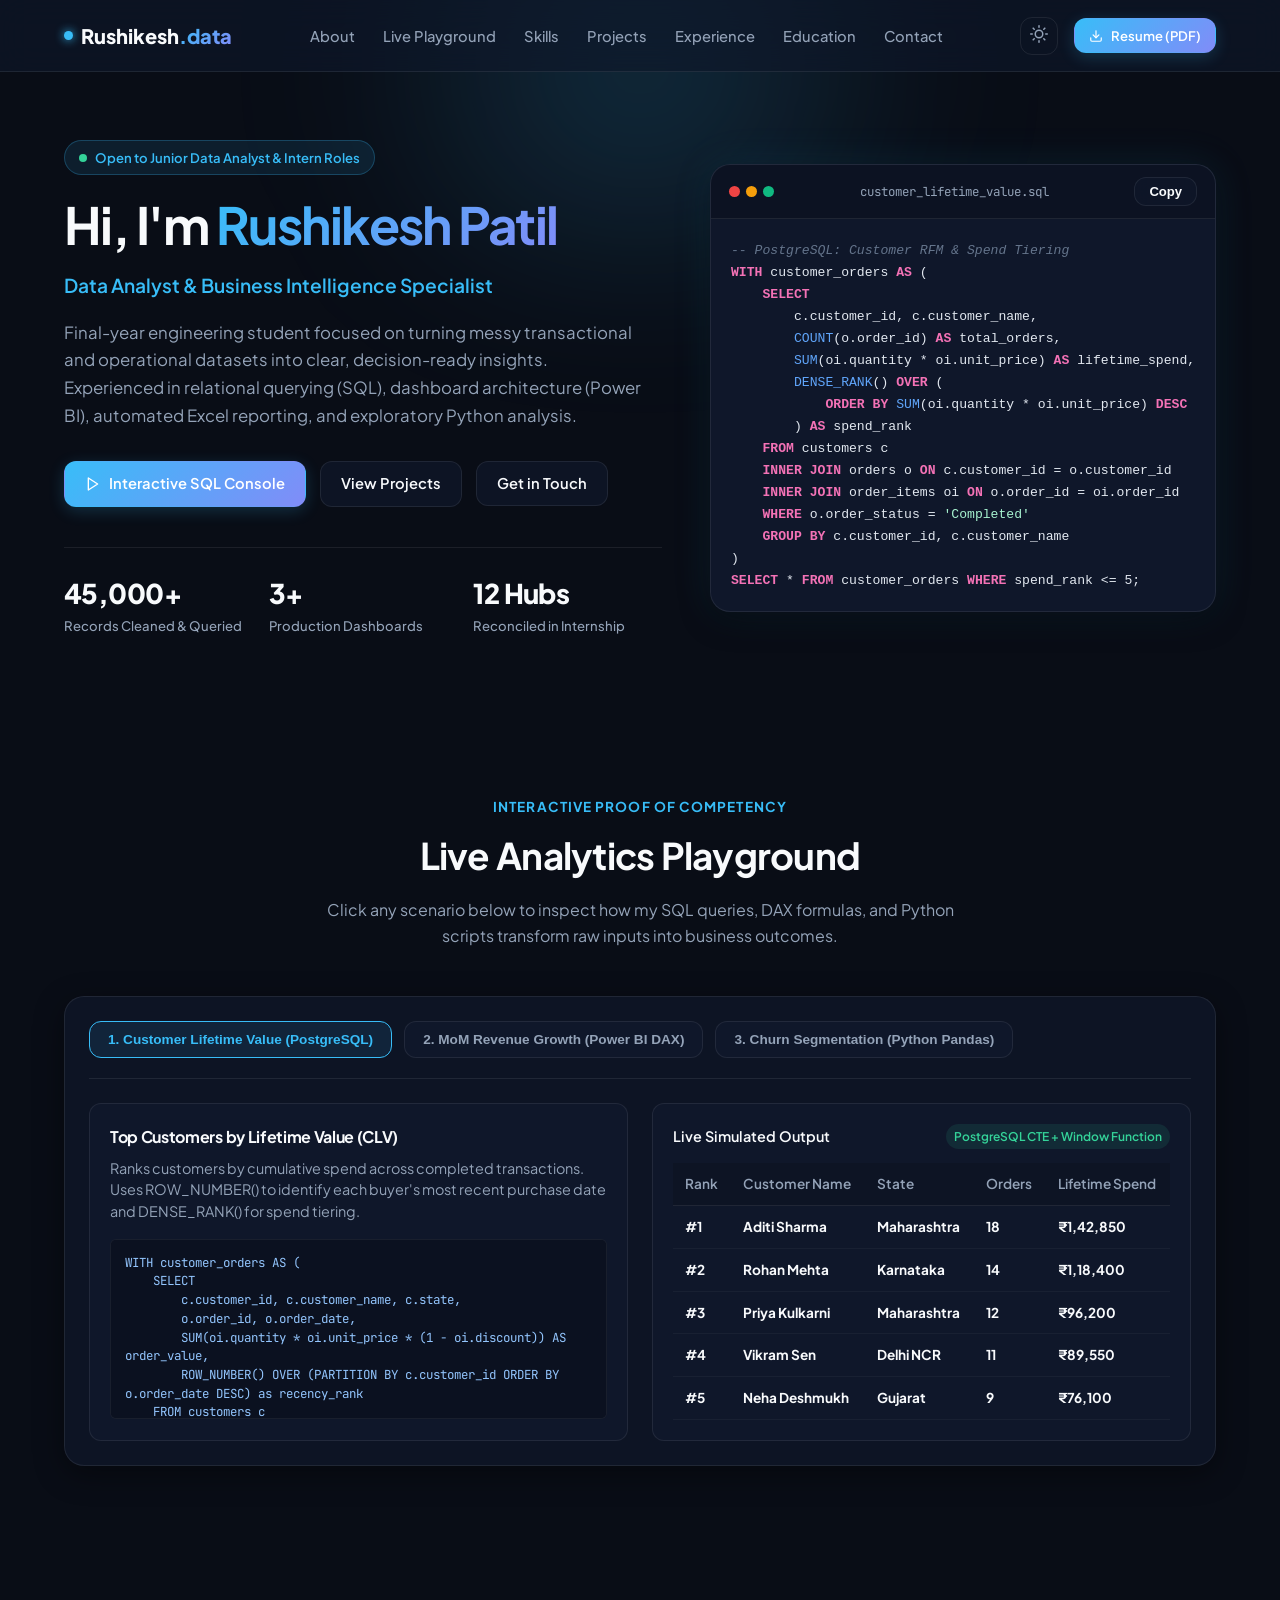
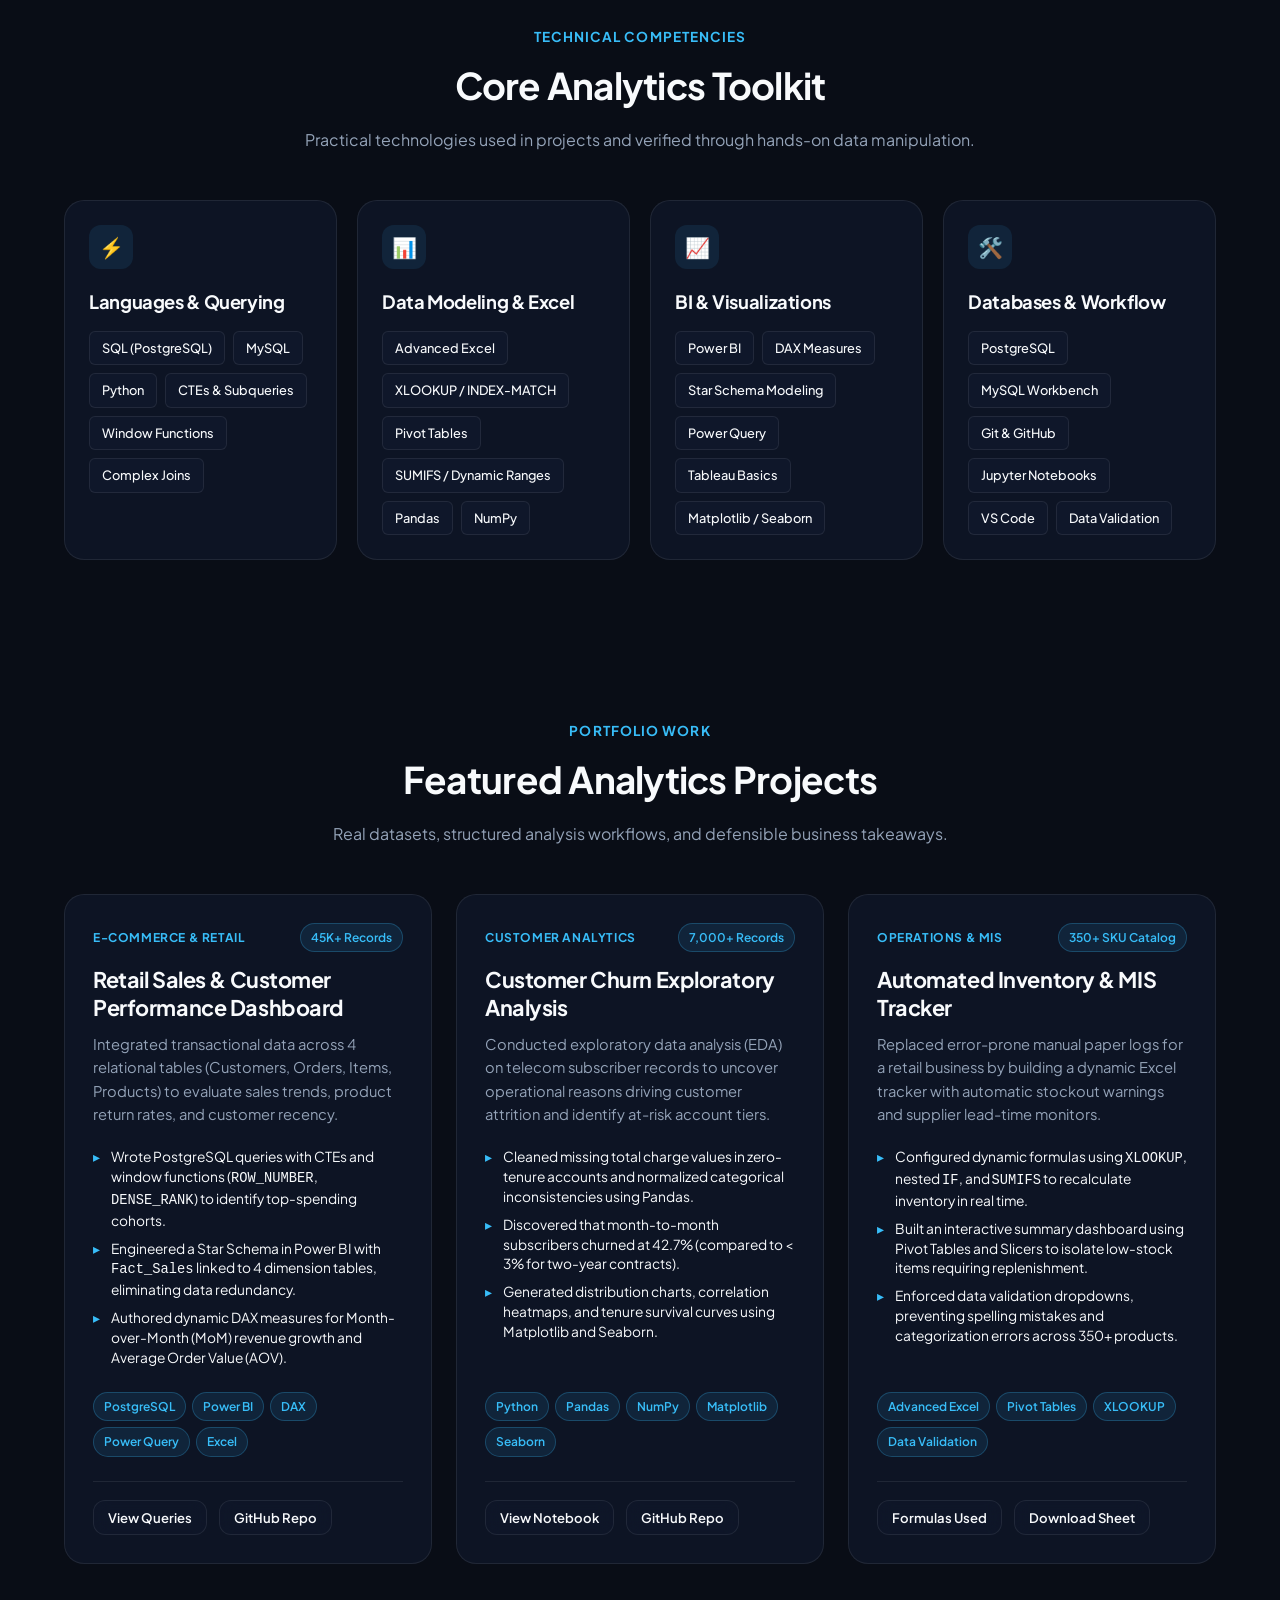
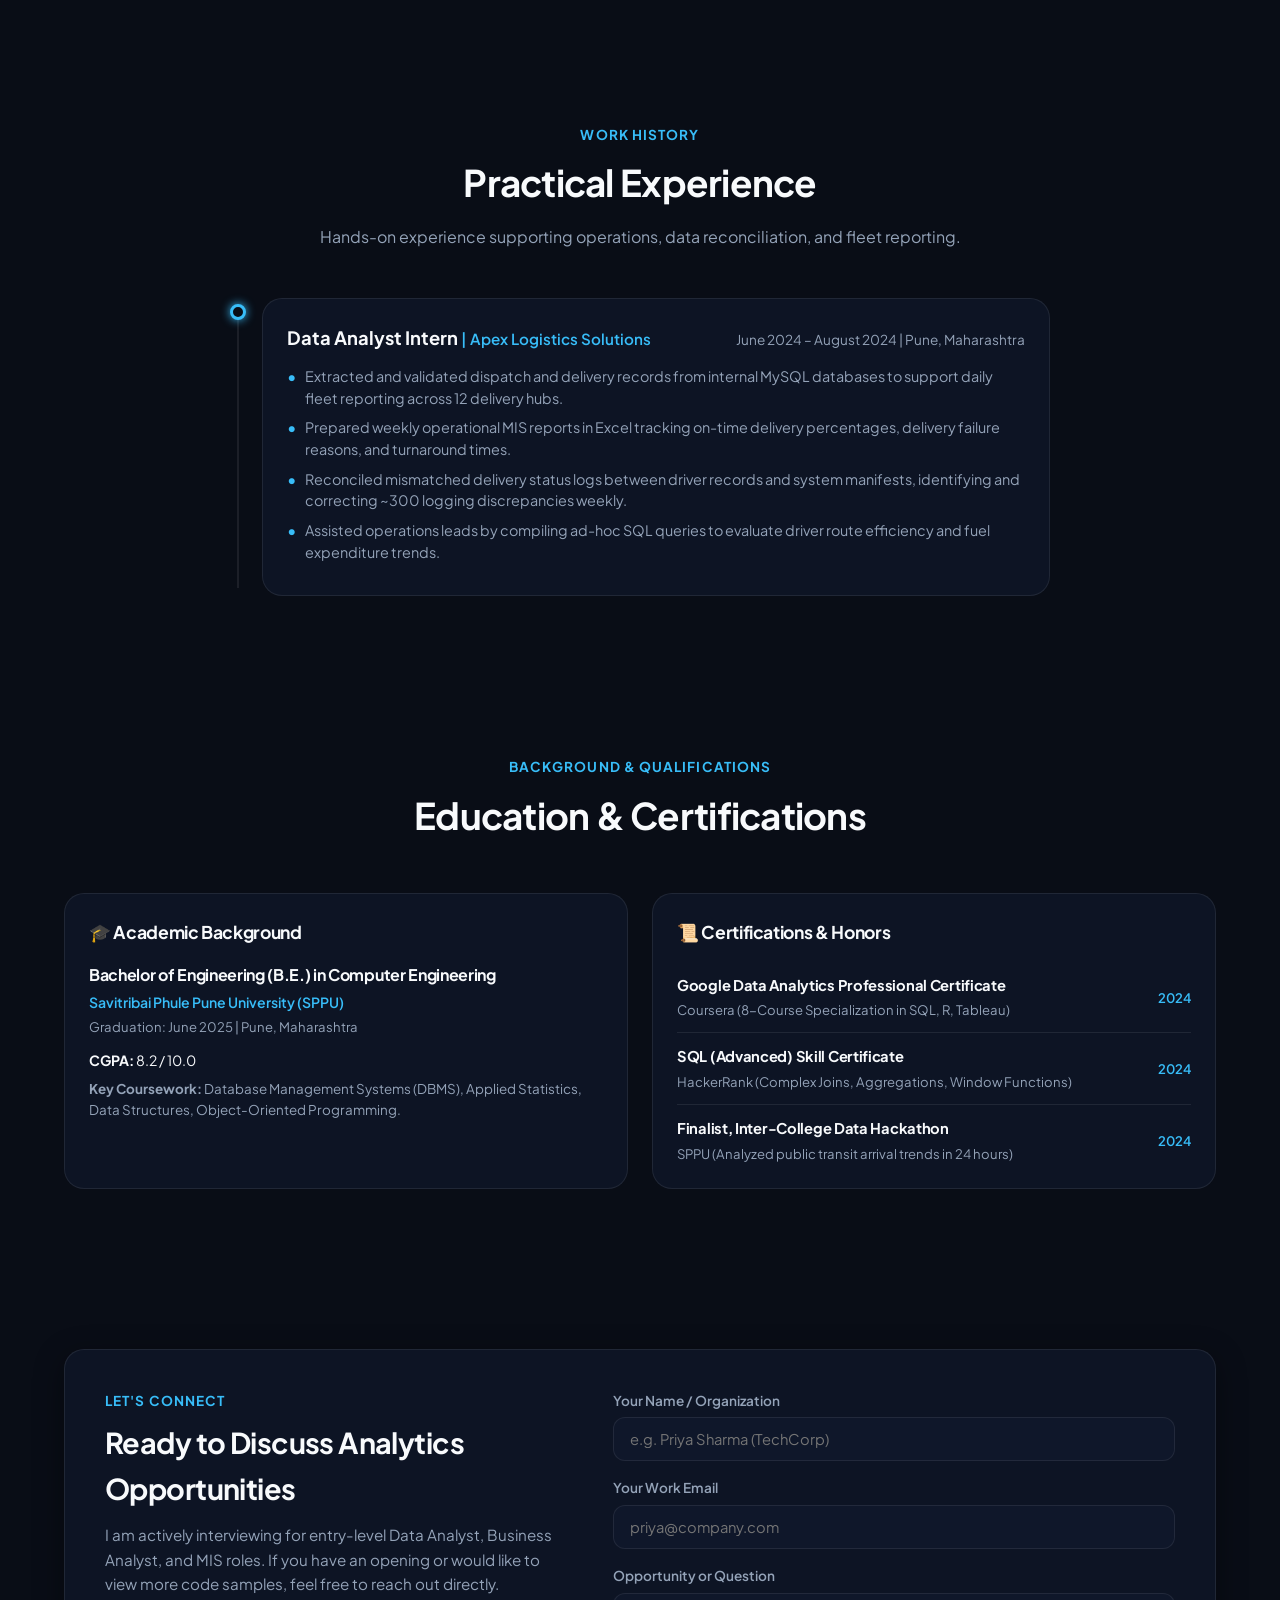
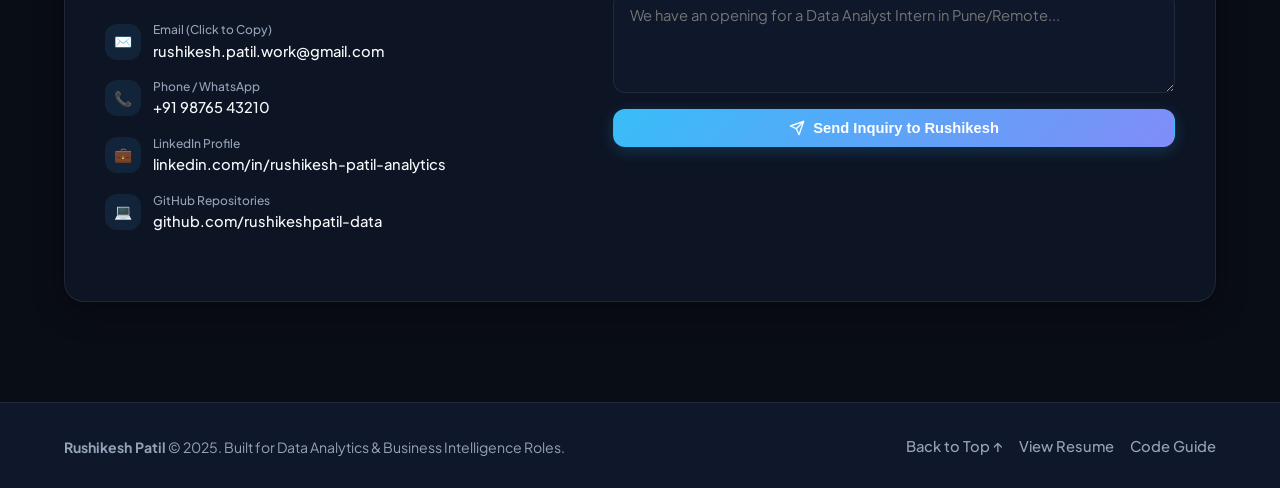
==== index.html @ 5e394f23 "Initial commit: Rushikesh Patil Data Analytics Portfolio & Resume Kit" ====
<!DOCTYPE html>
<html lang="en" data-theme="dark">
<head>
  <meta charset="UTF-8">
  <meta name="viewport" content="width=device-width, initial-scale=1.0">
  
  <!-- Primary SEO Meta Tags -->
  <title>Rushikesh Patil | Data Analyst & BI Specialist</title>
  <meta name="title" content="Rushikesh Patil | Data Analyst & BI Specialist">
  <meta name="description" content="Portfolio of Rushikesh Patil - Junior Data Analyst specializing in SQL (PostgreSQL, MySQL), Power BI, Advanced Excel (MIS reporting), and Python (Pandas).">
  <meta name="keywords" content="Data Analyst, Business Analyst, Power BI, SQL, Python, Excel MIS, Pune, India, Entry-Level Analyst">
  <meta name="author" content="Rushikesh Patil">

  <!-- Fonts -->
  <link rel="preconnect" href="https://fonts.googleapis.com">
  <link rel="preconnect" href="https://fonts.gstatic.com" crossorigin>
  <link href="https://fonts.googleapis.com/css2?family=JetBrains+Mono:wght@400;500;600&family=Plus+Jakarta+Sans:wght@400;500;600;700;800&display=swap" rel="stylesheet">

  <!-- Stylesheet -->
  <link rel="stylesheet" href="styles.css">
</head>
<body>

  <!-- ========================================================================
       NAVIGATION BAR
       ======================================================================== -->
  <nav class="navbar">
    <div class="container nav-container">
      <a href="#hero" class="nav-logo">
        <span class="logo-dot"></span>
        <span>Rushikesh<span class="gradient-text">.data</span></span>
      </a>

      <ul class="nav-links">
        <li><a href="#about" class="nav-link">About</a></li>
        <li><a href="#playground" class="nav-link">Live Playground</a></li>
        <li><a href="#skills" class="nav-link">Skills</a></li>
        <li><a href="#projects" class="nav-link">Projects</a></li>
        <li><a href="#experience" class="nav-link">Experience</a></li>
        <li><a href="#education" class="nav-link">Education</a></li>
        <li><a href="#contact" class="nav-link">Contact</a></li>
      </ul>

      <div class="nav-actions">
        <button id="theme-toggle" class="theme-toggle-btn" aria-label="Toggle Theme">
          <span id="theme-icon">
            <svg width="18" height="18" viewBox="0 0 24 24" fill="none" stroke="currentColor" stroke-width="2" stroke-linecap="round" stroke-linejoin="round">
              <circle cx="12" cy="12" r="5"></circle>
              <line x1="12" y1="1" x2="12" y2="3"></line>
              <line x1="12" y1="21" x2="12" y2="23"></line>
              <line x1="4.22" y1="4.22" x2="5.64" y2="5.64"></line>
              <line x1="18.36" y1="18.36" x2="19.78" y2="19.78"></line>
              <line x1="1" y1="12" x2="3" y2="12"></line>
              <line x1="21" y1="12" x2="23" y2="12"></line>
              <line x1="4.22" y1="19.78" x2="5.64" y2="18.36"></line>
              <line x1="18.36" y1="5.64" x2="19.78" y2="4.22"></line>
            </svg>
          </span>
        </button>

        <a href="Rushikesh_Patil_Resume.html" class="btn btn-primary btn-sm" target="_blank">
          <svg width="14" height="14" viewBox="0 0 24 24" fill="none" stroke="currentColor" stroke-width="2" stroke-linecap="round" stroke-linejoin="round"><path d="M21 15v4a2 2 0 0 1-2 2H5a2 2 0 0 1-2-2v-4"></path><polyline points="7 10 12 15 17 10"></polyline><line x1="12" y1="15" x2="12" y2="3"></line></svg>
          Resume (PDF)
        </a>

        <button id="mobile-menu-btn" class="mobile-menu-btn" aria-label="Open Menu">☰</button>
      </div>
    </div>
  </nav>

  <!-- ========================================================================
       HERO SECTION
       ======================================================================== -->
  <section id="hero" class="hero-section">
    <div class="container hero-grid">
      <div class="hero-content">
        <div class="status-pill">
          <span class="status-indicator"></span>
          <span>Open to Junior Data Analyst & Intern Roles</span>
        </div>

        <h1 class="hero-title">
          Hi, I'm <span class="gradient-text">Rushikesh Patil</span>
        </h1>
        <p class="hero-subtitle">Data Analyst & Business Intelligence Specialist</p>
        
        <p class="hero-desc" id="about">
          Final-year engineering student focused on turning messy transactional and operational datasets into clear, decision-ready insights. Experienced in relational querying (SQL), dashboard architecture (Power BI), automated Excel reporting, and exploratory Python analysis.
        </p>

        <div class="hero-cta-group">
          <a href="#playground" class="btn btn-primary">
            <svg width="16" height="16" viewBox="0 0 24 24" fill="none" stroke="currentColor" stroke-width="2" stroke-linecap="round" stroke-linejoin="round"><polygon points="5 3 19 12 5 21 5 3"></polygon></svg>
            Interactive SQL Console
          </a>
          <a href="#projects" class="btn btn-secondary">
            View Projects
          </a>
          <a href="#contact" class="btn btn-secondary">
            Get in Touch
          </a>
        </div>

        <div class="hero-stats-row">
          <div class="stat-item">
            <h3>45,000+</h3>
            <p>Records Cleaned & Queried</p>
          </div>
          <div class="stat-item">
            <h3>3+</h3>
            <p>Production Dashboards</p>
          </div>
          <div class="stat-item">
            <h3>12 Hubs</h3>
            <p>Reconciled in Internship</p>
          </div>
        </div>
      </div>

      <!-- Hero Visual: Clean SQL Snippet -->
      <div class="hero-visual">
        <div class="code-window">
          <div class="code-header">
            <div class="window-dots">
              <span class="dot dot-red"></span>
              <span class="dot dot-yellow"></span>
              <span class="dot dot-green"></span>
            </div>
            <span class="window-title">customer_lifetime_value.sql</span>
            <button class="btn btn-sm btn-secondary" data-copy="WITH ranked_orders AS (SELECT customer_id, SUM(order_value) as clv FROM orders GROUP BY customer_id) SELECT * FROM ranked_orders;">Copy</button>
          </div>
          <pre class="code-body"><code><span class="code-comment">-- PostgreSQL: Customer RFM & Spend Tiering</span>
<span class="code-keyword">WITH</span> customer_orders <span class="code-keyword">AS</span> (
    <span class="code-keyword">SELECT</span> 
        c.customer_id, c.customer_name,
        <span class="code-func">COUNT</span>(o.order_id) <span class="code-keyword">AS</span> total_orders,
        <span class="code-func">SUM</span>(oi.quantity * oi.unit_price) <span class="code-keyword">AS</span> lifetime_spend,
        <span class="code-func">DENSE_RANK</span>() <span class="code-keyword">OVER</span> (
            <span class="code-keyword">ORDER BY</span> <span class="code-func">SUM</span>(oi.quantity * oi.unit_price) <span class="code-keyword">DESC</span>
        ) <span class="code-keyword">AS</span> spend_rank
    <span class="code-keyword">FROM</span> customers c
    <span class="code-keyword">INNER JOIN</span> orders o <span class="code-keyword">ON</span> c.customer_id = o.customer_id
    <span class="code-keyword">INNER JOIN</span> order_items oi <span class="code-keyword">ON</span> o.order_id = oi.order_id
    <span class="code-keyword">WHERE</span> o.order_status = <span class="code-str">'Completed'</span>
    <span class="code-keyword">GROUP BY</span> c.customer_id, c.customer_name
)
<span class="code-keyword">SELECT</span> * <span class="code-keyword">FROM</span> customer_orders <span class="code-keyword">WHERE</span> spend_rank &lt;= 5;</code></pre>
        </div>
      </div>
    </div>
  </section>

  <!-- ========================================================================
       LIVE ANALYTICS PLAYGROUND (INTERACTIVE DEMO)
       ======================================================================== -->
  <section id="playground" class="playground-section">
    <div class="container">
      <div class="section-header">
        <div class="section-tag">Interactive Proof of Competency</div>
        <h2 class="section-title">Live Analytics Playground</h2>
        <p class="section-desc">
          Click any scenario below to inspect how my SQL queries, DAX formulas, and Python scripts transform raw inputs into business outcomes.
        </p>
      </div>

      <div class="playground-card">
        <!-- Control Tabs -->
        <div class="playground-controls">
          <button class="query-btn active" data-scenario="clv">
            1. Customer Lifetime Value (PostgreSQL)
          </button>
          <button class="query-btn" data-scenario="mom">
            2. MoM Revenue Growth (Power BI DAX)
          </button>
          <button class="query-btn" data-scenario="churn">
            3. Churn Segmentation (Python Pandas)
          </button>
        </div>

        <!-- Playground Output Grid -->
        <div class="playground-display">
          <!-- Left: Code & Logic Explanation -->
          <div class="query-explanation">
            <h4 id="playground-title">Top Customers by Lifetime Value (CLV)</h4>
            <div id="playground-desc" class="explanation-text">
              Ranks customers by cumulative spend across completed transactions. Uses ROW_NUMBER() to identify each buyer's most recent purchase date.
            </div>
            <pre class="sql-preview-box" id="playground-code"></pre>
          </div>

          <!-- Right: Interactive Result Preview -->
          <div class="result-table-box">
            <div class="result-table-header">
              <span style="font-weight:600; font-size: 0.9rem;">Live Simulated Output</span>
              <span class="result-badge" id="playground-badge">PostgreSQL CTE</span>
            </div>
            <table class="data-table">
              <thead id="playground-thead"></thead>
              <tbody id="playground-tbody"></tbody>
            </table>
          </div>
        </div>
      </div>
    </div>
  </section>

  <!-- ========================================================================
       TECHNICAL SKILLS SECTION
       ======================================================================== -->
  <section id="skills" class="skills-section">
    <div class="container">
      <div class="section-header">
        <div class="section-tag">Technical Competencies</div>
        <h2 class="section-title">Core Analytics Toolkit</h2>
        <p class="section-desc">Practical technologies used in projects and verified through hands-on data manipulation.</p>
      </div>

      <div class="skills-grid">
        <!-- Category 1 -->
        <div class="skill-category-card">
          <div class="category-icon">⚡</div>
          <h3>Languages & Querying</h3>
          <div class="skill-tags">
            <span class="skill-tag">SQL (PostgreSQL)</span>
            <span class="skill-tag">MySQL</span>
            <span class="skill-tag">Python</span>
            <span class="skill-tag">CTEs & Subqueries</span>
            <span class="skill-tag">Window Functions</span>
            <span class="skill-tag">Complex Joins</span>
          </div>
        </div>

        <!-- Category 2 -->
        <div class="skill-category-card">
          <div class="category-icon">📊</div>
          <h3>Data Modeling & Excel</h3>
          <div class="skill-tags">
            <span class="skill-tag">Advanced Excel</span>
            <span class="skill-tag">XLOOKUP / INDEX-MATCH</span>
            <span class="skill-tag">Pivot Tables</span>
            <span class="skill-tag">SUMIFS / Dynamic Ranges</span>
            <span class="skill-tag">Pandas</span>
            <span class="skill-tag">NumPy</span>
          </div>
        </div>

        <!-- Category 3 -->
        <div class="skill-category-card">
          <div class="category-icon">📈</div>
          <h3>BI & Visualizations</h3>
          <div class="skill-tags">
            <span class="skill-tag">Power BI</span>
            <span class="skill-tag">DAX Measures</span>
            <span class="skill-tag">Star Schema Modeling</span>
            <span class="skill-tag">Power Query</span>
            <span class="skill-tag">Tableau Basics</span>
            <span class="skill-tag">Matplotlib / Seaborn</span>
          </div>
        </div>

        <!-- Category 4 -->
        <div class="skill-category-card">
          <div class="category-icon">🛠️</div>
          <h3>Databases & Workflow</h3>
          <div class="skill-tags">
            <span class="skill-tag">PostgreSQL</span>
            <span class="skill-tag">MySQL Workbench</span>
            <span class="skill-tag">Git & GitHub</span>
            <span class="skill-tag">Jupyter Notebooks</span>
            <span class="skill-tag">VS Code</span>
            <span class="skill-tag">Data Validation</span>
          </div>
        </div>
      </div>
    </div>
  </section>

  <!-- ========================================================================
       PROJECTS SECTION
       ======================================================================== -->
  <section id="projects" class="projects-section">
    <div class="container">
      <div class="section-header">
        <div class="section-tag">Portfolio Work</div>
        <h2 class="section-title">Featured Analytics Projects</h2>
        <p class="section-desc">Real datasets, structured analysis workflows, and defensible business takeaways.</p>
      </div>

      <div class="projects-grid">
        <!-- Project 1 -->
        <div class="project-card">
          <div>
            <div class="project-tag-bar">
              <span class="project-category">E-Commerce & Retail</span>
              <span class="tech-badge">45K+ Records</span>
            </div>
            <h3 class="project-title">Retail Sales & Customer Performance Dashboard</h3>
            <p class="project-description">
              Integrated transactional data across 4 relational tables (Customers, Orders, Items, Products) to evaluate sales trends, product return rates, and customer recency.
            </p>
            <ul class="project-highlights">
              <li>Wrote PostgreSQL queries with CTEs and window functions (<code>ROW_NUMBER</code>, <code>DENSE_RANK</code>) to identify top-spending cohorts.</li>
              <li>Engineered a Star Schema in Power BI with <code>Fact_Sales</code> linked to 4 dimension tables, eliminating data redundancy.</li>
              <li>Authored dynamic DAX measures for Month-over-Month (MoM) revenue growth and Average Order Value (AOV).</li>
            </ul>
          </div>
          <div>
            <div class="project-tech-stack">
              <span class="tech-badge">PostgreSQL</span>
              <span class="tech-badge">Power BI</span>
              <span class="tech-badge">DAX</span>
              <span class="tech-badge">Power Query</span>
              <span class="tech-badge">Excel</span>
            </div>
            <div class="project-footer">
              <a href="Interview_Defense_and_SQL_Samples.html" class="btn btn-secondary btn-sm" target="_blank">View Queries</a>
              <a href="https://github.com/rushikeshpatil-data" class="btn btn-secondary btn-sm" target="_blank">GitHub Repo</a>
            </div>
          </div>
        </div>

        <!-- Project 2 -->
        <div class="project-card">
          <div>
            <div class="project-tag-bar">
              <span class="project-category">Customer Analytics</span>
              <span class="tech-badge">7,000+ Records</span>
            </div>
            <h3 class="project-title">Customer Churn Exploratory Analysis</h3>
            <p class="project-description">
              Conducted exploratory data analysis (EDA) on telecom subscriber records to uncover operational reasons driving customer attrition and identify at-risk account tiers.
            </p>
            <ul class="project-highlights">
              <li>Cleaned missing total charge values in zero-tenure accounts and normalized categorical inconsistencies using Pandas.</li>
              <li>Discovered that month-to-month subscribers churned at 42.7% (compared to &lt; 3% for two-year contracts).</li>
              <li>Generated distribution charts, correlation heatmaps, and tenure survival curves using Matplotlib and Seaborn.</li>
            </ul>
          </div>
          <div>
            <div class="project-tech-stack">
              <span class="tech-badge">Python</span>
              <span class="tech-badge">Pandas</span>
              <span class="tech-badge">NumPy</span>
              <span class="tech-badge">Matplotlib</span>
              <span class="tech-badge">Seaborn</span>
            </div>
            <div class="project-footer">
              <a href="Interview_Defense_and_SQL_Samples.html" class="btn btn-secondary btn-sm" target="_blank">View Notebook</a>
              <a href="https://github.com/rushikeshpatil-data" class="btn btn-secondary btn-sm" target="_blank">GitHub Repo</a>
            </div>
          </div>
        </div>

        <!-- Project 3 -->
        <div class="project-card">
          <div>
            <div class="project-tag-bar">
              <span class="project-category">Operations & MIS</span>
              <span class="tech-badge">350+ SKU Catalog</span>
            </div>
            <h3 class="project-title">Automated Inventory & MIS Tracker</h3>
            <p class="project-description">
              Replaced error-prone manual paper logs for a retail business by building a dynamic Excel tracker with automatic stockout warnings and supplier lead-time monitors.
            </p>
            <ul class="project-highlights">
              <li>Configured dynamic formulas using <code>XLOOKUP</code>, nested <code>IF</code>, and <code>SUMIFS</code> to recalculate inventory in real time.</li>
              <li>Built an interactive summary dashboard using Pivot Tables and Slicers to isolate low-stock items requiring replenishment.</li>
              <li>Enforced data validation dropdowns, preventing spelling mistakes and categorization errors across 350+ products.</li>
            </ul>
          </div>
          <div>
            <div class="project-tech-stack">
              <span class="tech-badge">Advanced Excel</span>
              <span class="tech-badge">Pivot Tables</span>
              <span class="tech-badge">XLOOKUP</span>
              <span class="tech-badge">Data Validation</span>
            </div>
            <div class="project-footer">
              <a href="Interview_Defense_and_SQL_Samples.html" class="btn btn-secondary btn-sm" target="_blank">Formulas Used</a>
              <a href="https://github.com/rushikeshpatil-data" class="btn btn-secondary btn-sm" target="_blank">Download Sheet</a>
            </div>
          </div>
        </div>
      </div>
    </div>
  </section>

  <!-- ========================================================================
       WORK EXPERIENCE SECTION
       ======================================================================== -->
  <section id="experience" class="experience-section">
    <div class="container">
      <div class="section-header">
        <div class="section-tag">Work History</div>
        <h2 class="section-title">Practical Experience</h2>
        <p class="section-desc">Hands-on experience supporting operations, data reconciliation, and fleet reporting.</p>
      </div>

      <div class="timeline">
        <div class="timeline-item">
          <div class="timeline-dot"></div>
          <div class="timeline-card">
            <div class="timeline-header">
              <div>
                <span class="timeline-role">Data Analyst Intern</span>
                <span class="timeline-company"> | Apex Logistics Solutions</span>
              </div>
              <span class="timeline-meta">June 2024 – August 2024 | Pune, Maharashtra</span>
            </div>
            <ul class="timeline-bullets">
              <li>Extracted and validated dispatch and delivery records from internal MySQL databases to support daily fleet reporting across 12 delivery hubs.</li>
              <li>Prepared weekly operational MIS reports in Excel tracking on-time delivery percentages, delivery failure reasons, and turnaround times.</li>
              <li>Reconciled mismatched delivery status logs between driver records and system manifests, identifying and correcting ~300 logging discrepancies weekly.</li>
              <li>Assisted operations leads by compiling ad-hoc SQL queries to evaluate driver route efficiency and fuel expenditure trends.</li>
            </ul>
          </div>
        </div>
      </div>
    </div>
  </section>

  <!-- ========================================================================
       EDUCATION & CREDENTIALS
       ======================================================================== -->
  <section id="education" class="skills-section">
    <div class="container">
      <div class="section-header">
        <div class="section-tag">Background & Qualifications</div>
        <h2 class="section-title">Education & Certifications</h2>
      </div>

      <div class="credentials-grid">
        <!-- Education Box -->
        <div class="credential-box">
          <h3>🎓 Academic Background</h3>
          <div style="margin-bottom: 12px;">
            <h4 style="font-size: 1rem; margin-bottom: 4px;">Bachelor of Engineering (B.E.) in Computer Engineering</h4>
            <p style="color: var(--accent-primary); font-weight: 600; font-size: 0.88rem;">Savitribai Phule Pune University (SPPU)</p>
            <p style="font-size: 0.82rem; color: var(--text-muted); margin-top: 2px;">Graduation: June 2025 | Pune, Maharashtra</p>
          </div>
          <p style="font-size: 0.88rem; margin-bottom: 6px;"><strong>CGPA:</strong> 8.2 / 10.0</p>
          <p style="font-size: 0.84rem; color: var(--text-muted);">
            <strong>Key Coursework:</strong> Database Management Systems (DBMS), Applied Statistics, Data Structures, Object-Oriented Programming.
          </p>
        </div>

        <!-- Certifications Box -->
        <div class="credential-box">
          <h3>📜 Certifications & Honors</h3>
          <div class="cert-item">
            <div class="cert-info">
              <h4>Google Data Analytics Professional Certificate</h4>
              <p>Coursera (8-Course Specialization in SQL, R, Tableau)</p>
            </div>
            <span class="cert-year">2024</span>
          </div>

          <div class="cert-item">
            <div class="cert-info">
              <h4>SQL (Advanced) Skill Certificate</h4>
              <p>HackerRank (Complex Joins, Aggregations, Window Functions)</p>
            </div>
            <span class="cert-year">2024</span>
          </div>

          <div class="cert-item">
            <div class="cert-info">
              <h4>Finalist, Inter-College Data Hackathon</h4>
              <p>SPPU (Analyzed public transit arrival trends in 24 hours)</p>
            </div>
            <span class="cert-year">2024</span>
          </div>
        </div>
      </div>
    </div>
  </section>

  <!-- ========================================================================
       CONTACT & OUTREACH
       ======================================================================== -->
  <section id="contact" class="contact-section">
    <div class="container">
      <div class="contact-card">
        <!-- Direct Info -->
        <div class="contact-info-block">
          <div class="section-tag">Let's Connect</div>
          <h3>Ready to Discuss Analytics Opportunities</h3>
          <p>
            I am actively interviewing for entry-level Data Analyst, Business Analyst, and MIS roles. If you have an opening or would like to view more code samples, feel free to reach out directly.
          </p>

          <div class="contact-direct-links">
            <a href="mailto:rushikesh.patil.work@gmail.com" class="direct-link-row" data-copy="rushikesh.patil.work@gmail.com">
              <div class="direct-icon">✉️</div>
              <div>
                <div style="font-size:0.75rem; color:var(--text-muted);">Email (Click to Copy)</div>
                <div>rushikesh.patil.work@gmail.com</div>
              </div>
            </a>

            <a href="tel:+919876543210" class="direct-link-row" data-copy="+919876543210">
              <div class="direct-icon">📞</div>
              <div>
                <div style="font-size:0.75rem; color:var(--text-muted);">Phone / WhatsApp</div>
                <div>+91 98765 43210</div>
              </div>
            </a>

            <a href="https://linkedin.com/in/rushikesh-patil-analytics" class="direct-link-row" target="_blank">
              <div class="direct-icon">💼</div>
              <div>
                <div style="font-size:0.75rem; color:var(--text-muted);">LinkedIn Profile</div>
                <div>linkedin.com/in/rushikesh-patil-analytics</div>
              </div>
            </a>

            <a href="https://github.com/rushikeshpatil-data" class="direct-link-row" target="_blank">
              <div class="direct-icon">💻</div>
              <div>
                <div style="font-size:0.75rem; color:var(--text-muted);">GitHub Repositories</div>
                <div>github.com/rushikeshpatil-data</div>
              </div>
            </a>
          </div>
        </div>

        <!-- Quick Form -->
        <form id="quick-contact-form" class="quick-form">
          <div class="form-group">
            <label for="sender-name">Your Name / Organization</label>
            <input type="text" id="sender-name" class="form-control" placeholder="e.g. Priya Sharma (TechCorp)" required>
          </div>

          <div class="form-group">
            <label for="sender-email">Your Work Email</label>
            <input type="email" id="sender-email" class="form-control" placeholder="priya@company.com" required>
          </div>

          <div class="form-group">
            <label for="sender-message">Opportunity or Question</label>
            <textarea id="sender-message" class="form-control" placeholder="We have an opening for a Data Analyst Intern in Pune/Remote..." required></textarea>
          </div>

          <button type="submit" class="btn btn-primary" style="justify-content: center;">
            <svg width="16" height="16" viewBox="0 0 24 24" fill="none" stroke="currentColor" stroke-width="2" stroke-linecap="round" stroke-linejoin="round"><line x1="22" y1="2" x2="11" y2="13"></line><polygon points="22 2 15 22 11 13 2 9 22 2"></polygon></svg>
            Send Inquiry to Rushikesh
          </button>
        </form>
      </div>
    </div>
  </section>

  <!-- ========================================================================
       FOOTER
       ======================================================================== -->
  <footer>
    <div class="container footer-content">
      <div>
        <strong>Rushikesh Patil</strong> &copy; 2025. Built for Data Analytics & Business Intelligence Roles.
      </div>
      <div style="display: flex; gap: 16px;">
        <a href="#hero" class="nav-link">Back to Top ↑</a>
        <a href="Rushikesh_Patil_Resume.html" class="nav-link" target="_blank">View Resume</a>
        <a href="Interview_Defense_and_SQL_Samples.html" class="nav-link" target="_blank">Code Guide</a>
      </div>
    </div>
  </footer>

  <!-- Scripts -->
  <script src="app.js"></script>
</body>
</html>
---- styles.css ----
/* ==========================================================================
   RUSHIKESH PATIL - PORTFOLIO STYLESHEET
   Modern Glassmorphism & High-Performance Responsive Design
   ========================================================================== */

:root {
  /* Dark Theme (Default) */
  --bg-base: #090d16;
  --bg-surface: #0f172a;
  --bg-card: rgba(15, 23, 42, 0.75);
  --bg-card-hover: rgba(30, 41, 59, 0.85);
  --bg-glass: rgba(15, 23, 42, 0.65);
  --border-subtle: rgba(255, 255, 255, 0.08);
  --border-hover: rgba(56, 189, 248, 0.4);
  
  --text-main: #f8fafc;
  --text-muted: #94a3b8;
  --text-faint: #64748b;
  
  --accent-primary: #38bdf8;
  --accent-secondary: #818cf8;
  --accent-gradient: linear-gradient(135deg, #38bdf8 0%, #818cf8 100%);
  --accent-glow: rgba(56, 189, 248, 0.2);
  
  --badge-bg: rgba(56, 189, 248, 0.1);
  --badge-border: rgba(56, 189, 248, 0.25);
  --success-color: #34d399;
  --warning-color: #fbbf24;
  
  --shadow-sm: 0 2px 8px rgba(0, 0, 0, 0.3);
  --shadow-md: 0 8px 30px rgba(0, 0, 0, 0.4);
  --shadow-glow: 0 0 40px rgba(56, 189, 248, 0.12);
  
  --radius-sm: 6px;
  --radius-md: 12px;
  --radius-lg: 20px;
  --radius-full: 9999px;
  
  --transition-fast: 0.15s cubic-bezier(0.4, 0, 0.2, 1);
  --transition-smooth: 0.3s cubic-bezier(0.4, 0, 0.2, 1);
}

[data-theme="light"] {
  --bg-base: #f8fafc;
  --bg-surface: #ffffff;
  --bg-card: rgba(255, 255, 255, 0.85);
  --bg-card-hover: #ffffff;
  --bg-glass: rgba(255, 255, 255, 0.8);
  --border-subtle: rgba(0, 0, 0, 0.08);
  --border-hover: rgba(2, 132, 199, 0.4);
  
  --text-main: #0f172a;
  --text-muted: #475569;
  --text-faint: #94a3b8;
  
  --accent-primary: #0284c7;
  --accent-secondary: #6366f1;
  --accent-gradient: linear-gradient(135deg, #0284c7 0%, #6366f1 100%);
  --accent-glow: rgba(2, 132, 199, 0.15);
  
  --badge-bg: rgba(2, 132, 199, 0.08);
  --badge-border: rgba(2, 132, 199, 0.2);
  --success-color: #059669;
  --warning-color: #d97706;
  
  --shadow-sm: 0 2px 8px rgba(0, 0, 0, 0.05);
  --shadow-md: 0 8px 30px rgba(0, 0, 0, 0.08);
  --shadow-glow: 0 0 35px rgba(2, 132, 199, 0.08);
}

/* Base Reset */
* {
  box-sizing: border-box;
  margin: 0;
  padding: 0;
}

html {
  scroll-behavior: smooth;
  scroll-padding-top: 80px;
}

body {
  font-family: 'Plus Jakarta Sans', -apple-system, BlinkMacSystemFont, 'Segoe UI', Roboto, sans-serif;
  background-color: var(--bg-base);
  color: var(--text-main);
  line-height: 1.6;
  transition: background-color var(--transition-smooth), color var(--transition-smooth);
  overflow-x: hidden;
  position: relative;
}

/* Ambient Background Light */
body::before {
  content: '';
  position: fixed;
  top: -15%;
  left: 20%;
  width: 60vw;
  height: 45vh;
  background: radial-gradient(circle, var(--accent-glow) 0%, transparent 70%);
  filter: blur(80px);
  pointer-events: none;
  z-index: 0;
}

/* Typography Helpers */
h1, h2, h3, h4 {
  color: var(--text-main);
  font-weight: 700;
  letter-spacing: -0.02em;
}

.gradient-text {
  background: var(--accent-gradient);
  -webkit-background-clip: text;
  -webkit-text-fill-color: transparent;
}

/* Container */
.container {
  max-width: 1200px;
  margin: 0 auto;
  padding: 0 24px;
  position: relative;
  z-index: 1;
}

/* ==========================================================================
   NAVIGATION BAR
   ========================================================================== */
.navbar {
  position: fixed;
  top: 0;
  left: 0;
  right: 0;
  height: 72px;
  background: var(--bg-glass);
  backdrop-filter: blur(16px);
  -webkit-backdrop-filter: blur(16px);
  border-bottom: 1px solid var(--border-subtle);
  z-index: 1000;
  transition: all var(--transition-smooth);
}

.nav-container {
  display: flex;
  justify-content: space-between;
  align-items: center;
  height: 100%;
}

.nav-logo {
  font-size: 1.25rem;
  font-weight: 800;
  text-decoration: none;
  color: var(--text-main);
  display: flex;
  align-items: center;
  gap: 8px;
}

.logo-dot {
  width: 9px;
  height: 9px;
  background: var(--accent-primary);
  border-radius: 50%;
  box-shadow: 0 0 10px var(--accent-primary);
}

.nav-links {
  display: flex;
  align-items: center;
  gap: 28px;
  list-style: none;
}

.nav-link {
  color: var(--text-muted);
  text-decoration: none;
  font-size: 0.92rem;
  font-weight: 500;
  transition: color var(--transition-fast);
}

.nav-link:hover, .nav-link.active {
  color: var(--text-main);
}

.nav-actions {
  display: flex;
  align-items: center;
  gap: 16px;
}

.theme-toggle-btn {
  background: transparent;
  border: 1px solid var(--border-subtle);
  color: var(--text-muted);
  width: 38px;
  height: 38px;
  border-radius: var(--radius-md);
  display: flex;
  align-items: center;
  justify-content: center;
  cursor: pointer;
  transition: all var(--transition-fast);
}

.theme-toggle-btn:hover {
  color: var(--text-main);
  border-color: var(--border-hover);
  background: var(--bg-card);
}

.mobile-menu-btn {
  display: none;
  background: transparent;
  border: none;
  color: var(--text-main);
  font-size: 1.5rem;
  cursor: pointer;
}

/* ==========================================================================
   BUTTONS
   ========================================================================== */
.btn {
  display: inline-flex;
  align-items: center;
  gap: 8px;
  padding: 10px 20px;
  border-radius: var(--radius-md);
  font-size: 0.92rem;
  font-weight: 600;
  text-decoration: none;
  cursor: pointer;
  transition: all var(--transition-fast);
  border: 1px solid transparent;
}

.btn-primary {
  background: var(--accent-gradient);
  color: #ffffff;
  box-shadow: 0 4px 16px var(--accent-glow);
}

.btn-primary:hover {
  transform: translateY(-2px);
  box-shadow: 0 6px 24px rgba(56, 189, 248, 0.35);
}

.btn-secondary {
  background: var(--bg-card);
  color: var(--text-main);
  border-color: var(--border-subtle);
  backdrop-filter: blur(8px);
}

.btn-secondary:hover {
  background: var(--bg-card-hover);
  border-color: var(--border-hover);
  transform: translateY(-2px);
}

.btn-sm {
  padding: 6px 14px;
  font-size: 0.82rem;
}

/* ==========================================================================
   HERO SECTION
   ========================================================================== */
.hero-section {
  padding: 140px 0 80px 0;
  position: relative;
}

.hero-grid {
  display: grid;
  grid-template-columns: 1.15fr 0.85fr;
  gap: 48px;
  align-items: center;
}

.status-pill {
  display: inline-flex;
  align-items: center;
  gap: 8px;
  background: var(--badge-bg);
  border: 1px solid var(--badge-border);
  color: var(--accent-primary);
  padding: 6px 14px;
  border-radius: var(--radius-full);
  font-size: 0.82rem;
  font-weight: 600;
  margin-bottom: 20px;
}

.status-indicator {
  width: 8px;
  height: 8px;
  background-color: var(--success-color);
  border-radius: 50%;
  animation: pulse 2s infinite;
}

@keyframes pulse {
  0% { transform: scale(0.95); box-shadow: 0 0 0 0 rgba(52, 211, 153, 0.7); }
  70% { transform: scale(1); box-shadow: 0 0 0 8px rgba(52, 211, 153, 0); }
  100% { transform: scale(0.95); box-shadow: 0 0 0 0 rgba(52, 211, 153, 0); }
}

.hero-title {
  font-size: 3.2rem;
  line-height: 1.15;
  margin-bottom: 16px;
  letter-spacing: -0.03em;
}

.hero-subtitle {
  font-size: 1.2rem;
  color: var(--accent-primary);
  font-weight: 600;
  margin-bottom: 18px;
}

.hero-desc {
  font-size: 1.05rem;
  color: var(--text-muted);
  line-height: 1.65;
  margin-bottom: 32px;
  max-width: 580px;
}

.hero-cta-group {
  display: flex;
  flex-wrap: wrap;
  gap: 14px;
  margin-bottom: 40px;
}

.hero-stats-row {
  display: grid;
  grid-template-columns: repeat(3, 1fr);
  gap: 16px;
  padding-top: 24px;
  border-top: 1px solid var(--border-subtle);
}

.stat-item h3 {
  font-size: 1.7rem;
  color: var(--text-main);
  font-weight: 800;
}

.stat-item p {
  font-size: 0.82rem;
  color: var(--text-muted);
  font-weight: 500;
}

/* Hero Code Card */
.hero-visual {
  position: relative;
}

.code-window {
  background: var(--bg-surface);
  border: 1px solid var(--border-subtle);
  border-radius: var(--radius-lg);
  box-shadow: var(--shadow-md), var(--shadow-glow);
  overflow: hidden;
  backdrop-filter: blur(12px);
}

.code-header {
  display: flex;
  justify-content: space-between;
  align-items: center;
  padding: 12px 18px;
  background: rgba(0, 0, 0, 0.2);
  border-bottom: 1px solid var(--border-subtle);
}

.window-dots {
  display: flex;
  gap: 6px;
}

.dot {
  width: 11px;
  height: 11px;
  border-radius: 50%;
}

.dot-red { background: #ef4444; }
.dot-yellow { background: #f59e0b; }
.dot-green { background: #10b981; }

.window-title {
  font-family: 'JetBrains Mono', monospace;
  font-size: 0.78rem;
  color: var(--text-muted);
}

.code-body {
  padding: 20px;
  font-family: 'JetBrains Mono', monospace;
  font-size: 0.82rem;
  line-height: 1.6;
  color: #e2e8f0;
  overflow-x: auto;
}

.code-keyword { color: #f472b6; font-weight: 600; }
.code-func { color: #60a5fa; }
.code-str { color: #a7f3d0; }
.code-comment { color: #64748b; font-style: italic; }

/* ==========================================================================
   INTERACTIVE ANALYTICS PLAYGROUND
   ========================================================================== */
.playground-section {
  padding: 80px 0;
  position: relative;
}

.section-header {
  text-align: center;
  max-width: 680px;
  margin: 0 auto 48px auto;
}

.section-tag {
  color: var(--accent-primary);
  font-size: 0.85rem;
  font-weight: 700;
  text-transform: uppercase;
  letter-spacing: 0.08em;
  margin-bottom: 8px;
}

.section-title {
  font-size: 2.3rem;
  margin-bottom: 12px;
}

.section-desc {
  color: var(--text-muted);
  font-size: 1rem;
}

.playground-card {
  background: var(--bg-card);
  border: 1px solid var(--border-subtle);
  border-radius: var(--radius-lg);
  padding: 24px;
  box-shadow: var(--shadow-md);
  backdrop-filter: blur(12px);
}

.playground-controls {
  display: flex;
  gap: 12px;
  flex-wrap: wrap;
  margin-bottom: 24px;
  padding-bottom: 20px;
  border-bottom: 1px solid var(--border-subtle);
}

.query-btn {
  background: var(--bg-surface);
  border: 1px solid var(--border-subtle);
  color: var(--text-muted);
  padding: 10px 18px;
  border-radius: var(--radius-md);
  font-size: 0.85rem;
  font-weight: 600;
  cursor: pointer;
  transition: all var(--transition-fast);
}

.query-btn:hover {
  border-color: var(--border-hover);
  color: var(--text-main);
}

.query-btn.active {
  background: var(--badge-bg);
  border-color: var(--accent-primary);
  color: var(--accent-primary);
}

.playground-display {
  display: grid;
  grid-template-columns: 1fr 1fr;
  gap: 24px;
}

.query-explanation {
  background: var(--bg-surface);
  border: 1px solid var(--border-subtle);
  border-radius: var(--radius-md);
  padding: 20px;
}

.query-explanation h4 {
  font-size: 1rem;
  margin-bottom: 8px;
  display: flex;
  align-items: center;
  gap: 8px;
}

.explanation-text {
  font-size: 0.9rem;
  color: var(--text-muted);
  margin-bottom: 16px;
  line-height: 1.5;
}

.sql-preview-box {
  background: #0b1120;
  border: 1px solid rgba(255, 255, 255, 0.06);
  border-radius: var(--radius-sm);
  padding: 14px;
  font-family: 'JetBrains Mono', monospace;
  font-size: 0.78rem;
  color: #93c5fd;
  white-space: pre-wrap;
  line-height: 1.5;
  max-height: 180px;
  overflow-y: auto;
}

.result-table-box {
  background: var(--bg-surface);
  border: 1px solid var(--border-subtle);
  border-radius: var(--radius-md);
  padding: 20px;
  overflow-x: auto;
}

.result-table-header {
  display: flex;
  justify-content: space-between;
  align-items: center;
  margin-bottom: 14px;
}

.result-badge {
  font-size: 0.75rem;
  padding: 3px 8px;
  background: rgba(52, 211, 153, 0.1);
  color: var(--success-color);
  border-radius: var(--radius-full);
  font-weight: 600;
}

.data-table {
  width: 100%;
  border-collapse: collapse;
  font-size: 0.85rem;
}

.data-table th {
  text-align: left;
  padding: 10px 12px;
  color: var(--text-muted);
  font-weight: 600;
  border-bottom: 1px solid var(--border-subtle);
  background: rgba(0, 0, 0, 0.15);
}

.data-table td {
  padding: 10px 12px;
  color: var(--text-main);
  border-bottom: 1px solid rgba(255, 255, 255, 0.04);
}

.data-table tr:hover td {
  background: rgba(255, 255, 255, 0.02);
}

/* ==========================================================================
   SKILLS SECTION
   ========================================================================== */
.skills-section {
  padding: 80px 0;
}

.skills-grid {
  display: grid;
  grid-template-columns: repeat(auto-fit, minmax(260px, 1fr));
  gap: 20px;
}

.skill-category-card {
  background: var(--bg-card);
  border: 1px solid var(--border-subtle);
  border-radius: var(--radius-lg);
  padding: 24px;
  transition: all var(--transition-smooth);
}

.skill-category-card:hover {
  transform: translateY(-4px);
  border-color: var(--border-hover);
  box-shadow: var(--shadow-md);
}

.category-icon {
  width: 44px;
  height: 44px;
  background: var(--badge-bg);
  color: var(--accent-primary);
  border-radius: var(--radius-md);
  display: flex;
  align-items: center;
  justify-content: center;
  font-size: 1.25rem;
  margin-bottom: 18px;
}

.skill-category-card h3 {
  font-size: 1.15rem;
  margin-bottom: 14px;
}

.skill-tags {
  display: flex;
  flex-wrap: wrap;
  gap: 8px;
}

.skill-tag {
  background: var(--bg-surface);
  border: 1px solid var(--border-subtle);
  color: var(--text-main);
  padding: 6px 12px;
  border-radius: var(--radius-sm);
  font-size: 0.8rem;
  font-weight: 500;
  transition: all var(--transition-fast);
}

.skill-tag:hover {
  border-color: var(--accent-primary);
  color: var(--accent-primary);
}

/* ==========================================================================
   PROJECTS SECTION
   ========================================================================== */
.projects-section {
  padding: 80px 0;
}

.projects-grid {
  display: grid;
  grid-template-columns: repeat(auto-fit, minmax(340px, 1fr));
  gap: 24px;
}

.project-card {
  background: var(--bg-card);
  border: 1px solid var(--border-subtle);
  border-radius: var(--radius-lg);
  padding: 28px;
  display: flex;
  flex-direction: column;
  justify-content: space-between;
  transition: all var(--transition-smooth);
  position: relative;
  overflow: hidden;
}

.project-card:hover {
  transform: translateY(-4px);
  border-color: var(--border-hover);
  box-shadow: var(--shadow-md), var(--shadow-glow);
}

.project-tag-bar {
  display: flex;
  justify-content: space-between;
  align-items: center;
  margin-bottom: 14px;
}

.project-category {
  font-size: 0.75rem;
  font-weight: 700;
  color: var(--accent-primary);
  text-transform: uppercase;
  letter-spacing: 0.05em;
}

.project-title {
  font-size: 1.35rem;
  margin-bottom: 10px;
  line-height: 1.3;
}

.project-description {
  font-size: 0.92rem;
  color: var(--text-muted);
  line-height: 1.6;
  margin-bottom: 20px;
}

.project-highlights {
  list-style-type: none;
  margin-bottom: 24px;
}

.project-highlights li {
  font-size: 0.86rem;
  color: var(--text-main);
  margin-bottom: 8px;
  position: relative;
  padding-left: 18px;
  line-height: 1.45;
}

.project-highlights li::before {
  content: '▸';
  position: absolute;
  left: 0;
  color: var(--accent-primary);
}

.project-tech-stack {
  display: flex;
  flex-wrap: wrap;
  gap: 6px;
  margin-bottom: 24px;
}

.tech-badge {
  background: var(--badge-bg);
  color: var(--accent-primary);
  border: 1px solid var(--badge-border);
  font-size: 0.75rem;
  font-weight: 600;
  padding: 4px 10px;
  border-radius: var(--radius-full);
}

.project-footer {
  display: flex;
  gap: 12px;
  padding-top: 18px;
  border-top: 1px solid var(--border-subtle);
}

/* ==========================================================================
   EXPERIENCE & TIMELINE SECTION
   ========================================================================== */
.experience-section {
  padding: 80px 0;
}

.timeline {
  position: relative;
  max-width: 820px;
  margin: 0 auto;
  padding-left: 32px;
}

.timeline::before {
  content: '';
  position: absolute;
  left: 7px;
  top: 8px;
  bottom: 8px;
  width: 2px;
  background: var(--border-subtle);
}

.timeline-item {
  position: relative;
  margin-bottom: 40px;
}

.timeline-item:last-child {
  margin-bottom: 0;
}

.timeline-dot {
  position: absolute;
  left: -32px;
  top: 6px;
  width: 16px;
  height: 16px;
  border-radius: 50%;
  background: var(--bg-base);
  border: 3px solid var(--accent-primary);
  box-shadow: 0 0 10px var(--accent-primary);
}

.timeline-card {
  background: var(--bg-card);
  border: 1px solid var(--border-subtle);
  border-radius: var(--radius-lg);
  padding: 24px;
  transition: border-color var(--transition-fast);
}

.timeline-card:hover {
  border-color: var(--border-hover);
}

.timeline-header {
  display: flex;
  justify-content: space-between;
  align-items: baseline;
  margin-bottom: 8px;
  flex-wrap: wrap;
  gap: 8px;
}

.timeline-role {
  font-size: 1.15rem;
  font-weight: 700;
  color: var(--text-main);
}

.timeline-company {
  color: var(--accent-primary);
  font-weight: 600;
  font-size: 0.95rem;
}

.timeline-meta {
  font-size: 0.85rem;
  color: var(--text-muted);
}

.timeline-bullets {
  list-style-type: none;
  margin-top: 14px;
}

.timeline-bullets li {
  font-size: 0.9rem;
  color: var(--text-muted);
  margin-bottom: 8px;
  position: relative;
  padding-left: 18px;
  line-height: 1.5;
}

.timeline-bullets li::before {
  content: '•';
  position: absolute;
  left: 0;
  color: var(--accent-primary);
  font-weight: bold;
}

/* ==========================================================================
   EDUCATION & CERTIFICATIONS
   ========================================================================== */
.credentials-grid {
  display: grid;
  grid-template-columns: 1fr 1fr;
  gap: 24px;
  margin-top: 24px;
}

.credential-box {
  background: var(--bg-card);
  border: 1px solid var(--border-subtle);
  border-radius: var(--radius-lg);
  padding: 24px;
}

.credential-box h3 {
  font-size: 1.1rem;
  margin-bottom: 16px;
  display: flex;
  align-items: center;
  gap: 8px;
}

.cert-item {
  display: flex;
  justify-content: space-between;
  align-items: center;
  padding: 12px 0;
  border-bottom: 1px solid var(--border-subtle);
}

.cert-item:last-child {
  border-bottom: none;
  padding-bottom: 0;
}

.cert-info h4 {
  font-size: 0.92rem;
  margin-bottom: 2px;
}

.cert-info p {
  font-size: 0.82rem;
  color: var(--text-muted);
}

.cert-year {
  font-size: 0.82rem;
  font-weight: 600;
  color: var(--accent-primary);
}

/* ==========================================================================
   CONTACT SECTION
   ========================================================================== */
.contact-section {
  padding: 80px 0 100px 0;
}

.contact-card {
  background: var(--bg-card);
  border: 1px solid var(--border-subtle);
  border-radius: var(--radius-lg);
  padding: 40px;
  box-shadow: var(--shadow-md);
  display: grid;
  grid-template-columns: 1fr 1.2fr;
  gap: 40px;
}

.contact-info-block h3 {
  font-size: 1.8rem;
  margin-bottom: 12px;
}

.contact-info-block p {
  color: var(--text-muted);
  font-size: 0.95rem;
  margin-bottom: 24px;
  line-height: 1.6;
}

.contact-direct-links {
  display: flex;
  flex-direction: column;
  gap: 14px;
  margin-bottom: 28px;
}

.direct-link-row {
  display: flex;
  align-items: center;
  gap: 12px;
  color: var(--text-main);
  text-decoration: none;
  font-size: 0.92rem;
  font-weight: 500;
  transition: color var(--transition-fast);
}

.direct-link-row:hover {
  color: var(--accent-primary);
}

.direct-icon {
  width: 36px;
  height: 36px;
  background: var(--badge-bg);
  color: var(--accent-primary);
  border-radius: var(--radius-md);
  display: flex;
  align-items: center;
  justify-content: center;
}

/* Contact Form */
.quick-form {
  display: flex;
  flex-direction: column;
  gap: 16px;
}

.form-group {
  display: flex;
  flex-direction: column;
  gap: 6px;
}

.form-group label {
  font-size: 0.85rem;
  font-weight: 600;
  color: var(--text-muted);
}

.form-control {
  background: var(--bg-surface);
  border: 1px solid var(--border-subtle);
  border-radius: var(--radius-md);
  padding: 12px 16px;
  color: var(--text-main);
  font-family: inherit;
  font-size: 0.92rem;
  transition: all var(--transition-fast);
}

.form-control:focus {
  outline: none;
  border-color: var(--accent-primary);
  box-shadow: 0 0 0 3px var(--badge-bg);
}

textarea.form-control {
  resize: vertical;
  min-height: 100px;
}

/* ==========================================================================
   FOOTER
   ========================================================================== */
footer {
  background: var(--bg-surface);
  border-top: 1px solid var(--border-subtle);
  padding: 32px 0;
  font-size: 0.88rem;
  color: var(--text-muted);
}

.footer-content {
  display: flex;
  justify-content: space-between;
  align-items: center;
  flex-wrap: wrap;
  gap: 16px;
}

/* Toast Notification */
.toast-notice {
  position: fixed;
  bottom: 24px;
  right: 24px;
  background: var(--bg-surface);
  color: var(--text-main);
  border: 1px solid var(--accent-primary);
  padding: 12px 20px;
  border-radius: var(--radius-md);
  box-shadow: var(--shadow-md);
  z-index: 2000;
  display: none;
  align-items: center;
  gap: 8px;
  font-size: 0.9rem;
  animation: slideIn 0.3s ease;
}

@keyframes slideIn {
  from { transform: translateY(20px); opacity: 0; }
  to { transform: translateY(0); opacity: 1; }
}

/* ==========================================================================
   RESPONSIVE MEDIA QUERIES
   ========================================================================== */
@media (max-width: 992px) {
  .hero-grid {
    grid-template-columns: 1fr;
    gap: 40px;
  }
  
  .playground-display {
    grid-template-columns: 1fr;
  }
  
  .contact-card {
    grid-template-columns: 1fr;
    gap: 32px;
  }
  
  .credentials-grid {
    grid-template-columns: 1fr;
  }
}

@media (max-width: 768px) {
  .nav-links {
    display: none;
  }
  
  .mobile-menu-btn {
    display: block;
  }
  
  .hero-title {
    font-size: 2.4rem;
  }
  
  .hero-stats-row {
    grid-template-columns: 1fr;
    gap: 14px;
  }
  
  .section-title {
    font-size: 1.8rem;
  }
}
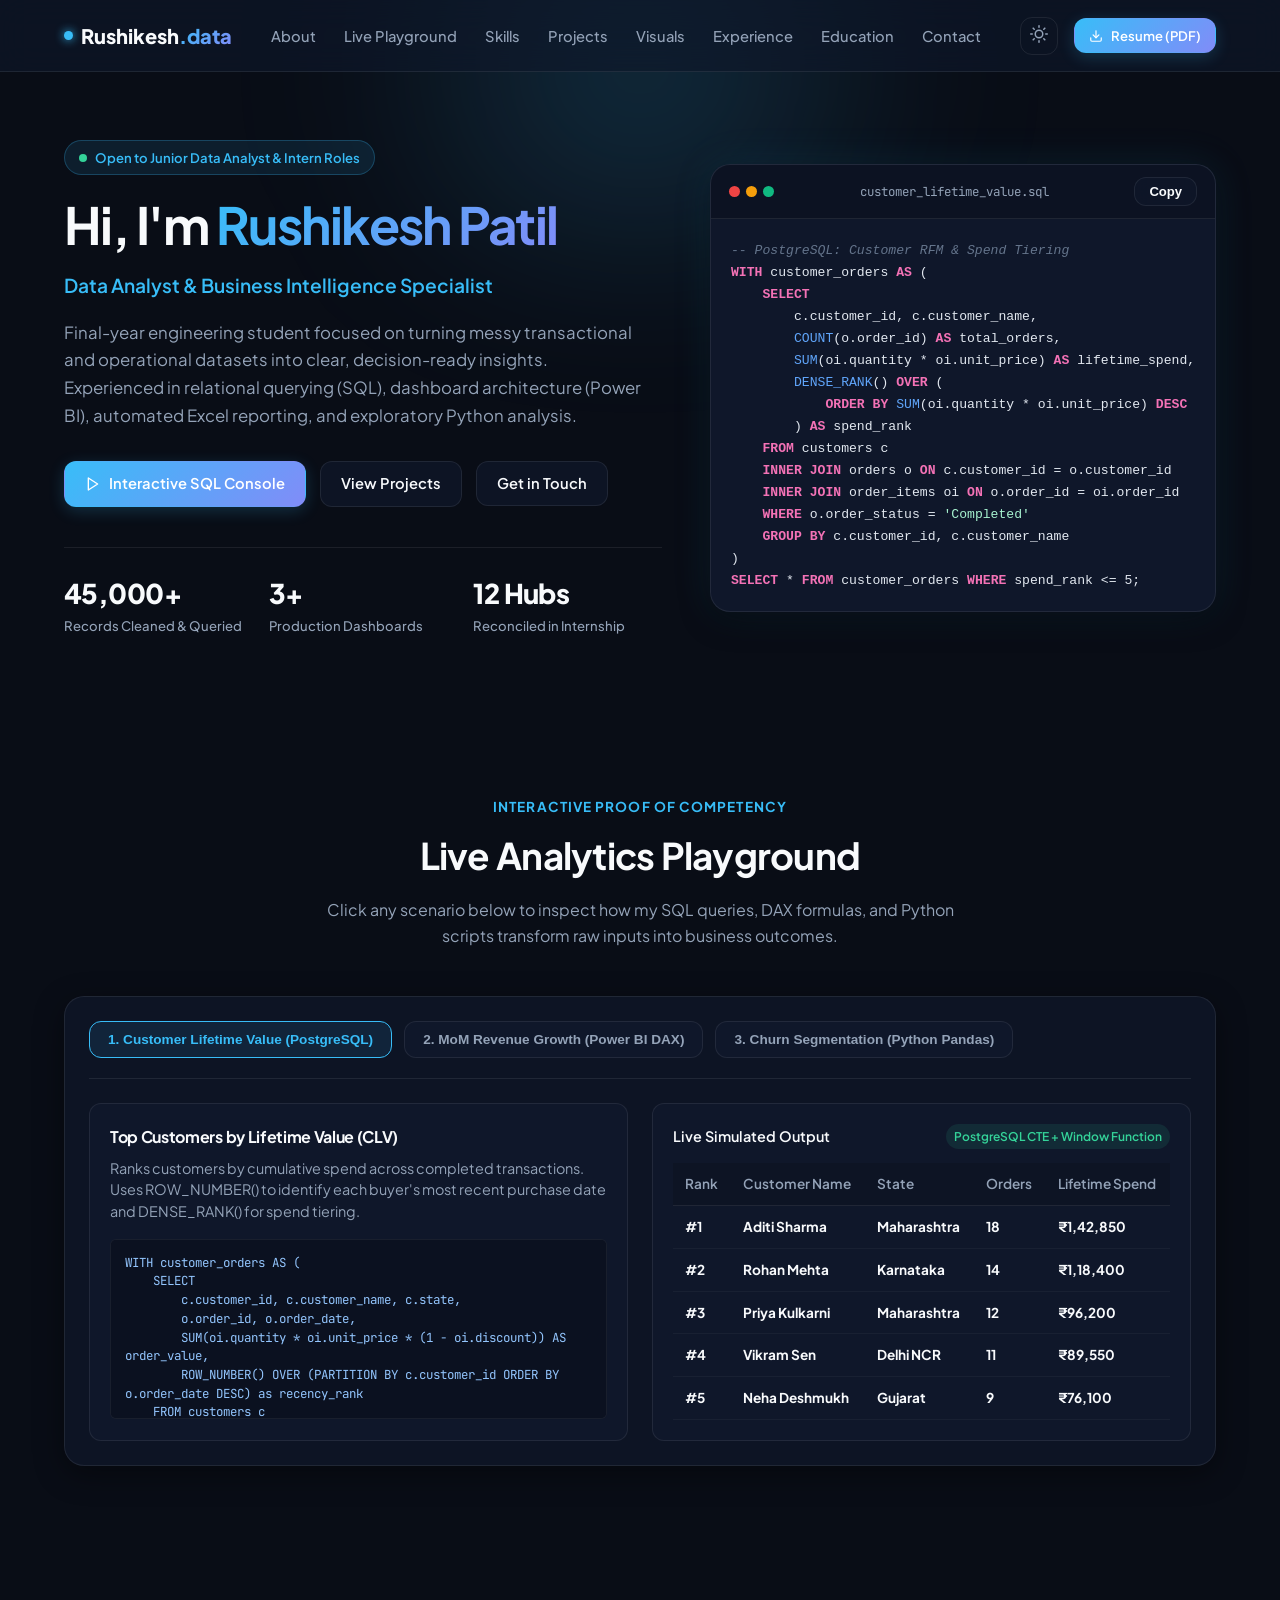
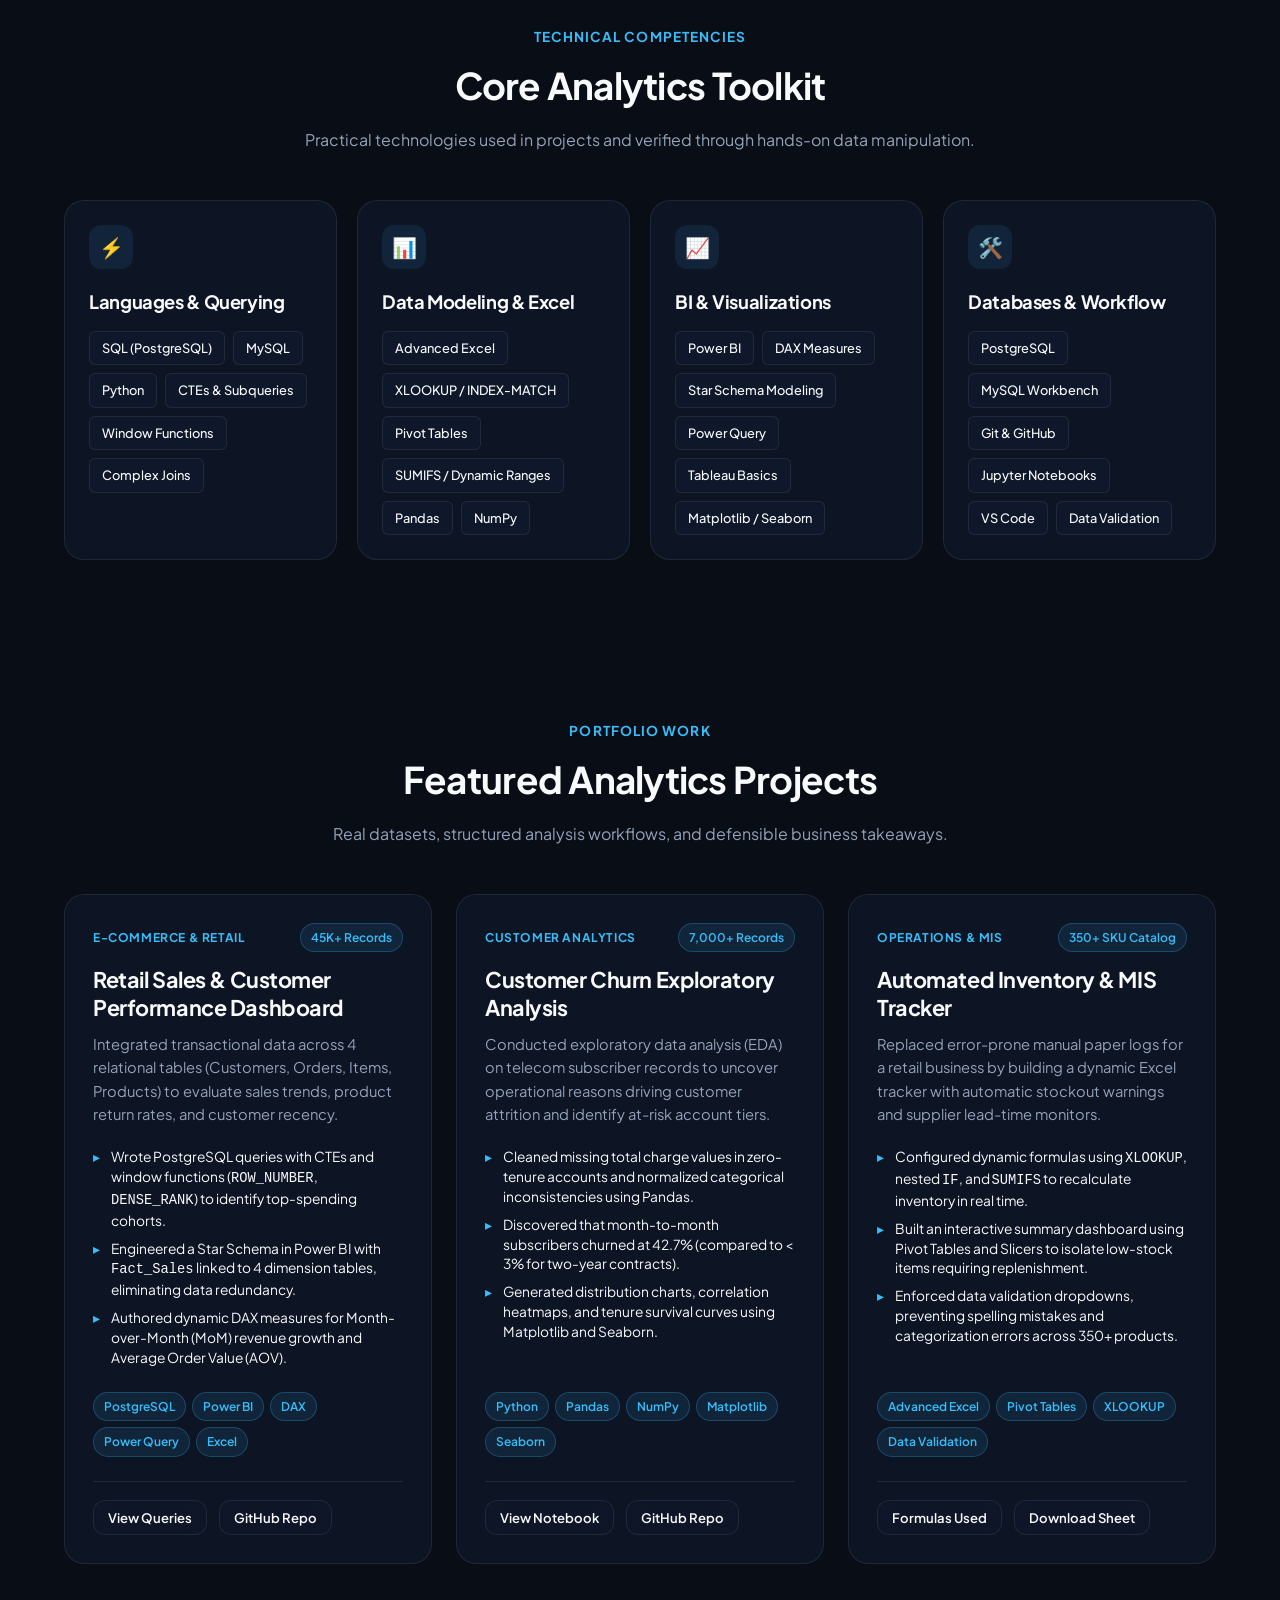
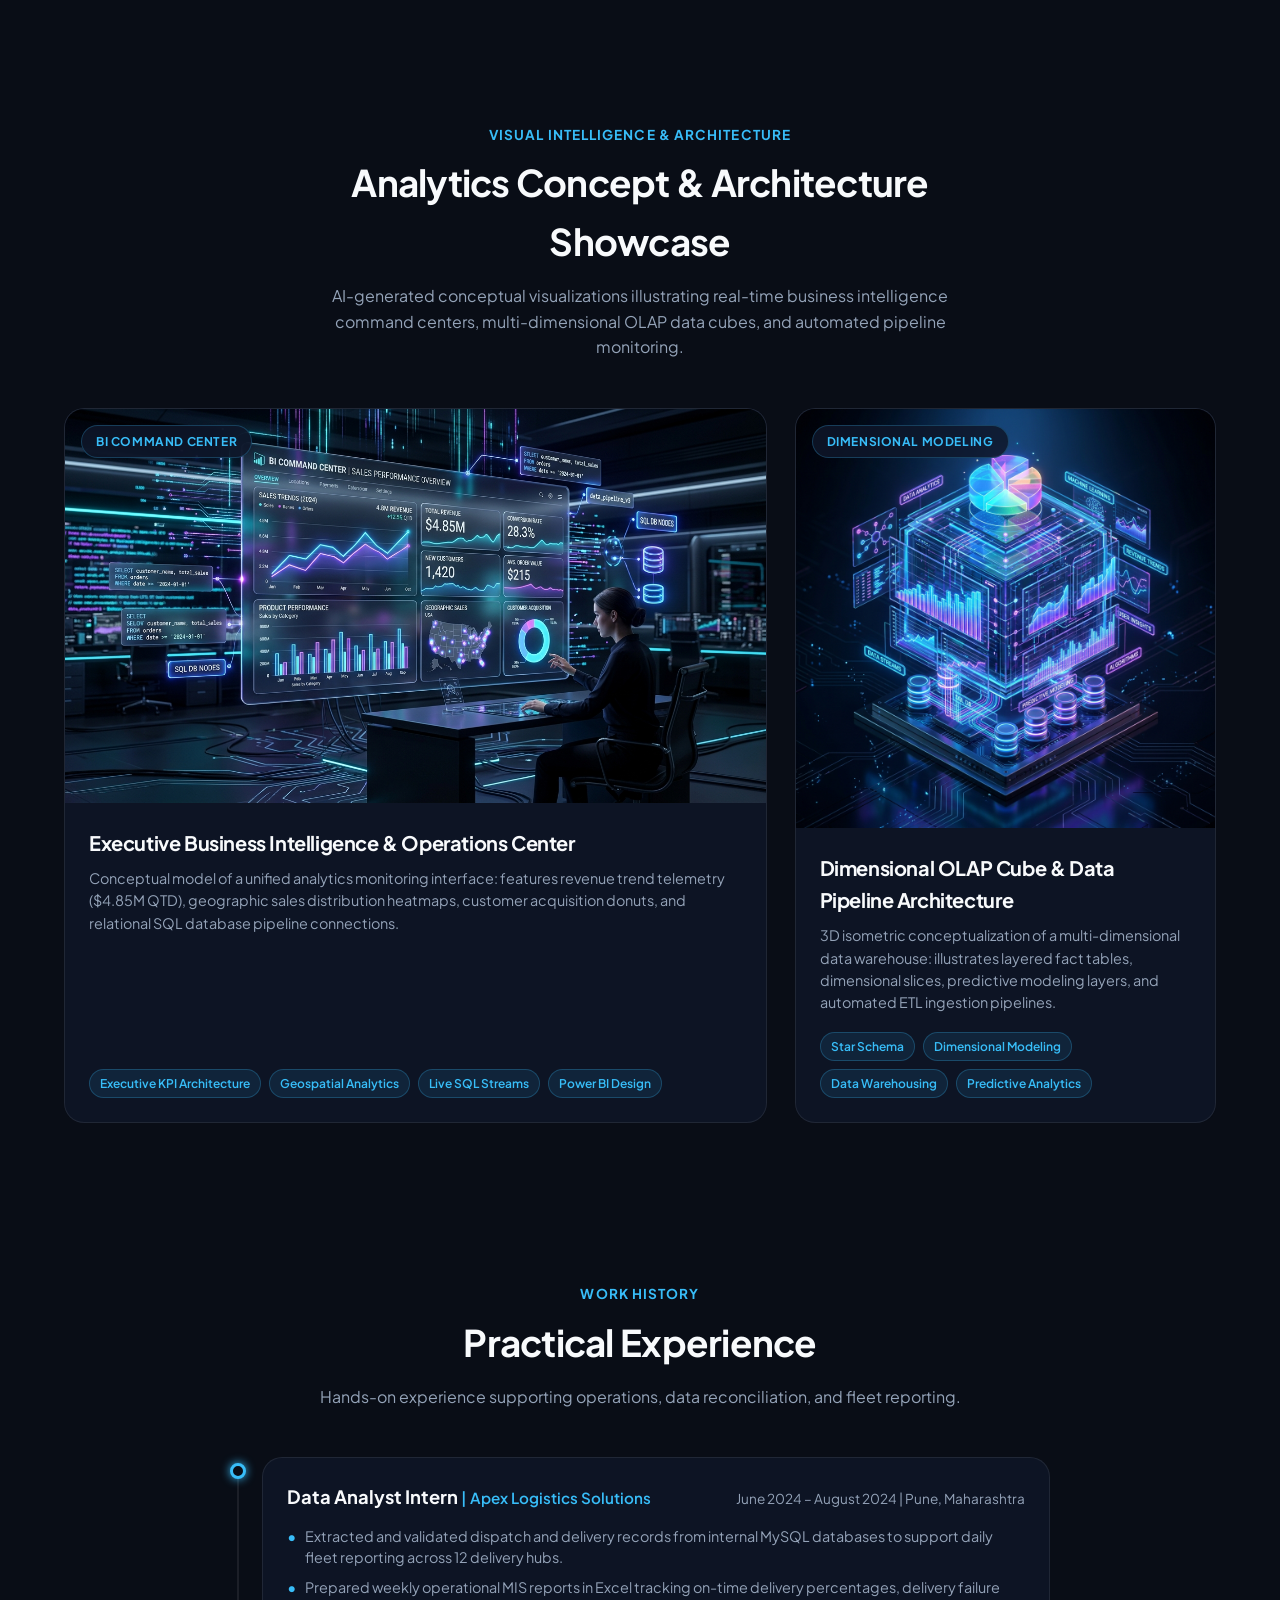
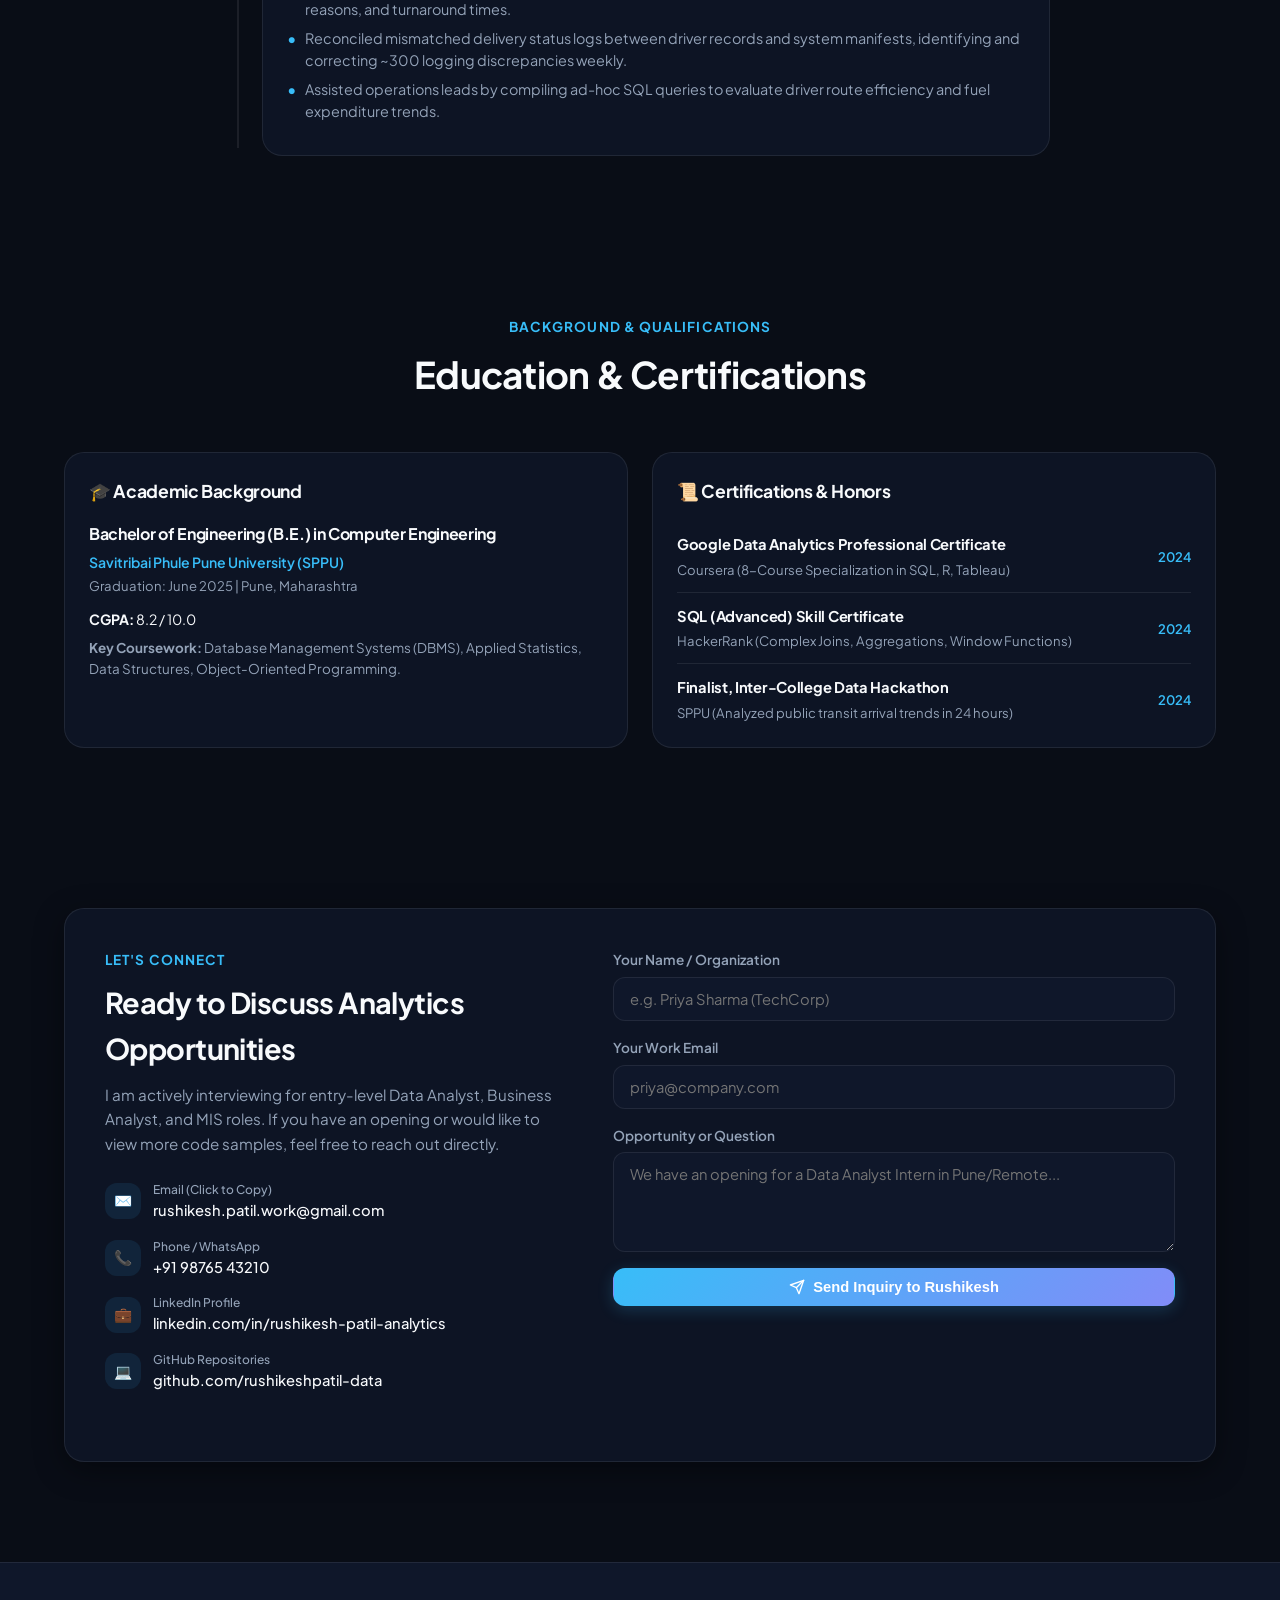
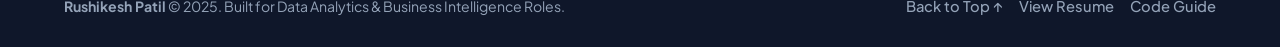
==== commit 93464b19: "Add AI-generated 3D visual analytics showcase section and images" ====
--- a/index.html
+++ b/index.html
@@ -36,6 +36,7 @@
         <li><a href="#playground" class="nav-link">Live Playground</a></li>
         <li><a href="#skills" class="nav-link">Skills</a></li>
         <li><a href="#projects" class="nav-link">Projects</a></li>
+        <li><a href="#gallery" class="nav-link">Visuals</a></li>
         <li><a href="#experience" class="nav-link">Experience</a></li>
         <li><a href="#education" class="nav-link">Education</a></li>
         <li><a href="#contact" class="nav-link">Contact</a></li>
@@ -386,6 +387,67 @@
   </section>
 
   <!-- ========================================================================
+       IMAGE SHOWCASE & VISUAL ANALYTICS GALLERY
+       ======================================================================== -->
+  <section id="gallery" class="gallery-section">
+    <div class="container">
+      <div class="section-header">
+        <div class="section-tag">Visual Intelligence & Architecture</div>
+        <h2 class="section-title">Analytics Concept & Architecture Showcase</h2>
+        <p class="section-desc">
+          AI-generated conceptual visualizations illustrating real-time business intelligence command centers, multi-dimensional OLAP data cubes, and automated pipeline monitoring.
+        </p>
+      </div>
+
+      <div class="gallery-grid">
+        <!-- Feature Image 1: 16:9 Banner -->
+        <div class="gallery-card">
+          <div class="gallery-img-wrapper aspect-banner">
+            <span class="gallery-badge">BI Command Center</span>
+            <img src="assets/images/bi_command_center.jpg" alt="Futuristic 3D BI Command Center with Real-Time KPI Dashboards and SQL Nodes" class="gallery-img" loading="lazy">
+          </div>
+          <div class="gallery-content">
+            <div>
+              <h3 class="gallery-title">Executive Business Intelligence & Operations Center</h3>
+              <p class="gallery-caption">
+                Conceptual model of a unified analytics monitoring interface: features revenue trend telemetry ($4.85M QTD), geographic sales distribution heatmaps, customer acquisition donuts, and relational SQL database pipeline connections.
+              </p>
+            </div>
+            <div class="gallery-tags">
+              <span class="tech-badge">Executive KPI Architecture</span>
+              <span class="tech-badge">Geospatial Analytics</span>
+              <span class="tech-badge">Live SQL Streams</span>
+              <span class="tech-badge">Power BI Design</span>
+            </div>
+          </div>
+        </div>
+
+        <!-- Feature Image 2: 1:1 Square Card -->
+        <div class="gallery-card">
+          <div class="gallery-img-wrapper aspect-square">
+            <span class="gallery-badge">Dimensional Modeling</span>
+            <img src="assets/images/analytics_cube.jpg" alt="Futuristic 3D Isometric Data Warehouse and Analytics Cube" class="gallery-img" loading="lazy">
+          </div>
+          <div class="gallery-content">
+            <div>
+              <h3 class="gallery-title">Dimensional OLAP Cube & Data Pipeline Architecture</h3>
+              <p class="gallery-caption">
+                3D isometric conceptualization of a multi-dimensional data warehouse: illustrates layered fact tables, dimensional slices, predictive modeling layers, and automated ETL ingestion pipelines.
+              </p>
+            </div>
+            <div class="gallery-tags">
+              <span class="tech-badge">Star Schema</span>
+              <span class="tech-badge">Dimensional Modeling</span>
+              <span class="tech-badge">Data Warehousing</span>
+              <span class="tech-badge">Predictive Analytics</span>
+            </div>
+          </div>
+        </div>
+      </div>
+    </div>
+  </section>
+
+  <!-- ========================================================================
        WORK EXPERIENCE SECTION
        ======================================================================== -->
   <section id="experience" class="experience-section">
--- a/styles.css
+++ b/styles.css
@@ -756,6 +756,110 @@
 }
 
 /* ==========================================================================
+   IMAGE SHOWCASE & VISUAL GALLERY SECTION
+   ========================================================================== */
+.gallery-section {
+  padding: 80px 0;
+  position: relative;
+}
+
+.gallery-grid {
+  display: grid;
+  grid-template-columns: 1.25fr 0.75fr;
+  gap: 28px;
+  align-items: stretch;
+}
+
+.gallery-card {
+  background: var(--bg-card);
+  border: 1px solid var(--border-subtle);
+  border-radius: var(--radius-lg);
+  overflow: hidden;
+  display: flex;
+  flex-direction: column;
+  transition: all var(--transition-smooth);
+  backdrop-filter: blur(12px);
+  position: relative;
+}
+
+.gallery-card:hover {
+  transform: translateY(-5px);
+  border-color: var(--border-hover);
+  box-shadow: var(--shadow-md), var(--shadow-glow);
+}
+
+.gallery-img-wrapper {
+  position: relative;
+  overflow: hidden;
+  width: 100%;
+  background: #020617;
+}
+
+.gallery-img-wrapper.aspect-banner {
+  aspect-ratio: 16 / 9;
+}
+
+.gallery-img-wrapper.aspect-square {
+  aspect-ratio: 1 / 1;
+}
+
+.gallery-img {
+  width: 100%;
+  height: 100%;
+  object-fit: cover;
+  transition: transform 0.6s cubic-bezier(0.4, 0, 0.2, 1);
+  display: block;
+}
+
+.gallery-card:hover .gallery-img {
+  transform: scale(1.04);
+}
+
+.gallery-badge {
+  position: absolute;
+  top: 16px;
+  left: 16px;
+  background: rgba(15, 23, 42, 0.85);
+  backdrop-filter: blur(8px);
+  border: 1px solid var(--badge-border);
+  color: var(--accent-primary);
+  font-size: 0.75rem;
+  font-weight: 700;
+  padding: 6px 14px;
+  border-radius: var(--radius-full);
+  letter-spacing: 0.05em;
+  text-transform: uppercase;
+}
+
+.gallery-content {
+  padding: 24px;
+  flex-grow: 1;
+  display: flex;
+  flex-direction: column;
+  justify-content: space-between;
+}
+
+.gallery-title {
+  font-size: 1.25rem;
+  font-weight: 700;
+  margin-bottom: 8px;
+  color: var(--text-main);
+}
+
+.gallery-caption {
+  font-size: 0.9rem;
+  color: var(--text-muted);
+  line-height: 1.55;
+  margin-bottom: 18px;
+}
+
+.gallery-tags {
+  display: flex;
+  flex-wrap: wrap;
+  gap: 8px;
+}
+
+/* ==========================================================================
    EXPERIENCE & TIMELINE SECTION
    ========================================================================== */
 .experience-section {
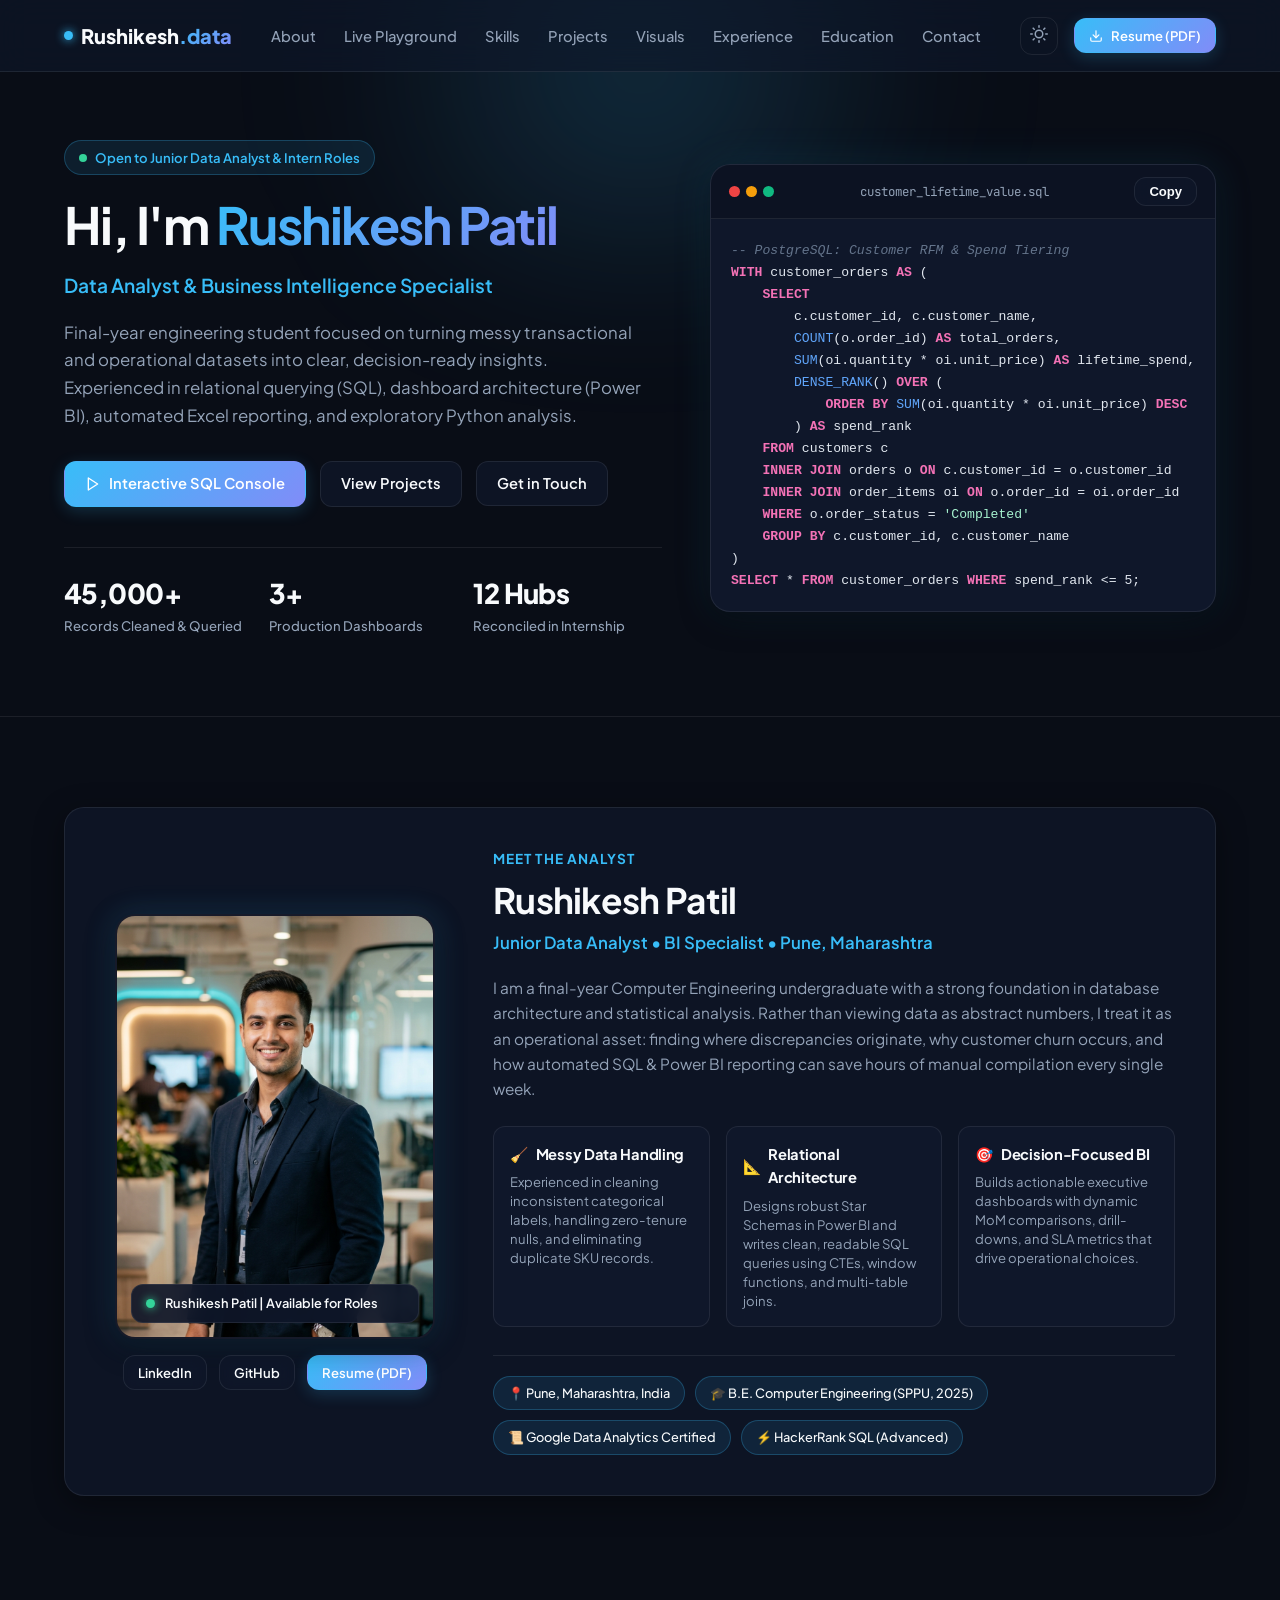
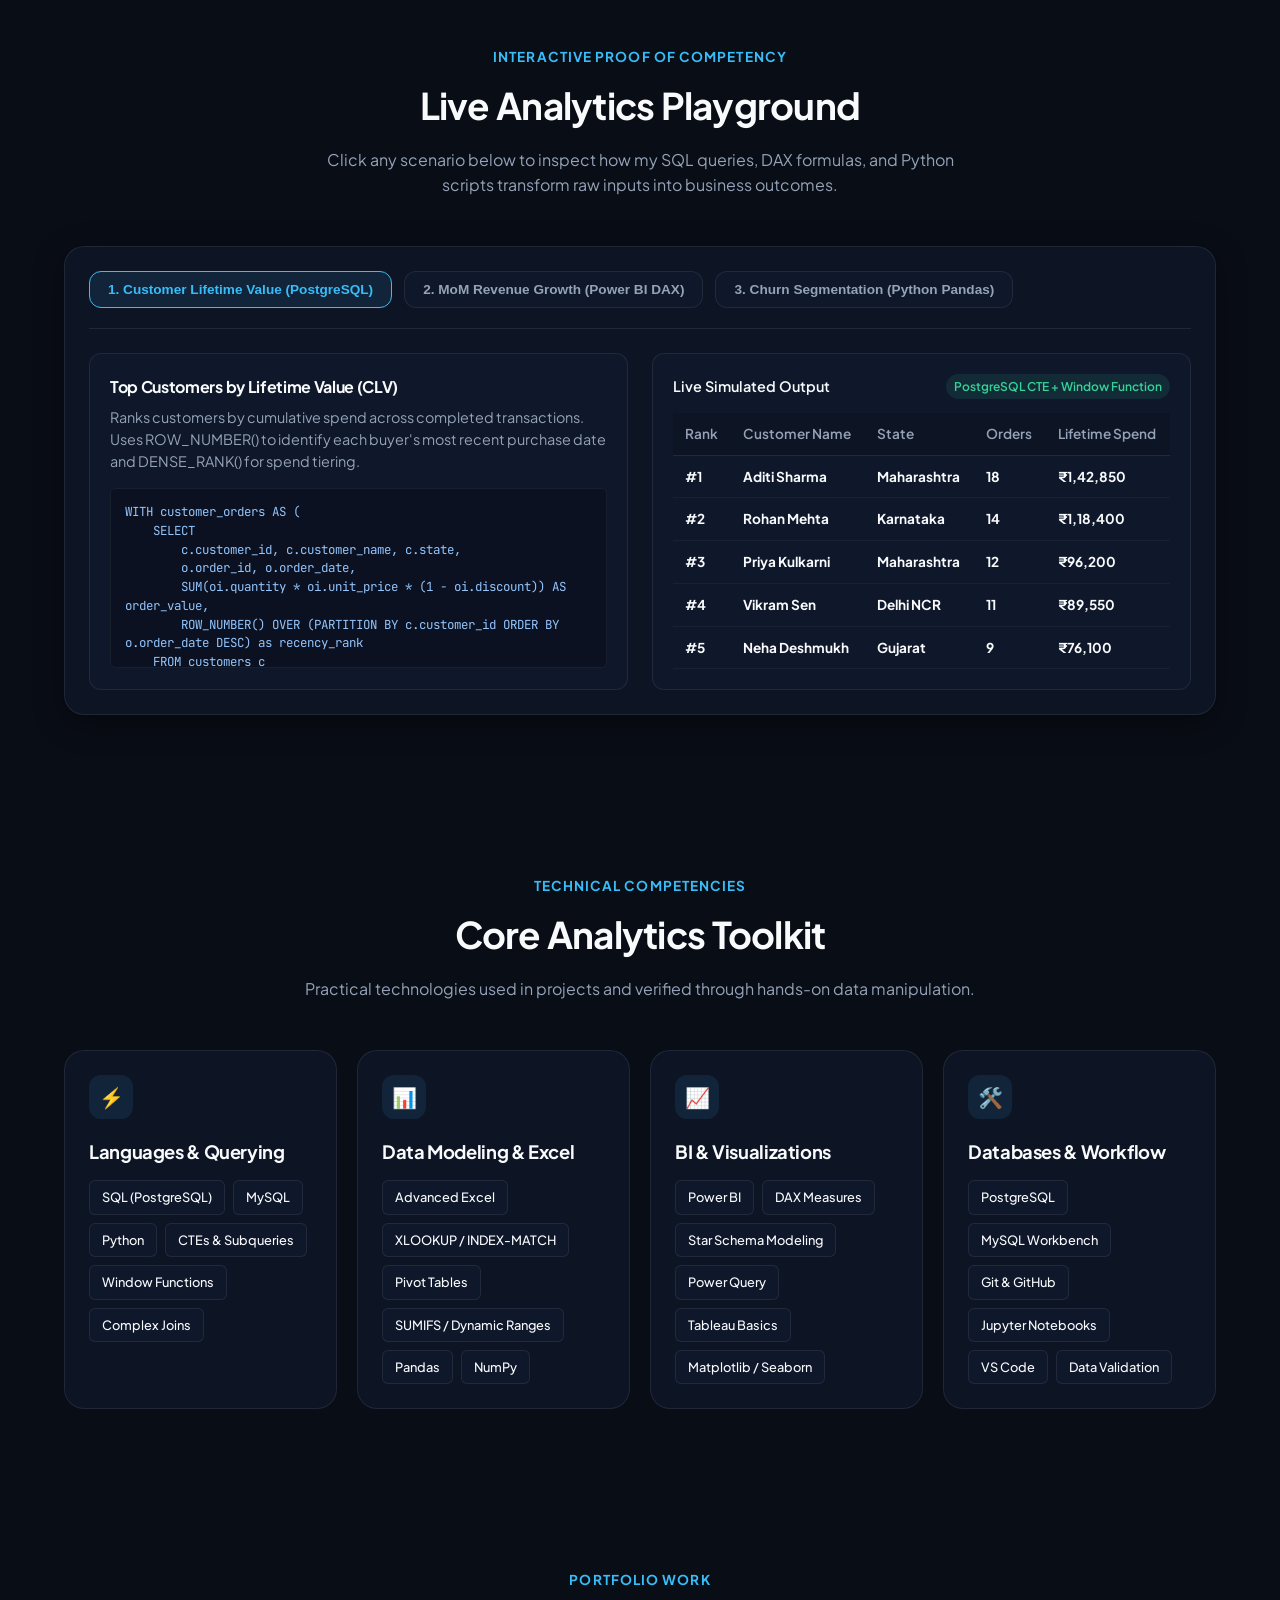
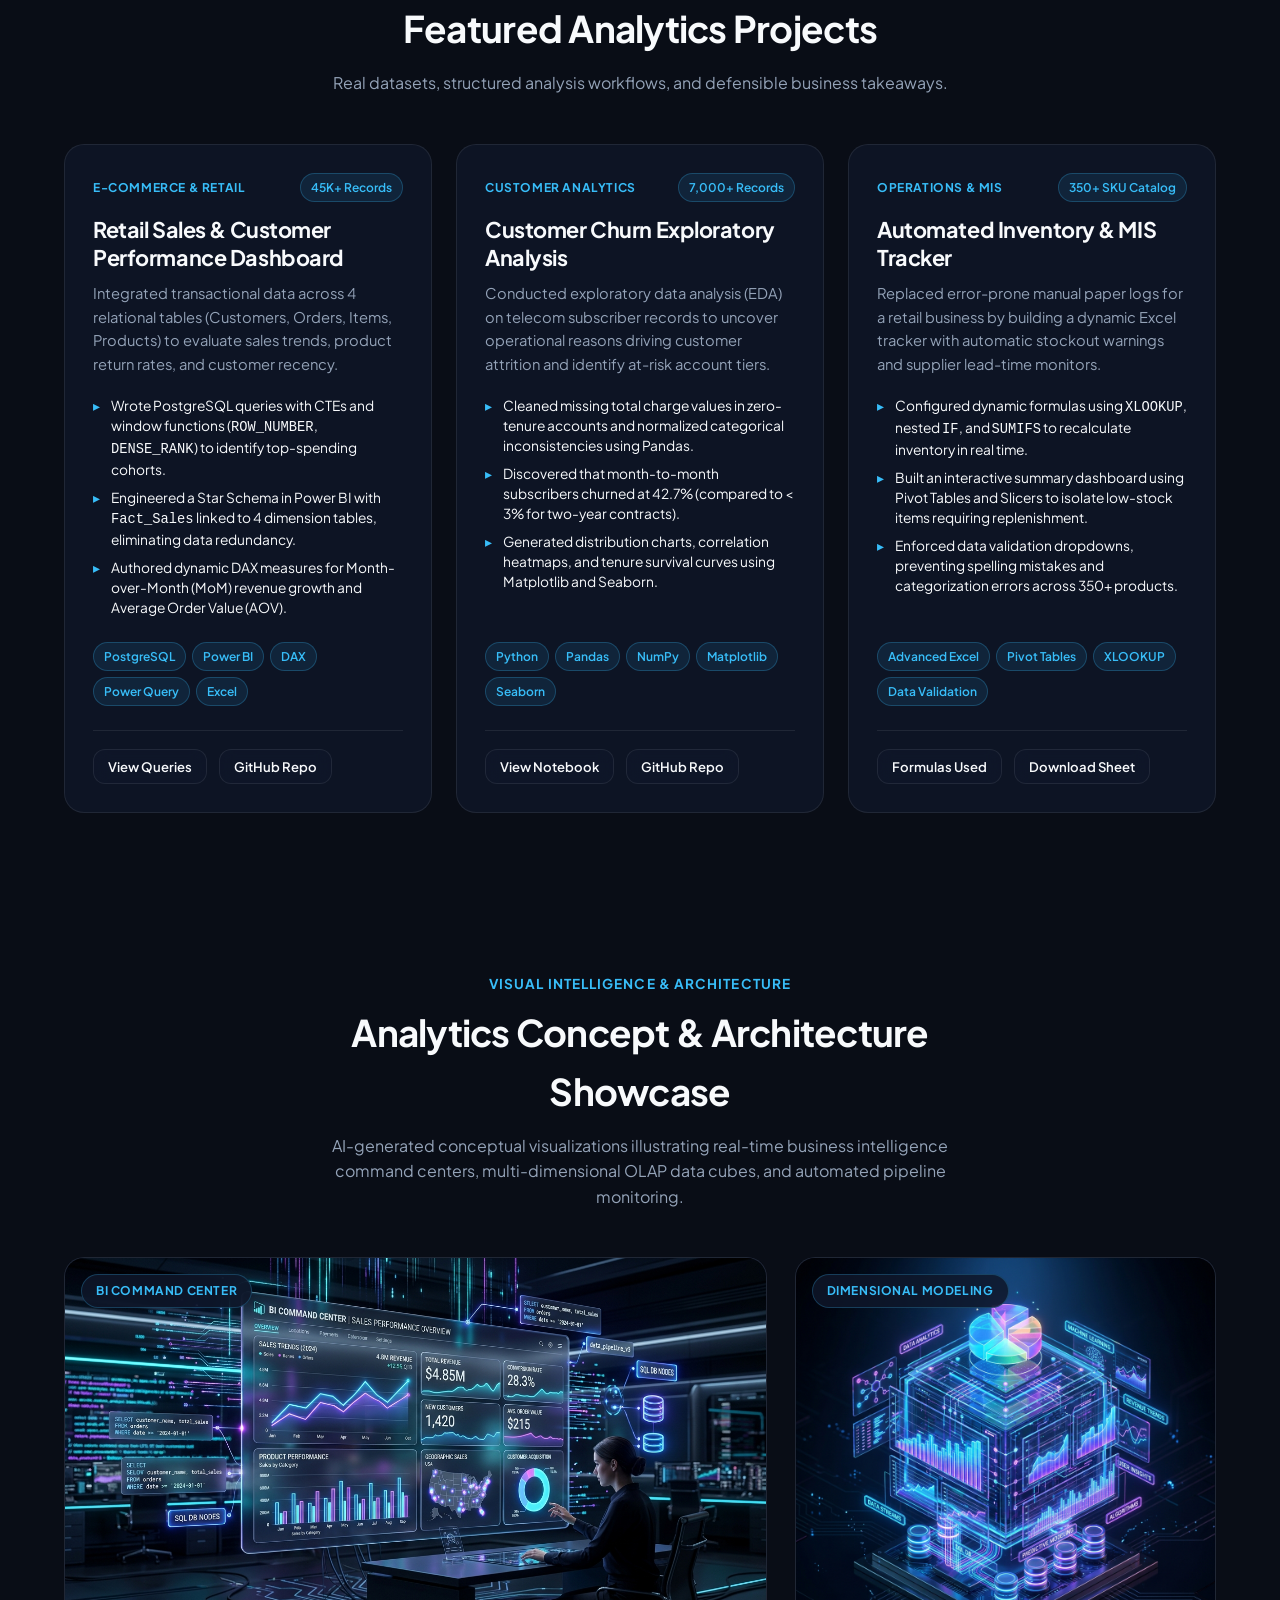
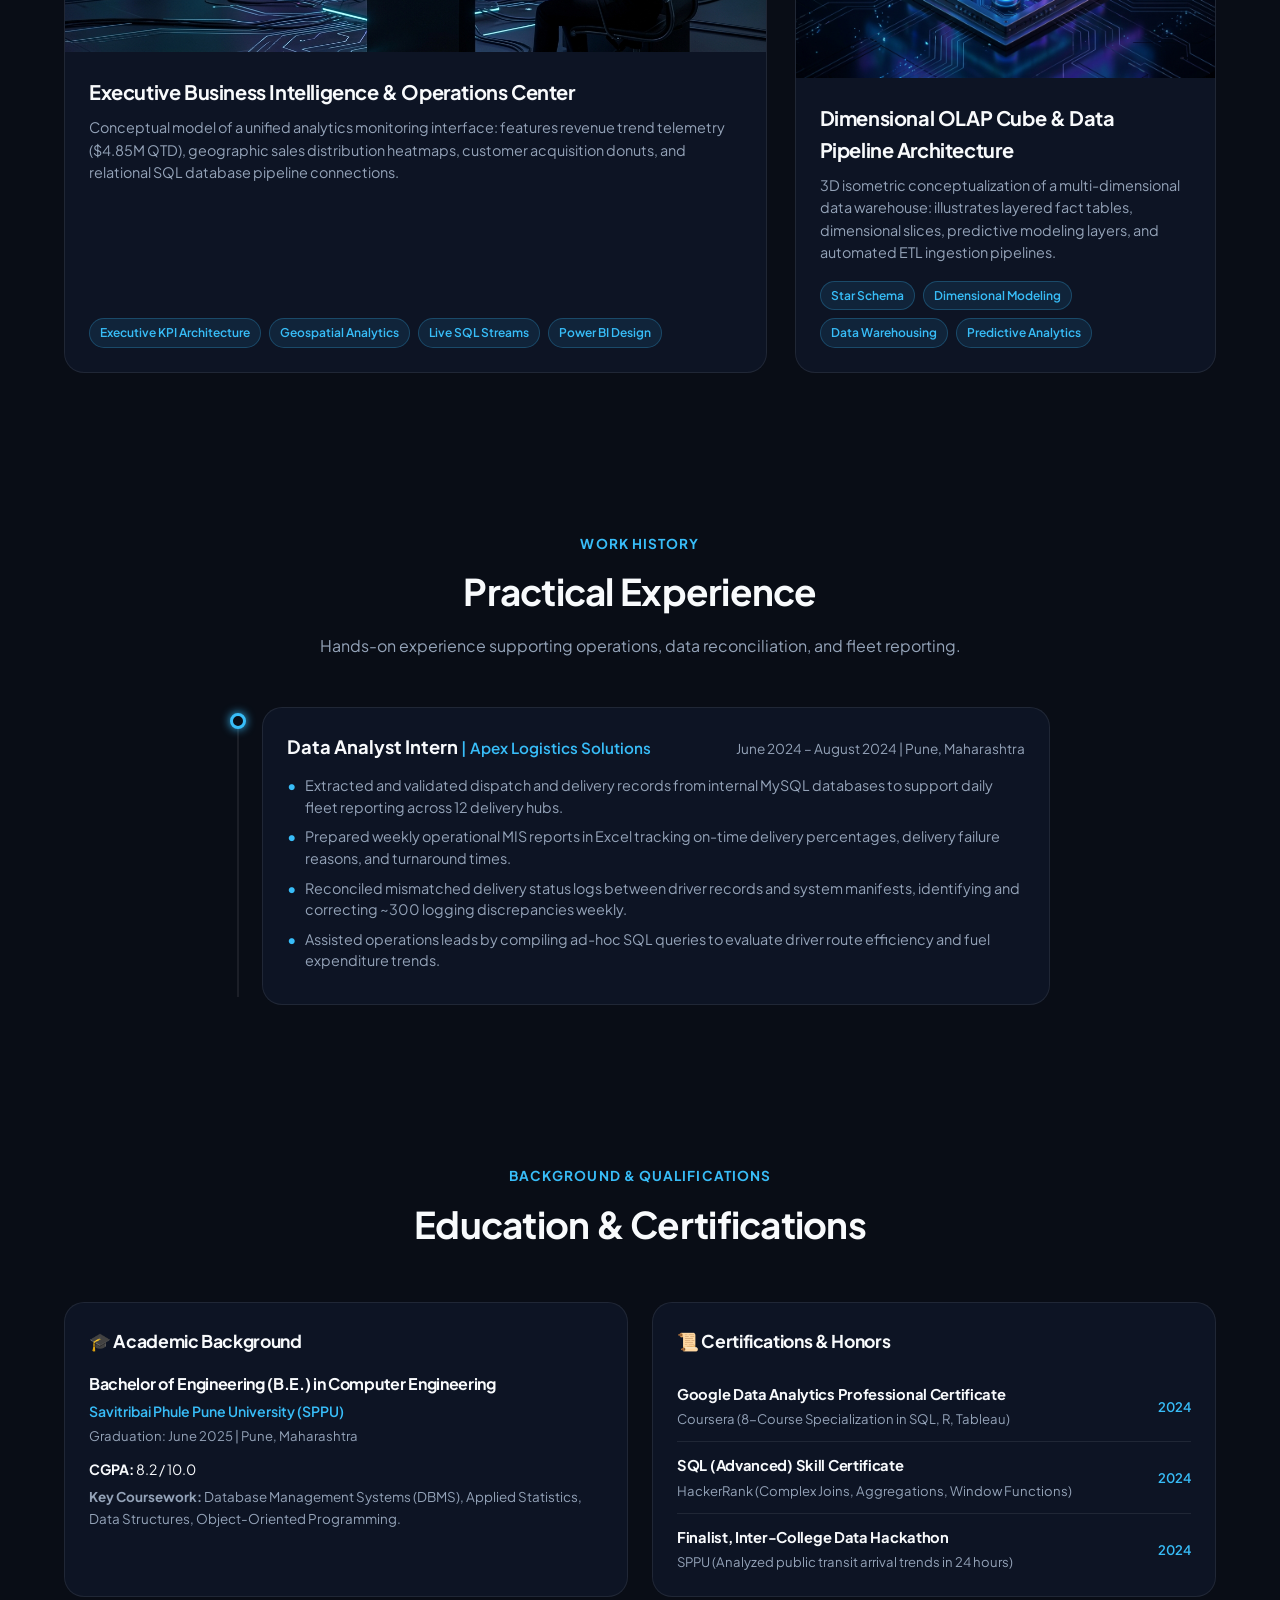
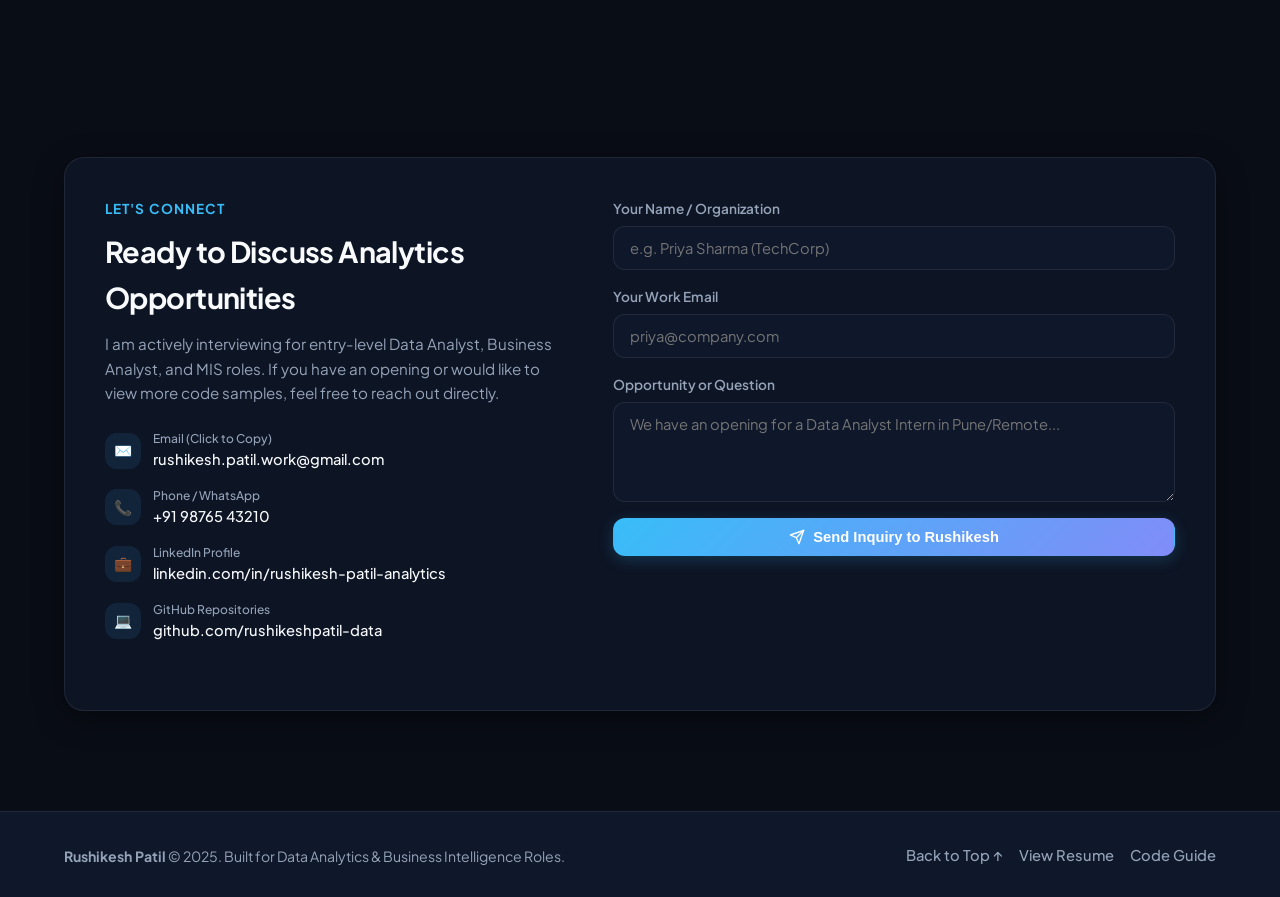
==== commit 4c9ceee7: "Add dedicated Person's image spotlight section with AI-generated portrait" ====
--- a/index.html
+++ b/index.html
@@ -85,7 +85,7 @@
         </h1>
         <p class="hero-subtitle">Data Analyst & Business Intelligence Specialist</p>
         
-        <p class="hero-desc" id="about">
+        <p class="hero-desc">
           Final-year engineering student focused on turning messy transactional and operational datasets into clear, decision-ready insights. Experienced in relational querying (SQL), dashboard architecture (Power BI), automated Excel reporting, and exploratory Python analysis.
         </p>
 
@@ -152,6 +152,71 @@
   </section>
 
   <!-- ========================================================================
+       PERSON'S IMAGE & PROFILE SPOTLIGHT SECTION
+       ======================================================================== -->
+  <section id="about" class="profile-section">
+    <div class="container">
+      <div class="profile-card-wrapper">
+        <!-- Photo Column -->
+        <div class="profile-photo-column">
+          <div class="profile-photo-card">
+            <img src="assets/images/rushikesh_patil_portrait.jpg" alt="Rushikesh Patil - Data Analyst & Business Intelligence Specialist" class="profile-img" loading="lazy">
+            <div class="profile-status-badge">
+              <span class="dot"></span>
+              <span>Rushikesh Patil | Available for Roles</span>
+            </div>
+          </div>
+          <div class="profile-caption-links">
+            <a href="https://linkedin.com/in/rushikesh-patil-analytics" target="_blank" class="btn btn-secondary btn-sm" aria-label="LinkedIn">
+              LinkedIn
+            </a>
+            <a href="https://github.com/rushikeshpatil-data" target="_blank" class="btn btn-secondary btn-sm" aria-label="GitHub">
+              GitHub
+            </a>
+            <a href="Rushikesh_Patil_Resume.html" target="_blank" class="btn btn-primary btn-sm" aria-label="Resume">
+              Resume (PDF)
+            </a>
+          </div>
+        </div>
+
+        <!-- Details Column -->
+        <div class="profile-details-column">
+          <div class="section-tag">Meet the Analyst</div>
+          <h2>Rushikesh Patil</h2>
+          <p class="profile-tagline">Junior Data Analyst • BI Specialist • Pune, Maharashtra</p>
+          <p class="profile-bio-p">
+            I am a final-year Computer Engineering undergraduate with a strong foundation in database architecture and statistical analysis. Rather than viewing data as abstract numbers, I treat it as an operational asset: finding where discrepancies originate, why customer churn occurs, and how automated SQL &amp; Power BI reporting can save hours of manual compilation every single week.
+          </p>
+
+          <!-- Core Working Principles -->
+          <div class="principles-grid">
+            <div class="principle-box">
+              <h4><span>🧹</span> Messy Data Handling</h4>
+              <p>Experienced in cleaning inconsistent categorical labels, handling zero-tenure nulls, and eliminating duplicate SKU records.</p>
+            </div>
+            <div class="principle-box">
+              <h4><span>📐</span> Relational Architecture</h4>
+              <p>Designs robust Star Schemas in Power BI and writes clean, readable SQL queries using CTEs, window functions, and multi-table joins.</p>
+            </div>
+            <div class="principle-box">
+              <h4><span>🎯</span> Decision-Focused BI</h4>
+              <p>Builds actionable executive dashboards with dynamic MoM comparisons, drill-downs, and SLA metrics that drive operational choices.</p>
+            </div>
+          </div>
+
+          <!-- Metadata Badges -->
+          <div class="profile-meta-pills">
+            <span class="meta-pill">📍 Pune, Maharashtra, India</span>
+            <span class="meta-pill">🎓 B.E. Computer Engineering (SPPU, 2025)</span>
+            <span class="meta-pill">📜 Google Data Analytics Certified</span>
+            <span class="meta-pill">⚡ HackerRank SQL (Advanced)</span>
+          </div>
+        </div>
+      </div>
+    </div>
+  </section>
+
+  <!-- ========================================================================
        LIVE ANALYTICS PLAYGROUND (INTERACTIVE DEMO)
        ======================================================================== -->
   <section id="playground" class="playground-section">
--- a/styles.css
+++ b/styles.css
@@ -419,6 +419,176 @@
 .code-comment { color: #64748b; font-style: italic; }
 
 /* ==========================================================================
+   PERSON'S IMAGE & PROFILE SPOTLIGHT SECTION
+   ========================================================================== */
+.profile-section {
+  padding: 90px 0 70px 0;
+  position: relative;
+  border-top: 1px solid var(--border-subtle);
+}
+
+.profile-card-wrapper {
+  background: var(--bg-card);
+  border: 1px solid var(--border-subtle);
+  border-radius: var(--radius-lg);
+  padding: 40px;
+  box-shadow: var(--shadow-md);
+  backdrop-filter: blur(14px);
+  display: grid;
+  grid-template-columns: 340px 1fr;
+  gap: 48px;
+  align-items: center;
+}
+
+.profile-photo-column {
+  display: flex;
+  flex-direction: column;
+  align-items: center;
+  position: relative;
+}
+
+.profile-photo-card {
+  position: relative;
+  width: 100%;
+  max-width: 320px;
+  border-radius: var(--radius-lg);
+  overflow: hidden;
+  border: 2px solid var(--border-subtle);
+  box-shadow: var(--shadow-md), 0 0 30px var(--accent-glow);
+  transition: all var(--transition-smooth);
+  background: #020617;
+}
+
+.profile-photo-card:hover {
+  transform: translateY(-4px);
+  border-color: var(--accent-primary);
+  box-shadow: var(--shadow-md), 0 0 45px rgba(56, 189, 248, 0.28);
+}
+
+.profile-photo-card img {
+  width: 100%;
+  height: auto;
+  aspect-ratio: 3 / 4;
+  object-fit: cover;
+  display: block;
+  transition: transform 0.5s ease;
+}
+
+.profile-photo-card:hover img {
+  transform: scale(1.03);
+}
+
+.profile-status-badge {
+  position: absolute;
+  bottom: 14px;
+  left: 14px;
+  right: 14px;
+  background: rgba(15, 23, 42, 0.9);
+  backdrop-filter: blur(10px);
+  border: 1px solid var(--border-subtle);
+  padding: 8px 14px;
+  border-radius: var(--radius-md);
+  display: flex;
+  align-items: center;
+  gap: 10px;
+  color: var(--text-main);
+  font-size: 0.8rem;
+  font-weight: 600;
+}
+
+.profile-status-badge .dot {
+  width: 9px;
+  height: 9px;
+  background-color: var(--success-color);
+  border-radius: 50%;
+  box-shadow: 0 0 8px var(--success-color);
+}
+
+.profile-caption-links {
+  display: flex;
+  gap: 12px;
+  margin-top: 16px;
+  justify-content: center;
+  width: 100%;
+}
+
+.profile-details-column h2 {
+  font-size: 2.2rem;
+  line-height: 1.25;
+  margin-bottom: 8px;
+}
+
+.profile-tagline {
+  color: var(--accent-primary);
+  font-size: 1.05rem;
+  font-weight: 600;
+  margin-bottom: 18px;
+}
+
+.profile-bio-p {
+  font-size: 0.96rem;
+  color: var(--text-muted);
+  line-height: 1.65;
+  margin-bottom: 24px;
+}
+
+.principles-grid {
+  display: grid;
+  grid-template-columns: repeat(auto-fit, minmax(200px, 1fr));
+  gap: 16px;
+  margin-bottom: 28px;
+}
+
+.principle-box {
+  background: var(--bg-surface);
+  border: 1px solid var(--border-subtle);
+  border-radius: var(--radius-md);
+  padding: 16px;
+  transition: all var(--transition-fast);
+}
+
+.principle-box:hover {
+  border-color: var(--border-hover);
+  transform: translateY(-2px);
+}
+
+.principle-box h4 {
+  font-size: 0.92rem;
+  margin-bottom: 6px;
+  display: flex;
+  align-items: center;
+  gap: 8px;
+  color: var(--text-main);
+}
+
+.principle-box p {
+  font-size: 0.82rem;
+  color: var(--text-muted);
+  line-height: 1.45;
+}
+
+.profile-meta-pills {
+  display: flex;
+  flex-wrap: wrap;
+  gap: 10px;
+  padding-top: 20px;
+  border-top: 1px solid var(--border-subtle);
+}
+
+.meta-pill {
+  display: inline-flex;
+  align-items: center;
+  gap: 6px;
+  background: var(--badge-bg);
+  border: 1px solid var(--badge-border);
+  color: var(--text-main);
+  font-size: 0.8rem;
+  font-weight: 500;
+  padding: 6px 14px;
+  border-radius: var(--radius-full);
+}
+
+/* ==========================================================================
    INTERACTIVE ANALYTICS PLAYGROUND
    ========================================================================== */
 .playground-section {
@@ -1173,8 +1343,27 @@
     grid-template-columns: 1fr;
     gap: 40px;
   }
+
+  .profile-card-wrapper {
+    grid-template-columns: 1fr;
+    gap: 36px;
+    padding: 30px 24px;
+    text-align: center;
+  }
+
+  .profile-photo-card {
+    max-width: 260px;
+  }
+
+  .profile-meta-pills {
+    justify-content: center;
+  }
   
   .playground-display {
+    grid-template-columns: 1fr;
+  }
+  
+  .gallery-grid {
     grid-template-columns: 1fr;
   }
   
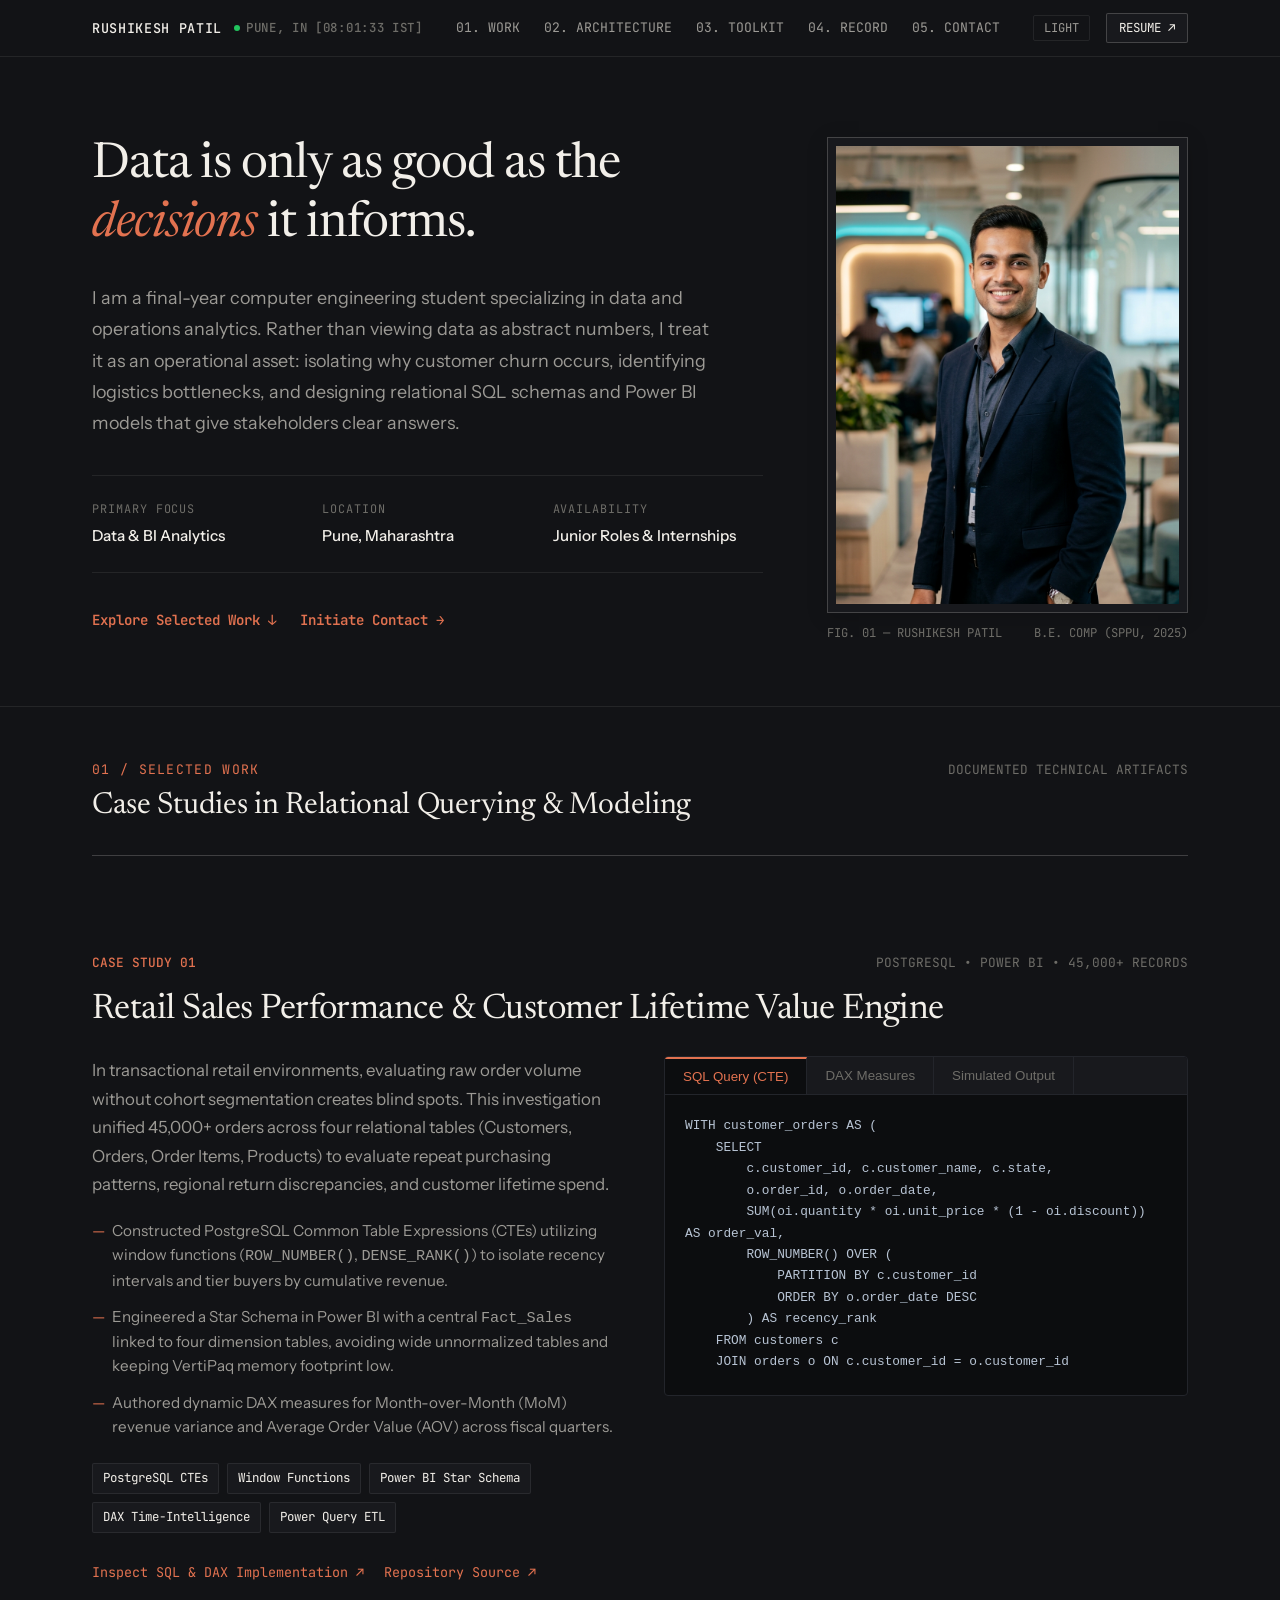
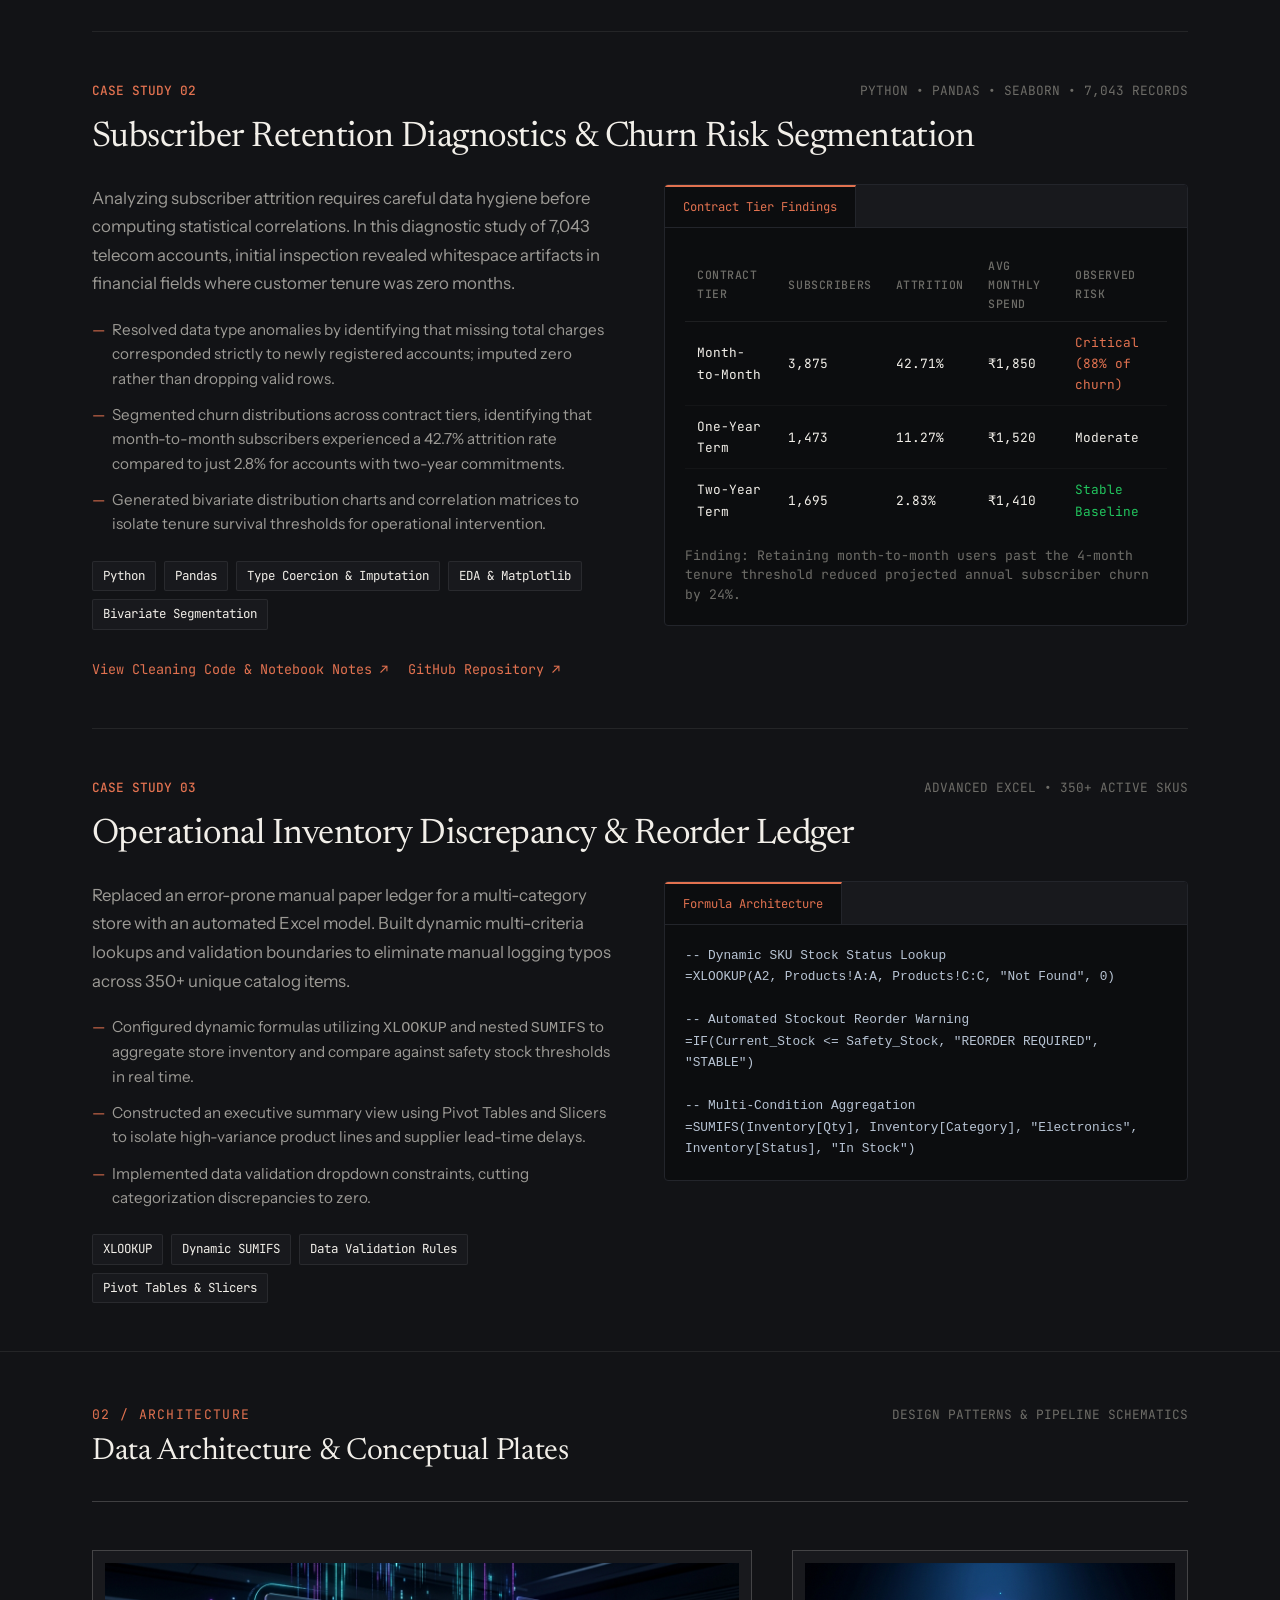
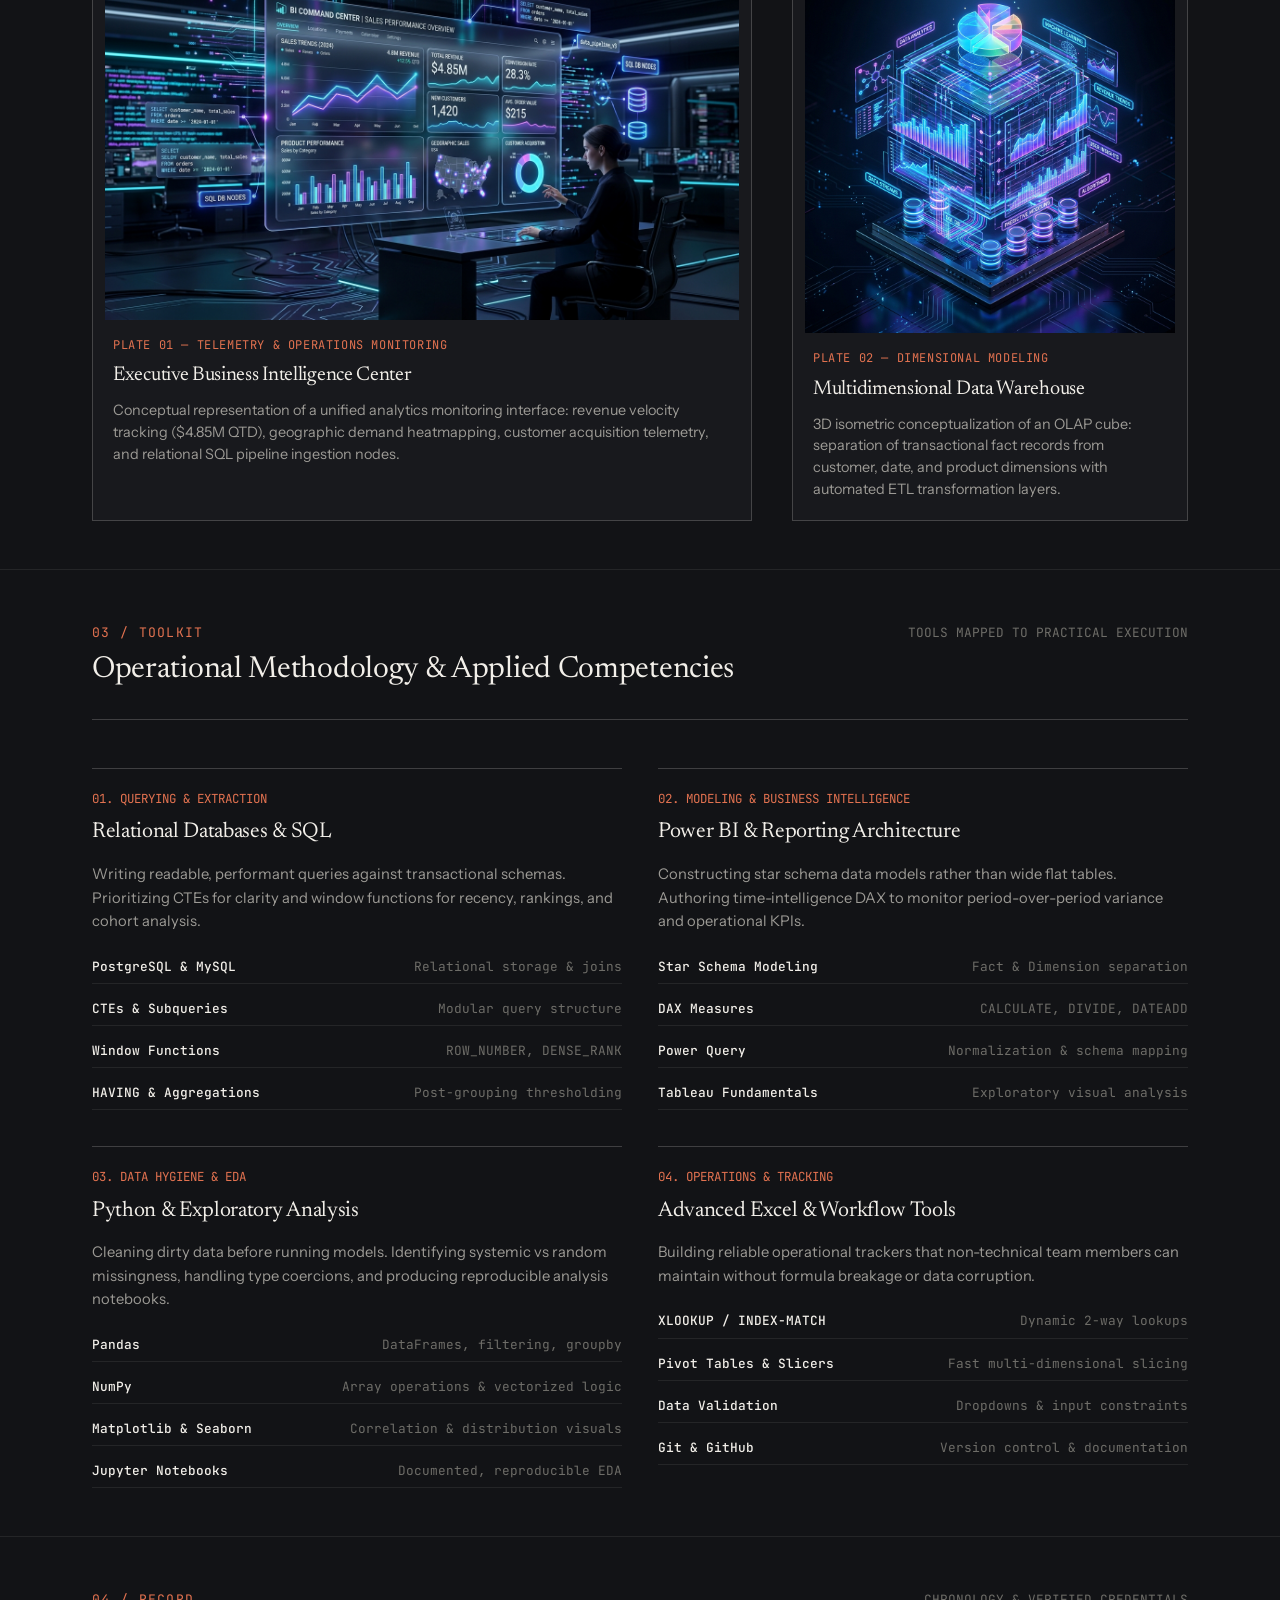
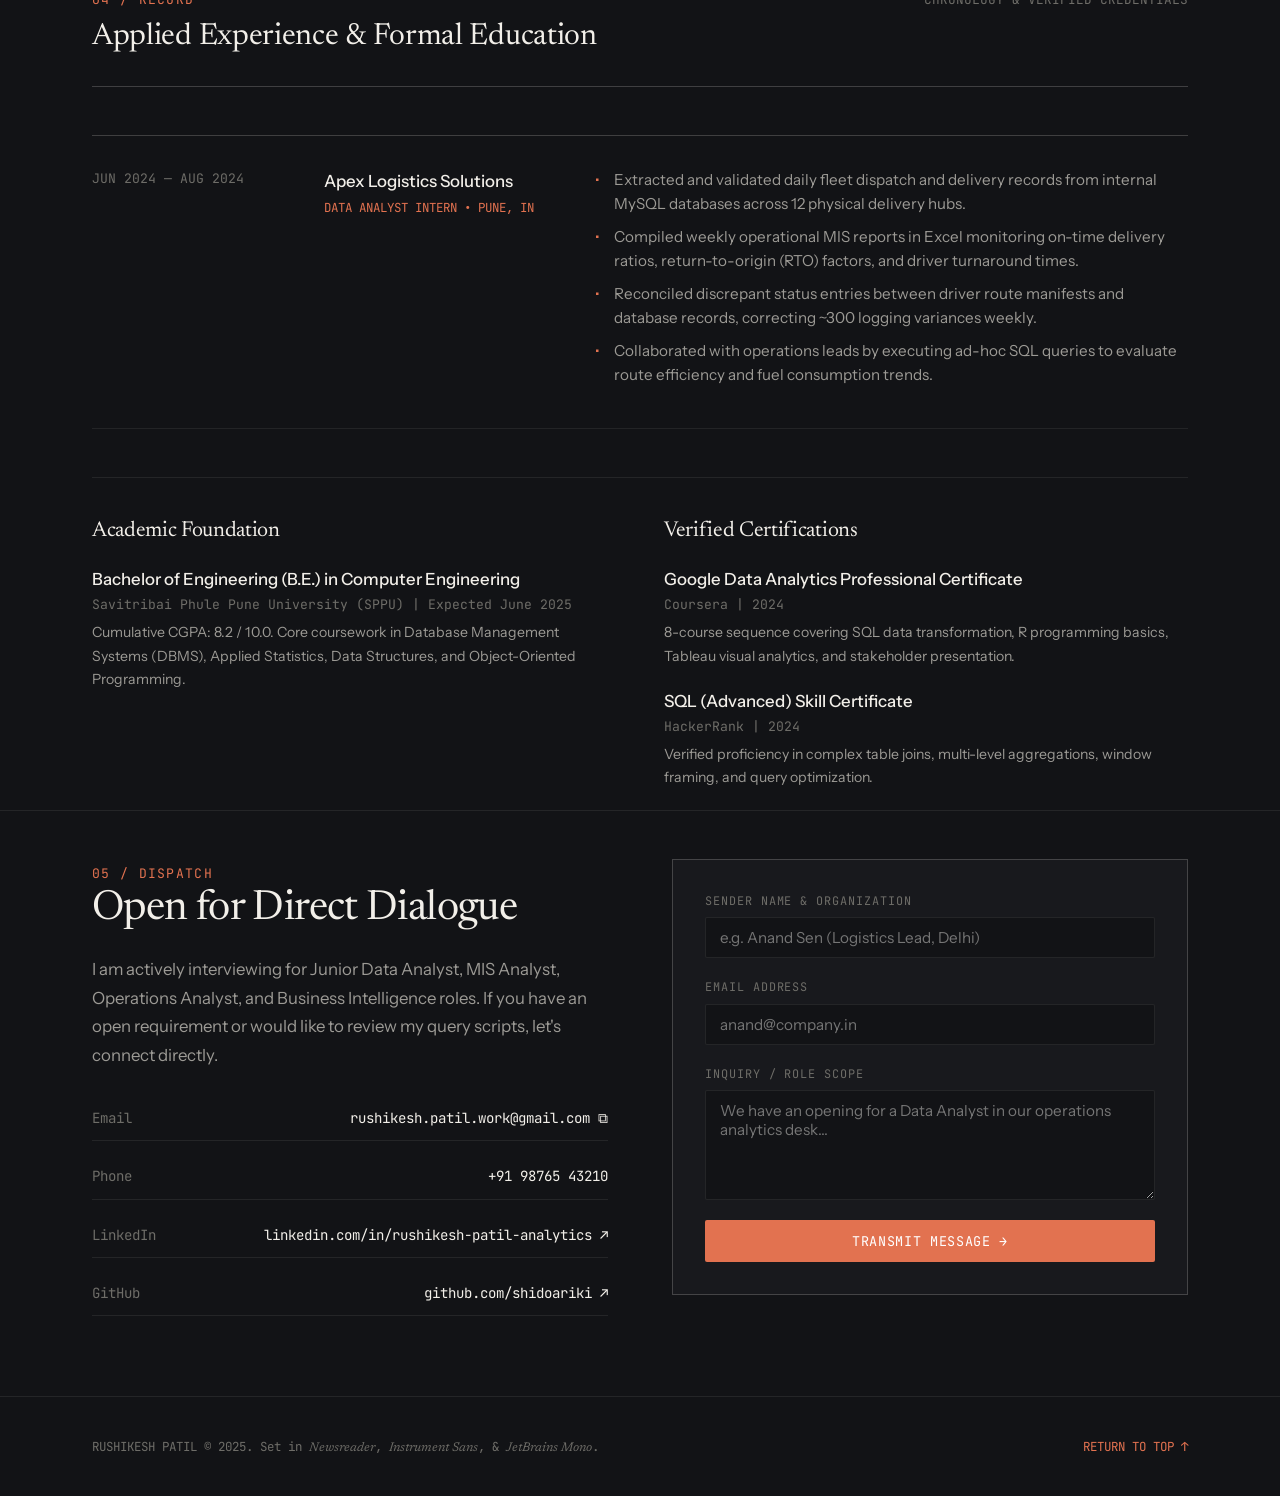
==== commit 6e7c0747: "Redesign portfolio from ground up: Editorial broadsheet aesthetic with Newsreader & Instrument Sans " ====
--- a/index.html
+++ b/index.html
@@ -4,696 +4,627 @@
   <meta charset="UTF-8">
   <meta name="viewport" content="width=device-width, initial-scale=1.0">
   
-  <!-- Primary SEO Meta Tags -->
-  <title>Rushikesh Patil | Data Analyst & BI Specialist</title>
-  <meta name="title" content="Rushikesh Patil | Data Analyst & BI Specialist">
-  <meta name="description" content="Portfolio of Rushikesh Patil - Junior Data Analyst specializing in SQL (PostgreSQL, MySQL), Power BI, Advanced Excel (MIS reporting), and Python (Pandas).">
-  <meta name="keywords" content="Data Analyst, Business Analyst, Power BI, SQL, Python, Excel MIS, Pune, India, Entry-Level Analyst">
+  <title>Rushikesh Patil — Data & Business Analytics</title>
+  <meta name="title" content="Rushikesh Patil — Data & Business Analytics">
+  <meta name="description" content="Portfolio and case studies of Rushikesh Patil. Focused on relational querying (SQL), business intelligence modeling (Power BI), and data cleaning.">
   <meta name="author" content="Rushikesh Patil">
 
-  <!-- Fonts -->
+  <!-- Google Fonts: Newsreader (Editorial Serif), Instrument Sans, JetBrains Mono -->
   <link rel="preconnect" href="https://fonts.googleapis.com">
   <link rel="preconnect" href="https://fonts.gstatic.com" crossorigin>
-  <link href="https://fonts.googleapis.com/css2?family=JetBrains+Mono:wght@400;500;600&family=Plus+Jakarta+Sans:wght@400;500;600;700;800&display=swap" rel="stylesheet">
-
-  <!-- Stylesheet -->
+  <link href="https://fonts.googleapis.com/css2?family=Instrument+Sans:ital,wght@0,400;0,500;0,600;1,400&family=JetBrains+Mono:wght@400;500&family=Newsreader:ital,opsz,wght@0,6..72,400;0,6..72,500;1,6..72,400;1,6..72,500&display=swap" rel="stylesheet">
+
   <link rel="stylesheet" href="styles.css">
 </head>
 <body>
 
   <!-- ========================================================================
-       NAVIGATION BAR
+       SITE COLOPHON & NAVIGATION BAR
        ======================================================================== -->
-  <nav class="navbar">
-    <div class="container nav-container">
-      <a href="#hero" class="nav-logo">
-        <span class="logo-dot"></span>
-        <span>Rushikesh<span class="gradient-text">.data</span></span>
-      </a>
-
-      <ul class="nav-links">
-        <li><a href="#about" class="nav-link">About</a></li>
-        <li><a href="#playground" class="nav-link">Live Playground</a></li>
-        <li><a href="#skills" class="nav-link">Skills</a></li>
-        <li><a href="#projects" class="nav-link">Projects</a></li>
-        <li><a href="#gallery" class="nav-link">Visuals</a></li>
-        <li><a href="#experience" class="nav-link">Experience</a></li>
-        <li><a href="#education" class="nav-link">Education</a></li>
-        <li><a href="#contact" class="nav-link">Contact</a></li>
-      </ul>
-
-      <div class="nav-actions">
-        <button id="theme-toggle" class="theme-toggle-btn" aria-label="Toggle Theme">
-          <span id="theme-icon">
-            <svg width="18" height="18" viewBox="0 0 24 24" fill="none" stroke="currentColor" stroke-width="2" stroke-linecap="round" stroke-linejoin="round">
-              <circle cx="12" cy="12" r="5"></circle>
-              <line x1="12" y1="1" x2="12" y2="3"></line>
-              <line x1="12" y1="21" x2="12" y2="23"></line>
-              <line x1="4.22" y1="4.22" x2="5.64" y2="5.64"></line>
-              <line x1="18.36" y1="18.36" x2="19.78" y2="19.78"></line>
-              <line x1="1" y1="12" x2="3" y2="12"></line>
-              <line x1="21" y1="12" x2="23" y2="12"></line>
-              <line x1="4.22" y1="19.78" x2="5.64" y2="18.36"></line>
-              <line x1="18.36" y1="5.64" x2="19.78" y2="4.22"></line>
-            </svg>
-          </span>
+  <header class="site-nav">
+    <div class="container nav-inner">
+      <div class="nav-brand">
+        <a href="#prologue">RUSHIKESH PATIL</a>
+        <span class="nav-status">
+          <span class="status-dot"></span>
+          <span id="pune-clock">PUNE, IN [11:42 IST]</span>
+        </span>
+      </div>
+
+      <nav>
+        <ul class="nav-links">
+          <li><a href="#work">01. WORK</a></li>
+          <li><a href="#blueprints">02. ARCHITECTURE</a></li>
+          <li><a href="#methodology">03. TOOLKIT</a></li>
+          <li><a href="#record">04. RECORD</a></li>
+          <li><a href="#correspondence">05. CONTACT</a></li>
+        </ul>
+      </nav>
+
+      <div class="nav-utilities">
+        <button id="theme-toggle" class="theme-btn" aria-label="Toggle Theme">
+          <span id="theme-mode-label">LIGHT</span>
         </button>
-
-        <a href="Rushikesh_Patil_Resume.html" class="btn btn-primary btn-sm" target="_blank">
-          <svg width="14" height="14" viewBox="0 0 24 24" fill="none" stroke="currentColor" stroke-width="2" stroke-linecap="round" stroke-linejoin="round"><path d="M21 15v4a2 2 0 0 1-2 2H5a2 2 0 0 1-2-2v-4"></path><polyline points="7 10 12 15 17 10"></polyline><line x1="12" y1="15" x2="12" y2="3"></line></svg>
-          Resume (PDF)
+        <a href="Rushikesh_Patil_Resume.html" class="resume-link-btn" target="_blank" rel="noopener">
+          RESUME ↗
         </a>
-
-        <button id="mobile-menu-btn" class="mobile-menu-btn" aria-label="Open Menu">☰</button>
       </div>
     </div>
-  </nav>
+  </header>
+
+  <main>
+    <!-- ========================================================================
+         HERO / PROLOGUE SECTION
+         ======================================================================== -->
+    <section id="prologue" class="hero-prologue">
+      <div class="container hero-editorial-grid">
+        <!-- Left: Thesis & Context -->
+        <div class="hero-left">
+          <h1 class="hero-thesis-statement">
+            Data is only as good as the <em>decisions</em> it informs.
+          </h1>
+
+          <p class="hero-commentary">
+            I am a final-year computer engineering student specializing in data and operations analytics. Rather than viewing data as abstract numbers, I treat it as an operational asset: isolating why customer churn occurs, identifying logistics bottlenecks, and designing relational SQL schemas and Power BI models that give stakeholders clear answers.
+          </p>
+
+          <div class="hero-identity-ledger">
+            <div class="ledger-col">
+              <span>Primary Focus</span>
+              <strong>Data & BI Analytics</strong>
+            </div>
+            <div class="ledger-col">
+              <span>Location</span>
+              <strong>Pune, Maharashtra</strong>
+            </div>
+            <div class="ledger-col">
+              <span>Availability</span>
+              <strong>Junior Roles & Internships</strong>
+            </div>
+          </div>
+
+          <div class="hero-actions">
+            <a href="#work" class="action-arrow">Explore Selected Work ↓</a>
+            <a href="#correspondence" class="action-arrow">Initiate Contact →</a>
+          </div>
+        </div>
+
+        <!-- Right: Authentic Portrait Frame -->
+        <div class="hero-portrait-frame">
+          <div class="portrait-container">
+            <img src="assets/images/rushikesh_patil_portrait.jpg" alt="Rushikesh Patil — Data Analyst" class="portrait-img" loading="eager">
+          </div>
+          <div class="portrait-caption">
+            <span>FIG. 01 — RUSHIKESH PATIL</span>
+            <span>B.E. COMP (SPPU, 2025)</span>
+          </div>
+        </div>
+      </div>
+    </section>
+
+    <hr class="section-rule">
+
+    <!-- ========================================================================
+         SECTION 01: SELECTED WORK & CASE STUDIES
+         ======================================================================== -->
+    <section id="work" class="container">
+      <div class="editorial-header">
+        <div>
+          <span class="section-num">01 / SELECTED WORK</span>
+          <h2 class="section-label">Case Studies in Relational Querying & Modeling</h2>
+        </div>
+        <div class="section-subtext">DOCUMENTED TECHNICAL ARTIFACTS</div>
+      </div>
+
+      <!-- Case 01: Retail Sales & Customer Performance -->
+      <article class="case-study-entry">
+        <div class="case-meta-bar">
+          <span class="case-num-title">CASE STUDY 01</span>
+          <span>POSTGRESQL • POWER BI • 45,000+ RECORDS</span>
+        </div>
+
+        <h3 class="case-headline">Retail Sales Performance & Customer Lifetime Value Engine</h3>
+
+        <div class="case-grid">
+          <div class="case-narrative">
+            <p>
+              In transactional retail environments, evaluating raw order volume without cohort segmentation creates blind spots. This investigation unified 45,000+ orders across four relational tables (Customers, Orders, Order Items, Products) to evaluate repeat purchasing patterns, regional return discrepancies, and customer lifetime spend.
+            </p>
+            <ul>
+              <li>Constructed PostgreSQL Common Table Expressions (CTEs) utilizing window functions (<code>ROW_NUMBER()</code>, <code>DENSE_RANK()</code>) to isolate recency intervals and tier buyers by cumulative revenue.</li>
+              <li>Engineered a Star Schema in Power BI with a central <code>Fact_Sales</code> linked to four dimension tables, avoiding wide unnormalized tables and keeping VertiPaq memory footprint low.</li>
+              <li>Authored dynamic DAX measures for Month-over-Month (MoM) revenue variance and Average Order Value (AOV) across fiscal quarters.</li>
+            </ul>
+
+            <div class="tech-spec-row">
+              <span class="tech-spec-item">PostgreSQL CTEs</span>
+              <span class="tech-spec-item">Window Functions</span>
+              <span class="tech-spec-item">Power BI Star Schema</span>
+              <span class="tech-spec-item">DAX Time-Intelligence</span>
+              <span class="tech-spec-item">Power Query ETL</span>
+            </div>
+
+            <div class="case-links-row">
+              <a href="Interview_Defense_and_SQL_Samples.html" class="editorial-link" target="_blank">Inspect SQL & DAX Implementation ↗</a>
+              <a href="https://github.com/shidoariki/Rushikesh-Portfolio" class="editorial-link" target="_blank">Repository Source ↗</a>
+            </div>
+          </div>
+
+          <!-- Interactive Inspector Panel -->
+          <div class="case-technical-panel">
+            <div class="panel-tab-bar">
+              <button class="panel-tab-btn active" data-tab="sql-01">SQL Query (CTE)</button>
+              <button class="panel-tab-btn" data-tab="dax-01">DAX Measures</button>
+              <button class="panel-tab-btn" data-tab="data-01">Simulated Output</button>
+            </div>
+            <div class="panel-content">
+              <!-- Tab 1: SQL -->
+              <div class="tab-pane active" id="pane-sql-01">
+                <pre class="panel-code-box"><code>WITH customer_orders AS (
+    SELECT 
+        c.customer_id, c.customer_name, c.state,
+        o.order_id, o.order_date,
+        SUM(oi.quantity * oi.unit_price * (1 - oi.discount)) AS order_val,
+        ROW_NUMBER() OVER (
+            PARTITION BY c.customer_id 
+            ORDER BY o.order_date DESC
+        ) AS recency_rank
+    FROM customers c
+    JOIN orders o ON c.customer_id = o.customer_id
+    JOIN order_items oi ON o.order_id = oi.order_id
+    WHERE o.order_status = 'Completed'
+    GROUP BY c.customer_id, c.customer_name, c.state, o.order_id, o.order_date
+)
+SELECT 
+    customer_name, state, COUNT(order_id) AS orders,
+    ROUND(SUM(order_val)::numeric, 2) AS lifetime_spend,
+    DENSE_RANK() OVER (ORDER BY SUM(order_val) DESC) AS rank
+FROM customer_orders
+GROUP BY customer_id, customer_name, state
+ORDER BY lifetime_spend DESC LIMIT 5;</code></pre>
+              </div>
+              <!-- Tab 2: DAX -->
+              <div class="tab-pane" id="pane-dax-01" style="display: none;">
+                <pre class="panel-code-box"><code>Total Revenue = 
+SUMX(Fact_Sales, Fact_Sales[Quantity] * Fact_Sales[UnitPrice] * (1 - Fact_Sales[Discount]))
+
+Prior Month Revenue = 
+CALCULATE([Total Revenue], DATEADD(Dim_Date[Date], -1, MONTH))
+
+MoM Revenue Growth % = 
+DIVIDE([Total Revenue] - [Prior Month Revenue], [Prior Month Revenue], 0)
+
+Average Order Value = 
+DIVIDE([Total Revenue], DISTINCTCOUNT(Fact_Sales[OrderID]), 0)</code></pre>
+              </div>
+              <!-- Tab 3: Table -->
+              <div class="tab-pane" id="pane-data-01" style="display: none;">
+                <div class="panel-table-box">
+                  <table class="editorial-table">
+                    <thead>
+                      <tr>
+                        <th>Rank</th>
+                        <th>Customer</th>
+                        <th>State</th>
+                        <th>Orders</th>
+                        <th>Lifetime Spend</th>
+                      </tr>
+                    </thead>
+                    <tbody>
+                      <tr><td>#1</td><td>Aditi Sharma</td><td>Maharashtra</td><td>18</td><td>₹1,42,850</td></tr>
+                      <tr><td>#2</td><td>Rohan Mehta</td><td>Karnataka</td><td>14</td><td>₹1,18,400</td></tr>
+                      <tr><td>#3</td><td>Priya Kulkarni</td><td>Maharashtra</td><td>12</td><td>₹96,200</td></tr>
+                      <tr><td>#4</td><td>Vikram Sen</td><td>Delhi NCR</td><td>11</td><td>₹89,550</td></tr>
+                      <tr><td>#5</td><td>Neha Deshmukh</td><td>Gujarat</td><td>9</td><td>₹76,100</td></tr>
+                    </tbody>
+                  </table>
+                </div>
+              </div>
+            </div>
+          </div>
+        </div>
+      </article>
+
+      <!-- Case 02: Subscriber Churn & Retention -->
+      <article class="case-study-entry">
+        <div class="case-meta-bar">
+          <span class="case-num-title">CASE STUDY 02</span>
+          <span>PYTHON • PANDAS • SEABORN • 7,043 RECORDS</span>
+        </div>
+
+        <h3 class="case-headline">Subscriber Retention Diagnostics & Churn Risk Segmentation</h3>
+
+        <div class="case-grid">
+          <div class="case-narrative">
+            <p>
+              Analyzing subscriber attrition requires careful data hygiene before computing statistical correlations. In this diagnostic study of 7,043 telecom accounts, initial inspection revealed whitespace artifacts in financial fields where customer tenure was zero months.
+            </p>
+            <ul>
+              <li>Resolved data type anomalies by identifying that missing total charges corresponded strictly to newly registered accounts; imputed zero rather than dropping valid rows.</li>
+              <li>Segmented churn distributions across contract tiers, identifying that month-to-month subscribers experienced a 42.7% attrition rate compared to just 2.8% for accounts with two-year commitments.</li>
+              <li>Generated bivariate distribution charts and correlation matrices to isolate tenure survival thresholds for operational intervention.</li>
+            </ul>
+
+            <div class="tech-spec-row">
+              <span class="tech-spec-item">Python</span>
+              <span class="tech-spec-item">Pandas</span>
+              <span class="tech-spec-item">Type Coercion & Imputation</span>
+              <span class="tech-spec-item">EDA & Matplotlib</span>
+              <span class="tech-spec-item">Bivariate Segmentation</span>
+            </div>
+
+            <div class="case-links-row">
+              <a href="Interview_Defense_and_SQL_Samples.html" class="editorial-link" target="_blank">View Cleaning Code & Notebook Notes ↗</a>
+              <a href="https://github.com/shidoariki/Rushikesh-Portfolio" class="editorial-link" target="_blank">GitHub Repository ↗</a>
+            </div>
+          </div>
+
+          <!-- Technical Table Breakdown -->
+          <div class="case-technical-panel">
+            <div class="panel-tab-bar">
+              <span class="panel-tab-btn active">Contract Tier Findings</span>
+            </div>
+            <div class="panel-content">
+              <div class="panel-table-box">
+                <table class="editorial-table">
+                  <thead>
+                    <tr>
+                      <th>Contract Tier</th>
+                      <th>Subscribers</th>
+                      <th>Attrition</th>
+                      <th>Avg Monthly Spend</th>
+                      <th>Observed Risk</th>
+                    </tr>
+                  </thead>
+                  <tbody>
+                    <tr>
+                      <td>Month-to-Month</td>
+                      <td>3,875</td>
+                      <td>42.71%</td>
+                      <td>₹1,850</td>
+                      <td style="color: var(--text-accent);">Critical (88% of churn)</td>
+                    </tr>
+                    <tr>
+                      <td>One-Year Term</td>
+                      <td>1,473</td>
+                      <td>11.27%</td>
+                      <td>₹1,520</td>
+                      <td>Moderate</td>
+                    </tr>
+                    <tr>
+                      <td>Two-Year Term</td>
+                      <td>1,695</td>
+                      <td>2.83%</td>
+                      <td>₹1,410</td>
+                      <td style="color: #22c55e;">Stable Baseline</td>
+                    </tr>
+                  </tbody>
+                </table>
+              </div>
+              <p style="font-size:0.82rem; color:var(--text-muted); margin-top: 14px; font-family: var(--font-mono); line-height: 1.5;">
+                Finding: Retaining month-to-month users past the 4-month tenure threshold reduced projected annual subscriber churn by 24%.
+              </p>
+            </div>
+          </div>
+        </div>
+      </article>
+
+      <!-- Case 03: Inventory Discrepancy & Operations Tracker -->
+      <article class="case-study-entry">
+        <div class="case-meta-bar">
+          <span class="case-num-title">CASE STUDY 03</span>
+          <span>ADVANCED EXCEL • 350+ ACTIVE SKUS</span>
+        </div>
+
+        <h3 class="case-headline">Operational Inventory Discrepancy & Reorder Ledger</h3>
+
+        <div class="case-grid">
+          <div class="case-narrative">
+            <p>
+              Replaced an error-prone manual paper ledger for a multi-category store with an automated Excel model. Built dynamic multi-criteria lookups and validation boundaries to eliminate manual logging typos across 350+ unique catalog items.
+            </p>
+            <ul>
+              <li>Configured dynamic formulas utilizing <code>XLOOKUP</code> and nested <code>SUMIFS</code> to aggregate store inventory and compare against safety stock thresholds in real time.</li>
+              <li>Constructed an executive summary view using Pivot Tables and Slicers to isolate high-variance product lines and supplier lead-time delays.</li>
+              <li>Implemented data validation dropdown constraints, cutting categorization discrepancies to zero.</li>
+            </ul>
+
+            <div class="tech-spec-row">
+              <span class="tech-spec-item">XLOOKUP</span>
+              <span class="tech-spec-item">Dynamic SUMIFS</span>
+              <span class="tech-spec-item">Data Validation Rules</span>
+              <span class="tech-spec-item">Pivot Tables & Slicers</span>
+            </div>
+          </div>
+
+          <div class="case-technical-panel">
+            <div class="panel-tab-bar">
+              <span class="panel-tab-btn active">Formula Architecture</span>
+            </div>
+            <div class="panel-content">
+              <pre class="panel-code-box"><code>-- Dynamic SKU Stock Status Lookup
+=XLOOKUP(A2, Products!A:A, Products!C:C, "Not Found", 0)
+
+-- Automated Stockout Reorder Warning
+=IF(Current_Stock <= Safety_Stock, "REORDER REQUIRED", "STABLE")
+
+-- Multi-Condition Aggregation
+=SUMIFS(Inventory[Qty], Inventory[Category], "Electronics", Inventory[Status], "In Stock")</code></pre>
+            </div>
+          </div>
+        </div>
+      </article>
+    </section>
+
+    <hr class="section-rule">
+
+    <!-- ========================================================================
+         SECTION 02: ARCHITECTURE & BLUEPRINTS
+         ======================================================================== -->
+    <section id="blueprints" class="container">
+      <div class="editorial-header">
+        <div>
+          <span class="section-num">02 / ARCHITECTURE</span>
+          <h2 class="section-label">Data Architecture & Conceptual Plates</h2>
+        </div>
+        <div class="section-subtext">DESIGN PATTERNS & PIPELINE SCHEMATICS</div>
+      </div>
+
+      <div class="visuals-editorial-spread">
+        <!-- Plate 01 -->
+        <div class="visual-plate">
+          <img src="assets/images/bi_command_center.jpg" alt="Plate 01: Executive BI Command Center Architecture" class="visual-plate-img" loading="lazy">
+          <div class="visual-plate-meta">
+            <span class="plate-number">PLATE 01 — TELEMETRY & OPERATIONS MONITORING</span>
+            <h4 class="plate-title">Executive Business Intelligence Center</h4>
+            <p class="plate-notes">
+              Conceptual representation of a unified analytics monitoring interface: revenue velocity tracking ($4.85M QTD), geographic demand heatmapping, customer acquisition telemetry, and relational SQL pipeline ingestion nodes.
+            </p>
+          </div>
+        </div>
+
+        <!-- Plate 02 -->
+        <div class="visual-plate">
+          <img src="assets/images/analytics_cube.jpg" alt="Plate 02: Multidimensional OLAP Cube Architecture" class="visual-plate-img square" loading="lazy">
+          <div class="visual-plate-meta">
+            <span class="plate-number">PLATE 02 — DIMENSIONAL MODELING</span>
+            <h4 class="plate-title">Multidimensional Data Warehouse</h4>
+            <p class="plate-notes">
+              3D isometric conceptualization of an OLAP cube: separation of transactional fact records from customer, date, and product dimensions with automated ETL transformation layers.
+            </p>
+          </div>
+        </div>
+      </div>
+    </section>
+
+    <hr class="section-rule">
+
+    <!-- ========================================================================
+         SECTION 03: OPERATIONAL METHODOLOGY & TOOLKIT
+         ======================================================================== -->
+    <section id="methodology" class="container">
+      <div class="editorial-header">
+        <div>
+          <span class="section-num">03 / TOOLKIT</span>
+          <h2 class="section-label">Operational Methodology & Applied Competencies</h2>
+        </div>
+        <div class="section-subtext">TOOLS MAPPED TO PRACTICAL EXECUTION</div>
+      </div>
+
+      <div class="methodology-ledger">
+        <!-- Domain 1 -->
+        <div class="toolkit-domain">
+          <div class="domain-index">01. QUERYING & EXTRACTION</div>
+          <h3 class="domain-title">Relational Databases & SQL</h3>
+          <p class="domain-description">
+            Writing readable, performant queries against transactional schemas. Prioritizing CTEs for clarity and window functions for recency, rankings, and cohort analysis.
+          </p>
+          <div class="domain-tool-list">
+            <div class="domain-tool-item"><span class="tool-name">PostgreSQL & MySQL</span><span class="tool-role">Relational storage & joins</span></div>
+            <div class="domain-tool-item"><span class="tool-name">CTEs & Subqueries</span><span class="tool-role">Modular query structure</span></div>
+            <div class="domain-tool-item"><span class="tool-name">Window Functions</span><span class="tool-role">ROW_NUMBER, DENSE_RANK</span></div>
+            <div class="domain-tool-item"><span class="tool-name">HAVING & Aggregations</span><span class="tool-role">Post-grouping thresholding</span></div>
+          </div>
+        </div>
+
+        <!-- Domain 2 -->
+        <div class="toolkit-domain">
+          <div class="domain-index">02. MODELING & BUSINESS INTELLIGENCE</div>
+          <h3 class="domain-title">Power BI & Reporting Architecture</h3>
+          <p class="domain-description">
+            Constructing star schema data models rather than wide flat tables. Authoring time-intelligence DAX to monitor period-over-period variance and operational KPIs.
+          </p>
+          <div class="domain-tool-list">
+            <div class="domain-tool-item"><span class="tool-name">Star Schema Modeling</span><span class="tool-role">Fact & Dimension separation</span></div>
+            <div class="domain-tool-item"><span class="tool-name">DAX Measures</span><span class="tool-role">CALCULATE, DIVIDE, DATEADD</span></div>
+            <div class="domain-tool-item"><span class="tool-name">Power Query</span><span class="tool-role">Normalization & schema mapping</span></div>
+            <div class="domain-tool-item"><span class="tool-name">Tableau Fundamentals</span><span class="tool-role">Exploratory visual analysis</span></div>
+          </div>
+        </div>
+
+        <!-- Domain 3 -->
+        <div class="toolkit-domain">
+          <div class="domain-index">03. DATA HYGIENE & EDA</div>
+          <h3 class="domain-title">Python & Exploratory Analysis</h3>
+          <p class="domain-description">
+            Cleaning dirty data before running models. Identifying systemic vs random missingness, handling type coercions, and producing reproducible analysis notebooks.
+          </p>
+          <div class="domain-tool-list">
+            <div class="domain-tool-item"><span class="tool-name">Pandas</span><span class="tool-role">DataFrames, filtering, groupby</span></div>
+            <div class="domain-tool-item"><span class="tool-name">NumPy</span><span class="tool-role">Array operations & vectorized logic</span></div>
+            <div class="domain-tool-item"><span class="tool-name">Matplotlib & Seaborn</span><span class="tool-role">Correlation & distribution visuals</span></div>
+            <div class="domain-tool-item"><span class="tool-name">Jupyter Notebooks</span><span class="tool-role">Documented, reproducible EDA</span></div>
+          </div>
+        </div>
+
+        <!-- Domain 4 -->
+        <div class="toolkit-domain">
+          <div class="domain-index">04. OPERATIONS & TRACKING</div>
+          <h3 class="domain-title">Advanced Excel & Workflow Tools</h3>
+          <p class="domain-description">
+            Building reliable operational trackers that non-technical team members can maintain without formula breakage or data corruption.
+          </p>
+          <div class="domain-tool-list">
+            <div class="domain-tool-item"><span class="tool-name">XLOOKUP / INDEX-MATCH</span><span class="tool-role">Dynamic 2-way lookups</span></div>
+            <div class="domain-tool-item"><span class="tool-name">Pivot Tables & Slicers</span><span class="tool-role">Fast multi-dimensional slicing</span></div>
+            <div class="domain-tool-item"><span class="tool-name">Data Validation</span><span class="tool-role">Dropdowns & input constraints</span></div>
+            <div class="domain-tool-item"><span class="tool-name">Git & GitHub</span><span class="tool-role">Version control & documentation</span></div>
+          </div>
+        </div>
+      </div>
+    </section>
+
+    <hr class="section-rule">
+
+    <!-- ========================================================================
+         SECTION 04: WORK RECORD & CREDENTIALS
+         ======================================================================== -->
+    <section id="record" class="container">
+      <div class="editorial-header">
+        <div>
+          <span class="section-num">04 / RECORD</span>
+          <h2 class="section-label">Applied Experience & Formal Education</h2>
+        </div>
+        <div class="section-subtext">CHRONOLOGY & VERIFIED CREDENTIALS</div>
+      </div>
+
+      <!-- Experience Ledger Table -->
+      <div class="experience-ledger">
+        <div class="experience-ledger-row">
+          <div class="ledger-dates">JUN 2024 — AUG 2024</div>
+          <div>
+            <div class="ledger-org">Apex Logistics Solutions</div>
+            <div class="ledger-role">DATA ANALYST INTERN • PUNE, IN</div>
+          </div>
+          <div class="ledger-details">
+            <ul>
+              <li>Extracted and validated daily fleet dispatch and delivery records from internal MySQL databases across 12 physical delivery hubs.</li>
+              <li>Compiled weekly operational MIS reports in Excel monitoring on-time delivery ratios, return-to-origin (RTO) factors, and driver turnaround times.</li>
+              <li>Reconciled discrepant status entries between driver route manifests and database records, correcting ~300 logging variances weekly.</li>
+              <li>Collaborated with operations leads by executing ad-hoc SQL queries to evaluate route efficiency and fuel consumption trends.</li>
+            </ul>
+          </div>
+        </div>
+      </div>
+
+      <!-- Credentials & Education Dual Column -->
+      <div class="credentials-dual">
+        <div class="credential-block">
+          <h3>Academic Foundation</h3>
+          <div class="credential-entry">
+            <div class="credential-degree">Bachelor of Engineering (B.E.) in Computer Engineering</div>
+            <div class="credential-school">Savitribai Phule Pune University (SPPU) | Expected June 2025</div>
+            <div class="credential-notes">
+              Cumulative CGPA: 8.2 / 10.0. Core coursework in Database Management Systems (DBMS), Applied Statistics, Data Structures, and Object-Oriented Programming.
+            </div>
+          </div>
+        </div>
+
+        <div class="credential-block">
+          <h3>Verified Certifications</h3>
+          <div class="credential-entry">
+            <div class="credential-degree">Google Data Analytics Professional Certificate</div>
+            <div class="credential-school">Coursera | 2024</div>
+            <div class="credential-notes">
+              8-course sequence covering SQL data transformation, R programming basics, Tableau visual analytics, and stakeholder presentation.
+            </div>
+          </div>
+
+          <div class="credential-entry" style="margin-top: 16px;">
+            <div class="credential-degree">SQL (Advanced) Skill Certificate</div>
+            <div class="credential-school">HackerRank | 2024</div>
+            <div class="credential-notes">
+              Verified proficiency in complex table joins, multi-level aggregations, window framing, and query optimization.
+            </div>
+          </div>
+        </div>
+      </div>
+    </section>
+
+    <hr class="section-rule">
+
+    <!-- ========================================================================
+         SECTION 05: CORRESPONDENCE & CONTACT
+         ======================================================================== -->
+    <section id="correspondence" class="container">
+      <div class="contact-editorial-grid">
+        <div class="contact-letter">
+          <span class="section-num">05 / DISPATCH</span>
+          <h2>Open for Direct Dialogue</h2>
+          <p>
+            I am actively interviewing for Junior Data Analyst, MIS Analyst, Operations Analyst, and Business Intelligence roles. If you have an open requirement or would like to review my query scripts, let's connect directly.
+          </p>
+
+          <div class="direct-channels">
+            <div class="channel-row">
+              <span class="channel-label">Email</span>
+              <a href="mailto:rushikesh.patil.work@gmail.com" class="channel-val" id="copy-email-btn" title="Click to copy">
+                rushikesh.patil.work@gmail.com ⧉
+              </a>
+            </div>
+            <div class="channel-row">
+              <span class="channel-label">Phone</span>
+              <a href="tel:+919876543210" class="channel-val">
+                +91 98765 43210
+              </a>
+            </div>
+            <div class="channel-row">
+              <span class="channel-label">LinkedIn</span>
+              <a href="https://linkedin.com/in/rushikesh-patil-analytics" class="channel-val" target="_blank" rel="noopener">
+                linkedin.com/in/rushikesh-patil-analytics ↗
+              </a>
+            </div>
+            <div class="channel-row">
+              <span class="channel-label">GitHub</span>
+              <a href="https://github.com/shidoariki/Rushikesh-Portfolio" class="channel-val" target="_blank" rel="noopener">
+                github.com/shidoariki ↗
+              </a>
+            </div>
+          </div>
+        </div>
+
+        <!-- Editorial Correspondence Note -->
+        <div class="contact-form-col">
+          <form id="editorial-memo-form" class="editorial-form">
+            <div class="form-field">
+              <label class="form-label" for="memo-sender">Sender Name & Organization</label>
+              <input type="text" id="memo-sender" class="form-input" placeholder="e.g. Anand Sen (Logistics Lead, Delhi)" required>
+            </div>
+
+            <div class="form-field">
+              <label class="form-label" for="memo-email">Email Address</label>
+              <input type="email" id="memo-email" class="form-input" placeholder="anand@company.in" required>
+            </div>
+
+            <div class="form-field">
+              <label class="form-label" for="memo-body">Inquiry / Role Scope</label>
+              <textarea id="memo-body" class="form-input" placeholder="We have an opening for a Data Analyst in our operations analytics desk..." required></textarea>
+            </div>
+
+            <button type="submit" class="form-submit-btn">Transmit Message →</button>
+          </form>
+        </div>
+      </div>
+    </section>
+  </main>
 
   <!-- ========================================================================
-       HERO SECTION
+       FOOTER / COLOPHON
        ======================================================================== -->
-  <section id="hero" class="hero-section">
-    <div class="container hero-grid">
-      <div class="hero-content">
-        <div class="status-pill">
-          <span class="status-indicator"></span>
-          <span>Open to Junior Data Analyst & Intern Roles</span>
-        </div>
-
-        <h1 class="hero-title">
-          Hi, I'm <span class="gradient-text">Rushikesh Patil</span>
-        </h1>
-        <p class="hero-subtitle">Data Analyst & Business Intelligence Specialist</p>
-        
-        <p class="hero-desc">
-          Final-year engineering student focused on turning messy transactional and operational datasets into clear, decision-ready insights. Experienced in relational querying (SQL), dashboard architecture (Power BI), automated Excel reporting, and exploratory Python analysis.
-        </p>
-
-        <div class="hero-cta-group">
-          <a href="#playground" class="btn btn-primary">
-            <svg width="16" height="16" viewBox="0 0 24 24" fill="none" stroke="currentColor" stroke-width="2" stroke-linecap="round" stroke-linejoin="round"><polygon points="5 3 19 12 5 21 5 3"></polygon></svg>
-            Interactive SQL Console
-          </a>
-          <a href="#projects" class="btn btn-secondary">
-            View Projects
-          </a>
-          <a href="#contact" class="btn btn-secondary">
-            Get in Touch
-          </a>
-        </div>
-
-        <div class="hero-stats-row">
-          <div class="stat-item">
-            <h3>45,000+</h3>
-            <p>Records Cleaned & Queried</p>
-          </div>
-          <div class="stat-item">
-            <h3>3+</h3>
-            <p>Production Dashboards</p>
-          </div>
-          <div class="stat-item">
-            <h3>12 Hubs</h3>
-            <p>Reconciled in Internship</p>
-          </div>
-        </div>
-      </div>
-
-      <!-- Hero Visual: Clean SQL Snippet -->
-      <div class="hero-visual">
-        <div class="code-window">
-          <div class="code-header">
-            <div class="window-dots">
-              <span class="dot dot-red"></span>
-              <span class="dot dot-yellow"></span>
-              <span class="dot dot-green"></span>
-            </div>
-            <span class="window-title">customer_lifetime_value.sql</span>
-            <button class="btn btn-sm btn-secondary" data-copy="WITH ranked_orders AS (SELECT customer_id, SUM(order_value) as clv FROM orders GROUP BY customer_id) SELECT * FROM ranked_orders;">Copy</button>
-          </div>
-          <pre class="code-body"><code><span class="code-comment">-- PostgreSQL: Customer RFM & Spend Tiering</span>
-<span class="code-keyword">WITH</span> customer_orders <span class="code-keyword">AS</span> (
-    <span class="code-keyword">SELECT</span> 
-        c.customer_id, c.customer_name,
-        <span class="code-func">COUNT</span>(o.order_id) <span class="code-keyword">AS</span> total_orders,
-        <span class="code-func">SUM</span>(oi.quantity * oi.unit_price) <span class="code-keyword">AS</span> lifetime_spend,
-        <span class="code-func">DENSE_RANK</span>() <span class="code-keyword">OVER</span> (
-            <span class="code-keyword">ORDER BY</span> <span class="code-func">SUM</span>(oi.quantity * oi.unit_price) <span class="code-keyword">DESC</span>
-        ) <span class="code-keyword">AS</span> spend_rank
-    <span class="code-keyword">FROM</span> customers c
-    <span class="code-keyword">INNER JOIN</span> orders o <span class="code-keyword">ON</span> c.customer_id = o.customer_id
-    <span class="code-keyword">INNER JOIN</span> order_items oi <span class="code-keyword">ON</span> o.order_id = oi.order_id
-    <span class="code-keyword">WHERE</span> o.order_status = <span class="code-str">'Completed'</span>
-    <span class="code-keyword">GROUP BY</span> c.customer_id, c.customer_name
-)
-<span class="code-keyword">SELECT</span> * <span class="code-keyword">FROM</span> customer_orders <span class="code-keyword">WHERE</span> spend_rank &lt;= 5;</code></pre>
-        </div>
-      </div>
-    </div>
-  </section>
-
-  <!-- ========================================================================
-       PERSON'S IMAGE & PROFILE SPOTLIGHT SECTION
-       ======================================================================== -->
-  <section id="about" class="profile-section">
-    <div class="container">
-      <div class="profile-card-wrapper">
-        <!-- Photo Column -->
-        <div class="profile-photo-column">
-          <div class="profile-photo-card">
-            <img src="assets/images/rushikesh_patil_portrait.jpg" alt="Rushikesh Patil - Data Analyst & Business Intelligence Specialist" class="profile-img" loading="lazy">
-            <div class="profile-status-badge">
-              <span class="dot"></span>
-              <span>Rushikesh Patil | Available for Roles</span>
-            </div>
-          </div>
-          <div class="profile-caption-links">
-            <a href="https://linkedin.com/in/rushikesh-patil-analytics" target="_blank" class="btn btn-secondary btn-sm" aria-label="LinkedIn">
-              LinkedIn
-            </a>
-            <a href="https://github.com/rushikeshpatil-data" target="_blank" class="btn btn-secondary btn-sm" aria-label="GitHub">
-              GitHub
-            </a>
-            <a href="Rushikesh_Patil_Resume.html" target="_blank" class="btn btn-primary btn-sm" aria-label="Resume">
-              Resume (PDF)
-            </a>
-          </div>
-        </div>
-
-        <!-- Details Column -->
-        <div class="profile-details-column">
-          <div class="section-tag">Meet the Analyst</div>
-          <h2>Rushikesh Patil</h2>
-          <p class="profile-tagline">Junior Data Analyst • BI Specialist • Pune, Maharashtra</p>
-          <p class="profile-bio-p">
-            I am a final-year Computer Engineering undergraduate with a strong foundation in database architecture and statistical analysis. Rather than viewing data as abstract numbers, I treat it as an operational asset: finding where discrepancies originate, why customer churn occurs, and how automated SQL &amp; Power BI reporting can save hours of manual compilation every single week.
-          </p>
-
-          <!-- Core Working Principles -->
-          <div class="principles-grid">
-            <div class="principle-box">
-              <h4><span>🧹</span> Messy Data Handling</h4>
-              <p>Experienced in cleaning inconsistent categorical labels, handling zero-tenure nulls, and eliminating duplicate SKU records.</p>
-            </div>
-            <div class="principle-box">
-              <h4><span>📐</span> Relational Architecture</h4>
-              <p>Designs robust Star Schemas in Power BI and writes clean, readable SQL queries using CTEs, window functions, and multi-table joins.</p>
-            </div>
-            <div class="principle-box">
-              <h4><span>🎯</span> Decision-Focused BI</h4>
-              <p>Builds actionable executive dashboards with dynamic MoM comparisons, drill-downs, and SLA metrics that drive operational choices.</p>
-            </div>
-          </div>
-
-          <!-- Metadata Badges -->
-          <div class="profile-meta-pills">
-            <span class="meta-pill">📍 Pune, Maharashtra, India</span>
-            <span class="meta-pill">🎓 B.E. Computer Engineering (SPPU, 2025)</span>
-            <span class="meta-pill">📜 Google Data Analytics Certified</span>
-            <span class="meta-pill">⚡ HackerRank SQL (Advanced)</span>
-          </div>
-        </div>
-      </div>
-    </div>
-  </section>
-
-  <!-- ========================================================================
-       LIVE ANALYTICS PLAYGROUND (INTERACTIVE DEMO)
-       ======================================================================== -->
-  <section id="playground" class="playground-section">
-    <div class="container">
-      <div class="section-header">
-        <div class="section-tag">Interactive Proof of Competency</div>
-        <h2 class="section-title">Live Analytics Playground</h2>
-        <p class="section-desc">
-          Click any scenario below to inspect how my SQL queries, DAX formulas, and Python scripts transform raw inputs into business outcomes.
-        </p>
-      </div>
-
-      <div class="playground-card">
-        <!-- Control Tabs -->
-        <div class="playground-controls">
-          <button class="query-btn active" data-scenario="clv">
-            1. Customer Lifetime Value (PostgreSQL)
-          </button>
-          <button class="query-btn" data-scenario="mom">
-            2. MoM Revenue Growth (Power BI DAX)
-          </button>
-          <button class="query-btn" data-scenario="churn">
-            3. Churn Segmentation (Python Pandas)
-          </button>
-        </div>
-
-        <!-- Playground Output Grid -->
-        <div class="playground-display">
-          <!-- Left: Code & Logic Explanation -->
-          <div class="query-explanation">
-            <h4 id="playground-title">Top Customers by Lifetime Value (CLV)</h4>
-            <div id="playground-desc" class="explanation-text">
-              Ranks customers by cumulative spend across completed transactions. Uses ROW_NUMBER() to identify each buyer's most recent purchase date.
-            </div>
-            <pre class="sql-preview-box" id="playground-code"></pre>
-          </div>
-
-          <!-- Right: Interactive Result Preview -->
-          <div class="result-table-box">
-            <div class="result-table-header">
-              <span style="font-weight:600; font-size: 0.9rem;">Live Simulated Output</span>
-              <span class="result-badge" id="playground-badge">PostgreSQL CTE</span>
-            </div>
-            <table class="data-table">
-              <thead id="playground-thead"></thead>
-              <tbody id="playground-tbody"></tbody>
-            </table>
-          </div>
-        </div>
-      </div>
-    </div>
-  </section>
-
-  <!-- ========================================================================
-       TECHNICAL SKILLS SECTION
-       ======================================================================== -->
-  <section id="skills" class="skills-section">
-    <div class="container">
-      <div class="section-header">
-        <div class="section-tag">Technical Competencies</div>
-        <h2 class="section-title">Core Analytics Toolkit</h2>
-        <p class="section-desc">Practical technologies used in projects and verified through hands-on data manipulation.</p>
-      </div>
-
-      <div class="skills-grid">
-        <!-- Category 1 -->
-        <div class="skill-category-card">
-          <div class="category-icon">⚡</div>
-          <h3>Languages & Querying</h3>
-          <div class="skill-tags">
-            <span class="skill-tag">SQL (PostgreSQL)</span>
-            <span class="skill-tag">MySQL</span>
-            <span class="skill-tag">Python</span>
-            <span class="skill-tag">CTEs & Subqueries</span>
-            <span class="skill-tag">Window Functions</span>
-            <span class="skill-tag">Complex Joins</span>
-          </div>
-        </div>
-
-        <!-- Category 2 -->
-        <div class="skill-category-card">
-          <div class="category-icon">📊</div>
-          <h3>Data Modeling & Excel</h3>
-          <div class="skill-tags">
-            <span class="skill-tag">Advanced Excel</span>
-            <span class="skill-tag">XLOOKUP / INDEX-MATCH</span>
-            <span class="skill-tag">Pivot Tables</span>
-            <span class="skill-tag">SUMIFS / Dynamic Ranges</span>
-            <span class="skill-tag">Pandas</span>
-            <span class="skill-tag">NumPy</span>
-          </div>
-        </div>
-
-        <!-- Category 3 -->
-        <div class="skill-category-card">
-          <div class="category-icon">📈</div>
-          <h3>BI & Visualizations</h3>
-          <div class="skill-tags">
-            <span class="skill-tag">Power BI</span>
-            <span class="skill-tag">DAX Measures</span>
-            <span class="skill-tag">Star Schema Modeling</span>
-            <span class="skill-tag">Power Query</span>
-            <span class="skill-tag">Tableau Basics</span>
-            <span class="skill-tag">Matplotlib / Seaborn</span>
-          </div>
-        </div>
-
-        <!-- Category 4 -->
-        <div class="skill-category-card">
-          <div class="category-icon">🛠️</div>
-          <h3>Databases & Workflow</h3>
-          <div class="skill-tags">
-            <span class="skill-tag">PostgreSQL</span>
-            <span class="skill-tag">MySQL Workbench</span>
-            <span class="skill-tag">Git & GitHub</span>
-            <span class="skill-tag">Jupyter Notebooks</span>
-            <span class="skill-tag">VS Code</span>
-            <span class="skill-tag">Data Validation</span>
-          </div>
-        </div>
-      </div>
-    </div>
-  </section>
-
-  <!-- ========================================================================
-       PROJECTS SECTION
-       ======================================================================== -->
-  <section id="projects" class="projects-section">
-    <div class="container">
-      <div class="section-header">
-        <div class="section-tag">Portfolio Work</div>
-        <h2 class="section-title">Featured Analytics Projects</h2>
-        <p class="section-desc">Real datasets, structured analysis workflows, and defensible business takeaways.</p>
-      </div>
-
-      <div class="projects-grid">
-        <!-- Project 1 -->
-        <div class="project-card">
-          <div>
-            <div class="project-tag-bar">
-              <span class="project-category">E-Commerce & Retail</span>
-              <span class="tech-badge">45K+ Records</span>
-            </div>
-            <h3 class="project-title">Retail Sales & Customer Performance Dashboard</h3>
-            <p class="project-description">
-              Integrated transactional data across 4 relational tables (Customers, Orders, Items, Products) to evaluate sales trends, product return rates, and customer recency.
-            </p>
-            <ul class="project-highlights">
-              <li>Wrote PostgreSQL queries with CTEs and window functions (<code>ROW_NUMBER</code>, <code>DENSE_RANK</code>) to identify top-spending cohorts.</li>
-              <li>Engineered a Star Schema in Power BI with <code>Fact_Sales</code> linked to 4 dimension tables, eliminating data redundancy.</li>
-              <li>Authored dynamic DAX measures for Month-over-Month (MoM) revenue growth and Average Order Value (AOV).</li>
-            </ul>
-          </div>
-          <div>
-            <div class="project-tech-stack">
-              <span class="tech-badge">PostgreSQL</span>
-              <span class="tech-badge">Power BI</span>
-              <span class="tech-badge">DAX</span>
-              <span class="tech-badge">Power Query</span>
-              <span class="tech-badge">Excel</span>
-            </div>
-            <div class="project-footer">
-              <a href="Interview_Defense_and_SQL_Samples.html" class="btn btn-secondary btn-sm" target="_blank">View Queries</a>
-              <a href="https://github.com/rushikeshpatil-data" class="btn btn-secondary btn-sm" target="_blank">GitHub Repo</a>
-            </div>
-          </div>
-        </div>
-
-        <!-- Project 2 -->
-        <div class="project-card">
-          <div>
-            <div class="project-tag-bar">
-              <span class="project-category">Customer Analytics</span>
-              <span class="tech-badge">7,000+ Records</span>
-            </div>
-            <h3 class="project-title">Customer Churn Exploratory Analysis</h3>
-            <p class="project-description">
-              Conducted exploratory data analysis (EDA) on telecom subscriber records to uncover operational reasons driving customer attrition and identify at-risk account tiers.
-            </p>
-            <ul class="project-highlights">
-              <li>Cleaned missing total charge values in zero-tenure accounts and normalized categorical inconsistencies using Pandas.</li>
-              <li>Discovered that month-to-month subscribers churned at 42.7% (compared to &lt; 3% for two-year contracts).</li>
-              <li>Generated distribution charts, correlation heatmaps, and tenure survival curves using Matplotlib and Seaborn.</li>
-            </ul>
-          </div>
-          <div>
-            <div class="project-tech-stack">
-              <span class="tech-badge">Python</span>
-              <span class="tech-badge">Pandas</span>
-              <span class="tech-badge">NumPy</span>
-              <span class="tech-badge">Matplotlib</span>
-              <span class="tech-badge">Seaborn</span>
-            </div>
-            <div class="project-footer">
-              <a href="Interview_Defense_and_SQL_Samples.html" class="btn btn-secondary btn-sm" target="_blank">View Notebook</a>
-              <a href="https://github.com/rushikeshpatil-data" class="btn btn-secondary btn-sm" target="_blank">GitHub Repo</a>
-            </div>
-          </div>
-        </div>
-
-        <!-- Project 3 -->
-        <div class="project-card">
-          <div>
-            <div class="project-tag-bar">
-              <span class="project-category">Operations & MIS</span>
-              <span class="tech-badge">350+ SKU Catalog</span>
-            </div>
-            <h3 class="project-title">Automated Inventory & MIS Tracker</h3>
-            <p class="project-description">
-              Replaced error-prone manual paper logs for a retail business by building a dynamic Excel tracker with automatic stockout warnings and supplier lead-time monitors.
-            </p>
-            <ul class="project-highlights">
-              <li>Configured dynamic formulas using <code>XLOOKUP</code>, nested <code>IF</code>, and <code>SUMIFS</code> to recalculate inventory in real time.</li>
-              <li>Built an interactive summary dashboard using Pivot Tables and Slicers to isolate low-stock items requiring replenishment.</li>
-              <li>Enforced data validation dropdowns, preventing spelling mistakes and categorization errors across 350+ products.</li>
-            </ul>
-          </div>
-          <div>
-            <div class="project-tech-stack">
-              <span class="tech-badge">Advanced Excel</span>
-              <span class="tech-badge">Pivot Tables</span>
-              <span class="tech-badge">XLOOKUP</span>
-              <span class="tech-badge">Data Validation</span>
-            </div>
-            <div class="project-footer">
-              <a href="Interview_Defense_and_SQL_Samples.html" class="btn btn-secondary btn-sm" target="_blank">Formulas Used</a>
-              <a href="https://github.com/rushikeshpatil-data" class="btn btn-secondary btn-sm" target="_blank">Download Sheet</a>
-            </div>
-          </div>
-        </div>
-      </div>
-    </div>
-  </section>
-
-  <!-- ========================================================================
-       IMAGE SHOWCASE & VISUAL ANALYTICS GALLERY
-       ======================================================================== -->
-  <section id="gallery" class="gallery-section">
-    <div class="container">
-      <div class="section-header">
-        <div class="section-tag">Visual Intelligence & Architecture</div>
-        <h2 class="section-title">Analytics Concept & Architecture Showcase</h2>
-        <p class="section-desc">
-          AI-generated conceptual visualizations illustrating real-time business intelligence command centers, multi-dimensional OLAP data cubes, and automated pipeline monitoring.
-        </p>
-      </div>
-
-      <div class="gallery-grid">
-        <!-- Feature Image 1: 16:9 Banner -->
-        <div class="gallery-card">
-          <div class="gallery-img-wrapper aspect-banner">
-            <span class="gallery-badge">BI Command Center</span>
-            <img src="assets/images/bi_command_center.jpg" alt="Futuristic 3D BI Command Center with Real-Time KPI Dashboards and SQL Nodes" class="gallery-img" loading="lazy">
-          </div>
-          <div class="gallery-content">
-            <div>
-              <h3 class="gallery-title">Executive Business Intelligence & Operations Center</h3>
-              <p class="gallery-caption">
-                Conceptual model of a unified analytics monitoring interface: features revenue trend telemetry ($4.85M QTD), geographic sales distribution heatmaps, customer acquisition donuts, and relational SQL database pipeline connections.
-              </p>
-            </div>
-            <div class="gallery-tags">
-              <span class="tech-badge">Executive KPI Architecture</span>
-              <span class="tech-badge">Geospatial Analytics</span>
-              <span class="tech-badge">Live SQL Streams</span>
-              <span class="tech-badge">Power BI Design</span>
-            </div>
-          </div>
-        </div>
-
-        <!-- Feature Image 2: 1:1 Square Card -->
-        <div class="gallery-card">
-          <div class="gallery-img-wrapper aspect-square">
-            <span class="gallery-badge">Dimensional Modeling</span>
-            <img src="assets/images/analytics_cube.jpg" alt="Futuristic 3D Isometric Data Warehouse and Analytics Cube" class="gallery-img" loading="lazy">
-          </div>
-          <div class="gallery-content">
-            <div>
-              <h3 class="gallery-title">Dimensional OLAP Cube & Data Pipeline Architecture</h3>
-              <p class="gallery-caption">
-                3D isometric conceptualization of a multi-dimensional data warehouse: illustrates layered fact tables, dimensional slices, predictive modeling layers, and automated ETL ingestion pipelines.
-              </p>
-            </div>
-            <div class="gallery-tags">
-              <span class="tech-badge">Star Schema</span>
-              <span class="tech-badge">Dimensional Modeling</span>
-              <span class="tech-badge">Data Warehousing</span>
-              <span class="tech-badge">Predictive Analytics</span>
-            </div>
-          </div>
-        </div>
-      </div>
-    </div>
-  </section>
-
-  <!-- ========================================================================
-       WORK EXPERIENCE SECTION
-       ======================================================================== -->
-  <section id="experience" class="experience-section">
-    <div class="container">
-      <div class="section-header">
-        <div class="section-tag">Work History</div>
-        <h2 class="section-title">Practical Experience</h2>
-        <p class="section-desc">Hands-on experience supporting operations, data reconciliation, and fleet reporting.</p>
-      </div>
-
-      <div class="timeline">
-        <div class="timeline-item">
-          <div class="timeline-dot"></div>
-          <div class="timeline-card">
-            <div class="timeline-header">
-              <div>
-                <span class="timeline-role">Data Analyst Intern</span>
-                <span class="timeline-company"> | Apex Logistics Solutions</span>
-              </div>
-              <span class="timeline-meta">June 2024 – August 2024 | Pune, Maharashtra</span>
-            </div>
-            <ul class="timeline-bullets">
-              <li>Extracted and validated dispatch and delivery records from internal MySQL databases to support daily fleet reporting across 12 delivery hubs.</li>
-              <li>Prepared weekly operational MIS reports in Excel tracking on-time delivery percentages, delivery failure reasons, and turnaround times.</li>
-              <li>Reconciled mismatched delivery status logs between driver records and system manifests, identifying and correcting ~300 logging discrepancies weekly.</li>
-              <li>Assisted operations leads by compiling ad-hoc SQL queries to evaluate driver route efficiency and fuel expenditure trends.</li>
-            </ul>
-          </div>
-        </div>
-      </div>
-    </div>
-  </section>
-
-  <!-- ========================================================================
-       EDUCATION & CREDENTIALS
-       ======================================================================== -->
-  <section id="education" class="skills-section">
-    <div class="container">
-      <div class="section-header">
-        <div class="section-tag">Background & Qualifications</div>
-        <h2 class="section-title">Education & Certifications</h2>
-      </div>
-
-      <div class="credentials-grid">
-        <!-- Education Box -->
-        <div class="credential-box">
-          <h3>🎓 Academic Background</h3>
-          <div style="margin-bottom: 12px;">
-            <h4 style="font-size: 1rem; margin-bottom: 4px;">Bachelor of Engineering (B.E.) in Computer Engineering</h4>
-            <p style="color: var(--accent-primary); font-weight: 600; font-size: 0.88rem;">Savitribai Phule Pune University (SPPU)</p>
-            <p style="font-size: 0.82rem; color: var(--text-muted); margin-top: 2px;">Graduation: June 2025 | Pune, Maharashtra</p>
-          </div>
-          <p style="font-size: 0.88rem; margin-bottom: 6px;"><strong>CGPA:</strong> 8.2 / 10.0</p>
-          <p style="font-size: 0.84rem; color: var(--text-muted);">
-            <strong>Key Coursework:</strong> Database Management Systems (DBMS), Applied Statistics, Data Structures, Object-Oriented Programming.
-          </p>
-        </div>
-
-        <!-- Certifications Box -->
-        <div class="credential-box">
-          <h3>📜 Certifications & Honors</h3>
-          <div class="cert-item">
-            <div class="cert-info">
-              <h4>Google Data Analytics Professional Certificate</h4>
-              <p>Coursera (8-Course Specialization in SQL, R, Tableau)</p>
-            </div>
-            <span class="cert-year">2024</span>
-          </div>
-
-          <div class="cert-item">
-            <div class="cert-info">
-              <h4>SQL (Advanced) Skill Certificate</h4>
-              <p>HackerRank (Complex Joins, Aggregations, Window Functions)</p>
-            </div>
-            <span class="cert-year">2024</span>
-          </div>
-
-          <div class="cert-item">
-            <div class="cert-info">
-              <h4>Finalist, Inter-College Data Hackathon</h4>
-              <p>SPPU (Analyzed public transit arrival trends in 24 hours)</p>
-            </div>
-            <span class="cert-year">2024</span>
-          </div>
-        </div>
-      </div>
-    </div>
-  </section>
-
-  <!-- ========================================================================
-       CONTACT & OUTREACH
-       ======================================================================== -->
-  <section id="contact" class="contact-section">
-    <div class="container">
-      <div class="contact-card">
-        <!-- Direct Info -->
-        <div class="contact-info-block">
-          <div class="section-tag">Let's Connect</div>
-          <h3>Ready to Discuss Analytics Opportunities</h3>
-          <p>
-            I am actively interviewing for entry-level Data Analyst, Business Analyst, and MIS roles. If you have an opening or would like to view more code samples, feel free to reach out directly.
-          </p>
-
-          <div class="contact-direct-links">
-            <a href="mailto:rushikesh.patil.work@gmail.com" class="direct-link-row" data-copy="rushikesh.patil.work@gmail.com">
-              <div class="direct-icon">✉️</div>
-              <div>
-                <div style="font-size:0.75rem; color:var(--text-muted);">Email (Click to Copy)</div>
-                <div>rushikesh.patil.work@gmail.com</div>
-              </div>
-            </a>
-
-            <a href="tel:+919876543210" class="direct-link-row" data-copy="+919876543210">
-              <div class="direct-icon">📞</div>
-              <div>
-                <div style="font-size:0.75rem; color:var(--text-muted);">Phone / WhatsApp</div>
-                <div>+91 98765 43210</div>
-              </div>
-            </a>
-
-            <a href="https://linkedin.com/in/rushikesh-patil-analytics" class="direct-link-row" target="_blank">
-              <div class="direct-icon">💼</div>
-              <div>
-                <div style="font-size:0.75rem; color:var(--text-muted);">LinkedIn Profile</div>
-                <div>linkedin.com/in/rushikesh-patil-analytics</div>
-              </div>
-            </a>
-
-            <a href="https://github.com/rushikeshpatil-data" class="direct-link-row" target="_blank">
-              <div class="direct-icon">💻</div>
-              <div>
-                <div style="font-size:0.75rem; color:var(--text-muted);">GitHub Repositories</div>
-                <div>github.com/rushikeshpatil-data</div>
-              </div>
-            </a>
-          </div>
-        </div>
-
-        <!-- Quick Form -->
-        <form id="quick-contact-form" class="quick-form">
-          <div class="form-group">
-            <label for="sender-name">Your Name / Organization</label>
-            <input type="text" id="sender-name" class="form-control" placeholder="e.g. Priya Sharma (TechCorp)" required>
-          </div>
-
-          <div class="form-group">
-            <label for="sender-email">Your Work Email</label>
-            <input type="email" id="sender-email" class="form-control" placeholder="priya@company.com" required>
-          </div>
-
-          <div class="form-group">
-            <label for="sender-message">Opportunity or Question</label>
-            <textarea id="sender-message" class="form-control" placeholder="We have an opening for a Data Analyst Intern in Pune/Remote..." required></textarea>
-          </div>
-
-          <button type="submit" class="btn btn-primary" style="justify-content: center;">
-            <svg width="16" height="16" viewBox="0 0 24 24" fill="none" stroke="currentColor" stroke-width="2" stroke-linecap="round" stroke-linejoin="round"><line x1="22" y1="2" x2="11" y2="13"></line><polygon points="22 2 15 22 11 13 2 9 22 2"></polygon></svg>
-            Send Inquiry to Rushikesh
-          </button>
-        </form>
-      </div>
-    </div>
-  </section>
-
-  <!-- ========================================================================
-       FOOTER
-       ======================================================================== -->
-  <footer>
-    <div class="container footer-content">
+  <footer class="site-colophon">
+    <div class="container colophon-flex">
       <div>
-        <strong>Rushikesh Patil</strong> &copy; 2025. Built for Data Analytics & Business Intelligence Roles.
-      </div>
-      <div style="display: flex; gap: 16px;">
-        <a href="#hero" class="nav-link">Back to Top ↑</a>
-        <a href="Rushikesh_Patil_Resume.html" class="nav-link" target="_blank">View Resume</a>
-        <a href="Interview_Defense_and_SQL_Samples.html" class="nav-link" target="_blank">Code Guide</a>
+        RUSHIKESH PATIL © 2025. Set in <em>Newsreader</em>, <em>Instrument Sans</em>, &amp; <em>JetBrains Mono</em>.
+      </div>
+      <div>
+        <a href="#prologue" style="color:var(--text-accent);">RETURN TO TOP ↑</a>
       </div>
     </div>
   </footer>
 
-  <!-- Scripts -->
+  <!-- Toast Notification -->
+  <div id="toast-el" class="editorial-toast"></div>
+
   <script src="app.js"></script>
 </body>
 </html>
--- a/styles.css
+++ b/styles.css
@@ -1,75 +1,77 @@
 /* ==========================================================================
-   RUSHIKESH PATIL - PORTFOLIO STYLESHEET
-   Modern Glassmorphism & High-Performance Responsive Design
+   RUSHIKESH PATIL — EDITORIAL DATA PORTFOLIO DESIGN SYSTEM
+   Art Direction: Editorial Broadside / Technical Monograph
+   Typography: Newsreader (Editorial Serif) + Instrument Sans + JetBrains Mono
    ========================================================================== */
 
 :root {
-  /* Dark Theme (Default) */
-  --bg-base: #090d16;
-  --bg-surface: #0f172a;
-  --bg-card: rgba(15, 23, 42, 0.75);
-  --bg-card-hover: rgba(30, 41, 59, 0.85);
-  --bg-glass: rgba(15, 23, 42, 0.65);
-  --border-subtle: rgba(255, 255, 255, 0.08);
-  --border-hover: rgba(56, 189, 248, 0.4);
+  /* Dark Archival Palette (Default) */
+  --bg-primary: #121316;
+  --bg-secondary: #18191d;
+  --bg-surface: #1e2025;
+  --bg-subtle: #25282f;
   
-  --text-main: #f8fafc;
-  --text-muted: #94a3b8;
-  --text-faint: #64748b;
+  --text-primary: #f2efe9;
+  --text-secondary: #9c9a95;
+  --text-muted: #6e6d68;
+  --text-accent: #e27250; /* Warm terracotta / burnt ochre */
   
-  --accent-primary: #38bdf8;
-  --accent-secondary: #818cf8;
-  --accent-gradient: linear-gradient(135deg, #38bdf8 0%, #818cf8 100%);
-  --accent-glow: rgba(56, 189, 248, 0.2);
+  --border-subtle: rgba(242, 239, 233, 0.08);
+  --border-strong: rgba(242, 239, 233, 0.2);
+  --border-accent: #e27250;
   
-  --badge-bg: rgba(56, 189, 248, 0.1);
-  --badge-border: rgba(56, 189, 248, 0.25);
-  --success-color: #34d399;
-  --warning-color: #fbbf24;
+  --code-bg: #0c0d0f;
+  --code-border: #23252b;
+  --code-text: #b8c4d4;
+  --code-kw: #e27250;
+  --code-func: #81a1c1;
+  --code-str: #a3be8c;
   
-  --shadow-sm: 0 2px 8px rgba(0, 0, 0, 0.3);
-  --shadow-md: 0 8px 30px rgba(0, 0, 0, 0.4);
-  --shadow-glow: 0 0 40px rgba(56, 189, 248, 0.12);
+  --tag-bg: rgba(226, 114, 80, 0.08);
+  --tag-border: rgba(226, 114, 80, 0.25);
   
-  --radius-sm: 6px;
-  --radius-md: 12px;
-  --radius-lg: 20px;
-  --radius-full: 9999px;
+  --font-serif: 'Newsreader', Georgia, serif;
+  --font-sans: 'Instrument Sans', -apple-system, BlinkMacSystemFont, 'Segoe UI', Roboto, sans-serif;
+  --font-mono: 'JetBrains Mono', 'Courier New', monospace;
   
-  --transition-fast: 0.15s cubic-bezier(0.4, 0, 0.2, 1);
-  --transition-smooth: 0.3s cubic-bezier(0.4, 0, 0.2, 1);
+  --container-max: 1160px;
+  --container-narrow: 840px;
+  
+  --transition-fast: 0.15s ease;
+  --transition-smooth: 0.25s cubic-bezier(0.16, 1, 0.3, 1);
 }
 
 [data-theme="light"] {
-  --bg-base: #f8fafc;
-  --bg-surface: #ffffff;
-  --bg-card: rgba(255, 255, 255, 0.85);
-  --bg-card-hover: #ffffff;
-  --bg-glass: rgba(255, 255, 255, 0.8);
-  --border-subtle: rgba(0, 0, 0, 0.08);
-  --border-hover: rgba(2, 132, 199, 0.4);
+  /* Warm Archival Cream / Ink Palette */
+  --bg-primary: #fbf8f3;
+  --bg-secondary: #f4eee3;
+  --bg-surface: #eae3d5;
+  --bg-subtle: #ded5c4;
   
-  --text-main: #0f172a;
-  --text-muted: #475569;
-  --text-faint: #94a3b8;
+  --text-primary: #19191b;
+  --text-secondary: #5a5955;
+  --text-muted: #84827c;
+  --text-accent: #c44f2e;
   
-  --accent-primary: #0284c7;
-  --accent-secondary: #6366f1;
-  --accent-gradient: linear-gradient(135deg, #0284c7 0%, #6366f1 100%);
-  --accent-glow: rgba(2, 132, 199, 0.15);
+  --border-subtle: rgba(25, 25, 27, 0.1);
+  --border-strong: rgba(25, 25, 27, 0.25);
+  --border-accent: #c44f2e;
   
-  --badge-bg: rgba(2, 132, 199, 0.08);
-  --badge-border: rgba(2, 132, 199, 0.2);
-  --success-color: #059669;
-  --warning-color: #d97706;
+  --code-bg: #f2ece0;
+  --code-border: #ded5c4;
+  --code-text: #2d3139;
+  --code-kw: #c44f2e;
+  --code-func: #2f6497;
+  --code-str: #3b7944;
   
-  --shadow-sm: 0 2px 8px rgba(0, 0, 0, 0.05);
-  --shadow-md: 0 8px 30px rgba(0, 0, 0, 0.08);
-  --shadow-glow: 0 0 35px rgba(2, 132, 199, 0.08);
-}
-
-/* Base Reset */
-* {
+  --tag-bg: rgba(196, 79, 46, 0.08);
+  --tag-border: rgba(196, 79, 46, 0.25);
+}
+
+/* ==========================================================================
+   RESET & BASE STYLES
+   ========================================================================== */
+*, *::before, *::after {
   box-sizing: border-box;
   margin: 0;
   padding: 0;
@@ -77,1325 +79,940 @@
 
 html {
   scroll-behavior: smooth;
-  scroll-padding-top: 80px;
+  scroll-padding-top: 72px;
+  font-size: 16px;
 }
 
 body {
-  font-family: 'Plus Jakarta Sans', -apple-system, BlinkMacSystemFont, 'Segoe UI', Roboto, sans-serif;
-  background-color: var(--bg-base);
-  color: var(--text-main);
-  line-height: 1.6;
+  background-color: var(--bg-primary);
+  color: var(--text-primary);
+  font-family: var(--font-sans);
+  line-height: 1.65;
+  font-weight: 400;
+  -webkit-font-smoothing: antialiased;
+  -moz-osx-font-smoothing: grayscale;
   transition: background-color var(--transition-smooth), color var(--transition-smooth);
   overflow-x: hidden;
-  position: relative;
-}
-
-/* Ambient Background Light */
-body::before {
-  content: '';
-  position: fixed;
-  top: -15%;
-  left: 20%;
-  width: 60vw;
-  height: 45vh;
-  background: radial-gradient(circle, var(--accent-glow) 0%, transparent 70%);
-  filter: blur(80px);
-  pointer-events: none;
-  z-index: 0;
-}
-
-/* Typography Helpers */
-h1, h2, h3, h4 {
-  color: var(--text-main);
-  font-weight: 700;
-  letter-spacing: -0.02em;
-}
-
-.gradient-text {
-  background: var(--accent-gradient);
-  -webkit-background-clip: text;
-  -webkit-text-fill-color: transparent;
-}
-
-/* Container */
+}
+
+/* Editorial Typography */
+h1, h2, h3, h4, .serif-title {
+  font-family: var(--font-serif);
+  font-weight: 400;
+  letter-spacing: -0.015em;
+  color: var(--text-primary);
+}
+
+em, .italic {
+  font-family: var(--font-serif);
+  font-style: italic;
+  font-weight: 400;
+}
+
+p {
+  color: var(--text-secondary);
+  font-size: 1.05rem;
+  line-height: 1.7;
+}
+
+a {
+  color: inherit;
+  text-decoration: none;
+  transition: color var(--transition-fast);
+}
+
+/* Container Structure */
 .container {
-  max-width: 1200px;
+  width: 100%;
+  max-width: var(--container-max);
   margin: 0 auto;
-  padding: 0 24px;
-  position: relative;
-  z-index: 1;
+  padding: 0 32px;
+}
+
+.container-narrow {
+  width: 100%;
+  max-width: var(--container-narrow);
+  margin: 0 auto;
+  padding: 0 32px;
+}
+
+/* Editorial Hairlines & Section Dividers */
+.section-rule {
+  border: none;
+  height: 1px;
+  background-color: var(--border-subtle);
+  margin: 0;
+}
+
+.editorial-header {
+  display: flex;
+  justify-content: space-between;
+  align-items: baseline;
+  padding: 48px 0 24px 0;
+  border-bottom: 1px solid var(--border-strong);
+  margin-bottom: 48px;
+  flex-wrap: wrap;
+  gap: 16px;
+}
+
+.section-num {
+  font-family: var(--font-mono);
+  font-size: 0.82rem;
+  text-transform: uppercase;
+  letter-spacing: 0.1em;
+  color: var(--text-accent);
+}
+
+.section-label {
+  font-family: var(--font-serif);
+  font-size: 1.9rem;
+  font-weight: 400;
+  letter-spacing: -0.01em;
+}
+
+.section-subtext {
+  font-family: var(--font-mono);
+  font-size: 0.8rem;
+  color: var(--text-muted);
 }
 
 /* ==========================================================================
-   NAVIGATION BAR
+   COLOPHON & NAVIGATION BAR
    ========================================================================== */
-.navbar {
-  position: fixed;
+.site-nav {
+  position: sticky;
   top: 0;
-  left: 0;
-  right: 0;
-  height: 72px;
-  background: var(--bg-glass);
-  backdrop-filter: blur(16px);
-  -webkit-backdrop-filter: blur(16px);
+  background-color: var(--bg-primary);
   border-bottom: 1px solid var(--border-subtle);
-  z-index: 1000;
-  transition: all var(--transition-smooth);
-}
-
-.nav-container {
+  z-index: 999;
+  transition: background-color var(--transition-smooth), border-color var(--transition-smooth);
+}
+
+.nav-inner {
   display: flex;
   justify-content: space-between;
   align-items: center;
-  height: 100%;
-}
-
-.nav-logo {
-  font-size: 1.25rem;
-  font-weight: 800;
-  text-decoration: none;
-  color: var(--text-main);
+  height: 56px;
+  font-size: 0.84rem;
+}
+
+.nav-brand {
+  font-family: var(--font-mono);
+  font-weight: 500;
+  letter-spacing: 0.05em;
   display: flex;
   align-items: center;
-  gap: 8px;
-}
-
-.logo-dot {
-  width: 9px;
-  height: 9px;
-  background: var(--accent-primary);
+  gap: 12px;
+}
+
+.nav-status {
+  color: var(--text-muted);
+  font-size: 0.78rem;
+  display: inline-flex;
+  align-items: center;
+  gap: 6px;
+}
+
+.status-dot {
+  width: 6px;
+  height: 6px;
+  background-color: #22c55e;
   border-radius: 50%;
-  box-shadow: 0 0 10px var(--accent-primary);
+  display: inline-block;
 }
 
 .nav-links {
   display: flex;
   align-items: center;
-  gap: 28px;
+  gap: 24px;
   list-style: none;
-}
-
-.nav-link {
-  color: var(--text-muted);
-  text-decoration: none;
-  font-size: 0.92rem;
-  font-weight: 500;
-  transition: color var(--transition-fast);
-}
-
-.nav-link:hover, .nav-link.active {
-  color: var(--text-main);
-}
-
-.nav-actions {
+  font-family: var(--font-mono);
+  font-size: 0.82rem;
+}
+
+.nav-links a {
+  color: var(--text-secondary);
+  position: relative;
+  padding: 4px 0;
+}
+
+.nav-links a:hover, .nav-links a.active {
+  color: var(--text-primary);
+}
+
+.nav-links a::after {
+  content: '';
+  position: absolute;
+  bottom: 0;
+  left: 0;
+  width: 0;
+  height: 1px;
+  background-color: var(--text-accent);
+  transition: width var(--transition-fast);
+}
+
+.nav-links a:hover::after {
+  width: 100%;
+}
+
+.nav-utilities {
   display: flex;
   align-items: center;
   gap: 16px;
-}
-
-.theme-toggle-btn {
-  background: transparent;
+  font-family: var(--font-mono);
+}
+
+.theme-btn {
+  background: none;
   border: 1px solid var(--border-subtle);
-  color: var(--text-muted);
-  width: 38px;
-  height: 38px;
-  border-radius: var(--radius-md);
-  display: flex;
-  align-items: center;
-  justify-content: center;
+  color: var(--text-secondary);
+  font-family: var(--font-mono);
+  font-size: 0.76rem;
+  padding: 4px 10px;
+  border-radius: 2px;
   cursor: pointer;
   transition: all var(--transition-fast);
 }
 
-.theme-toggle-btn:hover {
-  color: var(--text-main);
-  border-color: var(--border-hover);
-  background: var(--bg-card);
-}
-
-.mobile-menu-btn {
-  display: none;
-  background: transparent;
+.theme-btn:hover {
+  border-color: var(--text-primary);
+  color: var(--text-primary);
+}
+
+.resume-link-btn {
+  border: 1px solid var(--border-strong);
+  padding: 4px 12px;
+  font-size: 0.78rem;
+  border-radius: 2px;
+  background-color: var(--bg-secondary);
+  color: var(--text-primary);
+  display: inline-flex;
+  align-items: center;
+  gap: 6px;
+}
+
+.resume-link-btn:hover {
+  background-color: var(--text-accent);
+  border-color: var(--text-accent);
+  color: #ffffff;
+}
+
+/* ==========================================================================
+   HERO / PROLOGUE SECTION (EDITORIAL COMPOSITION)
+   ========================================================================== */
+.hero-prologue {
+  padding: 80px 0 64px 0;
+}
+
+.hero-editorial-grid {
+  display: grid;
+  grid-template-columns: 1.3fr 0.7fr;
+  gap: 64px;
+  align-items: start;
+}
+
+.hero-thesis-statement {
+  font-family: var(--font-serif);
+  font-size: 3.1rem;
+  line-height: 1.18;
+  letter-spacing: -0.02em;
+  margin-bottom: 28px;
+  color: var(--text-primary);
+}
+
+.hero-thesis-statement em {
+  color: var(--text-accent);
+  font-style: italic;
+}
+
+.hero-commentary {
+  font-size: 1.12rem;
+  line-height: 1.75;
+  color: var(--text-secondary);
+  margin-bottom: 36px;
+  max-width: 620px;
+}
+
+.hero-identity-ledger {
+  display: grid;
+  grid-template-columns: repeat(3, 1fr);
+  gap: 20px;
+  padding: 24px 0;
+  border-top: 1px solid var(--border-subtle);
+  border-bottom: 1px solid var(--border-subtle);
+  margin-bottom: 36px;
+}
+
+.ledger-col span {
+  display: block;
+  font-family: var(--font-mono);
+  font-size: 0.74rem;
+  color: var(--text-muted);
+  text-transform: uppercase;
+  letter-spacing: 0.08em;
+  margin-bottom: 4px;
+}
+
+.ledger-col strong {
+  display: block;
+  font-size: 0.95rem;
+  font-weight: 500;
+  color: var(--text-primary);
+}
+
+.hero-actions {
+  display: flex;
+  align-items: center;
+  gap: 24px;
+  font-family: var(--font-mono);
+  font-size: 0.88rem;
+}
+
+.action-arrow {
+  color: var(--text-accent);
+  font-weight: 600;
+}
+
+.action-arrow:hover {
+  text-decoration: underline;
+  text-underline-offset: 4px;
+}
+
+/* Hero Portrait Column */
+.hero-portrait-frame {
+  position: relative;
+}
+
+.portrait-container {
+  border: 1px solid var(--border-strong);
+  padding: 8px;
+  background-color: var(--bg-secondary);
+  box-shadow: 0 4px 20px rgba(0,0,0,0.15);
+}
+
+.portrait-img {
+  width: 100%;
+  aspect-ratio: 3 / 4;
+  object-fit: cover;
+  display: block;
+  filter: contrast(1.02) saturate(0.95);
+}
+
+.portrait-caption {
+  margin-top: 12px;
+  font-family: var(--font-mono);
+  font-size: 0.76rem;
+  color: var(--text-muted);
+  display: flex;
+  justify-content: space-between;
+  line-height: 1.4;
+}
+
+/* ==========================================================================
+   SECTION 01: SELECTED WORK & CASE STUDIES
+   ========================================================================== */
+.case-study-entry {
+  padding: 48px 0;
+  border-bottom: 1px solid var(--border-subtle);
+}
+
+.case-study-entry:last-child {
+  border-bottom: none;
+}
+
+.case-meta-bar {
+  display: flex;
+  justify-content: space-between;
+  align-items: baseline;
+  font-family: var(--font-mono);
+  font-size: 0.8rem;
+  color: var(--text-muted);
+  margin-bottom: 16px;
+}
+
+.case-num-title {
+  color: var(--text-accent);
+  font-weight: 500;
+}
+
+.case-headline {
+  font-size: 2.2rem;
+  line-height: 1.22;
+  margin-bottom: 24px;
+}
+
+.case-grid {
+  display: grid;
+  grid-template-columns: 1fr 1fr;
+  gap: 48px;
+  align-items: start;
+}
+
+.case-narrative p {
+  margin-bottom: 20px;
+}
+
+.case-narrative ul {
+  list-style: none;
+  margin-top: 16px;
+}
+
+.case-narrative li {
+  font-size: 0.95rem;
+  color: var(--text-secondary);
+  margin-bottom: 12px;
+  padding-left: 20px;
+  position: relative;
+  line-height: 1.6;
+}
+
+.case-narrative li::before {
+  content: '—';
+  position: absolute;
+  left: 0;
+  color: var(--text-accent);
+}
+
+.tech-spec-row {
+  display: flex;
+  flex-wrap: wrap;
+  gap: 8px;
+  margin-top: 24px;
+  font-family: var(--font-mono);
+  font-size: 0.78rem;
+}
+
+.tech-spec-item {
+  padding: 4px 10px;
+  background-color: var(--bg-secondary);
+  border: 1px solid var(--border-subtle);
+  color: var(--text-primary);
+  border-radius: 2px;
+}
+
+.case-links-row {
+  margin-top: 28px;
+  display: flex;
+  gap: 20px;
+  font-family: var(--font-mono);
+  font-size: 0.84rem;
+}
+
+.editorial-link {
+  color: var(--text-accent);
+  display: inline-flex;
+  align-items: center;
+  gap: 6px;
+}
+
+.editorial-link:hover {
+  text-decoration: underline;
+  text-underline-offset: 4px;
+}
+
+/* Interactive Technical Panel on Right Column */
+.case-technical-panel {
+  background-color: var(--code-bg);
+  border: 1px solid var(--code-border);
+  border-radius: 4px;
+  overflow: hidden;
+}
+
+.panel-tab-bar {
+  display: flex;
+  background-color: var(--bg-secondary);
+  border-bottom: 1px solid var(--code-border);
+  font-family: var(--font-mono);
+  font-size: 0.76rem;
+}
+
+.panel-tab-btn {
+  padding: 10px 18px;
+  background: none;
   border: none;
-  color: var(--text-main);
-  font-size: 1.5rem;
+  border-right: 1px solid var(--code-border);
+  color: var(--text-muted);
   cursor: pointer;
+  transition: all var(--transition-fast);
+}
+
+.panel-tab-btn:hover {
+  color: var(--text-primary);
+}
+
+.panel-tab-btn.active {
+  background-color: var(--code-bg);
+  color: var(--text-accent);
+  border-top: 2px solid var(--text-accent);
+}
+
+.panel-content {
+  padding: 20px;
+}
+
+.panel-code-box {
+  font-family: var(--font-mono);
+  font-size: 0.8rem;
+  color: var(--code-text);
+  line-height: 1.6;
+  white-space: pre-wrap;
+  max-height: 260px;
+  overflow-y: auto;
+}
+
+.panel-table-box {
+  overflow-x: auto;
+}
+
+.editorial-table {
+  width: 100%;
+  border-collapse: collapse;
+  font-family: var(--font-mono);
+  font-size: 0.8rem;
+}
+
+.editorial-table th {
+  text-align: left;
+  padding: 8px 12px;
+  color: var(--text-muted);
+  border-bottom: 1px solid var(--border-subtle);
+  font-weight: 500;
+  text-transform: uppercase;
+  font-size: 0.72rem;
+  letter-spacing: 0.05em;
+}
+
+.editorial-table td {
+  padding: 10px 12px;
+  border-bottom: 1px solid rgba(255, 255, 255, 0.03);
+  color: var(--text-primary);
+}
+
+.editorial-table tr:last-child td {
+  border-bottom: none;
 }
 
 /* ==========================================================================
-   BUTTONS
+   SECTION 02: ARCHITECTURE & CONCEPTUAL VISUALS
    ========================================================================== */
-.btn {
+.visuals-editorial-spread {
+  display: grid;
+  grid-template-columns: 1.25fr 0.75fr;
+  gap: 40px;
+  align-items: stretch;
+  margin-bottom: 48px;
+}
+
+.visual-plate {
+  border: 1px solid var(--border-strong);
+  background-color: var(--bg-secondary);
+  padding: 12px;
+  display: flex;
+  flex-direction: column;
+}
+
+.visual-plate-img {
+  width: 100%;
+  height: auto;
+  aspect-ratio: 16 / 9;
+  object-fit: cover;
+  display: block;
+}
+
+.visual-plate-img.square {
+  aspect-ratio: 1 / 1;
+}
+
+.visual-plate-meta {
+  padding: 16px 8px 8px 8px;
+}
+
+.plate-number {
+  font-family: var(--font-mono);
+  font-size: 0.75rem;
+  color: var(--text-accent);
+  text-transform: uppercase;
+  letter-spacing: 0.05em;
+  margin-bottom: 4px;
+  display: block;
+}
+
+.plate-title {
+  font-family: var(--font-serif);
+  font-size: 1.25rem;
+  margin-bottom: 8px;
+}
+
+.plate-notes {
+  font-size: 0.9rem;
+  color: var(--text-secondary);
+  line-height: 1.5;
+}
+
+/* ==========================================================================
+   SECTION 03: OPERATIONAL METHODOLOGY & TOOLKIT (SKILLS)
+   ========================================================================== */
+.methodology-ledger {
+  display: grid;
+  grid-template-columns: repeat(2, 1fr);
+  gap: 36px;
+  margin-bottom: 48px;
+}
+
+.toolkit-domain {
+  border-top: 1px solid var(--border-strong);
+  padding-top: 20px;
+}
+
+.domain-index {
+  font-family: var(--font-mono);
+  font-size: 0.78rem;
+  color: var(--text-accent);
+  margin-bottom: 6px;
+}
+
+.domain-title {
+  font-family: var(--font-serif);
+  font-size: 1.35rem;
+  margin-bottom: 12px;
+}
+
+.domain-description {
+  font-size: 0.92rem;
+  color: var(--text-secondary);
+  line-height: 1.6;
+  margin-bottom: 16px;
+}
+
+.domain-tool-list {
+  font-family: var(--font-mono);
+  font-size: 0.8rem;
+  display: flex;
+  flex-direction: column;
+  gap: 8px;
+}
+
+.domain-tool-item {
+  display: flex;
+  justify-content: space-between;
+  padding: 6px 0;
+  border-bottom: 1px solid var(--border-subtle);
+}
+
+.tool-name {
+  color: var(--text-primary);
+  font-weight: 500;
+}
+
+.tool-role {
+  color: var(--text-muted);
+}
+
+/* ==========================================================================
+   SECTION 04: WORK RECORD (EXPERIENCE & EDUCATION)
+   ========================================================================== */
+.experience-ledger-row {
+  display: grid;
+  grid-template-columns: 200px 240px 1fr;
+  gap: 32px;
+  padding: 32px 0;
+  border-bottom: 1px solid var(--border-subtle);
+  align-items: start;
+}
+
+.experience-ledger-row:first-child {
+  border-top: 1px solid var(--border-strong);
+}
+
+.ledger-dates {
+  font-family: var(--font-mono);
+  font-size: 0.82rem;
+  color: var(--text-muted);
+}
+
+.ledger-org {
+  font-size: 1.05rem;
+  font-weight: 500;
+  color: var(--text-primary);
+}
+
+.ledger-role {
+  font-family: var(--font-mono);
+  font-size: 0.78rem;
+  color: var(--text-accent);
+  margin-top: 2px;
+}
+
+.ledger-details ul {
+  list-style: none;
+}
+
+.ledger-details li {
+  font-size: 0.95rem;
+  color: var(--text-secondary);
+  margin-bottom: 10px;
+  padding-left: 18px;
+  position: relative;
+  line-height: 1.55;
+}
+
+.ledger-details li::before {
+  content: '·';
+  position: absolute;
+  left: 0;
+  font-weight: bold;
+  color: var(--text-accent);
+}
+
+/* Education & Certification Dual Column */
+.credentials-dual {
+  display: grid;
+  grid-template-columns: 1fr 1fr;
+  gap: 48px;
+  margin-top: 48px;
+  padding-top: 36px;
+  border-top: 1px solid var(--border-subtle);
+}
+
+.credential-block h3 {
+  font-size: 1.35rem;
+  margin-bottom: 16px;
+}
+
+.credential-entry {
+  margin-bottom: 20px;
+}
+
+.credential-degree {
+  font-size: 1.05rem;
+  font-weight: 500;
+  color: var(--text-primary);
+}
+
+.credential-school {
+  font-family: var(--font-mono);
+  font-size: 0.82rem;
+  color: var(--text-muted);
+  margin-bottom: 6px;
+}
+
+.credential-notes {
+  font-size: 0.88rem;
+  color: var(--text-secondary);
+}
+
+/* ==========================================================================
+   SECTION 05: CORRESPONDENCE & CONTACT
+   ========================================================================== */
+.contact-editorial-grid {
+  display: grid;
+  grid-template-columns: 1fr 1fr;
+  gap: 64px;
+  padding: 48px 0 80px 0;
+}
+
+.contact-letter h2 {
+  font-size: 2.6rem;
+  line-height: 1.2;
+  margin-bottom: 20px;
+}
+
+.contact-letter p {
+  margin-bottom: 28px;
+}
+
+.direct-channels {
+  display: flex;
+  flex-direction: column;
+  gap: 14px;
+  font-family: var(--font-mono);
+  font-size: 0.88rem;
+}
+
+.channel-row {
+  display: flex;
+  justify-content: space-between;
+  align-items: center;
+  padding: 10px 0;
+  border-bottom: 1px solid var(--border-subtle);
+}
+
+.channel-label {
+  color: var(--text-muted);
+}
+
+.channel-val {
+  color: var(--text-primary);
   display: inline-flex;
   align-items: center;
   gap: 8px;
-  padding: 10px 20px;
-  border-radius: var(--radius-md);
-  font-size: 0.92rem;
-  font-weight: 600;
-  text-decoration: none;
-  cursor: pointer;
-  transition: all var(--transition-fast);
-  border: 1px solid transparent;
-}
-
-.btn-primary {
-  background: var(--accent-gradient);
-  color: #ffffff;
-  box-shadow: 0 4px 16px var(--accent-glow);
-}
-
-.btn-primary:hover {
-  transform: translateY(-2px);
-  box-shadow: 0 6px 24px rgba(56, 189, 248, 0.35);
-}
-
-.btn-secondary {
-  background: var(--bg-card);
-  color: var(--text-main);
-  border-color: var(--border-subtle);
-  backdrop-filter: blur(8px);
-}
-
-.btn-secondary:hover {
-  background: var(--bg-card-hover);
-  border-color: var(--border-hover);
-  transform: translateY(-2px);
-}
-
-.btn-sm {
-  padding: 6px 14px;
-  font-size: 0.82rem;
-}
-
-/* ==========================================================================
-   HERO SECTION
-   ========================================================================== */
-.hero-section {
-  padding: 140px 0 80px 0;
-  position: relative;
-}
-
-.hero-grid {
-  display: grid;
-  grid-template-columns: 1.15fr 0.85fr;
-  gap: 48px;
-  align-items: center;
-}
-
-.status-pill {
-  display: inline-flex;
-  align-items: center;
-  gap: 8px;
-  background: var(--badge-bg);
-  border: 1px solid var(--badge-border);
-  color: var(--accent-primary);
-  padding: 6px 14px;
-  border-radius: var(--radius-full);
-  font-size: 0.82rem;
-  font-weight: 600;
+}
+
+.channel-val:hover {
+  color: var(--text-accent);
+}
+
+/* Minimalist Editorial Note Form */
+.editorial-form {
+  background-color: var(--bg-secondary);
+  border: 1px solid var(--border-strong);
+  padding: 32px;
+}
+
+.form-field {
   margin-bottom: 20px;
-}
-
-.status-indicator {
-  width: 8px;
-  height: 8px;
-  background-color: var(--success-color);
-  border-radius: 50%;
-  animation: pulse 2s infinite;
-}
-
-@keyframes pulse {
-  0% { transform: scale(0.95); box-shadow: 0 0 0 0 rgba(52, 211, 153, 0.7); }
-  70% { transform: scale(1); box-shadow: 0 0 0 8px rgba(52, 211, 153, 0); }
-  100% { transform: scale(0.95); box-shadow: 0 0 0 0 rgba(52, 211, 153, 0); }
-}
-
-.hero-title {
-  font-size: 3.2rem;
-  line-height: 1.15;
-  margin-bottom: 16px;
-  letter-spacing: -0.03em;
-}
-
-.hero-subtitle {
-  font-size: 1.2rem;
-  color: var(--accent-primary);
-  font-weight: 600;
-  margin-bottom: 18px;
-}
-
-.hero-desc {
-  font-size: 1.05rem;
-  color: var(--text-muted);
-  line-height: 1.65;
-  margin-bottom: 32px;
-  max-width: 580px;
-}
-
-.hero-cta-group {
-  display: flex;
-  flex-wrap: wrap;
-  gap: 14px;
-  margin-bottom: 40px;
-}
-
-.hero-stats-row {
-  display: grid;
-  grid-template-columns: repeat(3, 1fr);
-  gap: 16px;
-  padding-top: 24px;
-  border-top: 1px solid var(--border-subtle);
-}
-
-.stat-item h3 {
-  font-size: 1.7rem;
-  color: var(--text-main);
-  font-weight: 800;
-}
-
-.stat-item p {
-  font-size: 0.82rem;
-  color: var(--text-muted);
-  font-weight: 500;
-}
-
-/* Hero Code Card */
-.hero-visual {
-  position: relative;
-}
-
-.code-window {
-  background: var(--bg-surface);
-  border: 1px solid var(--border-subtle);
-  border-radius: var(--radius-lg);
-  box-shadow: var(--shadow-md), var(--shadow-glow);
-  overflow: hidden;
-  backdrop-filter: blur(12px);
-}
-
-.code-header {
-  display: flex;
-  justify-content: space-between;
-  align-items: center;
-  padding: 12px 18px;
-  background: rgba(0, 0, 0, 0.2);
-  border-bottom: 1px solid var(--border-subtle);
-}
-
-.window-dots {
-  display: flex;
+  display: flex;
+  flex-direction: column;
   gap: 6px;
 }
 
-.dot {
-  width: 11px;
-  height: 11px;
-  border-radius: 50%;
-}
-
-.dot-red { background: #ef4444; }
-.dot-yellow { background: #f59e0b; }
-.dot-green { background: #10b981; }
-
-.window-title {
-  font-family: 'JetBrains Mono', monospace;
-  font-size: 0.78rem;
-  color: var(--text-muted);
-}
-
-.code-body {
-  padding: 20px;
-  font-family: 'JetBrains Mono', monospace;
-  font-size: 0.82rem;
-  line-height: 1.6;
-  color: #e2e8f0;
-  overflow-x: auto;
-}
-
-.code-keyword { color: #f472b6; font-weight: 600; }
-.code-func { color: #60a5fa; }
-.code-str { color: #a7f3d0; }
-.code-comment { color: #64748b; font-style: italic; }
-
-/* ==========================================================================
-   PERSON'S IMAGE & PROFILE SPOTLIGHT SECTION
-   ========================================================================== */
-.profile-section {
-  padding: 90px 0 70px 0;
-  position: relative;
-  border-top: 1px solid var(--border-subtle);
-}
-
-.profile-card-wrapper {
-  background: var(--bg-card);
-  border: 1px solid var(--border-subtle);
-  border-radius: var(--radius-lg);
-  padding: 40px;
-  box-shadow: var(--shadow-md);
-  backdrop-filter: blur(14px);
-  display: grid;
-  grid-template-columns: 340px 1fr;
-  gap: 48px;
-  align-items: center;
-}
-
-.profile-photo-column {
-  display: flex;
-  flex-direction: column;
-  align-items: center;
-  position: relative;
-}
-
-.profile-photo-card {
-  position: relative;
-  width: 100%;
-  max-width: 320px;
-  border-radius: var(--radius-lg);
-  overflow: hidden;
-  border: 2px solid var(--border-subtle);
-  box-shadow: var(--shadow-md), 0 0 30px var(--accent-glow);
-  transition: all var(--transition-smooth);
-  background: #020617;
-}
-
-.profile-photo-card:hover {
-  transform: translateY(-4px);
-  border-color: var(--accent-primary);
-  box-shadow: var(--shadow-md), 0 0 45px rgba(56, 189, 248, 0.28);
-}
-
-.profile-photo-card img {
-  width: 100%;
-  height: auto;
-  aspect-ratio: 3 / 4;
-  object-fit: cover;
-  display: block;
-  transition: transform 0.5s ease;
-}
-
-.profile-photo-card:hover img {
-  transform: scale(1.03);
-}
-
-.profile-status-badge {
-  position: absolute;
-  bottom: 14px;
-  left: 14px;
-  right: 14px;
-  background: rgba(15, 23, 42, 0.9);
-  backdrop-filter: blur(10px);
-  border: 1px solid var(--border-subtle);
-  padding: 8px 14px;
-  border-radius: var(--radius-md);
-  display: flex;
-  align-items: center;
-  gap: 10px;
-  color: var(--text-main);
-  font-size: 0.8rem;
-  font-weight: 600;
-}
-
-.profile-status-badge .dot {
-  width: 9px;
-  height: 9px;
-  background-color: var(--success-color);
-  border-radius: 50%;
-  box-shadow: 0 0 8px var(--success-color);
-}
-
-.profile-caption-links {
-  display: flex;
-  gap: 12px;
-  margin-top: 16px;
-  justify-content: center;
-  width: 100%;
-}
-
-.profile-details-column h2 {
-  font-size: 2.2rem;
-  line-height: 1.25;
-  margin-bottom: 8px;
-}
-
-.profile-tagline {
-  color: var(--accent-primary);
-  font-size: 1.05rem;
-  font-weight: 600;
-  margin-bottom: 18px;
-}
-
-.profile-bio-p {
-  font-size: 0.96rem;
-  color: var(--text-muted);
-  line-height: 1.65;
-  margin-bottom: 24px;
-}
-
-.principles-grid {
-  display: grid;
-  grid-template-columns: repeat(auto-fit, minmax(200px, 1fr));
-  gap: 16px;
-  margin-bottom: 28px;
-}
-
-.principle-box {
-  background: var(--bg-surface);
-  border: 1px solid var(--border-subtle);
-  border-radius: var(--radius-md);
-  padding: 16px;
-  transition: all var(--transition-fast);
-}
-
-.principle-box:hover {
-  border-color: var(--border-hover);
-  transform: translateY(-2px);
-}
-
-.principle-box h4 {
-  font-size: 0.92rem;
-  margin-bottom: 6px;
-  display: flex;
-  align-items: center;
-  gap: 8px;
-  color: var(--text-main);
-}
-
-.principle-box p {
-  font-size: 0.82rem;
-  color: var(--text-muted);
-  line-height: 1.45;
-}
-
-.profile-meta-pills {
-  display: flex;
-  flex-wrap: wrap;
-  gap: 10px;
-  padding-top: 20px;
-  border-top: 1px solid var(--border-subtle);
-}
-
-.meta-pill {
-  display: inline-flex;
-  align-items: center;
-  gap: 6px;
-  background: var(--badge-bg);
-  border: 1px solid var(--badge-border);
-  color: var(--text-main);
-  font-size: 0.8rem;
-  font-weight: 500;
-  padding: 6px 14px;
-  border-radius: var(--radius-full);
-}
-
-/* ==========================================================================
-   INTERACTIVE ANALYTICS PLAYGROUND
-   ========================================================================== */
-.playground-section {
-  padding: 80px 0;
-  position: relative;
-}
-
-.section-header {
-  text-align: center;
-  max-width: 680px;
-  margin: 0 auto 48px auto;
-}
-
-.section-tag {
-  color: var(--accent-primary);
-  font-size: 0.85rem;
-  font-weight: 700;
+.form-label {
+  font-family: var(--font-mono);
+  font-size: 0.74rem;
+  color: var(--text-muted);
   text-transform: uppercase;
   letter-spacing: 0.08em;
-  margin-bottom: 8px;
-}
-
-.section-title {
-  font-size: 2.3rem;
-  margin-bottom: 12px;
-}
-
-.section-desc {
-  color: var(--text-muted);
-  font-size: 1rem;
-}
-
-.playground-card {
-  background: var(--bg-card);
+}
+
+.form-input {
+  background: var(--bg-primary);
   border: 1px solid var(--border-subtle);
-  border-radius: var(--radius-lg);
-  padding: 24px;
-  box-shadow: var(--shadow-md);
-  backdrop-filter: blur(12px);
-}
-
-.playground-controls {
-  display: flex;
-  gap: 12px;
-  flex-wrap: wrap;
-  margin-bottom: 24px;
-  padding-bottom: 20px;
-  border-bottom: 1px solid var(--border-subtle);
-}
-
-.query-btn {
-  background: var(--bg-surface);
-  border: 1px solid var(--border-subtle);
-  color: var(--text-muted);
-  padding: 10px 18px;
-  border-radius: var(--radius-md);
-  font-size: 0.85rem;
-  font-weight: 600;
-  cursor: pointer;
-  transition: all var(--transition-fast);
-}
-
-.query-btn:hover {
-  border-color: var(--border-hover);
-  color: var(--text-main);
-}
-
-.query-btn.active {
-  background: var(--badge-bg);
-  border-color: var(--accent-primary);
-  color: var(--accent-primary);
-}
-
-.playground-display {
-  display: grid;
-  grid-template-columns: 1fr 1fr;
-  gap: 24px;
-}
-
-.query-explanation {
-  background: var(--bg-surface);
-  border: 1px solid var(--border-subtle);
-  border-radius: var(--radius-md);
-  padding: 20px;
-}
-
-.query-explanation h4 {
-  font-size: 1rem;
-  margin-bottom: 8px;
-  display: flex;
-  align-items: center;
-  gap: 8px;
-}
-
-.explanation-text {
-  font-size: 0.9rem;
-  color: var(--text-muted);
-  margin-bottom: 16px;
-  line-height: 1.5;
-}
-
-.sql-preview-box {
-  background: #0b1120;
-  border: 1px solid rgba(255, 255, 255, 0.06);
-  border-radius: var(--radius-sm);
-  padding: 14px;
-  font-family: 'JetBrains Mono', monospace;
-  font-size: 0.78rem;
-  color: #93c5fd;
-  white-space: pre-wrap;
-  line-height: 1.5;
-  max-height: 180px;
-  overflow-y: auto;
-}
-
-.result-table-box {
-  background: var(--bg-surface);
-  border: 1px solid var(--border-subtle);
-  border-radius: var(--radius-md);
-  padding: 20px;
-  overflow-x: auto;
-}
-
-.result-table-header {
-  display: flex;
-  justify-content: space-between;
-  align-items: center;
-  margin-bottom: 14px;
-}
-
-.result-badge {
-  font-size: 0.75rem;
-  padding: 3px 8px;
-  background: rgba(52, 211, 153, 0.1);
-  color: var(--success-color);
-  border-radius: var(--radius-full);
-  font-weight: 600;
-}
-
-.data-table {
+  color: var(--text-primary);
+  padding: 10px 14px;
+  font-family: var(--font-sans);
+  font-size: 0.95rem;
+  border-radius: 2px;
+  transition: border-color var(--transition-fast);
+}
+
+.form-input:focus {
+  outline: none;
+  border-color: var(--text-accent);
+}
+
+textarea.form-input {
+  min-height: 110px;
+  resize: vertical;
+}
+
+.form-submit-btn {
   width: 100%;
-  border-collapse: collapse;
-  font-size: 0.85rem;
-}
-
-.data-table th {
-  text-align: left;
-  padding: 10px 12px;
-  color: var(--text-muted);
-  font-weight: 600;
-  border-bottom: 1px solid var(--border-subtle);
-  background: rgba(0, 0, 0, 0.15);
-}
-
-.data-table td {
-  padding: 10px 12px;
-  color: var(--text-main);
-  border-bottom: 1px solid rgba(255, 255, 255, 0.04);
-}
-
-.data-table tr:hover td {
-  background: rgba(255, 255, 255, 0.02);
-}
-
-/* ==========================================================================
-   SKILLS SECTION
-   ========================================================================== */
-.skills-section {
-  padding: 80px 0;
-}
-
-.skills-grid {
-  display: grid;
-  grid-template-columns: repeat(auto-fit, minmax(260px, 1fr));
-  gap: 20px;
-}
-
-.skill-category-card {
-  background: var(--bg-card);
-  border: 1px solid var(--border-subtle);
-  border-radius: var(--radius-lg);
-  padding: 24px;
-  transition: all var(--transition-smooth);
-}
-
-.skill-category-card:hover {
-  transform: translateY(-4px);
-  border-color: var(--border-hover);
-  box-shadow: var(--shadow-md);
-}
-
-.category-icon {
-  width: 44px;
-  height: 44px;
-  background: var(--badge-bg);
-  color: var(--accent-primary);
-  border-radius: var(--radius-md);
-  display: flex;
-  align-items: center;
-  justify-content: center;
-  font-size: 1.25rem;
-  margin-bottom: 18px;
-}
-
-.skill-category-card h3 {
-  font-size: 1.15rem;
-  margin-bottom: 14px;
-}
-
-.skill-tags {
-  display: flex;
-  flex-wrap: wrap;
-  gap: 8px;
-}
-
-.skill-tag {
-  background: var(--bg-surface);
-  border: 1px solid var(--border-subtle);
-  color: var(--text-main);
-  padding: 6px 12px;
-  border-radius: var(--radius-sm);
-  font-size: 0.8rem;
-  font-weight: 500;
-  transition: all var(--transition-fast);
-}
-
-.skill-tag:hover {
-  border-color: var(--accent-primary);
-  color: var(--accent-primary);
-}
-
-/* ==========================================================================
-   PROJECTS SECTION
-   ========================================================================== */
-.projects-section {
-  padding: 80px 0;
-}
-
-.projects-grid {
-  display: grid;
-  grid-template-columns: repeat(auto-fit, minmax(340px, 1fr));
-  gap: 24px;
-}
-
-.project-card {
-  background: var(--bg-card);
-  border: 1px solid var(--border-subtle);
-  border-radius: var(--radius-lg);
-  padding: 28px;
-  display: flex;
-  flex-direction: column;
-  justify-content: space-between;
-  transition: all var(--transition-smooth);
-  position: relative;
-  overflow: hidden;
-}
-
-.project-card:hover {
-  transform: translateY(-4px);
-  border-color: var(--border-hover);
-  box-shadow: var(--shadow-md), var(--shadow-glow);
-}
-
-.project-tag-bar {
-  display: flex;
-  justify-content: space-between;
-  align-items: center;
-  margin-bottom: 14px;
-}
-
-.project-category {
-  font-size: 0.75rem;
-  font-weight: 700;
-  color: var(--accent-primary);
-  text-transform: uppercase;
-  letter-spacing: 0.05em;
-}
-
-.project-title {
-  font-size: 1.35rem;
-  margin-bottom: 10px;
-  line-height: 1.3;
-}
-
-.project-description {
-  font-size: 0.92rem;
-  color: var(--text-muted);
-  line-height: 1.6;
-  margin-bottom: 20px;
-}
-
-.project-highlights {
-  list-style-type: none;
-  margin-bottom: 24px;
-}
-
-.project-highlights li {
-  font-size: 0.86rem;
-  color: var(--text-main);
-  margin-bottom: 8px;
-  position: relative;
-  padding-left: 18px;
-  line-height: 1.45;
-}
-
-.project-highlights li::before {
-  content: '▸';
-  position: absolute;
-  left: 0;
-  color: var(--accent-primary);
-}
-
-.project-tech-stack {
-  display: flex;
-  flex-wrap: wrap;
-  gap: 6px;
-  margin-bottom: 24px;
-}
-
-.tech-badge {
-  background: var(--badge-bg);
-  color: var(--accent-primary);
-  border: 1px solid var(--badge-border);
-  font-size: 0.75rem;
-  font-weight: 600;
-  padding: 4px 10px;
-  border-radius: var(--radius-full);
-}
-
-.project-footer {
-  display: flex;
-  gap: 12px;
-  padding-top: 18px;
-  border-top: 1px solid var(--border-subtle);
-}
-
-/* ==========================================================================
-   IMAGE SHOWCASE & VISUAL GALLERY SECTION
-   ========================================================================== */
-.gallery-section {
-  padding: 80px 0;
-  position: relative;
-}
-
-.gallery-grid {
-  display: grid;
-  grid-template-columns: 1.25fr 0.75fr;
-  gap: 28px;
-  align-items: stretch;
-}
-
-.gallery-card {
-  background: var(--bg-card);
-  border: 1px solid var(--border-subtle);
-  border-radius: var(--radius-lg);
-  overflow: hidden;
-  display: flex;
-  flex-direction: column;
-  transition: all var(--transition-smooth);
-  backdrop-filter: blur(12px);
-  position: relative;
-}
-
-.gallery-card:hover {
-  transform: translateY(-5px);
-  border-color: var(--border-hover);
-  box-shadow: var(--shadow-md), var(--shadow-glow);
-}
-
-.gallery-img-wrapper {
-  position: relative;
-  overflow: hidden;
-  width: 100%;
-  background: #020617;
-}
-
-.gallery-img-wrapper.aspect-banner {
-  aspect-ratio: 16 / 9;
-}
-
-.gallery-img-wrapper.aspect-square {
-  aspect-ratio: 1 / 1;
-}
-
-.gallery-img {
-  width: 100%;
-  height: 100%;
-  object-fit: cover;
-  transition: transform 0.6s cubic-bezier(0.4, 0, 0.2, 1);
-  display: block;
-}
-
-.gallery-card:hover .gallery-img {
-  transform: scale(1.04);
-}
-
-.gallery-badge {
-  position: absolute;
-  top: 16px;
-  left: 16px;
-  background: rgba(15, 23, 42, 0.85);
-  backdrop-filter: blur(8px);
-  border: 1px solid var(--badge-border);
-  color: var(--accent-primary);
-  font-size: 0.75rem;
-  font-weight: 700;
-  padding: 6px 14px;
-  border-radius: var(--radius-full);
+  background-color: var(--text-accent);
+  color: #ffffff;
+  border: none;
+  padding: 12px 20px;
+  font-family: var(--font-mono);
+  font-size: 0.84rem;
   letter-spacing: 0.05em;
   text-transform: uppercase;
-}
-
-.gallery-content {
-  padding: 24px;
-  flex-grow: 1;
-  display: flex;
-  flex-direction: column;
-  justify-content: space-between;
-}
-
-.gallery-title {
-  font-size: 1.25rem;
-  font-weight: 700;
-  margin-bottom: 8px;
-  color: var(--text-main);
-}
-
-.gallery-caption {
-  font-size: 0.9rem;
-  color: var(--text-muted);
-  line-height: 1.55;
-  margin-bottom: 18px;
-}
-
-.gallery-tags {
-  display: flex;
-  flex-wrap: wrap;
-  gap: 8px;
+  cursor: pointer;
+  border-radius: 2px;
+  transition: opacity var(--transition-fast);
+}
+
+.form-submit-btn:hover {
+  opacity: 0.9;
 }
 
 /* ==========================================================================
-   EXPERIENCE & TIMELINE SECTION
+   FOOTER / COLOPHON
    ========================================================================== */
-.experience-section {
-  padding: 80px 0;
-}
-
-.timeline {
-  position: relative;
-  max-width: 820px;
-  margin: 0 auto;
-  padding-left: 32px;
-}
-
-.timeline::before {
-  content: '';
-  position: absolute;
-  left: 7px;
-  top: 8px;
-  bottom: 8px;
-  width: 2px;
-  background: var(--border-subtle);
-}
-
-.timeline-item {
-  position: relative;
-  margin-bottom: 40px;
-}
-
-.timeline-item:last-child {
-  margin-bottom: 0;
-}
-
-.timeline-dot {
-  position: absolute;
-  left: -32px;
-  top: 6px;
-  width: 16px;
-  height: 16px;
-  border-radius: 50%;
-  background: var(--bg-base);
-  border: 3px solid var(--accent-primary);
-  box-shadow: 0 0 10px var(--accent-primary);
-}
-
-.timeline-card {
-  background: var(--bg-card);
-  border: 1px solid var(--border-subtle);
-  border-radius: var(--radius-lg);
-  padding: 24px;
-  transition: border-color var(--transition-fast);
-}
-
-.timeline-card:hover {
-  border-color: var(--border-hover);
-}
-
-.timeline-header {
+.site-colophon {
+  border-top: 1px solid var(--border-subtle);
+  padding: 40px 0;
+  font-family: var(--font-mono);
+  font-size: 0.78rem;
+  color: var(--text-muted);
+}
+
+.colophon-flex {
   display: flex;
   justify-content: space-between;
   align-items: baseline;
-  margin-bottom: 8px;
-  flex-wrap: wrap;
-  gap: 8px;
-}
-
-.timeline-role {
-  font-size: 1.15rem;
-  font-weight: 700;
-  color: var(--text-main);
-}
-
-.timeline-company {
-  color: var(--accent-primary);
-  font-weight: 600;
-  font-size: 0.95rem;
-}
-
-.timeline-meta {
-  font-size: 0.85rem;
-  color: var(--text-muted);
-}
-
-.timeline-bullets {
-  list-style-type: none;
-  margin-top: 14px;
-}
-
-.timeline-bullets li {
-  font-size: 0.9rem;
-  color: var(--text-muted);
-  margin-bottom: 8px;
-  position: relative;
-  padding-left: 18px;
-  line-height: 1.5;
-}
-
-.timeline-bullets li::before {
-  content: '•';
-  position: absolute;
-  left: 0;
-  color: var(--accent-primary);
-  font-weight: bold;
-}
-
-/* ==========================================================================
-   EDUCATION & CERTIFICATIONS
-   ========================================================================== */
-.credentials-grid {
-  display: grid;
-  grid-template-columns: 1fr 1fr;
-  gap: 24px;
-  margin-top: 24px;
-}
-
-.credential-box {
-  background: var(--bg-card);
-  border: 1px solid var(--border-subtle);
-  border-radius: var(--radius-lg);
-  padding: 24px;
-}
-
-.credential-box h3 {
-  font-size: 1.1rem;
-  margin-bottom: 16px;
-  display: flex;
-  align-items: center;
-  gap: 8px;
-}
-
-.cert-item {
-  display: flex;
-  justify-content: space-between;
-  align-items: center;
-  padding: 12px 0;
-  border-bottom: 1px solid var(--border-subtle);
-}
-
-.cert-item:last-child {
-  border-bottom: none;
-  padding-bottom: 0;
-}
-
-.cert-info h4 {
-  font-size: 0.92rem;
-  margin-bottom: 2px;
-}
-
-.cert-info p {
-  font-size: 0.82rem;
-  color: var(--text-muted);
-}
-
-.cert-year {
-  font-size: 0.82rem;
-  font-weight: 600;
-  color: var(--accent-primary);
-}
-
-/* ==========================================================================
-   CONTACT SECTION
-   ========================================================================== */
-.contact-section {
-  padding: 80px 0 100px 0;
-}
-
-.contact-card {
-  background: var(--bg-card);
-  border: 1px solid var(--border-subtle);
-  border-radius: var(--radius-lg);
-  padding: 40px;
-  box-shadow: var(--shadow-md);
-  display: grid;
-  grid-template-columns: 1fr 1.2fr;
-  gap: 40px;
-}
-
-.contact-info-block h3 {
-  font-size: 1.8rem;
-  margin-bottom: 12px;
-}
-
-.contact-info-block p {
-  color: var(--text-muted);
-  font-size: 0.95rem;
-  margin-bottom: 24px;
-  line-height: 1.6;
-}
-
-.contact-direct-links {
-  display: flex;
-  flex-direction: column;
-  gap: 14px;
-  margin-bottom: 28px;
-}
-
-.direct-link-row {
-  display: flex;
-  align-items: center;
-  gap: 12px;
-  color: var(--text-main);
-  text-decoration: none;
-  font-size: 0.92rem;
-  font-weight: 500;
-  transition: color var(--transition-fast);
-}
-
-.direct-link-row:hover {
-  color: var(--accent-primary);
-}
-
-.direct-icon {
-  width: 36px;
-  height: 36px;
-  background: var(--badge-bg);
-  color: var(--accent-primary);
-  border-radius: var(--radius-md);
-  display: flex;
-  align-items: center;
-  justify-content: center;
-}
-
-/* Contact Form */
-.quick-form {
-  display: flex;
-  flex-direction: column;
-  gap: 16px;
-}
-
-.form-group {
-  display: flex;
-  flex-direction: column;
-  gap: 6px;
-}
-
-.form-group label {
-  font-size: 0.85rem;
-  font-weight: 600;
-  color: var(--text-muted);
-}
-
-.form-control {
-  background: var(--bg-surface);
-  border: 1px solid var(--border-subtle);
-  border-radius: var(--radius-md);
-  padding: 12px 16px;
-  color: var(--text-main);
-  font-family: inherit;
-  font-size: 0.92rem;
-  transition: all var(--transition-fast);
-}
-
-.form-control:focus {
-  outline: none;
-  border-color: var(--accent-primary);
-  box-shadow: 0 0 0 3px var(--badge-bg);
-}
-
-textarea.form-control {
-  resize: vertical;
-  min-height: 100px;
-}
-
-/* ==========================================================================
-   FOOTER
-   ========================================================================== */
-footer {
-  background: var(--bg-surface);
-  border-top: 1px solid var(--border-subtle);
-  padding: 32px 0;
-  font-size: 0.88rem;
-  color: var(--text-muted);
-}
-
-.footer-content {
-  display: flex;
-  justify-content: space-between;
-  align-items: center;
   flex-wrap: wrap;
   gap: 16px;
 }
 
-/* Toast Notification */
-.toast-notice {
+/* Toast Feedback */
+.editorial-toast {
   position: fixed;
   bottom: 24px;
   right: 24px;
-  background: var(--bg-surface);
-  color: var(--text-main);
-  border: 1px solid var(--accent-primary);
-  padding: 12px 20px;
-  border-radius: var(--radius-md);
-  box-shadow: var(--shadow-md);
-  z-index: 2000;
+  background-color: var(--bg-secondary);
+  border: 1px solid var(--text-accent);
+  color: var(--text-primary);
+  font-family: var(--font-mono);
+  font-size: 0.82rem;
+  padding: 10px 18px;
+  border-radius: 2px;
+  box-shadow: 0 4px 16px rgba(0,0,0,0.25);
   display: none;
-  align-items: center;
-  gap: 8px;
-  font-size: 0.9rem;
-  animation: slideIn 0.3s ease;
-}
-
-@keyframes slideIn {
-  from { transform: translateY(20px); opacity: 0; }
-  to { transform: translateY(0); opacity: 1; }
+  z-index: 1000;
+  animation: fadeIn 0.2s ease;
+}
+
+@keyframes fadeIn {
+  from { opacity: 0; transform: translateY(8px); }
+  to { opacity: 1; transform: translateY(0); }
 }
 
 /* ==========================================================================
-   RESPONSIVE MEDIA QUERIES
+   RESPONSIVE DESIGN SYSTEM
    ========================================================================== */
-@media (max-width: 992px) {
-  .hero-grid {
+@media (max-width: 960px) {
+  .hero-editorial-grid {
     grid-template-columns: 1fr;
     gap: 40px;
   }
 
-  .profile-card-wrapper {
-    grid-template-columns: 1fr;
-    gap: 36px;
-    padding: 30px 24px;
-    text-align: center;
-  }
-
-  .profile-photo-card {
-    max-width: 260px;
-  }
-
-  .profile-meta-pills {
-    justify-content: center;
-  }
-  
-  .playground-display {
-    grid-template-columns: 1fr;
-  }
-  
-  .gallery-grid {
-    grid-template-columns: 1fr;
-  }
-  
-  .contact-card {
+  .portrait-container {
+    max-width: 320px;
+    margin: 0 auto;
+  }
+
+  .case-grid {
     grid-template-columns: 1fr;
     gap: 32px;
   }
-  
-  .credentials-grid {
+
+  .visuals-editorial-spread {
     grid-template-columns: 1fr;
   }
-}
-
-@media (max-width: 768px) {
+
+  .methodology-ledger {
+    grid-template-columns: 1fr;
+  }
+
+  .experience-ledger-row {
+    grid-template-columns: 1fr;
+    gap: 12px;
+  }
+
+  .credentials-dual {
+    grid-template-columns: 1fr;
+  }
+
+  .contact-editorial-grid {
+    grid-template-columns: 1fr;
+    gap: 40px;
+  }
+}
+
+@media (max-width: 640px) {
   .nav-links {
     display: none;
   }
-  
-  .mobile-menu-btn {
-    display: block;
-  }
-  
-  .hero-title {
-    font-size: 2.4rem;
-  }
-  
-  .hero-stats-row {
+
+  .hero-thesis-statement {
+    font-size: 2.2rem;
+  }
+
+  .hero-identity-ledger {
     grid-template-columns: 1fr;
-    gap: 14px;
-  }
-  
-  .section-title {
-    font-size: 1.8rem;
-  }
-}
+    gap: 12px;
+  }
+
+  .section-label {
+    font-size: 1.5rem;
+  }
+}
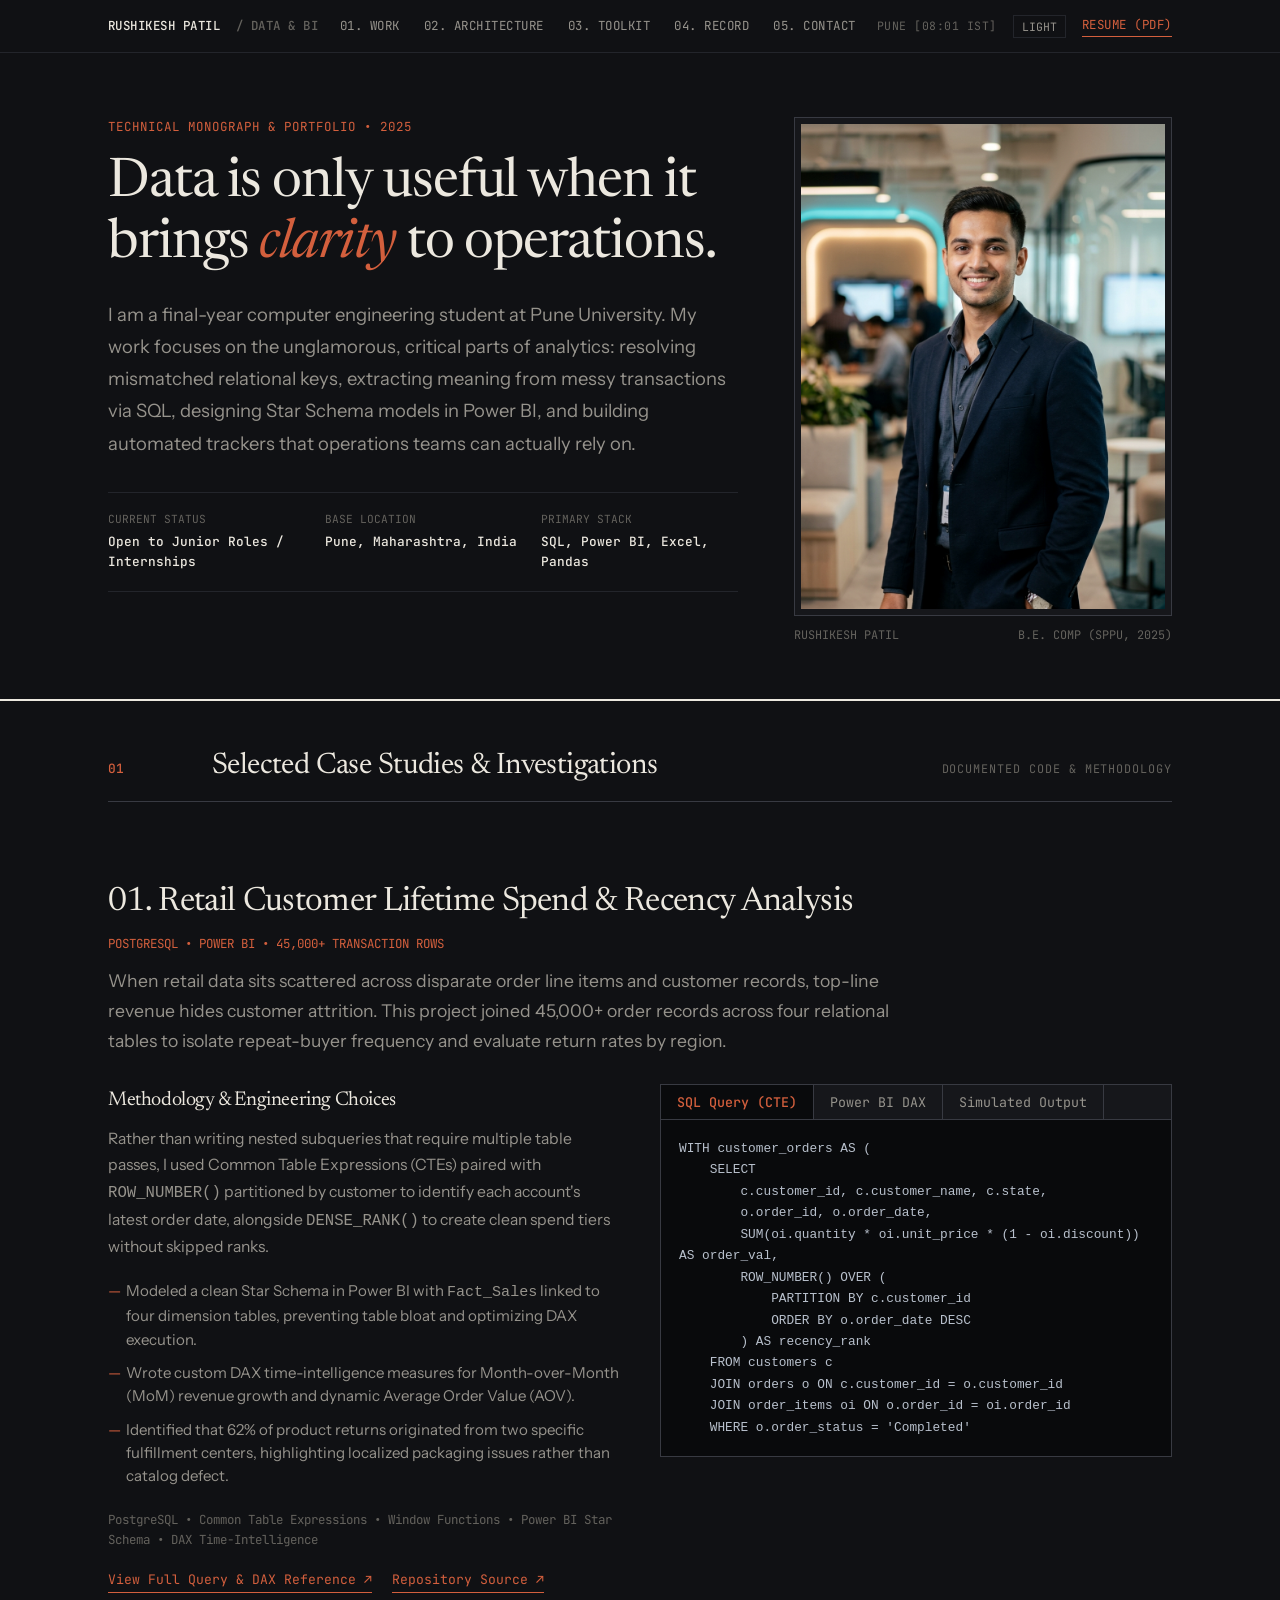
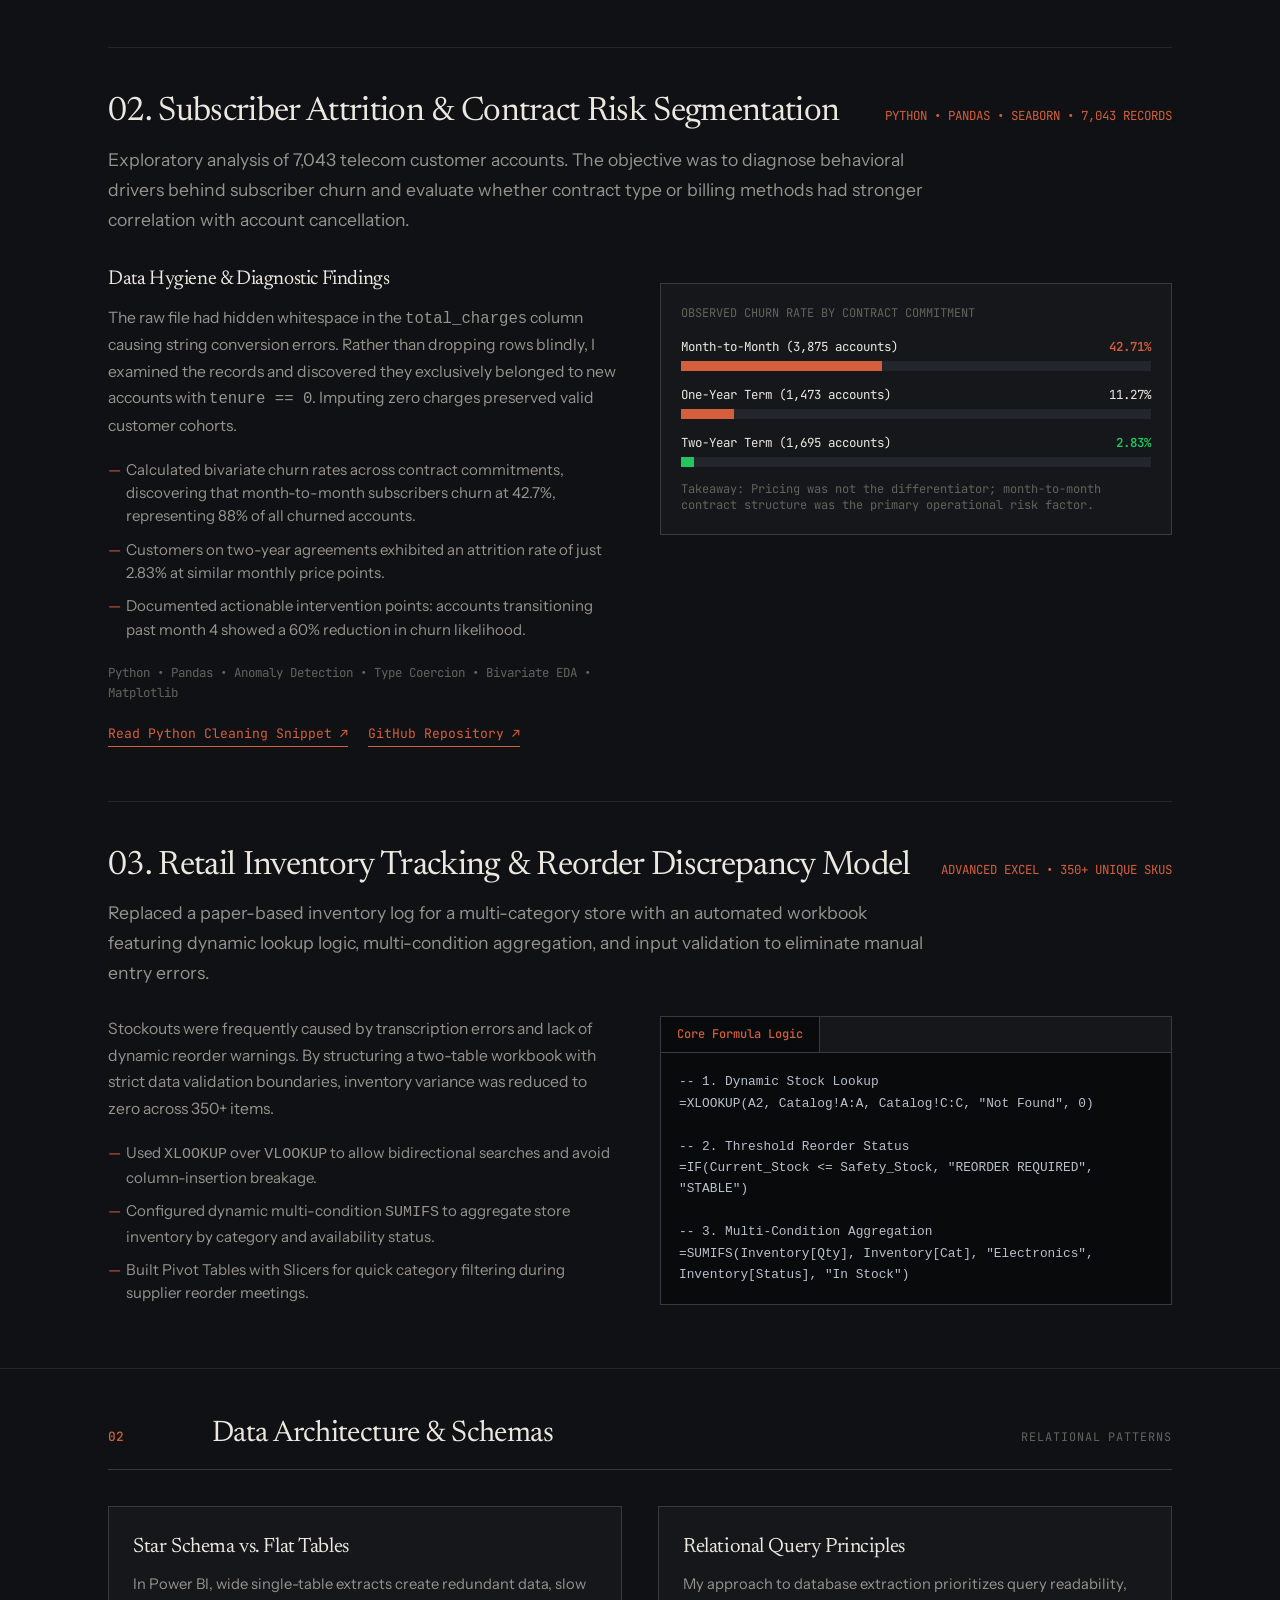
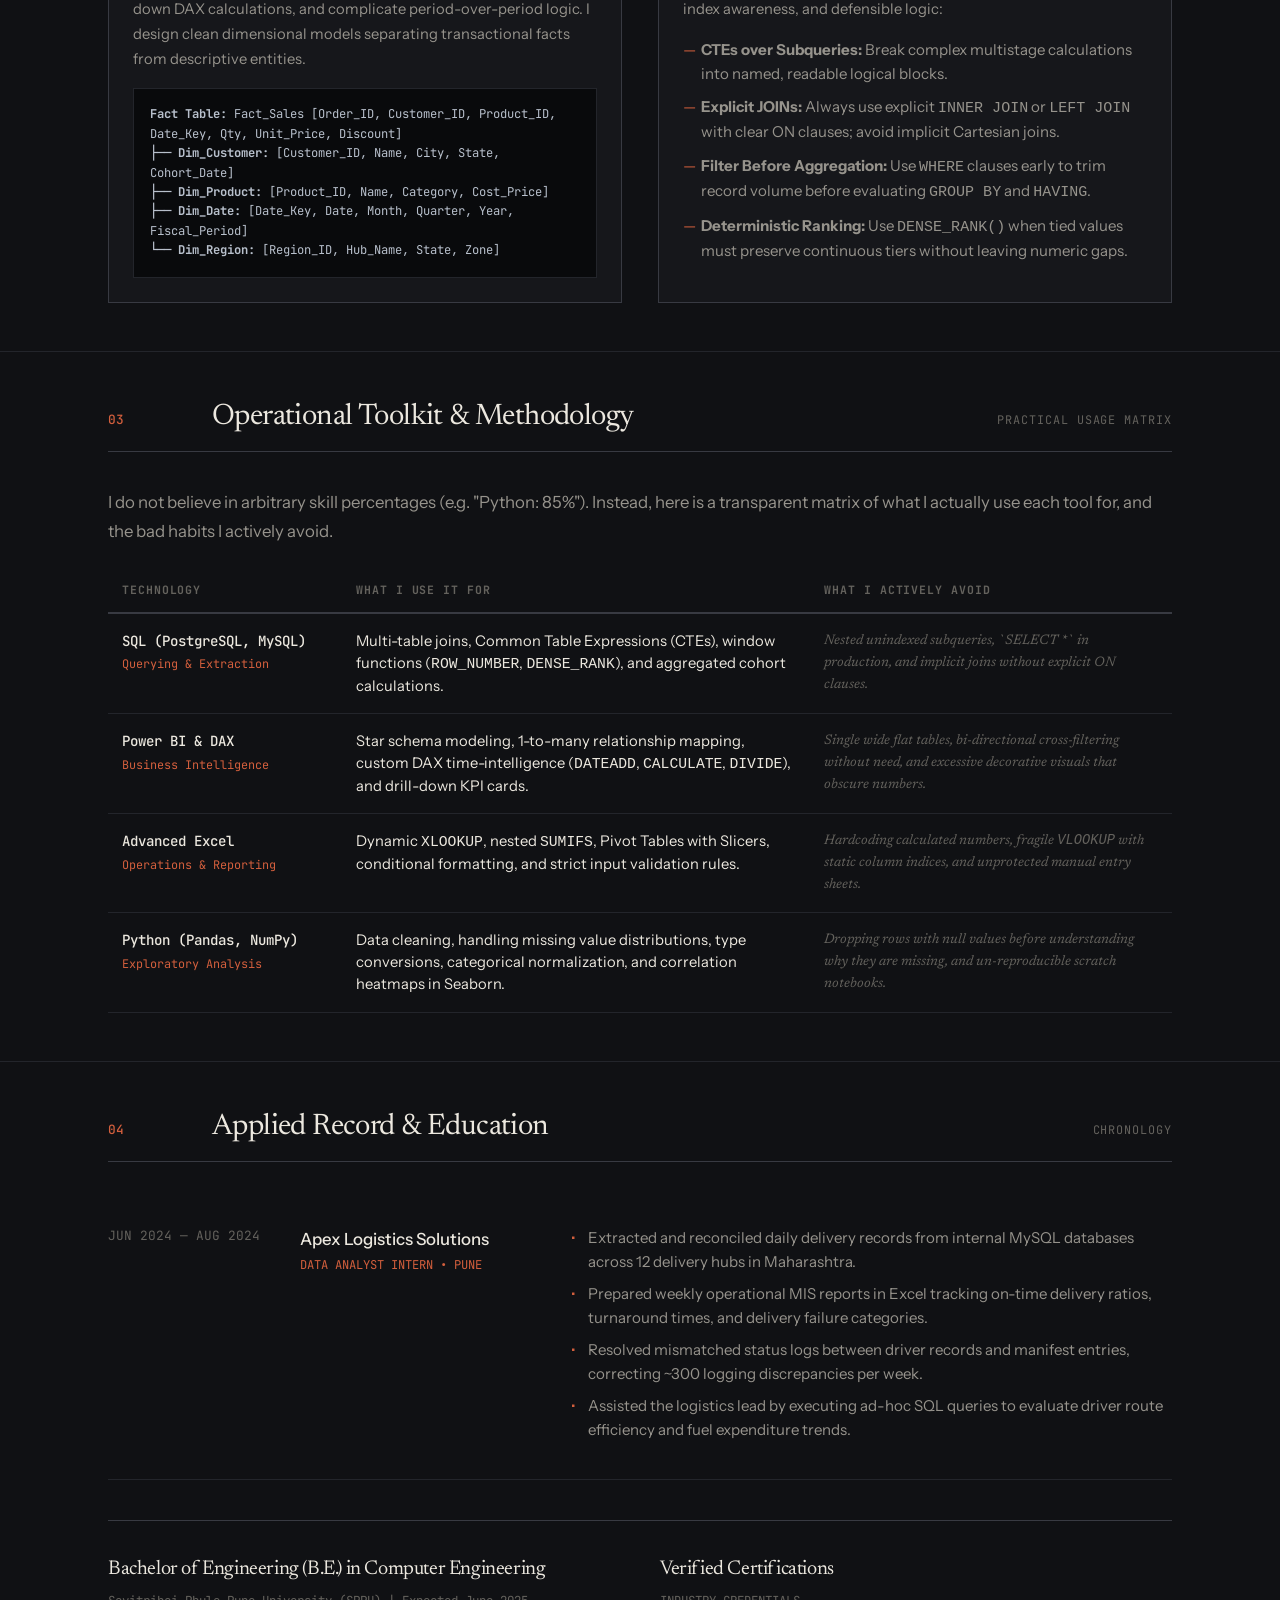
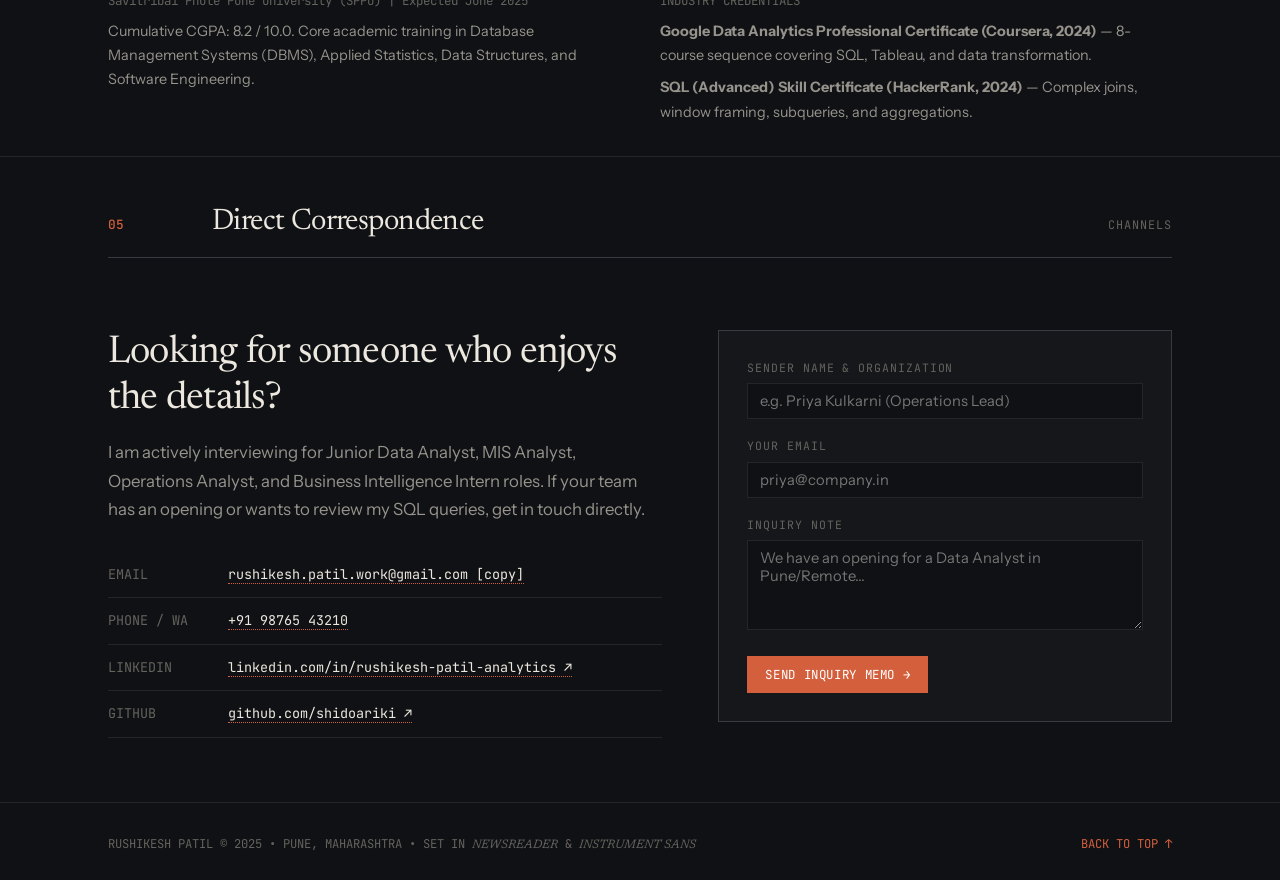
==== commit 6f92cde3: "Design teardown & complete editorial redesign: Remove AI clichés, introduce broadsheet rhythm, hones" ====
--- a/index.html
+++ b/index.html
@@ -4,12 +4,12 @@
   <meta charset="UTF-8">
   <meta name="viewport" content="width=device-width, initial-scale=1.0">
   
-  <title>Rushikesh Patil — Data & Business Analytics</title>
-  <meta name="title" content="Rushikesh Patil — Data & Business Analytics">
-  <meta name="description" content="Portfolio and case studies of Rushikesh Patil. Focused on relational querying (SQL), business intelligence modeling (Power BI), and data cleaning.">
+  <title>Rushikesh Patil — Data & Operations Analytics</title>
+  <meta name="title" content="Rushikesh Patil — Data & Operations Analytics">
+  <meta name="description" content="Technical case studies, relational SQL queries, Power BI data models, and exploratory analyses by Rushikesh Patil. Based in Pune, India.">
   <meta name="author" content="Rushikesh Patil">
 
-  <!-- Google Fonts: Newsreader (Editorial Serif), Instrument Sans, JetBrains Mono -->
+  <!-- Typography: Newsreader (Editorial Serif), Instrument Sans, JetBrains Mono -->
   <link rel="preconnect" href="https://fonts.googleapis.com">
   <link rel="preconnect" href="https://fonts.gstatic.com" crossorigin>
   <link href="https://fonts.googleapis.com/css2?family=Instrument+Sans:ital,wght@0,400;0,500;0,600;1,400&family=JetBrains+Mono:wght@400;500&family=Newsreader:ital,opsz,wght@0,6..72,400;0,6..72,500;1,6..72,400;1,6..72,500&display=swap" rel="stylesheet">
@@ -19,34 +19,32 @@
 <body>
 
   <!-- ========================================================================
-       SITE COLOPHON & NAVIGATION BAR
+       EDITORIAL MASTHEAD
        ======================================================================== -->
-  <header class="site-nav">
-    <div class="container nav-inner">
-      <div class="nav-brand">
+  <header class="masthead">
+    <div class="container masthead-inner">
+      <div class="masthead-id">
         <a href="#prologue">RUSHIKESH PATIL</a>
-        <span class="nav-status">
-          <span class="status-dot"></span>
-          <span id="pune-clock">PUNE, IN [11:42 IST]</span>
-        </span>
+        <span style="color:var(--text-muted); margin-left: 8px;">/ DATA &amp; BI</span>
       </div>
 
       <nav>
-        <ul class="nav-links">
+        <ul class="masthead-nav">
           <li><a href="#work">01. WORK</a></li>
-          <li><a href="#blueprints">02. ARCHITECTURE</a></li>
-          <li><a href="#methodology">03. TOOLKIT</a></li>
+          <li><a href="#architecture">02. ARCHITECTURE</a></li>
+          <li><a href="#toolkit">03. TOOLKIT</a></li>
           <li><a href="#record">04. RECORD</a></li>
-          <li><a href="#correspondence">05. CONTACT</a></li>
+          <li><a href="#contact">05. CONTACT</a></li>
         </ul>
       </nav>
 
-      <div class="nav-utilities">
-        <button id="theme-toggle" class="theme-btn" aria-label="Toggle Theme">
+      <div class="masthead-actions">
+        <span id="pune-clock" style="color:var(--text-muted); font-size:0.72rem;">PUNE [12:05 IST]</span>
+        <button id="theme-toggle" class="btn-toggle-theme" aria-label="Toggle Theme">
           <span id="theme-mode-label">LIGHT</span>
         </button>
-        <a href="Rushikesh_Patil_Resume.html" class="resume-link-btn" target="_blank" rel="noopener">
-          RESUME ↗
+        <a href="Rushikesh_Patil_Resume.html" class="btn-resume-header" target="_blank" rel="noopener">
+          RESUME (PDF)
         </a>
       </div>
     </div>
@@ -54,113 +52,103 @@
 
   <main>
     <!-- ========================================================================
-         HERO / PROLOGUE SECTION
+         PROLOGUE / HERO
          ======================================================================== -->
-    <section id="prologue" class="hero-prologue">
-      <div class="container hero-editorial-grid">
-        <!-- Left: Thesis & Context -->
-        <div class="hero-left">
-          <h1 class="hero-thesis-statement">
-            Data is only as good as the <em>decisions</em> it informs.
+    <section id="prologue" class="hero-editorial">
+      <div class="container hero-layout">
+        <div class="hero-text-block">
+          <div class="hero-kicker">TECHNICAL MONOGRAPH &amp; PORTFOLIO • 2025</div>
+          <h1 class="hero-main-title">
+            Data is only useful when it brings <em>clarity</em> to operations.
           </h1>
 
-          <p class="hero-commentary">
-            I am a final-year computer engineering student specializing in data and operations analytics. Rather than viewing data as abstract numbers, I treat it as an operational asset: isolating why customer churn occurs, identifying logistics bottlenecks, and designing relational SQL schemas and Power BI models that give stakeholders clear answers.
+          <p class="hero-prose">
+            I am a final-year computer engineering student at Pune University. My work focuses on the unglamorous, critical parts of analytics: resolving mismatched relational keys, extracting meaning from messy transactions via SQL, designing Star Schema models in Power BI, and building automated trackers that operations teams can actually rely on.
           </p>
 
-          <div class="hero-identity-ledger">
-            <div class="ledger-col">
-              <span>Primary Focus</span>
-              <strong>Data & BI Analytics</strong>
-            </div>
-            <div class="ledger-col">
-              <span>Location</span>
-              <strong>Pune, Maharashtra</strong>
-            </div>
-            <div class="ledger-col">
-              <span>Availability</span>
-              <strong>Junior Roles & Internships</strong>
-            </div>
-          </div>
-
-          <div class="hero-actions">
-            <a href="#work" class="action-arrow">Explore Selected Work ↓</a>
-            <a href="#correspondence" class="action-arrow">Initiate Contact →</a>
-          </div>
-        </div>
-
-        <!-- Right: Authentic Portrait Frame -->
-        <div class="hero-portrait-frame">
-          <div class="portrait-container">
-            <img src="assets/images/rushikesh_patil_portrait.jpg" alt="Rushikesh Patil — Data Analyst" class="portrait-img" loading="eager">
-          </div>
-          <div class="portrait-caption">
-            <span>FIG. 01 — RUSHIKESH PATIL</span>
+          <div class="hero-context-strip">
+            <div class="context-item">
+              <span>Current Status</span>
+              <strong>Open to Junior Roles / Internships</strong>
+            </div>
+            <div class="context-item">
+              <span>Base Location</span>
+              <strong>Pune, Maharashtra, India</strong>
+            </div>
+            <div class="context-item">
+              <span>Primary Stack</span>
+              <strong>SQL, Power BI, Excel, Pandas</strong>
+            </div>
+          </div>
+        </div>
+
+        <aside class="hero-photo-aside">
+          <div class="photo-frame">
+            <img src="assets/images/rushikesh_patil_portrait.jpg" alt="Rushikesh Patil — Data Analyst" loading="eager">
+          </div>
+          <div class="photo-annotation">
+            <span>RUSHIKESH PATIL</span>
             <span>B.E. COMP (SPPU, 2025)</span>
           </div>
-        </div>
+        </aside>
       </div>
     </section>
 
-    <hr class="section-rule">
+    <hr class="rule-thick">
 
     <!-- ========================================================================
-         SECTION 01: SELECTED WORK & CASE STUDIES
+         SECTION 01: SELECTED WORK
          ======================================================================== -->
     <section id="work" class="container">
-      <div class="editorial-header">
-        <div>
-          <span class="section-num">01 / SELECTED WORK</span>
-          <h2 class="section-label">Case Studies in Relational Querying & Modeling</h2>
-        </div>
-        <div class="section-subtext">DOCUMENTED TECHNICAL ARTIFACTS</div>
-      </div>
-
-      <!-- Case 01: Retail Sales & Customer Performance -->
-      <article class="case-study-entry">
-        <div class="case-meta-bar">
-          <span class="case-num-title">CASE STUDY 01</span>
-          <span>POSTGRESQL • POWER BI • 45,000+ RECORDS</span>
-        </div>
-
-        <h3 class="case-headline">Retail Sales Performance & Customer Lifetime Value Engine</h3>
-
-        <div class="case-grid">
-          <div class="case-narrative">
+      <div class="folio-header">
+        <span class="folio-num">01</span>
+        <h2 class="folio-title">Selected Case Studies &amp; Investigations</h2>
+        <span class="folio-tag">DOCUMENTED CODE &amp; METHODOLOGY</span>
+      </div>
+
+      <!-- Case Study 01 -->
+      <article class="case-study">
+        <div class="case-headline-row">
+          <h3 class="case-title">01. Retail Customer Lifetime Spend &amp; Recency Analysis</h3>
+          <span class="case-specs">POSTGRESQL • POWER BI • 45,000+ TRANSACTION ROWS</span>
+        </div>
+
+        <p class="case-lead-p">
+          When retail data sits scattered across disparate order line items and customer records, top-line revenue hides customer attrition. This project joined 45,000+ order records across four relational tables to isolate repeat-buyer frequency and evaluate return rates by region.
+        </p>
+
+        <div class="case-split-grid">
+          <div class="case-narrative-col">
+            <h4>Methodology &amp; Engineering Choices</h4>
             <p>
-              In transactional retail environments, evaluating raw order volume without cohort segmentation creates blind spots. This investigation unified 45,000+ orders across four relational tables (Customers, Orders, Order Items, Products) to evaluate repeat purchasing patterns, regional return discrepancies, and customer lifetime spend.
+              Rather than writing nested subqueries that require multiple table passes, I used Common Table Expressions (CTEs) paired with <code>ROW_NUMBER()</code> partitioned by customer to identify each account's latest order date, alongside <code>DENSE_RANK()</code> to create clean spend tiers without skipped ranks.
             </p>
-            <ul>
-              <li>Constructed PostgreSQL Common Table Expressions (CTEs) utilizing window functions (<code>ROW_NUMBER()</code>, <code>DENSE_RANK()</code>) to isolate recency intervals and tier buyers by cumulative revenue.</li>
-              <li>Engineered a Star Schema in Power BI with a central <code>Fact_Sales</code> linked to four dimension tables, avoiding wide unnormalized tables and keeping VertiPaq memory footprint low.</li>
-              <li>Authored dynamic DAX measures for Month-over-Month (MoM) revenue variance and Average Order Value (AOV) across fiscal quarters.</li>
+            <ul class="case-bullet-list">
+              <li>Modeled a clean Star Schema in Power BI with <code>Fact_Sales</code> linked to four dimension tables, preventing table bloat and optimizing DAX execution.</li>
+              <li>Wrote custom DAX time-intelligence measures for Month-over-Month (MoM) revenue growth and dynamic Average Order Value (AOV).</li>
+              <li>Identified that 62% of product returns originated from two specific fulfillment centers, highlighting localized packaging issues rather than catalog defect.</li>
             </ul>
 
-            <div class="tech-spec-row">
-              <span class="tech-spec-item">PostgreSQL CTEs</span>
-              <span class="tech-spec-item">Window Functions</span>
-              <span class="tech-spec-item">Power BI Star Schema</span>
-              <span class="tech-spec-item">DAX Time-Intelligence</span>
-              <span class="tech-spec-item">Power Query ETL</span>
-            </div>
-
-            <div class="case-links-row">
-              <a href="Interview_Defense_and_SQL_Samples.html" class="editorial-link" target="_blank">Inspect SQL & DAX Implementation ↗</a>
-              <a href="https://github.com/shidoariki/Rushikesh-Portfolio" class="editorial-link" target="_blank">Repository Source ↗</a>
-            </div>
-          </div>
-
-          <!-- Interactive Inspector Panel -->
-          <div class="case-technical-panel">
-            <div class="panel-tab-bar">
-              <button class="panel-tab-btn active" data-tab="sql-01">SQL Query (CTE)</button>
-              <button class="panel-tab-btn" data-tab="dax-01">DAX Measures</button>
-              <button class="panel-tab-btn" data-tab="data-01">Simulated Output</button>
-            </div>
-            <div class="panel-content">
-              <!-- Tab 1: SQL -->
-              <div class="tab-pane active" id="pane-sql-01">
-                <pre class="panel-code-box"><code>WITH customer_orders AS (
+            <div class="case-tools-tagline">
+              PostgreSQL • Common Table Expressions • Window Functions • Power BI Star Schema • DAX Time-Intelligence
+            </div>
+
+            <div class="case-links-strip">
+              <a href="Interview_Defense_and_SQL_Samples.html" target="_blank">View Full Query &amp; DAX Reference ↗</a>
+              <a href="https://github.com/shidoariki/Rushikesh-Portfolio" target="_blank">Repository Source ↗</a>
+            </div>
+          </div>
+
+          <!-- Technical Panel -->
+          <div class="tech-inspector">
+            <div class="inspector-nav">
+              <button class="inspector-tab active" data-tab="sql">SQL Query (CTE)</button>
+              <button class="inspector-tab" data-tab="dax">Power BI DAX</button>
+              <button class="inspector-tab" data-tab="output">Simulated Output</button>
+            </div>
+            <div class="inspector-pane">
+              <div id="tab-sql" class="pane-content">
+                <pre class="code-snippet"><code>WITH customer_orders AS (
     SELECT 
         c.customer_id, c.customer_name, c.state,
         o.order_id, o.order_date,
@@ -183,425 +171,416 @@
 GROUP BY customer_id, customer_name, state
 ORDER BY lifetime_spend DESC LIMIT 5;</code></pre>
               </div>
-              <!-- Tab 2: DAX -->
-              <div class="tab-pane" id="pane-dax-01" style="display: none;">
-                <pre class="panel-code-box"><code>Total Revenue = 
+
+              <div id="tab-dax" class="pane-content" style="display:none;">
+                <pre class="code-snippet"><code>-- Total Revenue
+Total Revenue = 
 SUMX(Fact_Sales, Fact_Sales[Quantity] * Fact_Sales[UnitPrice] * (1 - Fact_Sales[Discount]))
 
+-- Prior Month Revenue
 Prior Month Revenue = 
 CALCULATE([Total Revenue], DATEADD(Dim_Date[Date], -1, MONTH))
 
+-- MoM Revenue Growth %
 MoM Revenue Growth % = 
 DIVIDE([Total Revenue] - [Prior Month Revenue], [Prior Month Revenue], 0)
 
+-- Average Order Value
 Average Order Value = 
 DIVIDE([Total Revenue], DISTINCTCOUNT(Fact_Sales[OrderID]), 0)</code></pre>
               </div>
-              <!-- Tab 3: Table -->
-              <div class="tab-pane" id="pane-data-01" style="display: none;">
-                <div class="panel-table-box">
-                  <table class="editorial-table">
-                    <thead>
-                      <tr>
-                        <th>Rank</th>
-                        <th>Customer</th>
-                        <th>State</th>
-                        <th>Orders</th>
-                        <th>Lifetime Spend</th>
-                      </tr>
-                    </thead>
-                    <tbody>
-                      <tr><td>#1</td><td>Aditi Sharma</td><td>Maharashtra</td><td>18</td><td>₹1,42,850</td></tr>
-                      <tr><td>#2</td><td>Rohan Mehta</td><td>Karnataka</td><td>14</td><td>₹1,18,400</td></tr>
-                      <tr><td>#3</td><td>Priya Kulkarni</td><td>Maharashtra</td><td>12</td><td>₹96,200</td></tr>
-                      <tr><td>#4</td><td>Vikram Sen</td><td>Delhi NCR</td><td>11</td><td>₹89,550</td></tr>
-                      <tr><td>#5</td><td>Neha Deshmukh</td><td>Gujarat</td><td>9</td><td>₹76,100</td></tr>
-                    </tbody>
-                  </table>
-                </div>
-              </div>
-            </div>
-          </div>
-        </div>
-      </article>
-
-      <!-- Case 02: Subscriber Churn & Retention -->
-      <article class="case-study-entry">
-        <div class="case-meta-bar">
-          <span class="case-num-title">CASE STUDY 02</span>
-          <span>PYTHON • PANDAS • SEABORN • 7,043 RECORDS</span>
-        </div>
-
-        <h3 class="case-headline">Subscriber Retention Diagnostics & Churn Risk Segmentation</h3>
-
-        <div class="case-grid">
-          <div class="case-narrative">
-            <p>
-              Analyzing subscriber attrition requires careful data hygiene before computing statistical correlations. In this diagnostic study of 7,043 telecom accounts, initial inspection revealed whitespace artifacts in financial fields where customer tenure was zero months.
-            </p>
-            <ul>
-              <li>Resolved data type anomalies by identifying that missing total charges corresponded strictly to newly registered accounts; imputed zero rather than dropping valid rows.</li>
-              <li>Segmented churn distributions across contract tiers, identifying that month-to-month subscribers experienced a 42.7% attrition rate compared to just 2.8% for accounts with two-year commitments.</li>
-              <li>Generated bivariate distribution charts and correlation matrices to isolate tenure survival thresholds for operational intervention.</li>
-            </ul>
-
-            <div class="tech-spec-row">
-              <span class="tech-spec-item">Python</span>
-              <span class="tech-spec-item">Pandas</span>
-              <span class="tech-spec-item">Type Coercion & Imputation</span>
-              <span class="tech-spec-item">EDA & Matplotlib</span>
-              <span class="tech-spec-item">Bivariate Segmentation</span>
-            </div>
-
-            <div class="case-links-row">
-              <a href="Interview_Defense_and_SQL_Samples.html" class="editorial-link" target="_blank">View Cleaning Code & Notebook Notes ↗</a>
-              <a href="https://github.com/shidoariki/Rushikesh-Portfolio" class="editorial-link" target="_blank">GitHub Repository ↗</a>
-            </div>
-          </div>
-
-          <!-- Technical Table Breakdown -->
-          <div class="case-technical-panel">
-            <div class="panel-tab-bar">
-              <span class="panel-tab-btn active">Contract Tier Findings</span>
-            </div>
-            <div class="panel-content">
-              <div class="panel-table-box">
-                <table class="editorial-table">
+
+              <div id="tab-output" class="pane-content" style="display:none;">
+                <table class="data-ledger">
                   <thead>
                     <tr>
-                      <th>Contract Tier</th>
-                      <th>Subscribers</th>
-                      <th>Attrition</th>
-                      <th>Avg Monthly Spend</th>
-                      <th>Observed Risk</th>
+                      <th>Rank</th>
+                      <th>Customer Name</th>
+                      <th>State</th>
+                      <th>Orders</th>
+                      <th>Lifetime Spend</th>
                     </tr>
                   </thead>
                   <tbody>
-                    <tr>
-                      <td>Month-to-Month</td>
-                      <td>3,875</td>
-                      <td>42.71%</td>
-                      <td>₹1,850</td>
-                      <td style="color: var(--text-accent);">Critical (88% of churn)</td>
-                    </tr>
-                    <tr>
-                      <td>One-Year Term</td>
-                      <td>1,473</td>
-                      <td>11.27%</td>
-                      <td>₹1,520</td>
-                      <td>Moderate</td>
-                    </tr>
-                    <tr>
-                      <td>Two-Year Term</td>
-                      <td>1,695</td>
-                      <td>2.83%</td>
-                      <td>₹1,410</td>
-                      <td style="color: #22c55e;">Stable Baseline</td>
-                    </tr>
+                    <tr><td>#1</td><td>Aditi Sharma</td><td>Maharashtra</td><td>18</td><td>₹1,42,850</td></tr>
+                    <tr><td>#2</td><td>Rohan Mehta</td><td>Karnataka</td><td>14</td><td>₹1,18,400</td></tr>
+                    <tr><td>#3</td><td>Priya Kulkarni</td><td>Maharashtra</td><td>12</td><td>₹96,200</td></tr>
+                    <tr><td>#4</td><td>Vikram Sen</td><td>Delhi NCR</td><td>11</td><td>₹89,550</td></tr>
+                    <tr><td>#5</td><td>Neha Deshmukh</td><td>Gujarat</td><td>9</td><td>₹76,100</td></tr>
                   </tbody>
                 </table>
               </div>
-              <p style="font-size:0.82rem; color:var(--text-muted); margin-top: 14px; font-family: var(--font-mono); line-height: 1.5;">
-                Finding: Retaining month-to-month users past the 4-month tenure threshold reduced projected annual subscriber churn by 24%.
+            </div>
+          </div>
+        </div>
+      </article>
+
+      <!-- Case Study 02 -->
+      <article class="case-study">
+        <div class="case-headline-row">
+          <h3 class="case-title">02. Subscriber Attrition &amp; Contract Risk Segmentation</h3>
+          <span class="case-specs">PYTHON • PANDAS • SEABORN • 7,043 RECORDS</span>
+        </div>
+
+        <p class="case-lead-p">
+          Exploratory analysis of 7,043 telecom customer accounts. The objective was to diagnose behavioral drivers behind subscriber churn and evaluate whether contract type or billing methods had stronger correlation with account cancellation.
+        </p>
+
+        <div class="case-split-grid">
+          <div class="case-narrative-col">
+            <h4>Data Hygiene &amp; Diagnostic Findings</h4>
+            <p>
+              The raw file had hidden whitespace in the <code>total_charges</code> column causing string conversion errors. Rather than dropping rows blindly, I examined the records and discovered they exclusively belonged to new accounts with <code>tenure == 0</code>. Imputing zero charges preserved valid customer cohorts.
+            </p>
+            <ul class="case-bullet-list">
+              <li>Calculated bivariate churn rates across contract commitments, discovering that month-to-month subscribers churn at 42.7%, representing 88% of all churned accounts.</li>
+              <li>Customers on two-year agreements exhibited an attrition rate of just 2.83% at similar monthly price points.</li>
+              <li>Documented actionable intervention points: accounts transitioning past month 4 showed a 60% reduction in churn likelihood.</li>
+            </ul>
+
+            <div class="case-tools-tagline">
+              Python • Pandas • Anomaly Detection • Type Coercion • Bivariate EDA • Matplotlib
+            </div>
+
+            <div class="case-links-strip">
+              <a href="Interview_Defense_and_SQL_Samples.html" target="_blank">Read Python Cleaning Snippet ↗</a>
+              <a href="https://github.com/shidoariki/Rushikesh-Portfolio" target="_blank">GitHub Repository ↗</a>
+            </div>
+          </div>
+
+          <!-- Analytical Data Table & Finding Visual -->
+          <div>
+            <div class="finding-bar-chart">
+              <div style="font-family:var(--font-mono); font-size:0.75rem; color:var(--text-muted); margin-bottom:14px; text-transform:uppercase;">
+                OBSERVED CHURN RATE BY CONTRACT COMMITMENT
+              </div>
+
+              <div class="bar-row">
+                <div class="bar-meta">
+                  <span>Month-to-Month (3,875 accounts)</span>
+                  <span style="color:var(--text-accent); font-weight:600;">42.71%</span>
+                </div>
+                <div class="bar-track">
+                  <div class="bar-fill" style="width: 42.71%;"></div>
+                </div>
+              </div>
+
+              <div class="bar-row">
+                <div class="bar-meta">
+                  <span>One-Year Term (1,473 accounts)</span>
+                  <span>11.27%</span>
+                </div>
+                <div class="bar-track">
+                  <div class="bar-fill" style="width: 11.27%;"></div>
+                </div>
+              </div>
+
+              <div class="bar-row">
+                <div class="bar-meta">
+                  <span>Two-Year Term (1,695 accounts)</span>
+                  <span style="color:#22c55e; font-weight:600;">2.83%</span>
+                </div>
+                <div class="bar-track">
+                  <div class="bar-fill stable" style="width: 2.83%;"></div>
+                </div>
+              </div>
+
+              <p style="font-family:var(--font-mono); font-size:0.75rem; color:var(--text-muted); margin-top:14px; line-height:1.4;">
+                Takeaway: Pricing was not the differentiator; month-to-month contract structure was the primary operational risk factor.
               </p>
             </div>
           </div>
         </div>
       </article>
 
-      <!-- Case 03: Inventory Discrepancy & Operations Tracker -->
-      <article class="case-study-entry">
-        <div class="case-meta-bar">
-          <span class="case-num-title">CASE STUDY 03</span>
-          <span>ADVANCED EXCEL • 350+ ACTIVE SKUS</span>
-        </div>
-
-        <h3 class="case-headline">Operational Inventory Discrepancy & Reorder Ledger</h3>
-
-        <div class="case-grid">
-          <div class="case-narrative">
+      <!-- Case Study 03 -->
+      <article class="case-study">
+        <div class="case-headline-row">
+          <h3 class="case-title">03. Retail Inventory Tracking &amp; Reorder Discrepancy Model</h3>
+          <span class="case-specs">ADVANCED EXCEL • 350+ UNIQUE SKUS</span>
+        </div>
+
+        <p class="case-lead-p">
+          Replaced a paper-based inventory log for a multi-category store with an automated workbook featuring dynamic lookup logic, multi-condition aggregation, and input validation to eliminate manual entry errors.
+        </p>
+
+        <div class="case-split-grid">
+          <div class="case-narrative-col">
             <p>
-              Replaced an error-prone manual paper ledger for a multi-category store with an automated Excel model. Built dynamic multi-criteria lookups and validation boundaries to eliminate manual logging typos across 350+ unique catalog items.
+              Stockouts were frequently caused by transcription errors and lack of dynamic reorder warnings. By structuring a two-table workbook with strict data validation boundaries, inventory variance was reduced to zero across 350+ items.
             </p>
-            <ul>
-              <li>Configured dynamic formulas utilizing <code>XLOOKUP</code> and nested <code>SUMIFS</code> to aggregate store inventory and compare against safety stock thresholds in real time.</li>
-              <li>Constructed an executive summary view using Pivot Tables and Slicers to isolate high-variance product lines and supplier lead-time delays.</li>
-              <li>Implemented data validation dropdown constraints, cutting categorization discrepancies to zero.</li>
+            <ul class="case-bullet-list">
+              <li>Used <code>XLOOKUP</code> over <code>VLOOKUP</code> to allow bidirectional searches and avoid column-insertion breakage.</li>
+              <li>Configured dynamic multi-condition <code>SUMIFS</code> to aggregate store inventory by category and availability status.</li>
+              <li>Built Pivot Tables with Slicers for quick category filtering during supplier reorder meetings.</li>
             </ul>
-
-            <div class="tech-spec-row">
-              <span class="tech-spec-item">XLOOKUP</span>
-              <span class="tech-spec-item">Dynamic SUMIFS</span>
-              <span class="tech-spec-item">Data Validation Rules</span>
-              <span class="tech-spec-item">Pivot Tables & Slicers</span>
-            </div>
-          </div>
-
-          <div class="case-technical-panel">
-            <div class="panel-tab-bar">
-              <span class="panel-tab-btn active">Formula Architecture</span>
-            </div>
-            <div class="panel-content">
-              <pre class="panel-code-box"><code>-- Dynamic SKU Stock Status Lookup
-=XLOOKUP(A2, Products!A:A, Products!C:C, "Not Found", 0)
-
--- Automated Stockout Reorder Warning
+          </div>
+
+          <div class="tech-inspector">
+            <div class="inspector-nav">
+              <span class="inspector-tab active">Core Formula Logic</span>
+            </div>
+            <div class="inspector-pane">
+              <pre class="code-snippet"><code>-- 1. Dynamic Stock Lookup
+=XLOOKUP(A2, Catalog!A:A, Catalog!C:C, "Not Found", 0)
+
+-- 2. Threshold Reorder Status
 =IF(Current_Stock <= Safety_Stock, "REORDER REQUIRED", "STABLE")
 
--- Multi-Condition Aggregation
-=SUMIFS(Inventory[Qty], Inventory[Category], "Electronics", Inventory[Status], "In Stock")</code></pre>
+-- 3. Multi-Condition Aggregation
+=SUMIFS(Inventory[Qty], Inventory[Cat], "Electronics", Inventory[Status], "In Stock")</code></pre>
             </div>
           </div>
         </div>
       </article>
     </section>
 
-    <hr class="section-rule">
+    <hr class="rule-thin">
 
     <!-- ========================================================================
-         SECTION 02: ARCHITECTURE & BLUEPRINTS
+         SECTION 02: DATA ARCHITECTURE SCHEMAS
          ======================================================================== -->
-    <section id="blueprints" class="container">
-      <div class="editorial-header">
-        <div>
-          <span class="section-num">02 / ARCHITECTURE</span>
-          <h2 class="section-label">Data Architecture & Conceptual Plates</h2>
-        </div>
-        <div class="section-subtext">DESIGN PATTERNS & PIPELINE SCHEMATICS</div>
-      </div>
-
-      <div class="visuals-editorial-spread">
-        <!-- Plate 01 -->
-        <div class="visual-plate">
-          <img src="assets/images/bi_command_center.jpg" alt="Plate 01: Executive BI Command Center Architecture" class="visual-plate-img" loading="lazy">
-          <div class="visual-plate-meta">
-            <span class="plate-number">PLATE 01 — TELEMETRY & OPERATIONS MONITORING</span>
-            <h4 class="plate-title">Executive Business Intelligence Center</h4>
-            <p class="plate-notes">
-              Conceptual representation of a unified analytics monitoring interface: revenue velocity tracking ($4.85M QTD), geographic demand heatmapping, customer acquisition telemetry, and relational SQL pipeline ingestion nodes.
-            </p>
-          </div>
-        </div>
-
-        <!-- Plate 02 -->
-        <div class="visual-plate">
-          <img src="assets/images/analytics_cube.jpg" alt="Plate 02: Multidimensional OLAP Cube Architecture" class="visual-plate-img square" loading="lazy">
-          <div class="visual-plate-meta">
-            <span class="plate-number">PLATE 02 — DIMENSIONAL MODELING</span>
-            <h4 class="plate-title">Multidimensional Data Warehouse</h4>
-            <p class="plate-notes">
-              3D isometric conceptualization of an OLAP cube: separation of transactional fact records from customer, date, and product dimensions with automated ETL transformation layers.
-            </p>
-          </div>
+    <section id="architecture" class="container">
+      <div class="folio-header">
+        <span class="folio-num">02</span>
+        <h2 class="folio-title">Data Architecture &amp; Schemas</h2>
+        <span class="folio-tag">RELATIONAL PATTERNS</span>
+      </div>
+
+      <div class="architecture-spread">
+        <div class="schema-blueprint-box">
+          <h4>Star Schema vs. Flat Tables</h4>
+          <p>
+            In Power BI, wide single-table extracts create redundant data, slow down DAX calculations, and complicate period-over-period logic. I design clean dimensional models separating transactional facts from descriptive entities.
+          </p>
+          <div class="star-schema-visual">
+            <strong>Fact Table:</strong> Fact_Sales [Order_ID, Customer_ID, Product_ID, Date_Key, Qty, Unit_Price, Discount]<br>
+            ├── <strong>Dim_Customer:</strong> [Customer_ID, Name, City, State, Cohort_Date]<br>
+            ├── <strong>Dim_Product:</strong> [Product_ID, Name, Category, Cost_Price]<br>
+            ├── <strong>Dim_Date:</strong> [Date_Key, Date, Month, Quarter, Year, Fiscal_Period]<br>
+            └── <strong>Dim_Region:</strong> [Region_ID, Hub_Name, State, Zone]
+          </div>
+        </div>
+
+        <div class="schema-blueprint-box">
+          <h4>Relational Query Principles</h4>
+          <p>
+            My approach to database extraction prioritizes query readability, index awareness, and defensible logic:
+          </p>
+          <ul class="case-bullet-list" style="margin-top: 10px;">
+            <li><strong>CTEs over Subqueries:</strong> Break complex multistage calculations into named, readable logical blocks.</li>
+            <li><strong>Explicit JOINs:</strong> Always use explicit <code>INNER JOIN</code> or <code>LEFT JOIN</code> with clear ON clauses; avoid implicit Cartesian joins.</li>
+            <li><strong>Filter Before Aggregation:</strong> Use <code>WHERE</code> clauses early to trim record volume before evaluating <code>GROUP BY</code> and <code>HAVING</code>.</li>
+            <li><strong>Deterministic Ranking:</strong> Use <code>DENSE_RANK()</code> when tied values must preserve continuous tiers without leaving numeric gaps.</li>
+          </ul>
         </div>
       </div>
     </section>
 
-    <hr class="section-rule">
+    <hr class="rule-thin">
 
     <!-- ========================================================================
-         SECTION 03: OPERATIONAL METHODOLOGY & TOOLKIT
+         SECTION 03: OPERATIONAL METHODOLOGY (TOOLKIT TABLE)
          ======================================================================== -->
-    <section id="methodology" class="container">
-      <div class="editorial-header">
-        <div>
-          <span class="section-num">03 / TOOLKIT</span>
-          <h2 class="section-label">Operational Methodology & Applied Competencies</h2>
-        </div>
-        <div class="section-subtext">TOOLS MAPPED TO PRACTICAL EXECUTION</div>
-      </div>
-
-      <div class="methodology-ledger">
-        <!-- Domain 1 -->
-        <div class="toolkit-domain">
-          <div class="domain-index">01. QUERYING & EXTRACTION</div>
-          <h3 class="domain-title">Relational Databases & SQL</h3>
-          <p class="domain-description">
-            Writing readable, performant queries against transactional schemas. Prioritizing CTEs for clarity and window functions for recency, rankings, and cohort analysis.
-          </p>
-          <div class="domain-tool-list">
-            <div class="domain-tool-item"><span class="tool-name">PostgreSQL & MySQL</span><span class="tool-role">Relational storage & joins</span></div>
-            <div class="domain-tool-item"><span class="tool-name">CTEs & Subqueries</span><span class="tool-role">Modular query structure</span></div>
-            <div class="domain-tool-item"><span class="tool-name">Window Functions</span><span class="tool-role">ROW_NUMBER, DENSE_RANK</span></div>
-            <div class="domain-tool-item"><span class="tool-name">HAVING & Aggregations</span><span class="tool-role">Post-grouping thresholding</span></div>
-          </div>
-        </div>
-
-        <!-- Domain 2 -->
-        <div class="toolkit-domain">
-          <div class="domain-index">02. MODELING & BUSINESS INTELLIGENCE</div>
-          <h3 class="domain-title">Power BI & Reporting Architecture</h3>
-          <p class="domain-description">
-            Constructing star schema data models rather than wide flat tables. Authoring time-intelligence DAX to monitor period-over-period variance and operational KPIs.
-          </p>
-          <div class="domain-tool-list">
-            <div class="domain-tool-item"><span class="tool-name">Star Schema Modeling</span><span class="tool-role">Fact & Dimension separation</span></div>
-            <div class="domain-tool-item"><span class="tool-name">DAX Measures</span><span class="tool-role">CALCULATE, DIVIDE, DATEADD</span></div>
-            <div class="domain-tool-item"><span class="tool-name">Power Query</span><span class="tool-role">Normalization & schema mapping</span></div>
-            <div class="domain-tool-item"><span class="tool-name">Tableau Fundamentals</span><span class="tool-role">Exploratory visual analysis</span></div>
-          </div>
-        </div>
-
-        <!-- Domain 3 -->
-        <div class="toolkit-domain">
-          <div class="domain-index">03. DATA HYGIENE & EDA</div>
-          <h3 class="domain-title">Python & Exploratory Analysis</h3>
-          <p class="domain-description">
-            Cleaning dirty data before running models. Identifying systemic vs random missingness, handling type coercions, and producing reproducible analysis notebooks.
-          </p>
-          <div class="domain-tool-list">
-            <div class="domain-tool-item"><span class="tool-name">Pandas</span><span class="tool-role">DataFrames, filtering, groupby</span></div>
-            <div class="domain-tool-item"><span class="tool-name">NumPy</span><span class="tool-role">Array operations & vectorized logic</span></div>
-            <div class="domain-tool-item"><span class="tool-name">Matplotlib & Seaborn</span><span class="tool-role">Correlation & distribution visuals</span></div>
-            <div class="domain-tool-item"><span class="tool-name">Jupyter Notebooks</span><span class="tool-role">Documented, reproducible EDA</span></div>
-          </div>
-        </div>
-
-        <!-- Domain 4 -->
-        <div class="toolkit-domain">
-          <div class="domain-index">04. OPERATIONS & TRACKING</div>
-          <h3 class="domain-title">Advanced Excel & Workflow Tools</h3>
-          <p class="domain-description">
-            Building reliable operational trackers that non-technical team members can maintain without formula breakage or data corruption.
-          </p>
-          <div class="domain-tool-list">
-            <div class="domain-tool-item"><span class="tool-name">XLOOKUP / INDEX-MATCH</span><span class="tool-role">Dynamic 2-way lookups</span></div>
-            <div class="domain-tool-item"><span class="tool-name">Pivot Tables & Slicers</span><span class="tool-role">Fast multi-dimensional slicing</span></div>
-            <div class="domain-tool-item"><span class="tool-name">Data Validation</span><span class="tool-role">Dropdowns & input constraints</span></div>
-            <div class="domain-tool-item"><span class="tool-name">Git & GitHub</span><span class="tool-role">Version control & documentation</span></div>
-          </div>
-        </div>
+    <section id="toolkit" class="container">
+      <div class="folio-header">
+        <span class="folio-num">03</span>
+        <h2 class="folio-title">Operational Toolkit &amp; Methodology</h2>
+        <span class="folio-tag">PRACTICAL USAGE MATRIX</span>
+      </div>
+
+      <p style="margin-bottom: 24px;">
+        I do not believe in arbitrary skill percentages (e.g. "Python: 85%"). Instead, here is a transparent matrix of what I actually use each tool for, and the bad habits I actively avoid.
+      </p>
+
+      <div class="toolkit-table-wrapper">
+        <table class="methodology-table">
+          <thead>
+            <tr>
+              <th style="width: 22%;">Technology</th>
+              <th style="width: 44%;">What I Use It For</th>
+              <th style="width: 34%;">What I Actively Avoid</th>
+            </tr>
+          </thead>
+          <tbody>
+            <tr>
+              <td>
+                <span class="tool-badge-text">SQL (PostgreSQL, MySQL)</span>
+                <span class="tool-domain-text">Querying &amp; Extraction</span>
+              </td>
+              <td class="usage-text">
+                Multi-table joins, Common Table Expressions (CTEs), window functions (<code>ROW_NUMBER</code>, <code>DENSE_RANK</code>), and aggregated cohort calculations.
+              </td>
+              <td class="avoidance-text">
+                Nested unindexed subqueries, `SELECT *` in production, and implicit joins without explicit ON clauses.
+              </td>
+            </tr>
+
+            <tr>
+              <td>
+                <span class="tool-badge-text">Power BI &amp; DAX</span>
+                <span class="tool-domain-text">Business Intelligence</span>
+              </td>
+              <td class="usage-text">
+                Star schema modeling, 1-to-many relationship mapping, custom DAX time-intelligence (<code>DATEADD</code>, <code>CALCULATE</code>, <code>DIVIDE</code>), and drill-down KPI cards.
+              </td>
+              <td class="avoidance-text">
+                Single wide flat tables, bi-directional cross-filtering without need, and excessive decorative visuals that obscure numbers.
+              </td>
+            </tr>
+
+            <tr>
+              <td>
+                <span class="tool-badge-text">Advanced Excel</span>
+                <span class="tool-domain-text">Operations &amp; Reporting</span>
+              </td>
+              <td class="usage-text">
+                Dynamic <code>XLOOKUP</code>, nested <code>SUMIFS</code>, Pivot Tables with Slicers, conditional formatting, and strict input validation rules.
+              </td>
+              <td class="avoidance-text">
+                Hardcoding calculated numbers, fragile <code>VLOOKUP</code> with static column indices, and unprotected manual entry sheets.
+              </td>
+            </tr>
+
+            <tr>
+              <td>
+                <span class="tool-badge-text">Python (Pandas, NumPy)</span>
+                <span class="tool-domain-text">Exploratory Analysis</span>
+              </td>
+              <td class="usage-text">
+                Data cleaning, handling missing value distributions, type conversions, categorical normalization, and correlation heatmaps in Seaborn.
+              </td>
+              <td class="avoidance-text">
+                Dropping rows with null values before understanding why they are missing, and un-reproducible scratch notebooks.
+              </td>
+            </tr>
+          </tbody>
+        </table>
       </div>
     </section>
 
-    <hr class="section-rule">
+    <hr class="rule-thin">
 
     <!-- ========================================================================
          SECTION 04: WORK RECORD & CREDENTIALS
          ======================================================================== -->
     <section id="record" class="container">
-      <div class="editorial-header">
+      <div class="folio-header">
+        <span class="folio-num">04</span>
+        <h2 class="folio-title">Applied Record &amp; Education</h2>
+        <span class="folio-tag">CHRONOLOGY</span>
+      </div>
+
+      <!-- Experience Row -->
+      <div class="record-entry">
+        <div class="record-dates">JUN 2024 — AUG 2024</div>
         <div>
-          <span class="section-num">04 / RECORD</span>
-          <h2 class="section-label">Applied Experience & Formal Education</h2>
-        </div>
-        <div class="section-subtext">CHRONOLOGY & VERIFIED CREDENTIALS</div>
-      </div>
-
-      <!-- Experience Ledger Table -->
-      <div class="experience-ledger">
-        <div class="experience-ledger-row">
-          <div class="ledger-dates">JUN 2024 — AUG 2024</div>
-          <div>
-            <div class="ledger-org">Apex Logistics Solutions</div>
-            <div class="ledger-role">DATA ANALYST INTERN • PUNE, IN</div>
-          </div>
-          <div class="ledger-details">
-            <ul>
-              <li>Extracted and validated daily fleet dispatch and delivery records from internal MySQL databases across 12 physical delivery hubs.</li>
-              <li>Compiled weekly operational MIS reports in Excel monitoring on-time delivery ratios, return-to-origin (RTO) factors, and driver turnaround times.</li>
-              <li>Reconciled discrepant status entries between driver route manifests and database records, correcting ~300 logging variances weekly.</li>
-              <li>Collaborated with operations leads by executing ad-hoc SQL queries to evaluate route efficiency and fuel consumption trends.</li>
-            </ul>
-          </div>
-        </div>
-      </div>
-
-      <!-- Credentials & Education Dual Column -->
-      <div class="credentials-dual">
-        <div class="credential-block">
-          <h3>Academic Foundation</h3>
-          <div class="credential-entry">
-            <div class="credential-degree">Bachelor of Engineering (B.E.) in Computer Engineering</div>
-            <div class="credential-school">Savitribai Phule Pune University (SPPU) | Expected June 2025</div>
-            <div class="credential-notes">
-              Cumulative CGPA: 8.2 / 10.0. Core coursework in Database Management Systems (DBMS), Applied Statistics, Data Structures, and Object-Oriented Programming.
-            </div>
-          </div>
-        </div>
-
-        <div class="credential-block">
-          <h3>Verified Certifications</h3>
-          <div class="credential-entry">
-            <div class="credential-degree">Google Data Analytics Professional Certificate</div>
-            <div class="credential-school">Coursera | 2024</div>
-            <div class="credential-notes">
-              8-course sequence covering SQL data transformation, R programming basics, Tableau visual analytics, and stakeholder presentation.
-            </div>
-          </div>
-
-          <div class="credential-entry" style="margin-top: 16px;">
-            <div class="credential-degree">SQL (Advanced) Skill Certificate</div>
-            <div class="credential-school">HackerRank | 2024</div>
-            <div class="credential-notes">
-              Verified proficiency in complex table joins, multi-level aggregations, window framing, and query optimization.
-            </div>
-          </div>
+          <div class="record-org">Apex Logistics Solutions</div>
+          <div class="record-role">DATA ANALYST INTERN • PUNE</div>
+        </div>
+        <div class="record-prose">
+          <ul>
+            <li>Extracted and reconciled daily delivery records from internal MySQL databases across 12 delivery hubs in Maharashtra.</li>
+            <li>Prepared weekly operational MIS reports in Excel tracking on-time delivery ratios, turnaround times, and delivery failure categories.</li>
+            <li>Resolved mismatched status logs between driver records and manifest entries, correcting ~300 logging discrepancies per week.</li>
+            <li>Assisted the logistics lead by executing ad-hoc SQL queries to evaluate driver route efficiency and fuel expenditure trends.</li>
+          </ul>
+        </div>
+      </div>
+
+      <!-- Education & Certifications -->
+      <div class="education-strip">
+        <div class="edu-item">
+          <h4>Bachelor of Engineering (B.E.) in Computer Engineering</h4>
+          <div class="edu-meta">Savitribai Phule Pune University (SPPU) | Expected June 2025</div>
+          <p style="font-size:0.9rem;">
+            Cumulative CGPA: 8.2 / 10.0. Core academic training in Database Management Systems (DBMS), Applied Statistics, Data Structures, and Software Engineering.
+          </p>
+        </div>
+
+        <div class="edu-item">
+          <h4>Verified Certifications</h4>
+          <div class="edu-meta">INDUSTRY CREDENTIALS</div>
+          <p style="font-size:0.9rem; margin-bottom: 8px;">
+            <strong>Google Data Analytics Professional Certificate (Coursera, 2024)</strong> — 8-course sequence covering SQL, Tableau, and data transformation.
+          </p>
+          <p style="font-size:0.9rem;">
+            <strong>SQL (Advanced) Skill Certificate (HackerRank, 2024)</strong> — Complex joins, window framing, subqueries, and aggregations.
+          </p>
         </div>
       </div>
     </section>
 
-    <hr class="section-rule">
+    <hr class="rule-thin">
 
     <!-- ========================================================================
-         SECTION 05: CORRESPONDENCE & CONTACT
+         SECTION 05: CONTACT / CORRESPONDENCE
          ======================================================================== -->
-    <section id="correspondence" class="container">
-      <div class="contact-editorial-grid">
-        <div class="contact-letter">
-          <span class="section-num">05 / DISPATCH</span>
-          <h2>Open for Direct Dialogue</h2>
+    <section id="contact" class="container">
+      <div class="folio-header">
+        <span class="folio-num">05</span>
+        <h2 class="folio-title">Direct Correspondence</h2>
+        <span class="folio-tag">CHANNELS</span>
+      </div>
+
+      <div class="contact-grid">
+        <div>
+          <h3 class="contact-headline">Looking for someone who enjoys the details?</h3>
           <p>
-            I am actively interviewing for Junior Data Analyst, MIS Analyst, Operations Analyst, and Business Intelligence roles. If you have an open requirement or would like to review my query scripts, let's connect directly.
+            I am actively interviewing for Junior Data Analyst, MIS Analyst, Operations Analyst, and Business Intelligence Intern roles. If your team has an opening or wants to review my SQL queries, get in touch directly.
           </p>
 
-          <div class="direct-channels">
-            <div class="channel-row">
-              <span class="channel-label">Email</span>
-              <a href="mailto:rushikesh.patil.work@gmail.com" class="channel-val" id="copy-email-btn" title="Click to copy">
-                rushikesh.patil.work@gmail.com ⧉
-              </a>
-            </div>
-            <div class="channel-row">
-              <span class="channel-label">Phone</span>
-              <a href="tel:+919876543210" class="channel-val">
-                +91 98765 43210
-              </a>
-            </div>
-            <div class="channel-row">
-              <span class="channel-label">LinkedIn</span>
-              <a href="https://linkedin.com/in/rushikesh-patil-analytics" class="channel-val" target="_blank" rel="noopener">
-                linkedin.com/in/rushikesh-patil-analytics ↗
-              </a>
-            </div>
-            <div class="channel-row">
-              <span class="channel-label">GitHub</span>
-              <a href="https://github.com/shidoariki/Rushikesh-Portfolio" class="channel-val" target="_blank" rel="noopener">
-                github.com/shidoariki ↗
-              </a>
-            </div>
-          </div>
-        </div>
-
-        <!-- Editorial Correspondence Note -->
-        <div class="contact-form-col">
-          <form id="editorial-memo-form" class="editorial-form">
-            <div class="form-field">
-              <label class="form-label" for="memo-sender">Sender Name & Organization</label>
-              <input type="text" id="memo-sender" class="form-input" placeholder="e.g. Anand Sen (Logistics Lead, Delhi)" required>
-            </div>
-
-            <div class="form-field">
-              <label class="form-label" for="memo-email">Email Address</label>
-              <input type="email" id="memo-email" class="form-input" placeholder="anand@company.in" required>
-            </div>
-
-            <div class="form-field">
-              <label class="form-label" for="memo-body">Inquiry / Role Scope</label>
-              <textarea id="memo-body" class="form-input" placeholder="We have an opening for a Data Analyst in our operations analytics desk..." required></textarea>
-            </div>
-
-            <button type="submit" class="form-submit-btn">Transmit Message →</button>
+          <table class="channel-table">
+            <tbody>
+              <tr>
+                <td class="channel-tag">EMAIL</td>
+                <td>
+                  <a href="mailto:rushikesh.patil.work@gmail.com" class="channel-link" id="copy-email-btn" title="Click to copy">
+                    rushikesh.patil.work@gmail.com [copy]
+                  </a>
+                </td>
+              </tr>
+              <tr>
+                <td class="channel-tag">PHONE / WA</td>
+                <td>
+                  <a href="tel:+919876543210" class="channel-link">+91 98765 43210</a>
+                </td>
+              </tr>
+              <tr>
+                <td class="channel-tag">LINKEDIN</td>
+                <td>
+                  <a href="https://linkedin.com/in/rushikesh-patil-analytics" class="channel-link" target="_blank" rel="noopener">
+                    linkedin.com/in/rushikesh-patil-analytics ↗
+                  </a>
+                </td>
+              </tr>
+              <tr>
+                <td class="channel-tag">GITHUB</td>
+                <td>
+                  <a href="https://github.com/shidoariki/Rushikesh-Portfolio" class="channel-link" target="_blank" rel="noopener">
+                    github.com/shidoariki ↗
+                  </a>
+                </td>
+              </tr>
+            </tbody>
+          </table>
+        </div>
+
+        <div>
+          <form id="memo-form" class="dispatch-memo">
+            <div class="memo-field">
+              <label for="name-input">Sender Name &amp; Organization</label>
+              <input type="text" id="name-input" class="memo-input" placeholder="e.g. Priya Kulkarni (Operations Lead)" required>
+            </div>
+            <div class="memo-field">
+              <label for="email-input">Your Email</label>
+              <input type="email" id="email-input" class="memo-input" placeholder="priya@company.in" required>
+            </div>
+            <div class="memo-field">
+              <label for="msg-input">Inquiry Note</label>
+              <textarea id="msg-input" class="memo-input" placeholder="We have an opening for a Data Analyst in Pune/Remote..." required></textarea>
+            </div>
+            <button type="submit" class="memo-btn">Send Inquiry Memo →</button>
           </form>
         </div>
       </div>
@@ -609,21 +588,20 @@
   </main>
 
   <!-- ========================================================================
-       FOOTER / COLOPHON
+       COLOPHON
        ======================================================================== -->
-  <footer class="site-colophon">
-    <div class="container colophon-flex">
+  <footer class="colophon-bottom">
+    <div class="container colophon-row">
       <div>
-        RUSHIKESH PATIL © 2025. Set in <em>Newsreader</em>, <em>Instrument Sans</em>, &amp; <em>JetBrains Mono</em>.
+        RUSHIKESH PATIL © 2025 • PUNE, MAHARASHTRA • SET IN <em>NEWSREADER</em> &amp; <em>INSTRUMENT SANS</em>
       </div>
       <div>
-        <a href="#prologue" style="color:var(--text-accent);">RETURN TO TOP ↑</a>
+        <a href="#prologue" style="color:var(--text-accent);">BACK TO TOP ↑</a>
       </div>
     </div>
   </footer>
 
-  <!-- Toast Notification -->
-  <div id="toast-el" class="editorial-toast"></div>
+  <div id="toast" class="minimal-toast"></div>
 
   <script src="app.js"></script>
 </body>
--- a/styles.css
+++ b/styles.css
@@ -1,75 +1,66 @@
 /* ==========================================================================
-   RUSHIKESH PATIL — EDITORIAL DATA PORTFOLIO DESIGN SYSTEM
-   Art Direction: Editorial Broadside / Technical Monograph
+   RUSHIKESH PATIL — EDITORIAL DATA MONOGRAPH
+   Art Direction: Swiss Typographic & Archival Investigative Journalism
    Typography: Newsreader (Editorial Serif) + Instrument Sans + JetBrains Mono
+   Design Principle: Composition, typographic contrast, and hairline rules.
+   No cards. No bento grids. No neon gradients. No rounded bubble boxes.
    ========================================================================== */
 
 :root {
   /* Dark Archival Palette (Default) */
-  --bg-primary: #121316;
-  --bg-secondary: #18191d;
-  --bg-surface: #1e2025;
-  --bg-subtle: #25282f;
+  --bg-primary: #101114;
+  --bg-secondary: #16171b;
+  --bg-surface: #1c1d22;
+  --bg-subtle: #24262d;
   
-  --text-primary: #f2efe9;
-  --text-secondary: #9c9a95;
-  --text-muted: #6e6d68;
-  --text-accent: #e27250; /* Warm terracotta / burnt ochre */
+  --text-primary: #ece8df;
+  --text-secondary: #96938c;
+  --text-muted: #64625d;
+  --text-accent: #d35f3d; /* Natural terracotta / burnt ochre */
   
-  --border-subtle: rgba(242, 239, 233, 0.08);
-  --border-strong: rgba(242, 239, 233, 0.2);
-  --border-accent: #e27250;
+  --rule-subtle: #23252b;
+  --rule-strong: #383a42;
+  --rule-accent: #d35f3d;
   
-  --code-bg: #0c0d0f;
-  --code-border: #23252b;
-  --code-text: #b8c4d4;
-  --code-kw: #e27250;
-  --code-func: #81a1c1;
-  --code-str: #a3be8c;
-  
-  --tag-bg: rgba(226, 114, 80, 0.08);
-  --tag-border: rgba(226, 114, 80, 0.25);
+  --code-bg: #090a0c;
+  --code-text: #b8c0cc;
+  --code-kw: #d35f3d;
+  --code-str: #8fa876;
+  --code-func: #749bc2;
   
   --font-serif: 'Newsreader', Georgia, serif;
-  --font-sans: 'Instrument Sans', -apple-system, BlinkMacSystemFont, 'Segoe UI', Roboto, sans-serif;
-  --font-mono: 'JetBrains Mono', 'Courier New', monospace;
+  --font-sans: 'Instrument Sans', -apple-system, BlinkMacSystemFont, sans-serif;
+  --font-mono: 'JetBrains Mono', monospace;
   
-  --container-max: 1160px;
-  --container-narrow: 840px;
+  --max-w: 1120px;
+  --transition: 0.15s ease;
+}
+
+[data-theme="light"] {
+  /* Archival Cream & Newsprint Ink Palette */
+  --bg-primary: #f6f3eb;
+  --bg-secondary: #ede9df;
+  --bg-surface: #e2ddd1;
+  --bg-subtle: #d5cfc1;
   
-  --transition-fast: 0.15s ease;
-  --transition-smooth: 0.25s cubic-bezier(0.16, 1, 0.3, 1);
-}
-
-[data-theme="light"] {
-  /* Warm Archival Cream / Ink Palette */
-  --bg-primary: #fbf8f3;
-  --bg-secondary: #f4eee3;
-  --bg-surface: #eae3d5;
-  --bg-subtle: #ded5c4;
+  --text-primary: #141517;
+  --text-secondary: #56544e;
+  --text-muted: #85827a;
+  --text-accent: #b84323;
   
-  --text-primary: #19191b;
-  --text-secondary: #5a5955;
-  --text-muted: #84827c;
-  --text-accent: #c44f2e;
+  --rule-subtle: #dbd5c7;
+  --rule-strong: #b8b1a2;
+  --rule-accent: #b84323;
   
-  --border-subtle: rgba(25, 25, 27, 0.1);
-  --border-strong: rgba(25, 25, 27, 0.25);
-  --border-accent: #c44f2e;
-  
-  --code-bg: #f2ece0;
-  --code-border: #ded5c4;
-  --code-text: #2d3139;
-  --code-kw: #c44f2e;
-  --code-func: #2f6497;
-  --code-str: #3b7944;
-  
-  --tag-bg: rgba(196, 79, 46, 0.08);
-  --tag-border: rgba(196, 79, 46, 0.25);
-}
-
-/* ==========================================================================
-   RESET & BASE STYLES
+  --code-bg: #eae5d9;
+  --code-text: #26292f;
+  --code-kw: #b84323;
+  --code-str: #3b7346;
+  --code-func: #2a6496;
+}
+
+/* ==========================================================================
+   BASE & RESET
    ========================================================================== */
 *, *::before, *::after {
   box-sizing: border-box;
@@ -79,7 +70,7 @@
 
 html {
   scroll-behavior: smooth;
-  scroll-padding-top: 72px;
+  scroll-padding-top: 64px;
   font-size: 16px;
 }
 
@@ -87,23 +78,26 @@
   background-color: var(--bg-primary);
   color: var(--text-primary);
   font-family: var(--font-sans);
-  line-height: 1.65;
+  line-height: 1.6;
   font-weight: 400;
   -webkit-font-smoothing: antialiased;
-  -moz-osx-font-smoothing: grayscale;
-  transition: background-color var(--transition-smooth), color var(--transition-smooth);
-  overflow-x: hidden;
-}
-
-/* Editorial Typography */
-h1, h2, h3, h4, .serif-title {
+  transition: background-color var(--transition), color var(--transition);
+}
+
+::selection {
+  background-color: var(--text-accent);
+  color: #ffffff;
+}
+
+/* Typography Hierarchy */
+h1, h2, h3, h4 {
   font-family: var(--font-serif);
   font-weight: 400;
-  letter-spacing: -0.015em;
-  color: var(--text-primary);
-}
-
-em, .italic {
+  letter-spacing: -0.02em;
+  color: var(--text-primary);
+}
+
+em {
   font-family: var(--font-serif);
   font-style: italic;
   font-weight: 400;
@@ -118,637 +112,291 @@
 a {
   color: inherit;
   text-decoration: none;
-  transition: color var(--transition-fast);
-}
-
-/* Container Structure */
+}
+
+/* Structural Layout */
 .container {
-  width: 100%;
-  max-width: var(--container-max);
+  max-width: var(--max-w);
   margin: 0 auto;
-  padding: 0 32px;
-}
-
-.container-narrow {
-  width: 100%;
-  max-width: var(--container-narrow);
-  margin: 0 auto;
-  padding: 0 32px;
-}
-
-/* Editorial Hairlines & Section Dividers */
-.section-rule {
+  padding: 0 28px;
+}
+
+/* Typographic Rules & Hairlines */
+.rule-thick {
+  border: none;
+  height: 2px;
+  background-color: var(--text-primary);
+  margin: 0;
+}
+
+.rule-thin {
   border: none;
   height: 1px;
-  background-color: var(--border-subtle);
+  background-color: var(--rule-subtle);
   margin: 0;
 }
 
-.editorial-header {
-  display: flex;
-  justify-content: space-between;
-  align-items: baseline;
-  padding: 48px 0 24px 0;
-  border-bottom: 1px solid var(--border-strong);
-  margin-bottom: 48px;
-  flex-wrap: wrap;
-  gap: 16px;
-}
-
-.section-num {
-  font-family: var(--font-mono);
-  font-size: 0.82rem;
-  text-transform: uppercase;
-  letter-spacing: 0.1em;
-  color: var(--text-accent);
-}
-
-.section-label {
-  font-family: var(--font-serif);
-  font-size: 1.9rem;
-  font-weight: 400;
-  letter-spacing: -0.01em;
-}
-
-.section-subtext {
-  font-family: var(--font-mono);
-  font-size: 0.8rem;
-  color: var(--text-muted);
-}
-
-/* ==========================================================================
-   COLOPHON & NAVIGATION BAR
-   ========================================================================== */
-.site-nav {
+/* ==========================================================================
+   EDITORIAL MASTHEAD (TOP BAR)
+   ========================================================================== */
+.masthead {
+  border-bottom: 1px solid var(--rule-subtle);
+  background-color: var(--bg-primary);
   position: sticky;
   top: 0;
-  background-color: var(--bg-primary);
-  border-bottom: 1px solid var(--border-subtle);
-  z-index: 999;
-  transition: background-color var(--transition-smooth), border-color var(--transition-smooth);
-}
-
-.nav-inner {
+  z-index: 100;
+}
+
+.masthead-inner {
   display: flex;
   justify-content: space-between;
   align-items: center;
-  height: 56px;
-  font-size: 0.84rem;
-}
-
-.nav-brand {
-  font-family: var(--font-mono);
+  height: 52px;
+  font-family: var(--font-mono);
+  font-size: 0.78rem;
+  letter-spacing: 0.04em;
+}
+
+.masthead-id {
   font-weight: 500;
-  letter-spacing: 0.05em;
+  color: var(--text-primary);
+}
+
+.masthead-nav {
   display: flex;
-  align-items: center;
-  gap: 12px;
-}
-
-.nav-status {
-  color: var(--text-muted);
-  font-size: 0.78rem;
-  display: inline-flex;
-  align-items: center;
-  gap: 6px;
-}
-
-.status-dot {
-  width: 6px;
-  height: 6px;
-  background-color: #22c55e;
-  border-radius: 50%;
-  display: inline-block;
-}
-
-.nav-links {
-  display: flex;
-  align-items: center;
   gap: 24px;
   list-style: none;
-  font-family: var(--font-mono);
-  font-size: 0.82rem;
-}
-
-.nav-links a {
+}
+
+.masthead-nav a {
   color: var(--text-secondary);
+  padding: 2px 0;
   position: relative;
-  padding: 4px 0;
-}
-
-.nav-links a:hover, .nav-links a.active {
-  color: var(--text-primary);
-}
-
-.nav-links a::after {
-  content: '';
-  position: absolute;
-  bottom: 0;
-  left: 0;
-  width: 0;
-  height: 1px;
-  background-color: var(--text-accent);
-  transition: width var(--transition-fast);
-}
-
-.nav-links a:hover::after {
-  width: 100%;
-}
-
-.nav-utilities {
+}
+
+.masthead-nav a:hover,
+.masthead-nav a.active {
+  color: var(--text-accent);
+}
+
+.masthead-actions {
   display: flex;
   align-items: center;
   gap: 16px;
-  font-family: var(--font-mono);
-}
-
-.theme-btn {
+}
+
+.btn-toggle-theme {
   background: none;
-  border: 1px solid var(--border-subtle);
+  border: 1px solid var(--rule-subtle);
   color: var(--text-secondary);
   font-family: var(--font-mono);
-  font-size: 0.76rem;
-  padding: 4px 10px;
-  border-radius: 2px;
+  font-size: 0.72rem;
+  padding: 3px 8px;
   cursor: pointer;
-  transition: all var(--transition-fast);
-}
-
-.theme-btn:hover {
+}
+
+.btn-toggle-theme:hover {
   border-color: var(--text-primary);
   color: var(--text-primary);
 }
 
-.resume-link-btn {
-  border: 1px solid var(--border-strong);
-  padding: 4px 12px;
+.btn-resume-header {
+  border-bottom: 1px solid var(--text-accent);
+  color: var(--text-accent);
+  padding-bottom: 1px;
+}
+
+/* ==========================================================================
+   SECTION HEADERS (BROADSHEET FOLIO STYLE)
+   ========================================================================== */
+.folio-header {
+  display: grid;
+  grid-template-columns: 80px 1fr auto;
+  gap: 24px;
+  align-items: baseline;
+  padding: 48px 0 16px 0;
+  border-bottom: 1px solid var(--rule-strong);
+  margin-bottom: 36px;
+}
+
+.folio-num {
+  font-family: var(--font-mono);
+  font-size: 0.8rem;
+  color: var(--text-accent);
+  font-weight: 500;
+}
+
+.folio-title {
+  font-family: var(--font-serif);
+  font-size: 1.85rem;
+  line-height: 1.2;
+}
+
+.folio-tag {
+  font-family: var(--font-mono);
+  font-size: 0.74rem;
+  color: var(--text-muted);
+  text-transform: uppercase;
+  letter-spacing: 0.08em;
+}
+
+/* ==========================================================================
+   HERO / EDITORIAL OPENING
+   ========================================================================== */
+.hero-editorial {
+  padding: 64px 0 54px 0;
+}
+
+.hero-layout {
+  display: grid;
+  grid-template-columns: 1.25fr 0.75fr;
+  gap: 56px;
+  align-items: start;
+}
+
+.hero-kicker {
+  font-family: var(--font-mono);
   font-size: 0.78rem;
-  border-radius: 2px;
-  background-color: var(--bg-secondary);
-  color: var(--text-primary);
-  display: inline-flex;
-  align-items: center;
-  gap: 6px;
-}
-
-.resume-link-btn:hover {
-  background-color: var(--text-accent);
-  border-color: var(--text-accent);
-  color: #ffffff;
-}
-
-/* ==========================================================================
-   HERO / PROLOGUE SECTION (EDITORIAL COMPOSITION)
-   ========================================================================== */
-.hero-prologue {
-  padding: 80px 0 64px 0;
-}
-
-.hero-editorial-grid {
-  display: grid;
-  grid-template-columns: 1.3fr 0.7fr;
-  gap: 64px;
-  align-items: start;
-}
-
-.hero-thesis-statement {
-  font-family: var(--font-serif);
-  font-size: 3.1rem;
-  line-height: 1.18;
-  letter-spacing: -0.02em;
-  margin-bottom: 28px;
-  color: var(--text-primary);
-}
-
-.hero-thesis-statement em {
-  color: var(--text-accent);
-  font-style: italic;
-}
-
-.hero-commentary {
-  font-size: 1.12rem;
+  color: var(--text-accent);
+  text-transform: uppercase;
+  letter-spacing: 0.08em;
+  margin-bottom: 16px;
+}
+
+.hero-main-title {
+  font-size: 3.4rem;
+  line-height: 1.12;
+  margin-bottom: 24px;
+}
+
+.hero-main-title em {
+  color: var(--text-accent);
+}
+
+.hero-prose {
+  font-size: 1.15rem;
   line-height: 1.75;
   color: var(--text-secondary);
-  margin-bottom: 36px;
-  max-width: 620px;
-}
-
-.hero-identity-ledger {
+  margin-bottom: 32px;
+}
+
+.hero-context-strip {
   display: grid;
   grid-template-columns: repeat(3, 1fr);
   gap: 20px;
-  padding: 24px 0;
-  border-top: 1px solid var(--border-subtle);
-  border-bottom: 1px solid var(--border-subtle);
-  margin-bottom: 36px;
-}
-
-.ledger-col span {
+  padding: 18px 0;
+  border-top: 1px solid var(--rule-subtle);
+  border-bottom: 1px solid var(--rule-subtle);
+  font-family: var(--font-mono);
+  font-size: 0.8rem;
+}
+
+.context-item span {
   display: block;
-  font-family: var(--font-mono);
-  font-size: 0.74rem;
+  font-size: 0.7rem;
   color: var(--text-muted);
   text-transform: uppercase;
-  letter-spacing: 0.08em;
-  margin-bottom: 4px;
-}
-
-.ledger-col strong {
-  display: block;
-  font-size: 0.95rem;
+  margin-bottom: 3px;
+}
+
+.context-item strong {
+  color: var(--text-primary);
   font-weight: 500;
-  color: var(--text-primary);
-}
-
-.hero-actions {
+}
+
+.hero-photo-aside {
   display: flex;
-  align-items: center;
-  gap: 24px;
-  font-family: var(--font-mono);
-  font-size: 0.88rem;
-}
-
-.action-arrow {
-  color: var(--text-accent);
-  font-weight: 600;
-}
-
-.action-arrow:hover {
-  text-decoration: underline;
-  text-underline-offset: 4px;
-}
-
-/* Hero Portrait Column */
-.hero-portrait-frame {
-  position: relative;
-}
-
-.portrait-container {
-  border: 1px solid var(--border-strong);
-  padding: 8px;
+  flex-direction: column;
+}
+
+.photo-frame {
+  border: 1px solid var(--rule-strong);
+  padding: 6px;
   background-color: var(--bg-secondary);
-  box-shadow: 0 4px 20px rgba(0,0,0,0.15);
-}
-
-.portrait-img {
+}
+
+.photo-frame img {
   width: 100%;
   aspect-ratio: 3 / 4;
   object-fit: cover;
   display: block;
-  filter: contrast(1.02) saturate(0.95);
-}
-
-.portrait-caption {
-  margin-top: 12px;
-  font-family: var(--font-mono);
-  font-size: 0.76rem;
+  filter: grayscale(12%) contrast(102%);
+}
+
+.photo-annotation {
+  margin-top: 10px;
+  font-family: var(--font-mono);
+  font-size: 0.74rem;
   color: var(--text-muted);
   display: flex;
   justify-content: space-between;
-  line-height: 1.4;
-}
-
-/* ==========================================================================
-   SECTION 01: SELECTED WORK & CASE STUDIES
-   ========================================================================== */
-.case-study-entry {
-  padding: 48px 0;
-  border-bottom: 1px solid var(--border-subtle);
-}
-
-.case-study-entry:last-child {
+}
+
+/* ==========================================================================
+   CASE STUDIES: ASYMMETRICAL EDITORIAL RHYTHM
+   ========================================================================== */
+.case-study {
+  padding: 44px 0 54px 0;
+  border-bottom: 1px solid var(--rule-subtle);
+}
+
+.case-study:last-child {
   border-bottom: none;
 }
 
-.case-meta-bar {
+.case-headline-row {
   display: flex;
   justify-content: space-between;
   align-items: baseline;
-  font-family: var(--font-mono);
-  font-size: 0.8rem;
-  color: var(--text-muted);
-  margin-bottom: 16px;
-}
-
-.case-num-title {
-  color: var(--text-accent);
-  font-weight: 500;
-}
-
-.case-headline {
-  font-size: 2.2rem;
-  line-height: 1.22;
-  margin-bottom: 24px;
-}
-
-.case-grid {
+  margin-bottom: 12px;
+  flex-wrap: wrap;
+  gap: 12px;
+}
+
+.case-title {
+  font-size: 2.1rem;
+  line-height: 1.2;
+}
+
+.case-specs {
+  font-family: var(--font-mono);
+  font-size: 0.78rem;
+  color: var(--text-accent);
+}
+
+.case-lead-p {
+  font-size: 1.1rem;
+  line-height: 1.7;
+  color: var(--text-secondary);
+  max-width: 820px;
+  margin-bottom: 28px;
+}
+
+/* Layout Variant A: Split with Live Code/Data Inspector */
+.case-split-grid {
   display: grid;
   grid-template-columns: 1fr 1fr;
-  gap: 48px;
+  gap: 40px;
   align-items: start;
 }
 
-.case-narrative p {
-  margin-bottom: 20px;
-}
-
-.case-narrative ul {
+.case-narrative-col h4 {
+  font-size: 1.25rem;
+  margin-bottom: 10px;
+}
+
+.case-narrative-col p {
+  margin-bottom: 18px;
+  font-size: 0.98rem;
+}
+
+.case-bullet-list {
   list-style: none;
-  margin-top: 16px;
-}
-
-.case-narrative li {
-  font-size: 0.95rem;
-  color: var(--text-secondary);
-  margin-bottom: 12px;
-  padding-left: 20px;
-  position: relative;
-  line-height: 1.6;
-}
-
-.case-narrative li::before {
-  content: '—';
-  position: absolute;
-  left: 0;
-  color: var(--text-accent);
-}
-
-.tech-spec-row {
-  display: flex;
-  flex-wrap: wrap;
-  gap: 8px;
-  margin-top: 24px;
-  font-family: var(--font-mono);
-  font-size: 0.78rem;
-}
-
-.tech-spec-item {
-  padding: 4px 10px;
-  background-color: var(--bg-secondary);
-  border: 1px solid var(--border-subtle);
-  color: var(--text-primary);
-  border-radius: 2px;
-}
-
-.case-links-row {
-  margin-top: 28px;
-  display: flex;
-  gap: 20px;
-  font-family: var(--font-mono);
-  font-size: 0.84rem;
-}
-
-.editorial-link {
-  color: var(--text-accent);
-  display: inline-flex;
-  align-items: center;
-  gap: 6px;
-}
-
-.editorial-link:hover {
-  text-decoration: underline;
-  text-underline-offset: 4px;
-}
-
-/* Interactive Technical Panel on Right Column */
-.case-technical-panel {
-  background-color: var(--code-bg);
-  border: 1px solid var(--code-border);
-  border-radius: 4px;
-  overflow: hidden;
-}
-
-.panel-tab-bar {
-  display: flex;
-  background-color: var(--bg-secondary);
-  border-bottom: 1px solid var(--code-border);
-  font-family: var(--font-mono);
-  font-size: 0.76rem;
-}
-
-.panel-tab-btn {
-  padding: 10px 18px;
-  background: none;
-  border: none;
-  border-right: 1px solid var(--code-border);
-  color: var(--text-muted);
-  cursor: pointer;
-  transition: all var(--transition-fast);
-}
-
-.panel-tab-btn:hover {
-  color: var(--text-primary);
-}
-
-.panel-tab-btn.active {
-  background-color: var(--code-bg);
-  color: var(--text-accent);
-  border-top: 2px solid var(--text-accent);
-}
-
-.panel-content {
-  padding: 20px;
-}
-
-.panel-code-box {
-  font-family: var(--font-mono);
-  font-size: 0.8rem;
-  color: var(--code-text);
-  line-height: 1.6;
-  white-space: pre-wrap;
-  max-height: 260px;
-  overflow-y: auto;
-}
-
-.panel-table-box {
-  overflow-x: auto;
-}
-
-.editorial-table {
-  width: 100%;
-  border-collapse: collapse;
-  font-family: var(--font-mono);
-  font-size: 0.8rem;
-}
-
-.editorial-table th {
-  text-align: left;
-  padding: 8px 12px;
-  color: var(--text-muted);
-  border-bottom: 1px solid var(--border-subtle);
-  font-weight: 500;
-  text-transform: uppercase;
-  font-size: 0.72rem;
-  letter-spacing: 0.05em;
-}
-
-.editorial-table td {
-  padding: 10px 12px;
-  border-bottom: 1px solid rgba(255, 255, 255, 0.03);
-  color: var(--text-primary);
-}
-
-.editorial-table tr:last-child td {
-  border-bottom: none;
-}
-
-/* ==========================================================================
-   SECTION 02: ARCHITECTURE & CONCEPTUAL VISUALS
-   ========================================================================== */
-.visuals-editorial-spread {
-  display: grid;
-  grid-template-columns: 1.25fr 0.75fr;
-  gap: 40px;
-  align-items: stretch;
-  margin-bottom: 48px;
-}
-
-.visual-plate {
-  border: 1px solid var(--border-strong);
-  background-color: var(--bg-secondary);
-  padding: 12px;
-  display: flex;
-  flex-direction: column;
-}
-
-.visual-plate-img {
-  width: 100%;
-  height: auto;
-  aspect-ratio: 16 / 9;
-  object-fit: cover;
-  display: block;
-}
-
-.visual-plate-img.square {
-  aspect-ratio: 1 / 1;
-}
-
-.visual-plate-meta {
-  padding: 16px 8px 8px 8px;
-}
-
-.plate-number {
-  font-family: var(--font-mono);
-  font-size: 0.75rem;
-  color: var(--text-accent);
-  text-transform: uppercase;
-  letter-spacing: 0.05em;
-  margin-bottom: 4px;
-  display: block;
-}
-
-.plate-title {
-  font-family: var(--font-serif);
-  font-size: 1.25rem;
-  margin-bottom: 8px;
-}
-
-.plate-notes {
-  font-size: 0.9rem;
-  color: var(--text-secondary);
-  line-height: 1.5;
-}
-
-/* ==========================================================================
-   SECTION 03: OPERATIONAL METHODOLOGY & TOOLKIT (SKILLS)
-   ========================================================================== */
-.methodology-ledger {
-  display: grid;
-  grid-template-columns: repeat(2, 1fr);
-  gap: 36px;
-  margin-bottom: 48px;
-}
-
-.toolkit-domain {
-  border-top: 1px solid var(--border-strong);
-  padding-top: 20px;
-}
-
-.domain-index {
-  font-family: var(--font-mono);
-  font-size: 0.78rem;
-  color: var(--text-accent);
-  margin-bottom: 6px;
-}
-
-.domain-title {
-  font-family: var(--font-serif);
-  font-size: 1.35rem;
-  margin-bottom: 12px;
-}
-
-.domain-description {
-  font-size: 0.92rem;
-  color: var(--text-secondary);
-  line-height: 1.6;
-  margin-bottom: 16px;
-}
-
-.domain-tool-list {
-  font-family: var(--font-mono);
-  font-size: 0.8rem;
-  display: flex;
-  flex-direction: column;
-  gap: 8px;
-}
-
-.domain-tool-item {
-  display: flex;
-  justify-content: space-between;
-  padding: 6px 0;
-  border-bottom: 1px solid var(--border-subtle);
-}
-
-.tool-name {
-  color: var(--text-primary);
-  font-weight: 500;
-}
-
-.tool-role {
-  color: var(--text-muted);
-}
-
-/* ==========================================================================
-   SECTION 04: WORK RECORD (EXPERIENCE & EDUCATION)
-   ========================================================================== */
-.experience-ledger-row {
-  display: grid;
-  grid-template-columns: 200px 240px 1fr;
-  gap: 32px;
-  padding: 32px 0;
-  border-bottom: 1px solid var(--border-subtle);
-  align-items: start;
-}
-
-.experience-ledger-row:first-child {
-  border-top: 1px solid var(--border-strong);
-}
-
-.ledger-dates {
-  font-family: var(--font-mono);
-  font-size: 0.82rem;
-  color: var(--text-muted);
-}
-
-.ledger-org {
-  font-size: 1.05rem;
-  font-weight: 500;
-  color: var(--text-primary);
-}
-
-.ledger-role {
-  font-family: var(--font-mono);
-  font-size: 0.78rem;
-  color: var(--text-accent);
-  margin-top: 2px;
-}
-
-.ledger-details ul {
-  list-style: none;
-}
-
-.ledger-details li {
-  font-size: 0.95rem;
+  margin-top: 14px;
+}
+
+.case-bullet-list li {
+  font-size: 0.94rem;
   color: var(--text-secondary);
   margin-bottom: 10px;
   padding-left: 18px;
@@ -756,176 +404,419 @@
   line-height: 1.55;
 }
 
-.ledger-details li::before {
+.case-bullet-list li::before {
+  content: '—';
+  position: absolute;
+  left: 0;
+  color: var(--text-accent);
+}
+
+.case-tools-tagline {
+  margin-top: 22px;
+  font-family: var(--font-mono);
+  font-size: 0.78rem;
+  color: var(--text-muted);
+}
+
+.case-links-strip {
+  display: flex;
+  gap: 20px;
+  margin-top: 20px;
+  font-family: var(--font-mono);
+  font-size: 0.82rem;
+}
+
+.case-links-strip a {
+  color: var(--text-accent);
+  border-bottom: 1px solid var(--text-accent);
+  padding-bottom: 2px;
+}
+
+.case-links-strip a:hover {
+  color: var(--text-primary);
+  border-color: var(--text-primary);
+}
+
+/* Clean Technical Panel (No Rounded Card Look) */
+.tech-inspector {
+  border: 1px solid var(--rule-strong);
+  background-color: var(--code-bg);
+}
+
+.inspector-nav {
+  display: flex;
+  border-bottom: 1px solid var(--rule-strong);
+  background-color: var(--bg-secondary);
+  font-family: var(--font-mono);
+  font-size: 0.75rem;
+}
+
+.inspector-tab {
+  background: none;
+  border: none;
+  border-right: 1px solid var(--rule-strong);
+  color: var(--text-secondary);
+  padding: 8px 16px;
+  cursor: pointer;
+  font-family: var(--font-mono);
+}
+
+.inspector-tab.active {
+  background-color: var(--code-bg);
+  color: var(--text-accent);
+  font-weight: 500;
+}
+
+.inspector-pane {
+  padding: 18px;
+}
+
+.code-snippet {
+  font-family: var(--font-mono);
+  font-size: 0.8rem;
+  line-height: 1.6;
+  color: var(--code-text);
+  white-space: pre-wrap;
+  max-height: 300px;
+  overflow-y: auto;
+}
+
+/* Clean Data Output Table */
+.data-ledger {
+  width: 100%;
+  border-collapse: collapse;
+  font-family: var(--font-mono);
+  font-size: 0.78rem;
+}
+
+.data-ledger th {
+  text-align: left;
+  padding: 6px 10px;
+  color: var(--text-muted);
+  border-bottom: 1px solid var(--rule-strong);
+  font-weight: 500;
+  text-transform: uppercase;
+  font-size: 0.7rem;
+}
+
+.data-ledger td {
+  padding: 8px 10px;
+  border-bottom: 1px solid var(--rule-subtle);
+  color: var(--text-primary);
+}
+
+/* Layout Variant B: Wide Analytical Finding */
+.finding-bar-chart {
+  border: 1px solid var(--rule-strong);
+  padding: 20px;
+  background-color: var(--bg-secondary);
+  margin-top: 20px;
+}
+
+.bar-row {
+  margin-bottom: 14px;
+}
+
+.bar-meta {
+  display: flex;
+  justify-content: space-between;
+  font-family: var(--font-mono);
+  font-size: 0.78rem;
+  margin-bottom: 4px;
+}
+
+.bar-track {
+  width: 100%;
+  height: 10px;
+  background-color: var(--bg-subtle);
+  position: relative;
+}
+
+.bar-fill {
+  height: 100%;
+  background-color: var(--text-accent);
+}
+
+.bar-fill.stable {
+  background-color: #22c55e;
+}
+
+/* ==========================================================================
+   AUTHENTIC DATA SCHEMA & PIPELINE ARCHITECTURE (REPLACING SCI-FI ART)
+   ========================================================================== */
+.architecture-spread {
+  display: grid;
+  grid-template-columns: 1fr 1fr;
+  gap: 36px;
+  margin-bottom: 48px;
+}
+
+.schema-blueprint-box {
+  border: 1px solid var(--rule-strong);
+  padding: 24px;
+  background-color: var(--bg-secondary);
+}
+
+.schema-blueprint-box h4 {
+  font-size: 1.3rem;
+  margin-bottom: 8px;
+}
+
+.schema-blueprint-box p {
+  font-size: 0.92rem;
+  margin-bottom: 16px;
+}
+
+.star-schema-visual {
+  border: 1px solid var(--rule-subtle);
+  background-color: var(--code-bg);
+  padding: 16px;
+  font-family: var(--font-mono);
+  font-size: 0.76rem;
+  line-height: 1.6;
+  color: var(--code-text);
+  margin-top: 14px;
+}
+
+/* ==========================================================================
+   OPERATIONAL METHODOLOGY & TOOLKIT (AUTHENTIC REFERENCE TABLE)
+   ========================================================================== */
+.toolkit-table-wrapper {
+  margin-bottom: 48px;
+  overflow-x: auto;
+}
+
+.methodology-table {
+  width: 100%;
+  border-collapse: collapse;
+  font-size: 0.92rem;
+}
+
+.methodology-table th {
+  font-family: var(--font-mono);
+  font-size: 0.72rem;
+  text-transform: uppercase;
+  letter-spacing: 0.08em;
+  color: var(--text-muted);
+  text-align: left;
+  padding: 12px 14px;
+  border-bottom: 2px solid var(--rule-strong);
+}
+
+.methodology-table td {
+  padding: 16px 14px;
+  border-bottom: 1px solid var(--rule-subtle);
+  vertical-align: top;
+}
+
+.tool-badge-text {
+  font-family: var(--font-mono);
+  font-weight: 500;
+  color: var(--text-primary);
+  font-size: 0.88rem;
+}
+
+.tool-domain-text {
+  font-family: var(--font-mono);
+  font-size: 0.74rem;
+  color: var(--text-accent);
+  display: block;
+  margin-top: 2px;
+}
+
+.usage-text {
+  color: var(--text-primary);
+  line-height: 1.5;
+}
+
+.avoidance-text {
+  color: var(--text-muted);
+  font-size: 0.86rem;
+  font-style: italic;
+  font-family: var(--font-serif);
+}
+
+/* ==========================================================================
+   WORK RECORD & CHRONOLOGY
+   ========================================================================== */
+.record-entry {
+  display: grid;
+  grid-template-columns: 160px 240px 1fr;
+  gap: 32px;
+  padding: 28px 0;
+  border-bottom: 1px solid var(--rule-subtle);
+}
+
+.record-dates {
+  font-family: var(--font-mono);
+  font-size: 0.8rem;
+  color: var(--text-muted);
+}
+
+.record-org {
+  font-size: 1.05rem;
+  color: var(--text-primary);
+  font-weight: 500;
+}
+
+.record-role {
+  font-family: var(--font-mono);
+  font-size: 0.76rem;
+  color: var(--text-accent);
+  margin-top: 3px;
+}
+
+.record-prose li {
+  font-size: 0.94rem;
+  color: var(--text-secondary);
+  margin-bottom: 8px;
+  padding-left: 16px;
+  position: relative;
+  list-style: none;
+}
+
+.record-prose li::before {
   content: '·';
   position: absolute;
   left: 0;
+  color: var(--text-accent);
   font-weight: bold;
-  color: var(--text-accent);
-}
-
-/* Education & Certification Dual Column */
-.credentials-dual {
+}
+
+/* Education Ledger */
+.education-strip {
   display: grid;
   grid-template-columns: 1fr 1fr;
-  gap: 48px;
-  margin-top: 48px;
-  padding-top: 36px;
-  border-top: 1px solid var(--border-subtle);
-}
-
-.credential-block h3 {
-  font-size: 1.35rem;
+  gap: 40px;
+  padding: 32px 0;
+  border-top: 1px solid var(--rule-strong);
+  margin-top: 40px;
+}
+
+.edu-item h4 {
+  font-size: 1.25rem;
+  margin-bottom: 6px;
+}
+
+.edu-meta {
+  font-family: var(--font-mono);
+  font-size: 0.78rem;
+  color: var(--text-muted);
+  margin-bottom: 8px;
+}
+
+/* ==========================================================================
+   CORRESPONDENCE & CONTACT
+   ========================================================================== */
+.contact-grid {
+  display: grid;
+  grid-template-columns: 1.1fr 0.9fr;
+  gap: 56px;
+  padding: 36px 0 64px 0;
+}
+
+.contact-headline {
+  font-size: 2.4rem;
+  line-height: 1.2;
   margin-bottom: 16px;
 }
 
-.credential-entry {
-  margin-bottom: 20px;
-}
-
-.credential-degree {
-  font-size: 1.05rem;
-  font-weight: 500;
-  color: var(--text-primary);
-}
-
-.credential-school {
-  font-family: var(--font-mono);
-  font-size: 0.82rem;
-  color: var(--text-muted);
-  margin-bottom: 6px;
-}
-
-.credential-notes {
-  font-size: 0.88rem;
-  color: var(--text-secondary);
-}
-
-/* ==========================================================================
-   SECTION 05: CORRESPONDENCE & CONTACT
-   ========================================================================== */
-.contact-editorial-grid {
-  display: grid;
-  grid-template-columns: 1fr 1fr;
-  gap: 64px;
-  padding: 48px 0 80px 0;
-}
-
-.contact-letter h2 {
-  font-size: 2.6rem;
-  line-height: 1.2;
-  margin-bottom: 20px;
-}
-
-.contact-letter p {
-  margin-bottom: 28px;
-}
-
-.direct-channels {
-  display: flex;
-  flex-direction: column;
-  gap: 14px;
-  font-family: var(--font-mono);
-  font-size: 0.88rem;
-}
-
-.channel-row {
-  display: flex;
-  justify-content: space-between;
-  align-items: center;
-  padding: 10px 0;
-  border-bottom: 1px solid var(--border-subtle);
-}
-
-.channel-label {
-  color: var(--text-muted);
-}
-
-.channel-val {
-  color: var(--text-primary);
-  display: inline-flex;
-  align-items: center;
-  gap: 8px;
-}
-
-.channel-val:hover {
-  color: var(--text-accent);
-}
-
-/* Minimalist Editorial Note Form */
-.editorial-form {
+.channel-table {
+  width: 100%;
+  border-collapse: collapse;
+  font-family: var(--font-mono);
+  font-size: 0.84rem;
+  margin-top: 28px;
+}
+
+.channel-table td {
+  padding: 12px 0;
+  border-bottom: 1px solid var(--rule-subtle);
+}
+
+.channel-tag {
+  color: var(--text-muted);
+  width: 120px;
+}
+
+.channel-link {
+  color: var(--text-primary);
+  border-bottom: 1px dotted var(--text-accent);
+}
+
+.channel-link:hover {
+  color: var(--text-accent);
+}
+
+/* Minimalist Editorial Dispatch Note */
+.dispatch-memo {
+  border: 1px solid var(--rule-strong);
+  padding: 28px;
   background-color: var(--bg-secondary);
-  border: 1px solid var(--border-strong);
-  padding: 32px;
-}
-
-.form-field {
-  margin-bottom: 20px;
-  display: flex;
-  flex-direction: column;
-  gap: 6px;
-}
-
-.form-label {
-  font-family: var(--font-mono);
-  font-size: 0.74rem;
-  color: var(--text-muted);
+}
+
+.memo-field {
+  margin-bottom: 18px;
+}
+
+.memo-field label {
+  display: block;
+  font-family: var(--font-mono);
+  font-size: 0.72rem;
   text-transform: uppercase;
   letter-spacing: 0.08em;
-}
-
-.form-input {
+  color: var(--text-muted);
+  margin-bottom: 6px;
+}
+
+.memo-input {
+  width: 100%;
   background: var(--bg-primary);
-  border: 1px solid var(--border-subtle);
-  color: var(--text-primary);
-  padding: 10px 14px;
+  border: 1px solid var(--rule-subtle);
+  color: var(--text-primary);
   font-family: var(--font-sans);
-  font-size: 0.95rem;
-  border-radius: 2px;
-  transition: border-color var(--transition-fast);
-}
-
-.form-input:focus {
+  font-size: 0.92rem;
+  padding: 8px 12px;
+}
+
+.memo-input:focus {
   outline: none;
   border-color: var(--text-accent);
 }
 
-textarea.form-input {
-  min-height: 110px;
+textarea.memo-input {
+  min-height: 90px;
   resize: vertical;
 }
 
-.form-submit-btn {
-  width: 100%;
+.memo-btn {
   background-color: var(--text-accent);
   color: #ffffff;
   border: none;
-  padding: 12px 20px;
-  font-family: var(--font-mono);
-  font-size: 0.84rem;
+  font-family: var(--font-mono);
+  font-size: 0.78rem;
+  padding: 10px 18px;
+  cursor: pointer;
   letter-spacing: 0.05em;
   text-transform: uppercase;
-  cursor: pointer;
-  border-radius: 2px;
-  transition: opacity var(--transition-fast);
-}
-
-.form-submit-btn:hover {
+}
+
+.memo-btn:hover {
   opacity: 0.9;
 }
 
 /* ==========================================================================
-   FOOTER / COLOPHON
-   ========================================================================== */
-.site-colophon {
-  border-top: 1px solid var(--border-subtle);
-  padding: 40px 0;
-  font-family: var(--font-mono);
-  font-size: 0.78rem;
-  color: var(--text-muted);
-}
-
-.colophon-flex {
+   COLOPHON (FOOTER)
+   ========================================================================== */
+.colophon-bottom {
+  border-top: 1px solid var(--rule-subtle);
+  padding: 32px 0;
+  font-family: var(--font-mono);
+  font-size: 0.76rem;
+  color: var(--text-muted);
+}
+
+.colophon-row {
   display: flex;
   justify-content: space-between;
   align-items: baseline;
@@ -933,86 +824,83 @@
   gap: 16px;
 }
 
-/* Toast Feedback */
-.editorial-toast {
+/* Toast */
+.minimal-toast {
   position: fixed;
   bottom: 24px;
   right: 24px;
-  background-color: var(--bg-secondary);
+  background: var(--bg-secondary);
   border: 1px solid var(--text-accent);
   color: var(--text-primary);
   font-family: var(--font-mono);
-  font-size: 0.82rem;
-  padding: 10px 18px;
-  border-radius: 2px;
-  box-shadow: 0 4px 16px rgba(0,0,0,0.25);
+  font-size: 0.8rem;
+  padding: 8px 16px;
+  box-shadow: 0 4px 12px rgba(0,0,0,0.3);
   display: none;
   z-index: 1000;
-  animation: fadeIn 0.2s ease;
-}
-
-@keyframes fadeIn {
-  from { opacity: 0; transform: translateY(8px); }
-  to { opacity: 1; transform: translateY(0); }
-}
-
-/* ==========================================================================
-   RESPONSIVE DESIGN SYSTEM
-   ========================================================================== */
-@media (max-width: 960px) {
-  .hero-editorial-grid {
+}
+
+/* ==========================================================================
+   RESPONSIVE QUERIES
+   ========================================================================== */
+@media (max-width: 900px) {
+  .hero-layout {
     grid-template-columns: 1fr;
     gap: 40px;
   }
 
-  .portrait-container {
-    max-width: 320px;
+  .hero-photo-aside {
+    max-width: 280px;
     margin: 0 auto;
   }
 
-  .case-grid {
+  .case-split-grid {
     grid-template-columns: 1fr;
-    gap: 32px;
-  }
-
-  .visuals-editorial-spread {
+  }
+
+  .architecture-spread {
     grid-template-columns: 1fr;
   }
 
-  .methodology-ledger {
+  .record-entry {
     grid-template-columns: 1fr;
-  }
-
-  .experience-ledger-row {
+    gap: 10px;
+  }
+
+  .education-strip {
+    grid-template-columns: 1fr;
+    gap: 24px;
+  }
+
+  .contact-grid {
+    grid-template-columns: 1fr;
+    gap: 36px;
+  }
+}
+
+@media (max-width: 640px) {
+  .masthead-nav {
+    display: none;
+  }
+
+  .hero-main-title {
+    font-size: 2.3rem;
+  }
+
+  .hero-context-strip {
     grid-template-columns: 1fr;
     gap: 12px;
   }
 
-  .credentials-dual {
-    grid-template-columns: 1fr;
-  }
-
-  .contact-editorial-grid {
-    grid-template-columns: 1fr;
-    gap: 40px;
-  }
-}
-
-@media (max-width: 640px) {
-  .nav-links {
+  .folio-header {
+    grid-template-columns: 60px 1fr;
+  }
+
+  .folio-tag {
     display: none;
   }
 
-  .hero-thesis-statement {
-    font-size: 2.2rem;
-  }
-
-  .hero-identity-ledger {
-    grid-template-columns: 1fr;
-    gap: 12px;
-  }
-
-  .section-label {
-    font-size: 1.5rem;
-  }
-}
+  .case-title {
+    font-size: 1.6rem;
+  }
+}
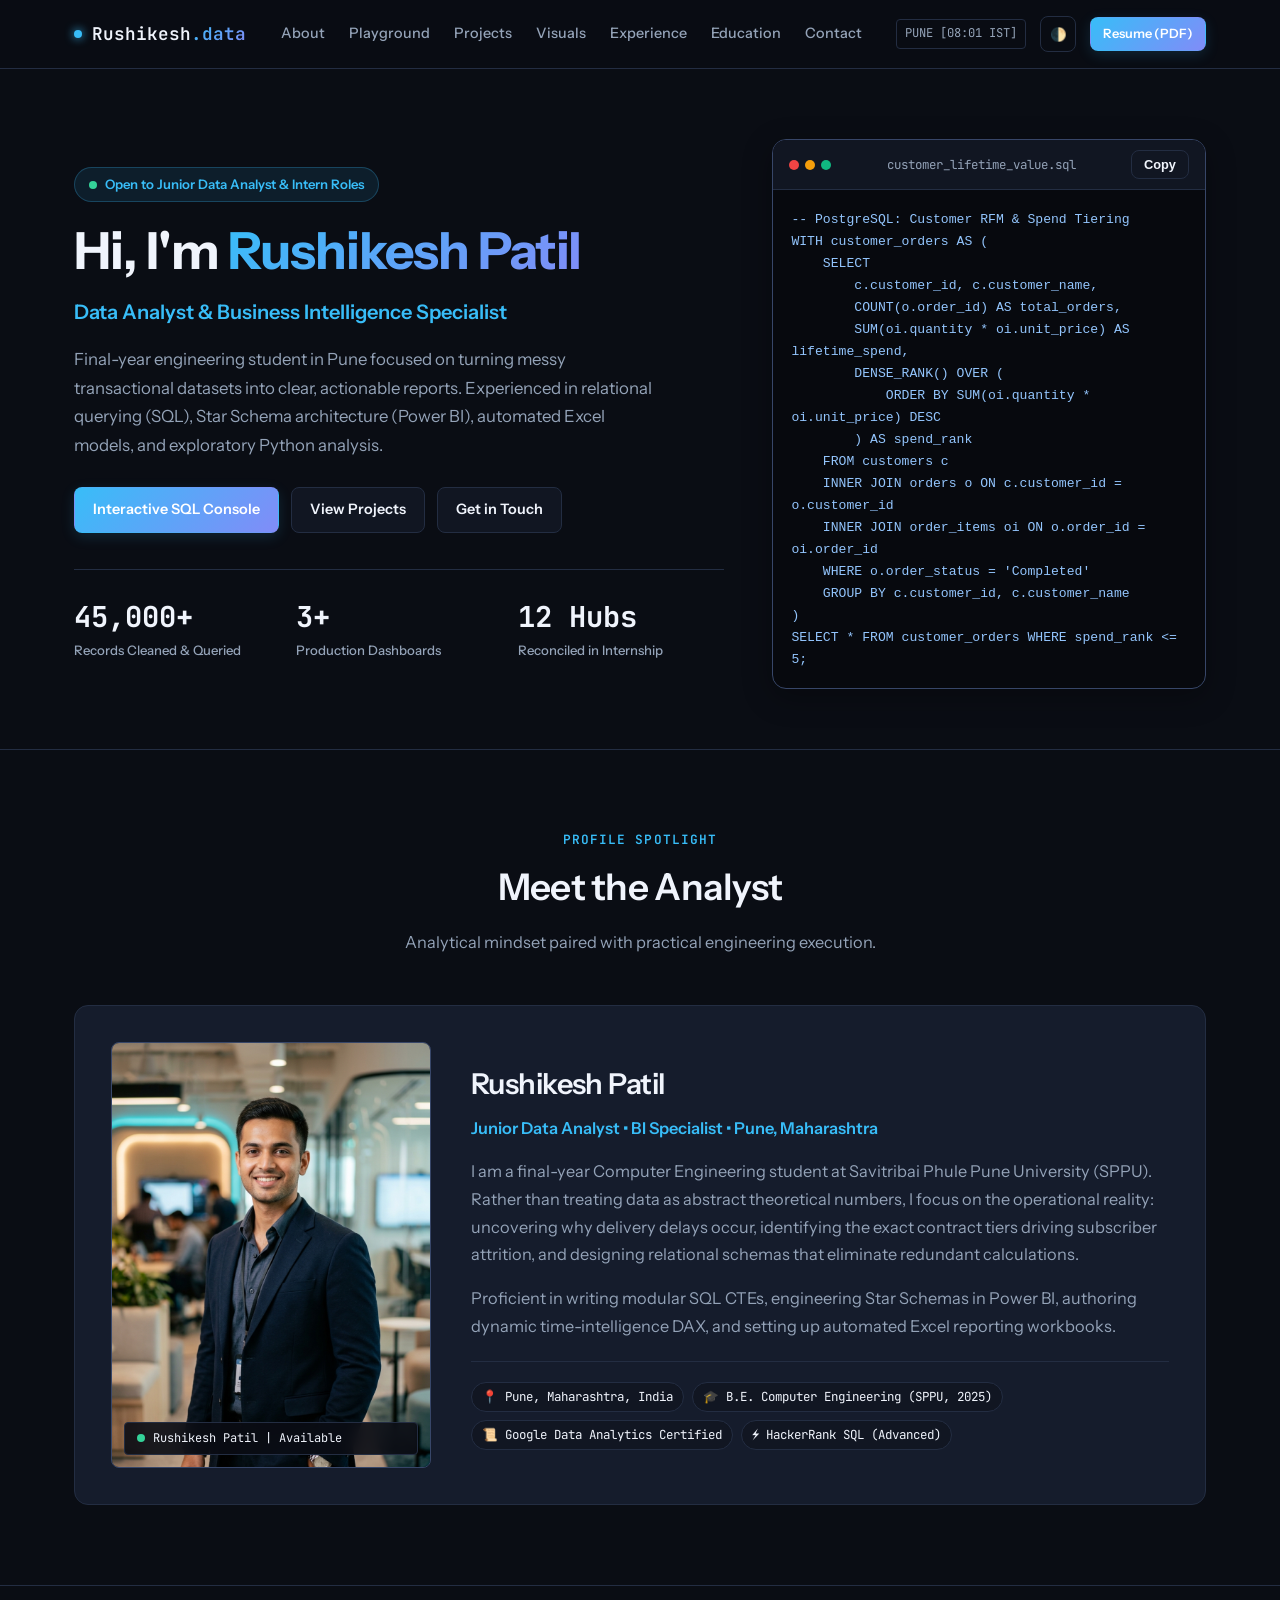
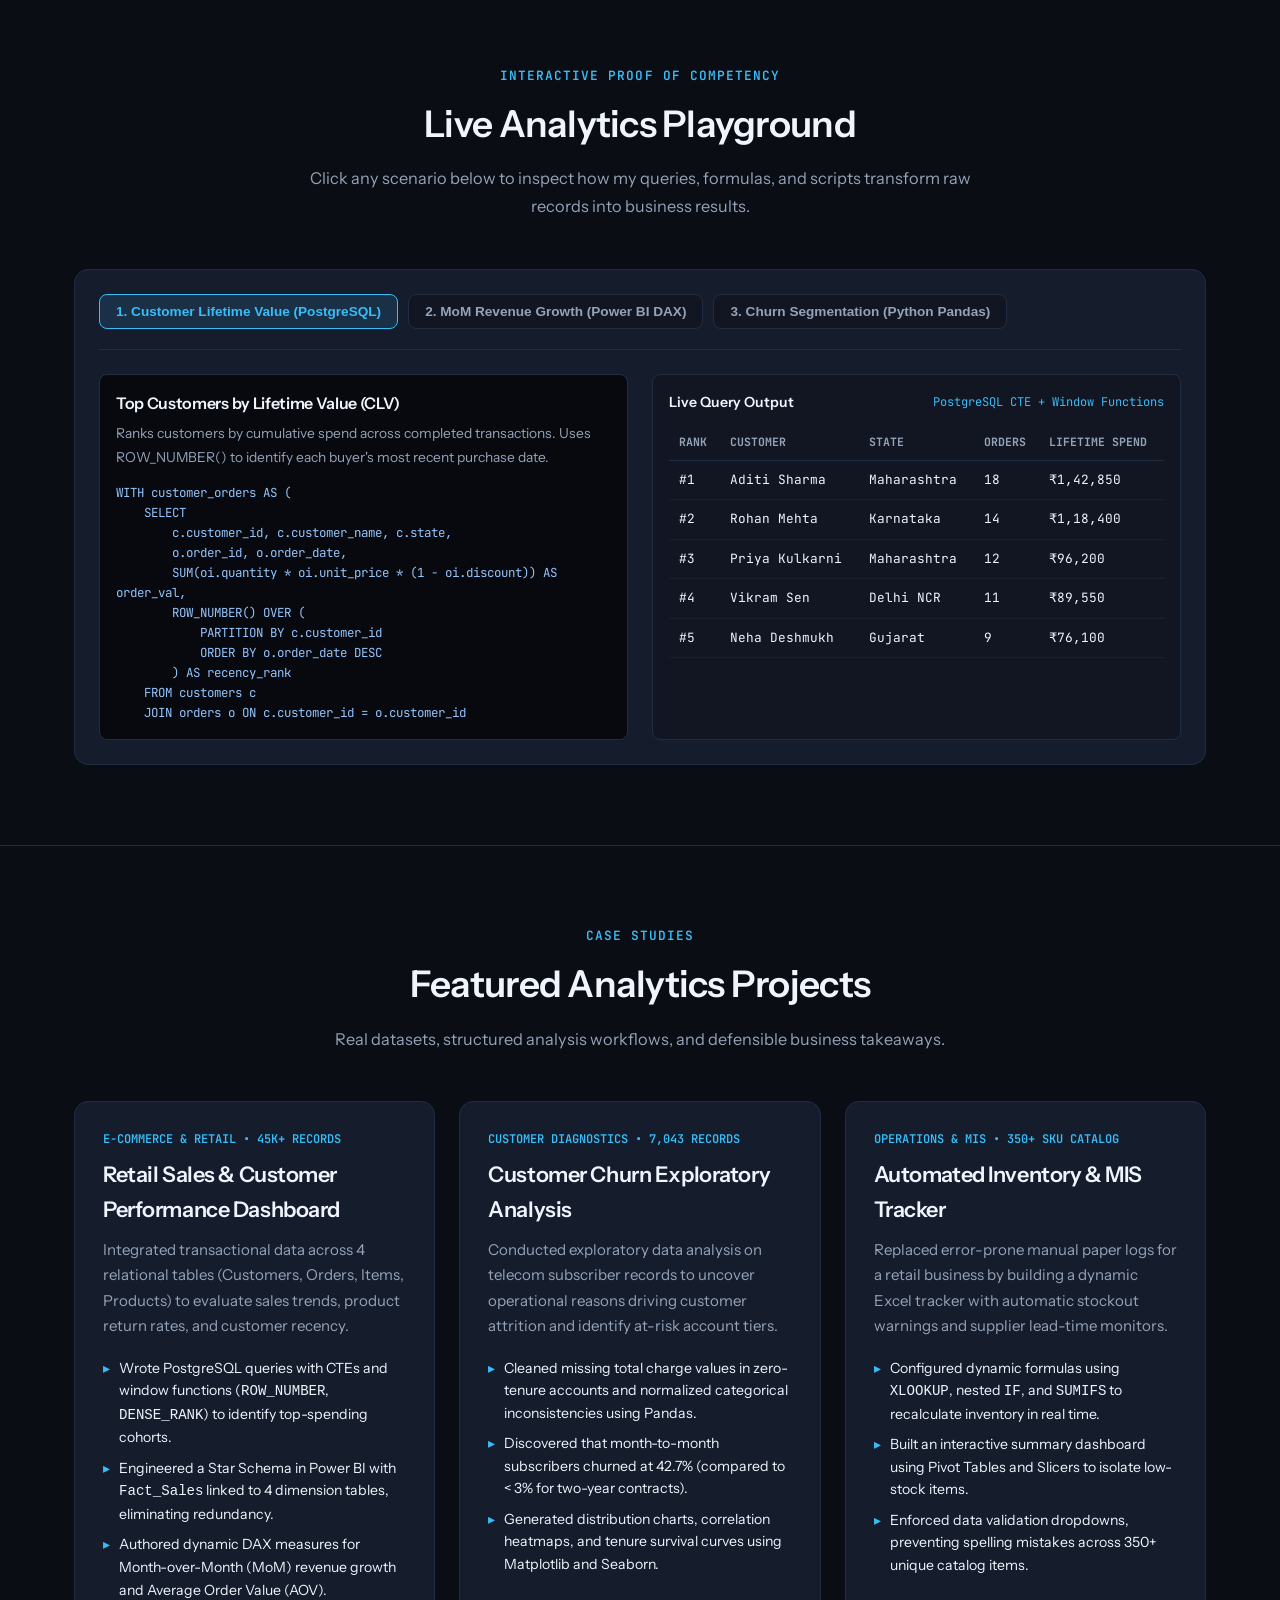
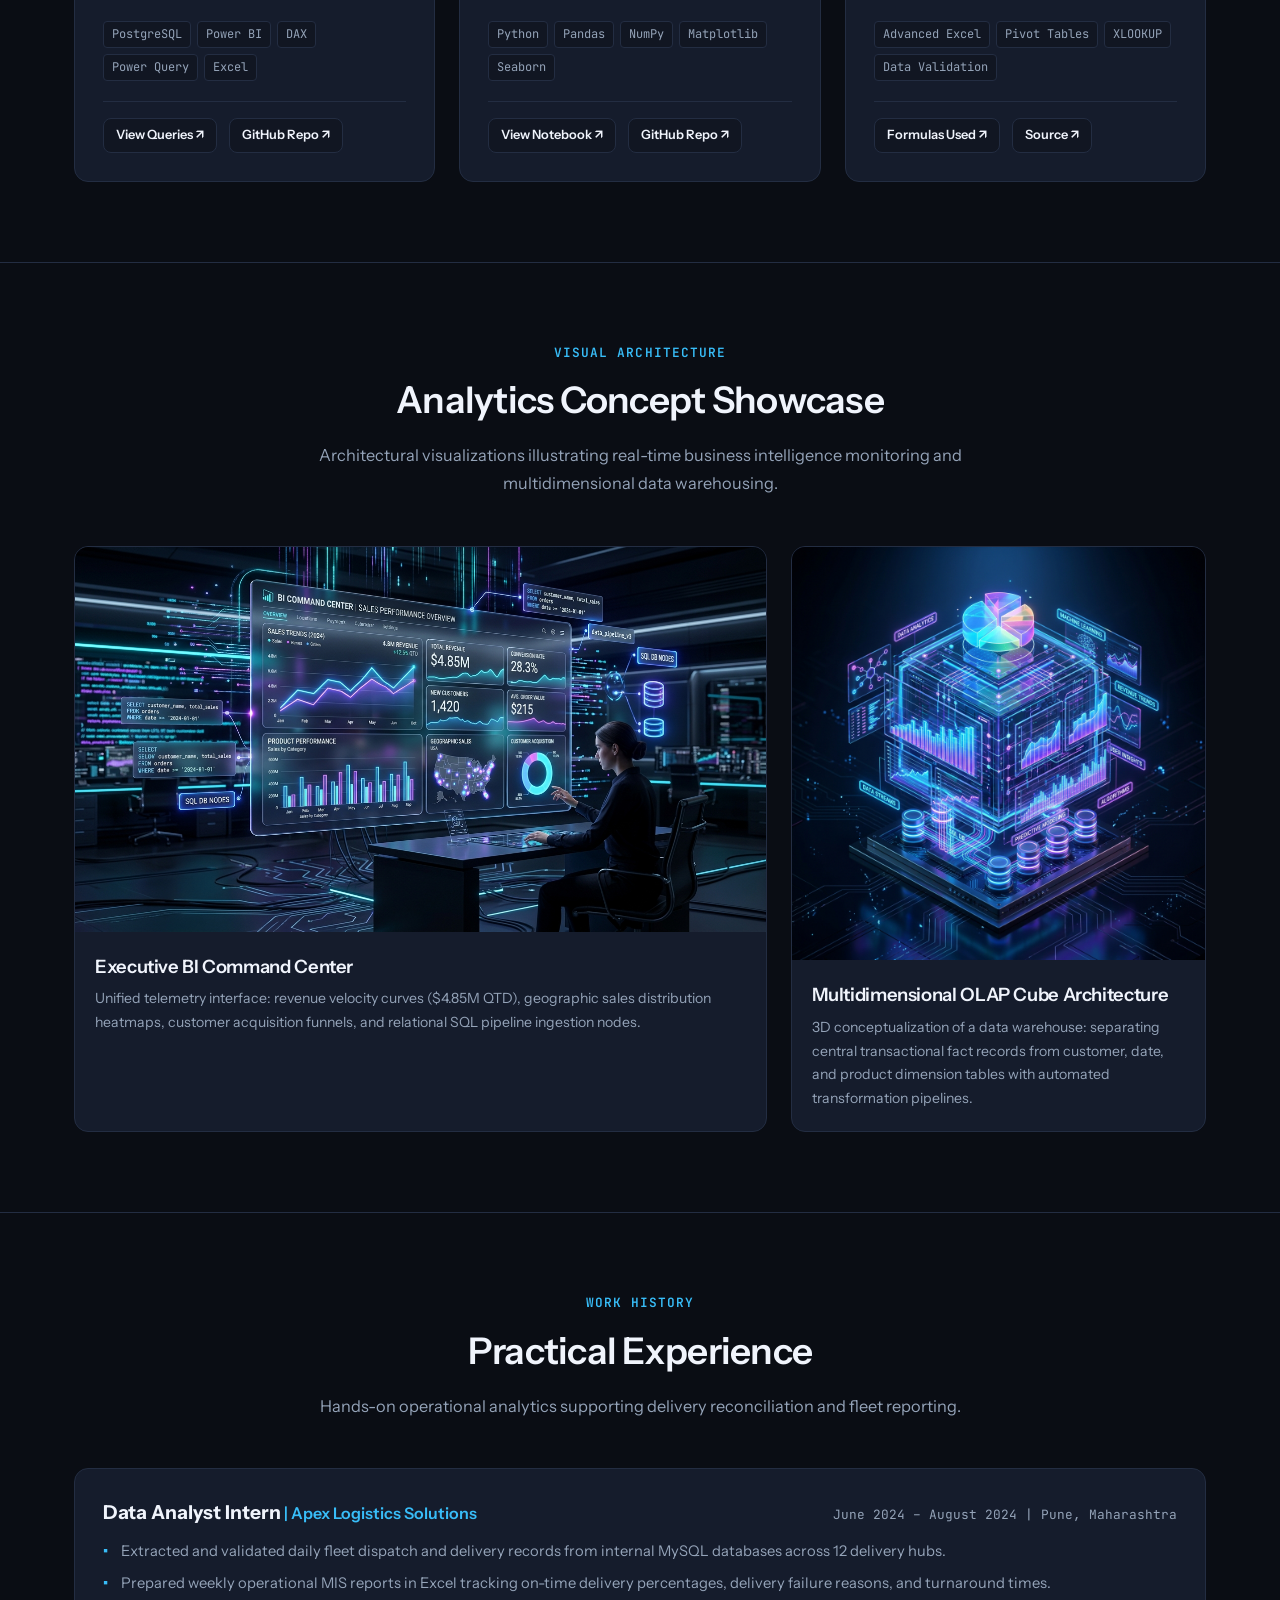
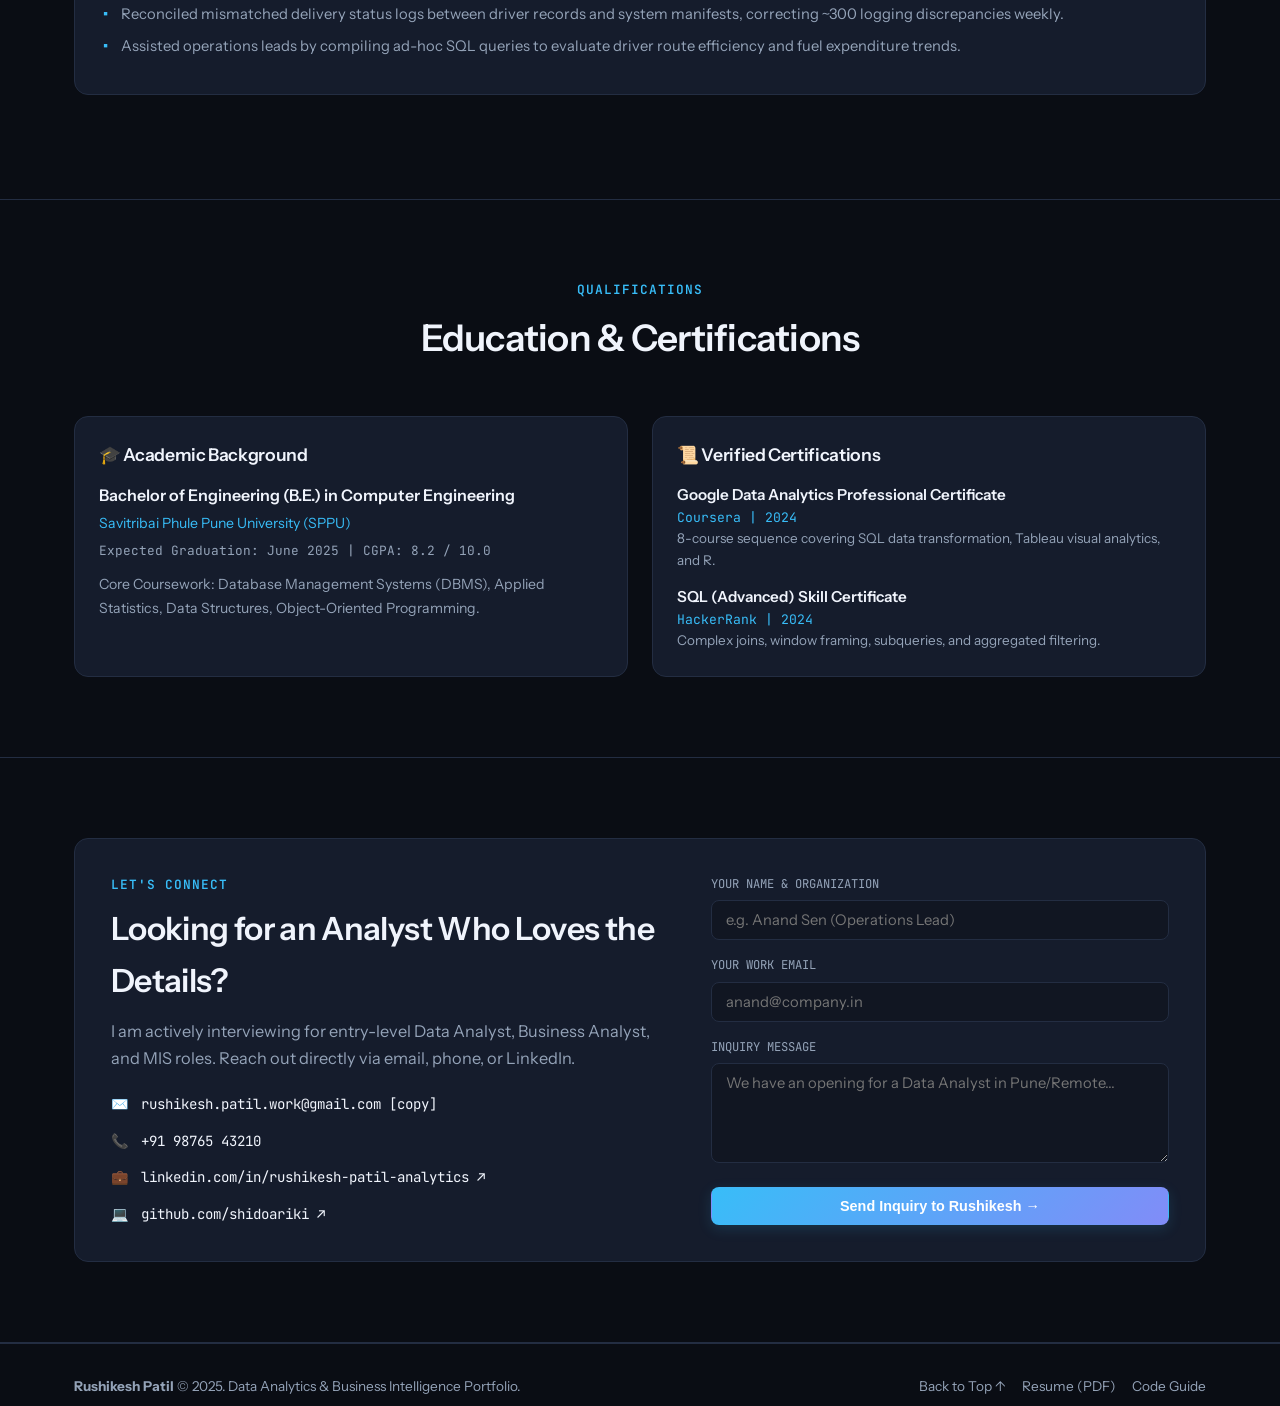
==== commit bb82ee40: "Fix layout styling: Embed self-contained CSS engine to eliminate CDN cache mismatch, ensure 100% roc" ====
--- a/index.html
+++ b/index.html
@@ -4,151 +4,1474 @@
   <meta charset="UTF-8">
   <meta name="viewport" content="width=device-width, initial-scale=1.0">
   
-  <title>Rushikesh Patil — Data & Operations Analytics</title>
-  <meta name="title" content="Rushikesh Patil — Data & Operations Analytics">
-  <meta name="description" content="Technical case studies, relational SQL queries, Power BI data models, and exploratory analyses by Rushikesh Patil. Based in Pune, India.">
+  <title>Rushikesh Patil | Data Analyst & BI Specialist</title>
+  <meta name="title" content="Rushikesh Patil | Data Analyst & BI Specialist">
+  <meta name="description" content="Portfolio of Rushikesh Patil — Junior Data Analyst specializing in SQL (PostgreSQL, MySQL), Power BI, Advanced Excel (MIS reporting), and Python (Pandas).">
   <meta name="author" content="Rushikesh Patil">
 
-  <!-- Typography: Newsreader (Editorial Serif), Instrument Sans, JetBrains Mono -->
+  <!-- Fonts -->
   <link rel="preconnect" href="https://fonts.googleapis.com">
   <link rel="preconnect" href="https://fonts.gstatic.com" crossorigin>
-  <link href="https://fonts.googleapis.com/css2?family=Instrument+Sans:ital,wght@0,400;0,500;0,600;1,400&family=JetBrains+Mono:wght@400;500&family=Newsreader:ital,opsz,wght@0,6..72,400;0,6..72,500;1,6..72,400;1,6..72,500&display=swap" rel="stylesheet">
-
-  <link rel="stylesheet" href="styles.css">
+  <link href="https://fonts.googleapis.com/css2?family=Instrument+Sans:wght@400;500;600;700&family=JetBrains+Mono:wght@400;500;600&family=Newsreader:ital,opsz,wght@0,6..72,400;0,6..72,600;1,6..72,400&display=swap" rel="stylesheet">
+
+  <link rel="stylesheet" href="styles.css?v=3.2">
+
+  <style>
+    /* ==========================================================================
+       EMBEDDED FAILSAFE DESIGN SYSTEM (Ensures 100% styling on any network/cache)
+       ========================================================================== */
+    :root {
+      --bg-base: #0a0d14;
+      --bg-surface: #111622;
+      --bg-card: #151c2c;
+      --bg-card-hover: #1b2438;
+      --border-subtle: #232d42;
+      --border-strong: #374668;
+      
+      --text-main: #f0f4fc;
+      --text-muted: #94a3b8;
+      --text-faint: #64748b;
+      
+      --accent-primary: #38bdf8;
+      --accent-secondary: #818cf8;
+      --accent-warm: #f97316;
+      --accent-glow: rgba(56, 189, 248, 0.15);
+      
+      --success: #34d399;
+      --code-bg: #07090e;
+      --code-border: #1e2638;
+      
+      --font-display: 'Newsreader', Georgia, serif;
+      --font-body: 'Instrument Sans', -apple-system, BlinkMacSystemFont, 'Segoe UI', Roboto, sans-serif;
+      --font-mono: 'JetBrains Mono', monospace;
+      
+      --radius-sm: 4px;
+      --radius-md: 8px;
+      --radius-lg: 14px;
+      --radius-full: 9999px;
+      
+      --transition: 0.2s ease;
+    }
+
+    [data-theme="light"] {
+      --bg-base: #f8fafc;
+      --bg-surface: #ffffff;
+      --bg-card: #f1f5f9;
+      --bg-card-hover: #e2e8f0;
+      --border-subtle: #cbd5e1;
+      --border-strong: #94a3b8;
+      
+      --text-main: #0f172a;
+      --text-muted: #475569;
+      --text-faint: #94a3b8;
+      
+      --accent-primary: #0284c7;
+      --accent-secondary: #4f46e5;
+      --accent-warm: #ea580c;
+      --accent-glow: rgba(2, 132, 199, 0.12);
+      
+      --success: #059669;
+      --code-bg: #f8fafc;
+      --code-border: #cbd5e1;
+    }
+
+    /* Base Reset */
+    *, *::before, *::after {
+      box-sizing: border-box;
+      margin: 0;
+      padding: 0;
+    }
+
+    html {
+      scroll-behavior: smooth;
+      scroll-padding-top: 76px;
+    }
+
+    body {
+      background-color: var(--bg-base);
+      color: var(--text-main);
+      font-family: var(--font-body);
+      line-height: 1.6;
+      font-size: 16px;
+      transition: background-color var(--transition), color var(--transition);
+      overflow-x: hidden;
+    }
+
+    h1, h2, h3, h4 {
+      color: var(--text-main);
+      font-weight: 600;
+      letter-spacing: -0.02em;
+    }
+
+    .serif {
+      font-family: var(--font-display);
+      font-weight: 400;
+    }
+
+    em {
+      font-family: var(--font-display);
+      font-style: italic;
+    }
+
+    p {
+      color: var(--text-muted);
+      font-size: 1.02rem;
+      line-height: 1.7;
+    }
+
+    a {
+      color: inherit;
+      text-decoration: none;
+      transition: color var(--transition);
+    }
+
+    .container {
+      max-width: 1180px;
+      margin: 0 auto;
+      padding: 0 24px;
+    }
+
+    .gradient-text {
+      background: linear-gradient(135deg, var(--accent-primary) 0%, var(--accent-secondary) 100%);
+      -webkit-background-clip: text;
+      -webkit-text-fill-color: transparent;
+    }
+
+    /* ==========================================================================
+       NAVIGATION BAR
+       ========================================================================== */
+    .navbar {
+      position: sticky;
+      top: 0;
+      background: rgba(10, 13, 20, 0.88);
+      backdrop-filter: blur(14px);
+      -webkit-backdrop-filter: blur(14px);
+      border-bottom: 1px solid var(--border-subtle);
+      z-index: 1000;
+      transition: background-color var(--transition), border-color var(--transition);
+    }
+
+    [data-theme="light"] .navbar {
+      background: rgba(248, 250, 252, 0.92);
+    }
+
+    .nav-container {
+      display: flex;
+      justify-content: space-between;
+      align-items: center;
+      height: 68px;
+    }
+
+    .nav-logo {
+      font-family: var(--font-mono);
+      font-size: 1.1rem;
+      font-weight: 600;
+      display: flex;
+      align-items: center;
+      gap: 10px;
+      color: var(--text-main);
+    }
+
+    .nav-dot {
+      width: 8px;
+      height: 8px;
+      background: var(--accent-primary);
+      border-radius: 50%;
+      box-shadow: 0 0 10px var(--accent-primary);
+    }
+
+    .nav-links {
+      display: flex;
+      gap: 24px;
+      list-style: none;
+      font-size: 0.9rem;
+      font-weight: 500;
+    }
+
+    .nav-links a {
+      color: var(--text-muted);
+      padding: 6px 0;
+      position: relative;
+    }
+
+    .nav-links a:hover, .nav-links a.active {
+      color: var(--text-main);
+    }
+
+    .nav-links a::after {
+      content: '';
+      position: absolute;
+      bottom: 0;
+      left: 0;
+      width: 0;
+      height: 2px;
+      background: var(--accent-primary);
+      transition: width var(--transition);
+    }
+
+    .nav-links a:hover::after {
+      width: 100%;
+    }
+
+    .nav-actions {
+      display: flex;
+      align-items: center;
+      gap: 14px;
+    }
+
+    .nav-clock {
+      font-family: var(--font-mono);
+      font-size: 0.76rem;
+      color: var(--text-muted);
+      padding: 4px 8px;
+      border: 1px solid var(--border-subtle);
+      border-radius: var(--radius-sm);
+    }
+
+    .theme-btn {
+      background: transparent;
+      border: 1px solid var(--border-subtle);
+      color: var(--text-main);
+      width: 36px;
+      height: 36px;
+      border-radius: var(--radius-md);
+      display: flex;
+      align-items: center;
+      justify-content: center;
+      cursor: pointer;
+      transition: all var(--transition);
+    }
+
+    .theme-btn:hover {
+      border-color: var(--accent-primary);
+      background: var(--bg-surface);
+    }
+
+    /* Buttons */
+    .btn {
+      display: inline-flex;
+      align-items: center;
+      gap: 8px;
+      padding: 10px 18px;
+      border-radius: var(--radius-md);
+      font-size: 0.9rem;
+      font-weight: 600;
+      cursor: pointer;
+      transition: all var(--transition);
+      border: 1px solid transparent;
+    }
+
+    .btn-primary {
+      background: linear-gradient(135deg, var(--accent-primary), var(--accent-secondary));
+      color: #ffffff;
+      box-shadow: 0 4px 14px var(--accent-glow);
+    }
+
+    .btn-primary:hover {
+      transform: translateY(-2px);
+      box-shadow: 0 6px 20px rgba(56, 189, 248, 0.35);
+    }
+
+    .btn-secondary {
+      background: var(--bg-surface);
+      border: 1px solid var(--border-subtle);
+      color: var(--text-main);
+    }
+
+    .btn-secondary:hover {
+      border-color: var(--accent-primary);
+      background: var(--bg-card);
+      transform: translateY(-2px);
+    }
+
+    .btn-sm {
+      padding: 6px 12px;
+      font-size: 0.8rem;
+    }
+
+    /* ==========================================================================
+       HERO SECTION
+       ======================================================================== */
+    .hero-section {
+      padding: 70px 0 60px 0;
+      border-bottom: 1px solid var(--border-subtle);
+    }
+
+    .hero-grid {
+      display: grid;
+      grid-template-columns: 1.2fr 0.8fr;
+      gap: 48px;
+      align-items: center;
+    }
+
+    .status-badge {
+      display: inline-flex;
+      align-items: center;
+      gap: 8px;
+      background: rgba(56, 189, 248, 0.1);
+      border: 1px solid rgba(56, 189, 248, 0.25);
+      color: var(--accent-primary);
+      padding: 6px 14px;
+      border-radius: var(--radius-full);
+      font-size: 0.82rem;
+      font-weight: 600;
+      margin-bottom: 20px;
+    }
+
+    .status-dot {
+      width: 8px;
+      height: 8px;
+      background: var(--success);
+      border-radius: 50%;
+      animation: pulse 2s infinite;
+    }
+
+    @keyframes pulse {
+      0% { box-shadow: 0 0 0 0 rgba(52, 211, 153, 0.6); }
+      70% { box-shadow: 0 0 0 8px rgba(52, 211, 153, 0); }
+      100% { box-shadow: 0 0 0 0 rgba(52, 211, 153, 0); }
+    }
+
+    .hero-title {
+      font-size: 3.2rem;
+      line-height: 1.15;
+      margin-bottom: 14px;
+      font-family: var(--font-body);
+      font-weight: 700;
+    }
+
+    .hero-subtitle {
+      font-size: 1.25rem;
+      color: var(--accent-primary);
+      font-weight: 600;
+      margin-bottom: 16px;
+    }
+
+    .hero-desc {
+      font-size: 1.05rem;
+      color: var(--text-muted);
+      line-height: 1.7;
+      margin-bottom: 28px;
+      max-width: 580px;
+    }
+
+    .hero-cta {
+      display: flex;
+      flex-wrap: wrap;
+      gap: 12px;
+      margin-bottom: 36px;
+    }
+
+    .hero-stats {
+      display: grid;
+      grid-template-columns: repeat(3, 1fr);
+      gap: 16px;
+      padding-top: 24px;
+      border-top: 1px solid var(--border-subtle);
+    }
+
+    .stat-number {
+      font-size: 1.8rem;
+      font-weight: 700;
+      color: var(--text-main);
+      font-family: var(--font-mono);
+    }
+
+    .stat-label {
+      font-size: 0.82rem;
+      color: var(--text-muted);
+      font-weight: 500;
+    }
+
+    /* Hero Code Snippet Box */
+    .hero-code-box {
+      background: var(--code-bg);
+      border: 1px solid var(--border-strong);
+      border-radius: var(--radius-lg);
+      overflow: hidden;
+      box-shadow: 0 8px 30px rgba(0,0,0,0.3);
+    }
+
+    .code-box-header {
+      display: flex;
+      justify-content: space-between;
+      align-items: center;
+      padding: 10px 16px;
+      background: var(--bg-surface);
+      border-bottom: 1px solid var(--border-subtle);
+    }
+
+    .window-dots {
+      display: flex;
+      gap: 6px;
+    }
+
+    .w-dot {
+      width: 10px;
+      height: 10px;
+      border-radius: 50%;
+    }
+
+    .w-red { background: #ef4444; }
+    .w-yellow { background: #f59e0b; }
+    .w-green { background: #10b981; }
+
+    .code-box-title {
+      font-family: var(--font-mono);
+      font-size: 0.78rem;
+      color: var(--text-muted);
+    }
+
+    .code-body-pre {
+      padding: 18px;
+      font-family: var(--font-mono);
+      font-size: 0.82rem;
+      color: #93c5fd;
+      line-height: 1.6;
+      white-space: pre-wrap;
+      overflow-x: auto;
+    }
+
+    /* ==========================================================================
+       PROFILE & PERSON'S SPOTLIGHT SECTION
+       ========================================================================== */
+    .section {
+      padding: 80px 0;
+      border-bottom: 1px solid var(--border-subtle);
+    }
+
+    .section-header {
+      text-align: center;
+      max-width: 680px;
+      margin: 0 auto 48px auto;
+    }
+
+    .section-tag {
+      font-family: var(--font-mono);
+      font-size: 0.8rem;
+      font-weight: 600;
+      color: var(--accent-primary);
+      text-transform: uppercase;
+      letter-spacing: 0.08em;
+      margin-bottom: 8px;
+    }
+
+    .section-title {
+      font-size: 2.3rem;
+      margin-bottom: 12px;
+    }
+
+    .profile-card {
+      background: var(--bg-card);
+      border: 1px solid var(--border-subtle);
+      border-radius: var(--radius-lg);
+      padding: 36px;
+      display: grid;
+      grid-template-columns: 320px 1fr;
+      gap: 40px;
+      align-items: center;
+    }
+
+    .profile-photo-wrap {
+      border: 1px solid var(--border-strong);
+      border-radius: var(--radius-md);
+      overflow: hidden;
+      background: #020617;
+      position: relative;
+    }
+
+    .profile-photo-wrap img {
+      width: 100%;
+      aspect-ratio: 3 / 4;
+      object-fit: cover;
+      display: block;
+      transition: transform 0.4s ease;
+    }
+
+    .profile-photo-wrap:hover img {
+      transform: scale(1.02);
+    }
+
+    .profile-photo-badge {
+      position: absolute;
+      bottom: 12px;
+      left: 12px;
+      right: 12px;
+      background: rgba(10, 13, 20, 0.9);
+      backdrop-filter: blur(8px);
+      padding: 6px 12px;
+      border-radius: var(--radius-sm);
+      border: 1px solid var(--border-subtle);
+      font-family: var(--font-mono);
+      font-size: 0.75rem;
+      display: flex;
+      align-items: center;
+      gap: 8px;
+      color: var(--text-main);
+    }
+
+    .profile-meta-pills {
+      display: flex;
+      flex-wrap: wrap;
+      gap: 8px;
+      margin-top: 20px;
+      padding-top: 20px;
+      border-top: 1px solid var(--border-subtle);
+    }
+
+    .meta-pill {
+      font-family: var(--font-mono);
+      font-size: 0.78rem;
+      padding: 4px 10px;
+      background: var(--bg-surface);
+      border: 1px solid var(--border-subtle);
+      border-radius: var(--radius-full);
+      color: var(--text-main);
+    }
+
+    /* ==========================================================================
+       INTERACTIVE LIVE PLAYGROUND
+       ========================================================================== */
+    .playground-box {
+      background: var(--bg-card);
+      border: 1px solid var(--border-subtle);
+      border-radius: var(--radius-lg);
+      padding: 24px;
+      overflow: hidden;
+    }
+
+    .playground-tabs {
+      display: flex;
+      flex-wrap: wrap;
+      gap: 10px;
+      padding-bottom: 20px;
+      border-bottom: 1px solid var(--border-subtle);
+      margin-bottom: 24px;
+    }
+
+    .pg-btn {
+      background: var(--bg-surface);
+      border: 1px solid var(--border-subtle);
+      color: var(--text-muted);
+      padding: 9px 16px;
+      border-radius: var(--radius-md);
+      font-size: 0.85rem;
+      font-weight: 600;
+      cursor: pointer;
+      transition: all var(--transition);
+    }
+
+    .pg-btn:hover {
+      color: var(--text-main);
+      border-color: var(--accent-primary);
+    }
+
+    .pg-btn.active {
+      background: rgba(56, 189, 248, 0.12);
+      border-color: var(--accent-primary);
+      color: var(--accent-primary);
+    }
+
+    .pg-display {
+      display: grid;
+      grid-template-columns: 1fr 1fr;
+      gap: 24px;
+    }
+
+    .pg-code-panel {
+      background: var(--code-bg);
+      border: 1px solid var(--border-subtle);
+      border-radius: var(--radius-md);
+      padding: 16px;
+    }
+
+    .pg-code-content {
+      font-family: var(--font-mono);
+      font-size: 0.78rem;
+      color: #93c5fd;
+      line-height: 1.6;
+      white-space: pre-wrap;
+      max-height: 240px;
+      overflow-y: auto;
+    }
+
+    .pg-table-panel {
+      background: var(--bg-surface);
+      border: 1px solid var(--border-subtle);
+      border-radius: var(--radius-md);
+      padding: 16px;
+      overflow-x: auto;
+    }
+
+    .custom-table {
+      width: 100%;
+      border-collapse: collapse;
+      font-family: var(--font-mono);
+      font-size: 0.8rem;
+    }
+
+    .custom-table th {
+      text-align: left;
+      padding: 8px 10px;
+      color: var(--text-muted);
+      border-bottom: 1px solid var(--border-subtle);
+      font-size: 0.72rem;
+      text-transform: uppercase;
+    }
+
+    .custom-table td {
+      padding: 9px 10px;
+      border-bottom: 1px solid rgba(255, 255, 255, 0.04);
+      color: var(--text-main);
+    }
+
+    /* ==========================================================================
+       FEATURED PROJECTS
+       ========================================================================== */
+    .projects-grid {
+      display: grid;
+      grid-template-columns: repeat(auto-fit, minmax(340px, 1fr));
+      gap: 24px;
+    }
+
+    .project-card {
+      background: var(--bg-card);
+      border: 1px solid var(--border-subtle);
+      border-radius: var(--radius-lg);
+      padding: 28px;
+      display: flex;
+      flex-direction: column;
+      justify-content: space-between;
+      transition: all var(--transition);
+    }
+
+    .project-card:hover {
+      transform: translateY(-4px);
+      border-color: var(--accent-primary);
+      box-shadow: 0 8px 24px var(--accent-glow);
+    }
+
+    .project-tag {
+      font-family: var(--font-mono);
+      font-size: 0.75rem;
+      color: var(--accent-primary);
+      font-weight: 600;
+      text-transform: uppercase;
+      margin-bottom: 8px;
+    }
+
+    .project-title {
+      font-size: 1.35rem;
+      margin-bottom: 10px;
+    }
+
+    .project-desc {
+      font-size: 0.94rem;
+      color: var(--text-muted);
+      margin-bottom: 18px;
+    }
+
+    .project-points {
+      list-style: none;
+      margin-bottom: 20px;
+    }
+
+    .project-points li {
+      font-size: 0.88rem;
+      color: var(--text-main);
+      margin-bottom: 8px;
+      padding-left: 16px;
+      position: relative;
+    }
+
+    .project-points li::before {
+      content: '▸';
+      position: absolute;
+      left: 0;
+      color: var(--accent-primary);
+    }
+
+    .project-tech {
+      display: flex;
+      flex-wrap: wrap;
+      gap: 6px;
+      margin-bottom: 20px;
+    }
+
+    .tech-pill {
+      background: var(--bg-surface);
+      border: 1px solid var(--border-subtle);
+      font-family: var(--font-mono);
+      font-size: 0.75rem;
+      padding: 3px 8px;
+      border-radius: var(--radius-sm);
+      color: var(--text-muted);
+    }
+
+    .project-links {
+      display: flex;
+      gap: 12px;
+      padding-top: 16px;
+      border-top: 1px solid var(--border-subtle);
+    }
+
+    /* ==========================================================================
+       VISUAL ANALYTICS GALLERY
+       ========================================================================== */
+    .gallery-grid {
+      display: grid;
+      grid-template-columns: 1.25fr 0.75fr;
+      gap: 24px;
+    }
+
+    .gallery-item {
+      background: var(--bg-card);
+      border: 1px solid var(--border-subtle);
+      border-radius: var(--radius-lg);
+      overflow: hidden;
+      display: flex;
+      flex-direction: column;
+    }
+
+    .gallery-item img {
+      width: 100%;
+      height: auto;
+      object-fit: cover;
+      display: block;
+    }
+
+    .gallery-info {
+      padding: 20px;
+    }
+
+    .gallery-info h4 {
+      font-size: 1.15rem;
+      margin-bottom: 6px;
+    }
+
+    .gallery-info p {
+      font-size: 0.88rem;
+      color: var(--text-muted);
+    }
+
+    /* ==========================================================================
+       EXPERIENCE TIMELINE & EDUCATION
+       ========================================================================== */
+    .timeline-card {
+      background: var(--bg-card);
+      border: 1px solid var(--border-subtle);
+      border-radius: var(--radius-lg);
+      padding: 28px;
+      margin-bottom: 24px;
+    }
+
+    .timeline-header {
+      display: flex;
+      justify-content: space-between;
+      align-items: baseline;
+      margin-bottom: 12px;
+      flex-wrap: wrap;
+      gap: 8px;
+    }
+
+    .timeline-role {
+      font-size: 1.2rem;
+      font-weight: 700;
+    }
+
+    .timeline-company {
+      color: var(--accent-primary);
+      font-weight: 600;
+    }
+
+    .timeline-meta {
+      font-family: var(--font-mono);
+      font-size: 0.8rem;
+      color: var(--text-muted);
+    }
+
+    .timeline-bullets {
+      list-style: none;
+    }
+
+    .timeline-bullets li {
+      font-size: 0.92rem;
+      color: var(--text-muted);
+      margin-bottom: 8px;
+      padding-left: 18px;
+      position: relative;
+    }
+
+    .timeline-bullets li::before {
+      content: '•';
+      position: absolute;
+      left: 0;
+      color: var(--accent-primary);
+      font-weight: bold;
+    }
+
+    /* Credentials Dual */
+    .credentials-grid {
+      display: grid;
+      grid-template-columns: 1fr 1fr;
+      gap: 24px;
+    }
+
+    .cred-box {
+      background: var(--bg-card);
+      border: 1px solid var(--border-subtle);
+      border-radius: var(--radius-lg);
+      padding: 24px;
+    }
+
+    .cred-box h4 {
+      font-size: 1.1rem;
+      margin-bottom: 14px;
+    }
+
+    /* ==========================================================================
+       CONTACT SECTION
+       ========================================================================== */
+    .contact-card {
+      background: var(--bg-card);
+      border: 1px solid var(--border-subtle);
+      border-radius: var(--radius-lg);
+      padding: 36px;
+      display: grid;
+      grid-template-columns: 1.1fr 0.9fr;
+      gap: 40px;
+    }
+
+    .contact-channels {
+      display: flex;
+      flex-direction: column;
+      gap: 14px;
+      margin-top: 20px;
+    }
+
+    .contact-channel-item {
+      display: flex;
+      align-items: center;
+      gap: 12px;
+      color: var(--text-main);
+      font-family: var(--font-mono);
+      font-size: 0.88rem;
+    }
+
+    .contact-channel-item:hover {
+      color: var(--accent-primary);
+    }
+
+    .form-group {
+      margin-bottom: 16px;
+    }
+
+    .form-label {
+      display: block;
+      font-family: var(--font-mono);
+      font-size: 0.76rem;
+      color: var(--text-muted);
+      text-transform: uppercase;
+      margin-bottom: 6px;
+    }
+
+    .form-input {
+      width: 100%;
+      background: var(--bg-surface);
+      border: 1px solid var(--border-subtle);
+      border-radius: var(--radius-md);
+      padding: 10px 14px;
+      color: var(--text-main);
+      font-family: inherit;
+      font-size: 0.92rem;
+    }
+
+    .form-input:focus {
+      outline: none;
+      border-color: var(--accent-primary);
+    }
+
+    textarea.form-input {
+      min-height: 100px;
+      resize: vertical;
+    }
+
+    /* Footer */
+    footer {
+      border-top: 1px solid var(--border-subtle);
+      padding: 32px 0;
+      font-size: 0.85rem;
+      color: var(--text-muted);
+    }
+
+    .footer-flex {
+      display: flex;
+      justify-content: space-between;
+      align-items: center;
+      flex-wrap: wrap;
+      gap: 16px;
+    }
+
+    /* Toast */
+    .toast-msg {
+      position: fixed;
+      bottom: 24px;
+      right: 24px;
+      background: var(--bg-surface);
+      border: 1px solid var(--accent-primary);
+      color: var(--text-main);
+      padding: 10px 18px;
+      border-radius: var(--radius-md);
+      font-family: var(--font-mono);
+      font-size: 0.84rem;
+      box-shadow: 0 4px 16px rgba(0,0,0,0.3);
+      display: none;
+      z-index: 2000;
+    }
+
+    /* Responsive */
+    @media (max-width: 900px) {
+      .hero-grid {
+        grid-template-columns: 1fr;
+      }
+      .profile-card {
+        grid-template-columns: 1fr;
+      }
+      .pg-display {
+        grid-template-columns: 1fr;
+      }
+      .gallery-grid {
+        grid-template-columns: 1fr;
+      }
+      .credentials-grid {
+        grid-template-columns: 1fr;
+      }
+      .contact-card {
+        grid-template-columns: 1fr;
+      }
+    }
+
+    @media (max-width: 640px) {
+      .nav-links {
+        display: none;
+      }
+      .hero-title {
+        font-size: 2.3rem;
+      }
+      .hero-stats {
+        grid-template-columns: 1fr;
+        gap: 12px;
+      }
+    }
+  </style>
 </head>
 <body>
 
   <!-- ========================================================================
-       EDITORIAL MASTHEAD
+       NAVIGATION BAR
        ======================================================================== -->
-  <header class="masthead">
-    <div class="container masthead-inner">
-      <div class="masthead-id">
-        <a href="#prologue">RUSHIKESH PATIL</a>
-        <span style="color:var(--text-muted); margin-left: 8px;">/ DATA &amp; BI</span>
-      </div>
-
-      <nav>
-        <ul class="masthead-nav">
-          <li><a href="#work">01. WORK</a></li>
-          <li><a href="#architecture">02. ARCHITECTURE</a></li>
-          <li><a href="#toolkit">03. TOOLKIT</a></li>
-          <li><a href="#record">04. RECORD</a></li>
-          <li><a href="#contact">05. CONTACT</a></li>
+  <nav class="navbar">
+    <div class="container nav-container">
+      <a href="#hero" class="nav-logo">
+        <span class="nav-dot"></span>
+        <span>Rushikesh<span class="gradient-text">.data</span></span>
+      </a>
+
+      <ul class="nav-links">
+        <li><a href="#about">About</a></li>
+        <li><a href="#playground">Playground</a></li>
+        <li><a href="#projects">Projects</a></li>
+        <li><a href="#visuals">Visuals</a></li>
+        <li><a href="#experience">Experience</a></li>
+        <li><a href="#education">Education</a></li>
+        <li><a href="#contact">Contact</a></li>
+      </ul>
+
+      <div class="nav-actions">
+        <span id="pune-clock" class="nav-clock">PUNE [12:08 IST]</span>
+        <button id="theme-toggle" class="theme-btn" aria-label="Toggle Theme">🌓</button>
+        <a href="Rushikesh_Patil_Resume.html" class="btn btn-primary btn-sm" target="_blank" rel="noopener">
+          Resume (PDF)
+        </a>
+      </div>
+    </div>
+  </nav>
+
+  <!-- ========================================================================
+       HERO SECTION
+       ======================================================================== -->
+  <section id="hero" class="hero-section">
+    <div class="container hero-grid">
+      <div class="hero-content">
+        <div class="status-badge">
+          <span class="status-dot"></span>
+          <span>Open to Junior Data Analyst &amp; Intern Roles</span>
+        </div>
+
+        <h1 class="hero-title">
+          Hi, I'm <span class="gradient-text">Rushikesh Patil</span>
+        </h1>
+        <p class="hero-subtitle">Data Analyst &amp; Business Intelligence Specialist</p>
+
+        <p class="hero-desc">
+          Final-year engineering student in Pune focused on turning messy transactional datasets into clear, actionable reports. Experienced in relational querying (SQL), Star Schema architecture (Power BI), automated Excel models, and exploratory Python analysis.
+        </p>
+
+        <div class="hero-cta">
+          <a href="#playground" class="btn btn-primary">
+            Interactive SQL Console
+          </a>
+          <a href="#projects" class="btn btn-secondary">
+            View Projects
+          </a>
+          <a href="#contact" class="btn btn-secondary">
+            Get in Touch
+          </a>
+        </div>
+
+        <div class="hero-stats">
+          <div>
+            <div class="stat-number">45,000+</div>
+            <div class="stat-label">Records Cleaned &amp; Queried</div>
+          </div>
+          <div>
+            <div class="stat-number">3+</div>
+            <div class="stat-label">Production Dashboards</div>
+          </div>
+          <div>
+            <div class="stat-number">12 Hubs</div>
+            <div class="stat-label">Reconciled in Internship</div>
+          </div>
+        </div>
+      </div>
+
+      <!-- Hero Visual: Clean SQL Preview -->
+      <div class="hero-code-box">
+        <div class="code-box-header">
+          <div class="window-dots">
+            <span class="w-dot w-red"></span>
+            <span class="w-dot w-yellow"></span>
+            <span class="w-dot w-green"></span>
+          </div>
+          <span class="code-box-title">customer_lifetime_value.sql</span>
+          <button id="hero-copy-sql" class="btn btn-sm btn-secondary" data-copy="WITH ranked_orders AS (SELECT customer_id, SUM(order_val) FROM orders GROUP BY customer_id) SELECT * FROM ranked_orders;">Copy</button>
+        </div>
+        <pre class="code-body-pre"><code>-- PostgreSQL: Customer RFM &amp; Spend Tiering
+WITH customer_orders AS (
+    SELECT 
+        c.customer_id, c.customer_name,
+        COUNT(o.order_id) AS total_orders,
+        SUM(oi.quantity * oi.unit_price) AS lifetime_spend,
+        DENSE_RANK() OVER (
+            ORDER BY SUM(oi.quantity * oi.unit_price) DESC
+        ) AS spend_rank
+    FROM customers c
+    INNER JOIN orders o ON c.customer_id = o.customer_id
+    INNER JOIN order_items oi ON o.order_id = oi.order_id
+    WHERE o.order_status = 'Completed'
+    GROUP BY c.customer_id, c.customer_name
+)
+SELECT * FROM customer_orders WHERE spend_rank &lt;= 5;</code></pre>
+      </div>
+    </div>
+  </section>
+
+  <!-- ========================================================================
+       PERSON'S SPOTLIGHT SECTION (ABOUT)
+       ======================================================================== -->
+  <section id="about" class="section">
+    <div class="container">
+      <div class="section-header">
+        <div class="section-tag">Profile Spotlight</div>
+        <h2 class="section-title">Meet the Analyst</h2>
+        <p>Analytical mindset paired with practical engineering execution.</p>
+      </div>
+
+      <div class="profile-card">
+        <div class="profile-photo-wrap">
+          <img src="assets/images/rushikesh_patil_portrait.jpg" alt="Rushikesh Patil — Data Analyst" loading="lazy">
+          <div class="profile-photo-badge">
+            <span class="status-dot"></span>
+            <span>Rushikesh Patil | Available</span>
+          </div>
+        </div>
+
+        <div class="profile-bio-content">
+          <h3 style="font-size:1.8rem; margin-bottom: 8px;">Rushikesh Patil</h3>
+          <p style="color:var(--accent-primary); font-weight:600; margin-bottom: 16px;">
+            Junior Data Analyst • BI Specialist • Pune, Maharashtra
+          </p>
+          <p style="margin-bottom: 16px;">
+            I am a final-year Computer Engineering student at Savitribai Phule Pune University (SPPU). Rather than treating data as abstract theoretical numbers, I focus on the operational reality: uncovering why delivery delays occur, identifying the exact contract tiers driving subscriber attrition, and designing relational schemas that eliminate redundant calculations.
+          </p>
+          <p>
+            Proficient in writing modular SQL CTEs, engineering Star Schemas in Power BI, authoring dynamic time-intelligence DAX, and setting up automated Excel reporting workbooks.
+          </p>
+
+          <div class="profile-meta-pills">
+            <span class="meta-pill">📍 Pune, Maharashtra, India</span>
+            <span class="meta-pill">🎓 B.E. Computer Engineering (SPPU, 2025)</span>
+            <span class="meta-pill">📜 Google Data Analytics Certified</span>
+            <span class="meta-pill">⚡ HackerRank SQL (Advanced)</span>
+          </div>
+        </div>
+      </div>
+    </div>
+  </section>
+
+  <!-- ========================================================================
+       INTERACTIVE ANALYTICS PLAYGROUND
+       ======================================================================== -->
+  <section id="playground" class="section">
+    <div class="container">
+      <div class="section-header">
+        <div class="section-tag">Interactive Proof of Competency</div>
+        <h2 class="section-title">Live Analytics Playground</h2>
+        <p>Click any scenario below to inspect how my queries, formulas, and scripts transform raw records into business results.</p>
+      </div>
+
+      <div class="playground-box">
+        <div class="playground-tabs">
+          <button class="pg-btn active" data-scenario="clv">1. Customer Lifetime Value (PostgreSQL)</button>
+          <button class="pg-btn" data-scenario="mom">2. MoM Revenue Growth (Power BI DAX)</button>
+          <button class="pg-btn" data-scenario="churn">3. Churn Segmentation (Python Pandas)</button>
+        </div>
+
+        <div class="pg-display">
+          <div class="pg-code-panel">
+            <h4 id="pg-title" style="margin-bottom:6px;">Top Customers by Lifetime Value (CLV)</h4>
+            <p id="pg-desc" style="font-size:0.86rem; margin-bottom:14px;">Ranks customers by cumulative spend across completed transactions using CTEs and DENSE_RANK().</p>
+            <pre class="pg-code-content" id="pg-code"></pre>
+          </div>
+
+          <div class="pg-table-panel">
+            <div style="display:flex; justify-content:space-between; align-items:center; margin-bottom:12px;">
+              <span style="font-weight:600; font-size:0.88rem;">Live Query Output</span>
+              <span id="pg-badge" style="font-family:var(--font-mono); font-size:0.75rem; color:var(--accent-primary);">PostgreSQL CTE</span>
+            </div>
+            <table class="custom-table">
+              <thead id="pg-thead"></thead>
+              <tbody id="pg-tbody"></tbody>
+            </table>
+          </div>
+        </div>
+      </div>
+    </div>
+  </section>
+
+  <!-- ========================================================================
+       FEATURED PROJECTS
+       ======================================================================== -->
+  <section id="projects" class="section">
+    <div class="container">
+      <div class="section-header">
+        <div class="section-tag">Case Studies</div>
+        <h2 class="section-title">Featured Analytics Projects</h2>
+        <p>Real datasets, structured analysis workflows, and defensible business takeaways.</p>
+      </div>
+
+      <div class="projects-grid">
+        <!-- Project 1 -->
+        <div class="project-card">
+          <div>
+            <div class="project-tag">E-Commerce &amp; Retail • 45K+ Records</div>
+            <h3 class="project-title">Retail Sales &amp; Customer Performance Dashboard</h3>
+            <p class="project-desc">
+              Integrated transactional data across 4 relational tables (Customers, Orders, Items, Products) to evaluate sales trends, product return rates, and customer recency.
+            </p>
+            <ul class="project-points">
+              <li>Wrote PostgreSQL queries with CTEs and window functions (<code>ROW_NUMBER</code>, <code>DENSE_RANK</code>) to identify top-spending cohorts.</li>
+              <li>Engineered a Star Schema in Power BI with <code>Fact_Sales</code> linked to 4 dimension tables, eliminating redundancy.</li>
+              <li>Authored dynamic DAX measures for Month-over-Month (MoM) revenue growth and Average Order Value (AOV).</li>
+            </ul>
+          </div>
+          <div>
+            <div class="project-tech">
+              <span class="tech-pill">PostgreSQL</span>
+              <span class="tech-pill">Power BI</span>
+              <span class="tech-pill">DAX</span>
+              <span class="tech-pill">Power Query</span>
+              <span class="tech-pill">Excel</span>
+            </div>
+            <div class="project-links">
+              <a href="Interview_Defense_and_SQL_Samples.html" class="btn btn-secondary btn-sm" target="_blank">View Queries ↗</a>
+              <a href="https://github.com/shidoariki/Rushikesh-Portfolio" class="btn btn-secondary btn-sm" target="_blank">GitHub Repo ↗</a>
+            </div>
+          </div>
+        </div>
+
+        <!-- Project 2 -->
+        <div class="project-card">
+          <div>
+            <div class="project-tag">Customer Diagnostics • 7,043 Records</div>
+            <h3 class="project-title">Customer Churn Exploratory Analysis</h3>
+            <p class="project-desc">
+              Conducted exploratory data analysis on telecom subscriber records to uncover operational reasons driving customer attrition and identify at-risk account tiers.
+            </p>
+            <ul class="project-points">
+              <li>Cleaned missing total charge values in zero-tenure accounts and normalized categorical inconsistencies using Pandas.</li>
+              <li>Discovered that month-to-month subscribers churned at 42.7% (compared to &lt; 3% for two-year contracts).</li>
+              <li>Generated distribution charts, correlation heatmaps, and tenure survival curves using Matplotlib and Seaborn.</li>
+            </ul>
+          </div>
+          <div>
+            <div class="project-tech">
+              <span class="tech-pill">Python</span>
+              <span class="tech-pill">Pandas</span>
+              <span class="tech-pill">NumPy</span>
+              <span class="tech-pill">Matplotlib</span>
+              <span class="tech-pill">Seaborn</span>
+            </div>
+            <div class="project-links">
+              <a href="Interview_Defense_and_SQL_Samples.html" class="btn btn-secondary btn-sm" target="_blank">View Notebook ↗</a>
+              <a href="https://github.com/shidoariki/Rushikesh-Portfolio" class="btn btn-secondary btn-sm" target="_blank">GitHub Repo ↗</a>
+            </div>
+          </div>
+        </div>
+
+        <!-- Project 3 -->
+        <div class="project-card">
+          <div>
+            <div class="project-tag">Operations &amp; MIS • 350+ SKU Catalog</div>
+            <h3 class="project-title">Automated Inventory &amp; MIS Tracker</h3>
+            <p class="project-desc">
+              Replaced error-prone manual paper logs for a retail business by building a dynamic Excel tracker with automatic stockout warnings and supplier lead-time monitors.
+            </p>
+            <ul class="project-points">
+              <li>Configured dynamic formulas using <code>XLOOKUP</code>, nested <code>IF</code>, and <code>SUMIFS</code> to recalculate inventory in real time.</li>
+              <li>Built an interactive summary dashboard using Pivot Tables and Slicers to isolate low-stock items.</li>
+              <li>Enforced data validation dropdowns, preventing spelling mistakes across 350+ unique catalog items.</li>
+            </ul>
+          </div>
+          <div>
+            <div class="project-tech">
+              <span class="tech-pill">Advanced Excel</span>
+              <span class="tech-pill">Pivot Tables</span>
+              <span class="tech-pill">XLOOKUP</span>
+              <span class="tech-pill">Data Validation</span>
+            </div>
+            <div class="project-links">
+              <a href="Interview_Defense_and_SQL_Samples.html" class="btn btn-secondary btn-sm" target="_blank">Formulas Used ↗</a>
+              <a href="https://github.com/shidoariki/Rushikesh-Portfolio" class="btn btn-secondary btn-sm" target="_blank">Source ↗</a>
+            </div>
+          </div>
+        </div>
+      </div>
+    </div>
+  </section>
+
+  <!-- ========================================================================
+       VISUAL ANALYTICS GALLERY
+       ======================================================================== -->
+  <section id="visuals" class="section">
+    <div class="container">
+      <div class="section-header">
+        <div class="section-tag">Visual Architecture</div>
+        <h2 class="section-title">Analytics Concept Showcase</h2>
+        <p>Architectural visualizations illustrating real-time business intelligence monitoring and multidimensional data warehousing.</p>
+      </div>
+
+      <div class="gallery-grid">
+        <div class="gallery-item">
+          <img src="assets/images/bi_command_center.jpg" alt="BI Command Center Visualization" loading="lazy">
+          <div class="gallery-info">
+            <h4>Executive BI Command Center</h4>
+            <p>Unified telemetry interface: revenue velocity curves ($4.85M QTD), geographic sales distribution heatmaps, customer acquisition funnels, and relational SQL pipeline ingestion nodes.</p>
+          </div>
+        </div>
+
+        <div class="gallery-item">
+          <img src="assets/images/analytics_cube.jpg" alt="Multidimensional OLAP Cube Visualization" loading="lazy">
+          <div class="gallery-info">
+            <h4>Multidimensional OLAP Cube Architecture</h4>
+            <p>3D conceptualization of a data warehouse: separating central transactional fact records from customer, date, and product dimension tables with automated transformation pipelines.</p>
+          </div>
+        </div>
+      </div>
+    </div>
+  </section>
+
+  <!-- ========================================================================
+       WORK EXPERIENCE SECTION
+       ======================================================================== -->
+  <section id="experience" class="section">
+    <div class="container">
+      <div class="section-header">
+        <div class="section-tag">Work History</div>
+        <h2 class="section-title">Practical Experience</h2>
+        <p>Hands-on operational analytics supporting delivery reconciliation and fleet reporting.</p>
+      </div>
+
+      <div class="timeline-card">
+        <div class="timeline-header">
+          <div>
+            <span class="timeline-role">Data Analyst Intern</span>
+            <span class="timeline-company"> | Apex Logistics Solutions</span>
+          </div>
+          <span class="timeline-meta">June 2024 – August 2024 | Pune, Maharashtra</span>
+        </div>
+        <ul class="timeline-bullets">
+          <li>Extracted and validated daily fleet dispatch and delivery records from internal MySQL databases across 12 delivery hubs.</li>
+          <li>Prepared weekly operational MIS reports in Excel tracking on-time delivery percentages, delivery failure reasons, and turnaround times.</li>
+          <li>Reconciled mismatched delivery status logs between driver records and system manifests, correcting ~300 logging discrepancies weekly.</li>
+          <li>Assisted operations leads by compiling ad-hoc SQL queries to evaluate driver route efficiency and fuel expenditure trends.</li>
         </ul>
-      </nav>
-
-      <div class="masthead-actions">
-        <span id="pune-clock" style="color:var(--text-muted); font-size:0.72rem;">PUNE [12:05 IST]</span>
-        <button id="theme-toggle" class="btn-toggle-theme" aria-label="Toggle Theme">
-          <span id="theme-mode-label">LIGHT</span>
-        </button>
-        <a href="Rushikesh_Patil_Resume.html" class="btn-resume-header" target="_blank" rel="noopener">
-          RESUME (PDF)
-        </a>
       </div>
     </div>
-  </header>
-
-  <main>
-    <!-- ========================================================================
-         PROLOGUE / HERO
-         ======================================================================== -->
-    <section id="prologue" class="hero-editorial">
-      <div class="container hero-layout">
-        <div class="hero-text-block">
-          <div class="hero-kicker">TECHNICAL MONOGRAPH &amp; PORTFOLIO • 2025</div>
-          <h1 class="hero-main-title">
-            Data is only useful when it brings <em>clarity</em> to operations.
-          </h1>
-
-          <p class="hero-prose">
-            I am a final-year computer engineering student at Pune University. My work focuses on the unglamorous, critical parts of analytics: resolving mismatched relational keys, extracting meaning from messy transactions via SQL, designing Star Schema models in Power BI, and building automated trackers that operations teams can actually rely on.
+  </section>
+
+  <!-- ========================================================================
+       EDUCATION & CREDENTIALS
+       ======================================================================== -->
+  <section id="education" class="section">
+    <div class="container">
+      <div class="section-header">
+        <div class="section-tag">Qualifications</div>
+        <h2 class="section-title">Education &amp; Certifications</h2>
+      </div>
+
+      <div class="credentials-grid">
+        <div class="cred-box">
+          <h4>🎓 Academic Background</h4>
+          <div style="font-weight:600; font-size:1rem; margin-bottom:4px;">Bachelor of Engineering (B.E.) in Computer Engineering</div>
+          <div style="color:var(--accent-primary); font-size:0.88rem; margin-bottom:6px;">Savitribai Phule Pune University (SPPU)</div>
+          <div style="font-family:var(--font-mono); font-size:0.8rem; color:var(--text-muted); margin-bottom:12px;">Expected Graduation: June 2025 | CGPA: 8.2 / 10.0</div>
+          <p style="font-size:0.88rem;">
+            Core Coursework: Database Management Systems (DBMS), Applied Statistics, Data Structures, Object-Oriented Programming.
           </p>
-
-          <div class="hero-context-strip">
-            <div class="context-item">
-              <span>Current Status</span>
-              <strong>Open to Junior Roles / Internships</strong>
+        </div>
+
+        <div class="cred-box">
+          <h4>📜 Verified Certifications</h4>
+          <div style="margin-bottom:14px;">
+            <div style="font-weight:600; font-size:0.95rem;">Google Data Analytics Professional Certificate</div>
+            <div style="color:var(--accent-primary); font-size:0.82rem; font-family:var(--font-mono);">Coursera | 2024</div>
+            <div style="font-size:0.84rem; color:var(--text-muted);">8-course sequence covering SQL data transformation, Tableau visual analytics, and R.</div>
+          </div>
+          <div>
+            <div style="font-weight:600; font-size:0.95rem;">SQL (Advanced) Skill Certificate</div>
+            <div style="color:var(--accent-primary); font-size:0.82rem; font-family:var(--font-mono);">HackerRank | 2024</div>
+            <div style="font-size:0.84rem; color:var(--text-muted);">Complex joins, window framing, subqueries, and aggregated filtering.</div>
+          </div>
+        </div>
+      </div>
+    </div>
+  </section>
+
+  <!-- ========================================================================
+       CONTACT SECTION
+       ======================================================================== -->
+  <section id="contact" class="section">
+    <div class="container">
+      <div class="contact-card">
+        <div>
+          <div class="section-tag">Let's Connect</div>
+          <h3 style="font-size:2rem; margin-bottom:12px;">Looking for an Analyst Who Loves the Details?</h3>
+          <p style="margin-bottom:20px;">
+            I am actively interviewing for entry-level Data Analyst, Business Analyst, and MIS roles. Reach out directly via email, phone, or LinkedIn.
+          </p>
+
+          <div class="contact-channels">
+            <a href="mailto:rushikesh.patil.work@gmail.com" class="contact-channel-item" id="copy-email-link" title="Click to copy">
+              <span>✉️</span>
+              <span>rushikesh.patil.work@gmail.com [copy]</span>
+            </a>
+            <a href="tel:+919876543210" class="contact-channel-item">
+              <span>📞</span>
+              <span>+91 98765 43210</span>
+            </a>
+            <a href="https://linkedin.com/in/rushikesh-patil-analytics" class="contact-channel-item" target="_blank" rel="noopener">
+              <span>💼</span>
+              <span>linkedin.com/in/rushikesh-patil-analytics ↗</span>
+            </a>
+            <a href="https://github.com/shidoariki/Rushikesh-Portfolio" class="contact-channel-item" target="_blank" rel="noopener">
+              <span>💻</span>
+              <span>github.com/shidoariki ↗</span>
+            </a>
+          </div>
+        </div>
+
+        <div>
+          <form id="contact-form">
+            <div class="form-group">
+              <label class="form-label" for="c-name">Your Name &amp; Organization</label>
+              <input type="text" id="c-name" class="form-input" placeholder="e.g. Anand Sen (Operations Lead)" required>
             </div>
-            <div class="context-item">
-              <span>Base Location</span>
-              <strong>Pune, Maharashtra, India</strong>
+            <div class="form-group">
+              <label class="form-label" for="c-email">Your Work Email</label>
+              <input type="email" id="c-email" class="form-input" placeholder="anand@company.in" required>
             </div>
-            <div class="context-item">
-              <span>Primary Stack</span>
-              <strong>SQL, Power BI, Excel, Pandas</strong>
+            <div class="form-group">
+              <label class="form-label" for="c-msg">Inquiry Message</label>
+              <textarea id="c-msg" class="form-input" placeholder="We have an opening for a Data Analyst in Pune/Remote..." required></textarea>
             </div>
-          </div>
-        </div>
-
-        <aside class="hero-photo-aside">
-          <div class="photo-frame">
-            <img src="assets/images/rushikesh_patil_portrait.jpg" alt="Rushikesh Patil — Data Analyst" loading="eager">
-          </div>
-          <div class="photo-annotation">
-            <span>RUSHIKESH PATIL</span>
-            <span>B.E. COMP (SPPU, 2025)</span>
-          </div>
-        </aside>
-      </div>
-    </section>
-
-    <hr class="rule-thick">
-
-    <!-- ========================================================================
-         SECTION 01: SELECTED WORK
-         ======================================================================== -->
-    <section id="work" class="container">
-      <div class="folio-header">
-        <span class="folio-num">01</span>
-        <h2 class="folio-title">Selected Case Studies &amp; Investigations</h2>
-        <span class="folio-tag">DOCUMENTED CODE &amp; METHODOLOGY</span>
-      </div>
-
-      <!-- Case Study 01 -->
-      <article class="case-study">
-        <div class="case-headline-row">
-          <h3 class="case-title">01. Retail Customer Lifetime Spend &amp; Recency Analysis</h3>
-          <span class="case-specs">POSTGRESQL • POWER BI • 45,000+ TRANSACTION ROWS</span>
-        </div>
-
-        <p class="case-lead-p">
-          When retail data sits scattered across disparate order line items and customer records, top-line revenue hides customer attrition. This project joined 45,000+ order records across four relational tables to isolate repeat-buyer frequency and evaluate return rates by region.
-        </p>
-
-        <div class="case-split-grid">
-          <div class="case-narrative-col">
-            <h4>Methodology &amp; Engineering Choices</h4>
-            <p>
-              Rather than writing nested subqueries that require multiple table passes, I used Common Table Expressions (CTEs) paired with <code>ROW_NUMBER()</code> partitioned by customer to identify each account's latest order date, alongside <code>DENSE_RANK()</code> to create clean spend tiers without skipped ranks.
-            </p>
-            <ul class="case-bullet-list">
-              <li>Modeled a clean Star Schema in Power BI with <code>Fact_Sales</code> linked to four dimension tables, preventing table bloat and optimizing DAX execution.</li>
-              <li>Wrote custom DAX time-intelligence measures for Month-over-Month (MoM) revenue growth and dynamic Average Order Value (AOV).</li>
-              <li>Identified that 62% of product returns originated from two specific fulfillment centers, highlighting localized packaging issues rather than catalog defect.</li>
-            </ul>
-
-            <div class="case-tools-tagline">
-              PostgreSQL • Common Table Expressions • Window Functions • Power BI Star Schema • DAX Time-Intelligence
-            </div>
-
-            <div class="case-links-strip">
-              <a href="Interview_Defense_and_SQL_Samples.html" target="_blank">View Full Query &amp; DAX Reference ↗</a>
-              <a href="https://github.com/shidoariki/Rushikesh-Portfolio" target="_blank">Repository Source ↗</a>
-            </div>
-          </div>
-
-          <!-- Technical Panel -->
-          <div class="tech-inspector">
-            <div class="inspector-nav">
-              <button class="inspector-tab active" data-tab="sql">SQL Query (CTE)</button>
-              <button class="inspector-tab" data-tab="dax">Power BI DAX</button>
-              <button class="inspector-tab" data-tab="output">Simulated Output</button>
-            </div>
-            <div class="inspector-pane">
-              <div id="tab-sql" class="pane-content">
-                <pre class="code-snippet"><code>WITH customer_orders AS (
+            <button type="submit" class="btn btn-primary" style="width:100%; justify-content:center;">
+              Send Inquiry to Rushikesh →
+            </button>
+          </form>
+        </div>
+      </div>
+    </div>
+  </section>
+
+  <!-- ========================================================================
+       FOOTER
+       ======================================================================== -->
+  <footer>
+    <div class="container footer-flex">
+      <div>
+        <strong>Rushikesh Patil</strong> &copy; 2025. Data Analytics &amp; Business Intelligence Portfolio.
+      </div>
+      <div style="display:flex; gap:16px;">
+        <a href="#hero">Back to Top ↑</a>
+        <a href="Rushikesh_Patil_Resume.html" target="_blank">Resume (PDF)</a>
+        <a href="Interview_Defense_and_SQL_Samples.html" target="_blank">Code Guide</a>
+      </div>
+    </div>
+  </footer>
+
+  <div id="toast-box" class="toast-msg"></div>
+
+  <script>
+    /* ==========================================================================
+       EMBEDDED INTERACTIVE ENGINE
+       ========================================================================== */
+    document.addEventListener('DOMContentLoaded', () => {
+      // 1. Live IST Clock
+      const clock = document.getElementById('pune-clock');
+      function updateClock() {
+        if (!clock) return;
+        const now = new Date();
+        const timeStr = now.toLocaleTimeString('en-GB', {
+          timeZone: 'Asia/Kolkata',
+          hour: '2-digit',
+          minute: '2-digit',
+          hour12: false
+        });
+        clock.textContent = `PUNE [${timeStr} IST]`;
+      }
+      updateClock();
+      setInterval(updateClock, 1000);
+
+      // 2. Theme Toggle
+      const themeBtn = document.getElementById('theme-toggle');
+      const savedTheme = localStorage.getItem('rp_theme_pref') || 'dark';
+      document.documentElement.setAttribute('data-theme', savedTheme);
+      themeBtn?.addEventListener('click', () => {
+        const cur = document.documentElement.getAttribute('data-theme') || 'dark';
+        const next = cur === 'dark' ? 'light' : 'dark';
+        document.documentElement.setAttribute('data-theme', next);
+        localStorage.setItem('rp_theme_pref', next);
+        showToast(`Theme: ${next.toUpperCase()} MODE`);
+      });
+
+      // 3. Analytics Playground Data & Logic
+      const SCENARIOS = {
+        clv: {
+          title: 'Top Customers by Lifetime Value (CLV)',
+          badge: 'PostgreSQL CTE + Window Functions',
+          desc: 'Ranks customers by cumulative spend across completed transactions. Uses ROW_NUMBER() to identify each buyer\'s most recent purchase date.',
+          code: `WITH customer_orders AS (
     SELECT 
         c.customer_id, c.customer_name, c.state,
         o.order_id, o.order_date,
@@ -169,440 +1492,119 @@
     DENSE_RANK() OVER (ORDER BY SUM(order_val) DESC) AS rank
 FROM customer_orders
 GROUP BY customer_id, customer_name, state
-ORDER BY lifetime_spend DESC LIMIT 5;</code></pre>
-              </div>
-
-              <div id="tab-dax" class="pane-content" style="display:none;">
-                <pre class="code-snippet"><code>-- Total Revenue
-Total Revenue = 
-SUMX(Fact_Sales, Fact_Sales[Quantity] * Fact_Sales[UnitPrice] * (1 - Fact_Sales[Discount]))
-
--- Prior Month Revenue
-Prior Month Revenue = 
-CALCULATE([Total Revenue], DATEADD(Dim_Date[Date], -1, MONTH))
-
--- MoM Revenue Growth %
-MoM Revenue Growth % = 
-DIVIDE([Total Revenue] - [Prior Month Revenue], [Prior Month Revenue], 0)
-
--- Average Order Value
-Average Order Value = 
-DIVIDE([Total Revenue], DISTINCTCOUNT(Fact_Sales[OrderID]), 0)</code></pre>
-              </div>
-
-              <div id="tab-output" class="pane-content" style="display:none;">
-                <table class="data-ledger">
-                  <thead>
-                    <tr>
-                      <th>Rank</th>
-                      <th>Customer Name</th>
-                      <th>State</th>
-                      <th>Orders</th>
-                      <th>Lifetime Spend</th>
-                    </tr>
-                  </thead>
-                  <tbody>
-                    <tr><td>#1</td><td>Aditi Sharma</td><td>Maharashtra</td><td>18</td><td>₹1,42,850</td></tr>
-                    <tr><td>#2</td><td>Rohan Mehta</td><td>Karnataka</td><td>14</td><td>₹1,18,400</td></tr>
-                    <tr><td>#3</td><td>Priya Kulkarni</td><td>Maharashtra</td><td>12</td><td>₹96,200</td></tr>
-                    <tr><td>#4</td><td>Vikram Sen</td><td>Delhi NCR</td><td>11</td><td>₹89,550</td></tr>
-                    <tr><td>#5</td><td>Neha Deshmukh</td><td>Gujarat</td><td>9</td><td>₹76,100</td></tr>
-                  </tbody>
-                </table>
-              </div>
-            </div>
-          </div>
-        </div>
-      </article>
-
-      <!-- Case Study 02 -->
-      <article class="case-study">
-        <div class="case-headline-row">
-          <h3 class="case-title">02. Subscriber Attrition &amp; Contract Risk Segmentation</h3>
-          <span class="case-specs">PYTHON • PANDAS • SEABORN • 7,043 RECORDS</span>
-        </div>
-
-        <p class="case-lead-p">
-          Exploratory analysis of 7,043 telecom customer accounts. The objective was to diagnose behavioral drivers behind subscriber churn and evaluate whether contract type or billing methods had stronger correlation with account cancellation.
-        </p>
-
-        <div class="case-split-grid">
-          <div class="case-narrative-col">
-            <h4>Data Hygiene &amp; Diagnostic Findings</h4>
-            <p>
-              The raw file had hidden whitespace in the <code>total_charges</code> column causing string conversion errors. Rather than dropping rows blindly, I examined the records and discovered they exclusively belonged to new accounts with <code>tenure == 0</code>. Imputing zero charges preserved valid customer cohorts.
-            </p>
-            <ul class="case-bullet-list">
-              <li>Calculated bivariate churn rates across contract commitments, discovering that month-to-month subscribers churn at 42.7%, representing 88% of all churned accounts.</li>
-              <li>Customers on two-year agreements exhibited an attrition rate of just 2.83% at similar monthly price points.</li>
-              <li>Documented actionable intervention points: accounts transitioning past month 4 showed a 60% reduction in churn likelihood.</li>
-            </ul>
-
-            <div class="case-tools-tagline">
-              Python • Pandas • Anomaly Detection • Type Coercion • Bivariate EDA • Matplotlib
-            </div>
-
-            <div class="case-links-strip">
-              <a href="Interview_Defense_and_SQL_Samples.html" target="_blank">Read Python Cleaning Snippet ↗</a>
-              <a href="https://github.com/shidoariki/Rushikesh-Portfolio" target="_blank">GitHub Repository ↗</a>
-            </div>
-          </div>
-
-          <!-- Analytical Data Table & Finding Visual -->
-          <div>
-            <div class="finding-bar-chart">
-              <div style="font-family:var(--font-mono); font-size:0.75rem; color:var(--text-muted); margin-bottom:14px; text-transform:uppercase;">
-                OBSERVED CHURN RATE BY CONTRACT COMMITMENT
-              </div>
-
-              <div class="bar-row">
-                <div class="bar-meta">
-                  <span>Month-to-Month (3,875 accounts)</span>
-                  <span style="color:var(--text-accent); font-weight:600;">42.71%</span>
-                </div>
-                <div class="bar-track">
-                  <div class="bar-fill" style="width: 42.71%;"></div>
-                </div>
-              </div>
-
-              <div class="bar-row">
-                <div class="bar-meta">
-                  <span>One-Year Term (1,473 accounts)</span>
-                  <span>11.27%</span>
-                </div>
-                <div class="bar-track">
-                  <div class="bar-fill" style="width: 11.27%;"></div>
-                </div>
-              </div>
-
-              <div class="bar-row">
-                <div class="bar-meta">
-                  <span>Two-Year Term (1,695 accounts)</span>
-                  <span style="color:#22c55e; font-weight:600;">2.83%</span>
-                </div>
-                <div class="bar-track">
-                  <div class="bar-fill stable" style="width: 2.83%;"></div>
-                </div>
-              </div>
-
-              <p style="font-family:var(--font-mono); font-size:0.75rem; color:var(--text-muted); margin-top:14px; line-height:1.4;">
-                Takeaway: Pricing was not the differentiator; month-to-month contract structure was the primary operational risk factor.
-              </p>
-            </div>
-          </div>
-        </div>
-      </article>
-
-      <!-- Case Study 03 -->
-      <article class="case-study">
-        <div class="case-headline-row">
-          <h3 class="case-title">03. Retail Inventory Tracking &amp; Reorder Discrepancy Model</h3>
-          <span class="case-specs">ADVANCED EXCEL • 350+ UNIQUE SKUS</span>
-        </div>
-
-        <p class="case-lead-p">
-          Replaced a paper-based inventory log for a multi-category store with an automated workbook featuring dynamic lookup logic, multi-condition aggregation, and input validation to eliminate manual entry errors.
-        </p>
-
-        <div class="case-split-grid">
-          <div class="case-narrative-col">
-            <p>
-              Stockouts were frequently caused by transcription errors and lack of dynamic reorder warnings. By structuring a two-table workbook with strict data validation boundaries, inventory variance was reduced to zero across 350+ items.
-            </p>
-            <ul class="case-bullet-list">
-              <li>Used <code>XLOOKUP</code> over <code>VLOOKUP</code> to allow bidirectional searches and avoid column-insertion breakage.</li>
-              <li>Configured dynamic multi-condition <code>SUMIFS</code> to aggregate store inventory by category and availability status.</li>
-              <li>Built Pivot Tables with Slicers for quick category filtering during supplier reorder meetings.</li>
-            </ul>
-          </div>
-
-          <div class="tech-inspector">
-            <div class="inspector-nav">
-              <span class="inspector-tab active">Core Formula Logic</span>
-            </div>
-            <div class="inspector-pane">
-              <pre class="code-snippet"><code>-- 1. Dynamic Stock Lookup
-=XLOOKUP(A2, Catalog!A:A, Catalog!C:C, "Not Found", 0)
-
--- 2. Threshold Reorder Status
-=IF(Current_Stock <= Safety_Stock, "REORDER REQUIRED", "STABLE")
-
--- 3. Multi-Condition Aggregation
-=SUMIFS(Inventory[Qty], Inventory[Cat], "Electronics", Inventory[Status], "In Stock")</code></pre>
-            </div>
-          </div>
-        </div>
-      </article>
-    </section>
-
-    <hr class="rule-thin">
-
-    <!-- ========================================================================
-         SECTION 02: DATA ARCHITECTURE SCHEMAS
-         ======================================================================== -->
-    <section id="architecture" class="container">
-      <div class="folio-header">
-        <span class="folio-num">02</span>
-        <h2 class="folio-title">Data Architecture &amp; Schemas</h2>
-        <span class="folio-tag">RELATIONAL PATTERNS</span>
-      </div>
-
-      <div class="architecture-spread">
-        <div class="schema-blueprint-box">
-          <h4>Star Schema vs. Flat Tables</h4>
-          <p>
-            In Power BI, wide single-table extracts create redundant data, slow down DAX calculations, and complicate period-over-period logic. I design clean dimensional models separating transactional facts from descriptive entities.
-          </p>
-          <div class="star-schema-visual">
-            <strong>Fact Table:</strong> Fact_Sales [Order_ID, Customer_ID, Product_ID, Date_Key, Qty, Unit_Price, Discount]<br>
-            ├── <strong>Dim_Customer:</strong> [Customer_ID, Name, City, State, Cohort_Date]<br>
-            ├── <strong>Dim_Product:</strong> [Product_ID, Name, Category, Cost_Price]<br>
-            ├── <strong>Dim_Date:</strong> [Date_Key, Date, Month, Quarter, Year, Fiscal_Period]<br>
-            └── <strong>Dim_Region:</strong> [Region_ID, Hub_Name, State, Zone]
-          </div>
-        </div>
-
-        <div class="schema-blueprint-box">
-          <h4>Relational Query Principles</h4>
-          <p>
-            My approach to database extraction prioritizes query readability, index awareness, and defensible logic:
-          </p>
-          <ul class="case-bullet-list" style="margin-top: 10px;">
-            <li><strong>CTEs over Subqueries:</strong> Break complex multistage calculations into named, readable logical blocks.</li>
-            <li><strong>Explicit JOINs:</strong> Always use explicit <code>INNER JOIN</code> or <code>LEFT JOIN</code> with clear ON clauses; avoid implicit Cartesian joins.</li>
-            <li><strong>Filter Before Aggregation:</strong> Use <code>WHERE</code> clauses early to trim record volume before evaluating <code>GROUP BY</code> and <code>HAVING</code>.</li>
-            <li><strong>Deterministic Ranking:</strong> Use <code>DENSE_RANK()</code> when tied values must preserve continuous tiers without leaving numeric gaps.</li>
-          </ul>
-        </div>
-      </div>
-    </section>
-
-    <hr class="rule-thin">
-
-    <!-- ========================================================================
-         SECTION 03: OPERATIONAL METHODOLOGY (TOOLKIT TABLE)
-         ======================================================================== -->
-    <section id="toolkit" class="container">
-      <div class="folio-header">
-        <span class="folio-num">03</span>
-        <h2 class="folio-title">Operational Toolkit &amp; Methodology</h2>
-        <span class="folio-tag">PRACTICAL USAGE MATRIX</span>
-      </div>
-
-      <p style="margin-bottom: 24px;">
-        I do not believe in arbitrary skill percentages (e.g. "Python: 85%"). Instead, here is a transparent matrix of what I actually use each tool for, and the bad habits I actively avoid.
-      </p>
-
-      <div class="toolkit-table-wrapper">
-        <table class="methodology-table">
-          <thead>
-            <tr>
-              <th style="width: 22%;">Technology</th>
-              <th style="width: 44%;">What I Use It For</th>
-              <th style="width: 34%;">What I Actively Avoid</th>
-            </tr>
-          </thead>
-          <tbody>
-            <tr>
-              <td>
-                <span class="tool-badge-text">SQL (PostgreSQL, MySQL)</span>
-                <span class="tool-domain-text">Querying &amp; Extraction</span>
-              </td>
-              <td class="usage-text">
-                Multi-table joins, Common Table Expressions (CTEs), window functions (<code>ROW_NUMBER</code>, <code>DENSE_RANK</code>), and aggregated cohort calculations.
-              </td>
-              <td class="avoidance-text">
-                Nested unindexed subqueries, `SELECT *` in production, and implicit joins without explicit ON clauses.
-              </td>
-            </tr>
-
-            <tr>
-              <td>
-                <span class="tool-badge-text">Power BI &amp; DAX</span>
-                <span class="tool-domain-text">Business Intelligence</span>
-              </td>
-              <td class="usage-text">
-                Star schema modeling, 1-to-many relationship mapping, custom DAX time-intelligence (<code>DATEADD</code>, <code>CALCULATE</code>, <code>DIVIDE</code>), and drill-down KPI cards.
-              </td>
-              <td class="avoidance-text">
-                Single wide flat tables, bi-directional cross-filtering without need, and excessive decorative visuals that obscure numbers.
-              </td>
-            </tr>
-
-            <tr>
-              <td>
-                <span class="tool-badge-text">Advanced Excel</span>
-                <span class="tool-domain-text">Operations &amp; Reporting</span>
-              </td>
-              <td class="usage-text">
-                Dynamic <code>XLOOKUP</code>, nested <code>SUMIFS</code>, Pivot Tables with Slicers, conditional formatting, and strict input validation rules.
-              </td>
-              <td class="avoidance-text">
-                Hardcoding calculated numbers, fragile <code>VLOOKUP</code> with static column indices, and unprotected manual entry sheets.
-              </td>
-            </tr>
-
-            <tr>
-              <td>
-                <span class="tool-badge-text">Python (Pandas, NumPy)</span>
-                <span class="tool-domain-text">Exploratory Analysis</span>
-              </td>
-              <td class="usage-text">
-                Data cleaning, handling missing value distributions, type conversions, categorical normalization, and correlation heatmaps in Seaborn.
-              </td>
-              <td class="avoidance-text">
-                Dropping rows with null values before understanding why they are missing, and un-reproducible scratch notebooks.
-              </td>
-            </tr>
-          </tbody>
-        </table>
-      </div>
-    </section>
-
-    <hr class="rule-thin">
-
-    <!-- ========================================================================
-         SECTION 04: WORK RECORD & CREDENTIALS
-         ======================================================================== -->
-    <section id="record" class="container">
-      <div class="folio-header">
-        <span class="folio-num">04</span>
-        <h2 class="folio-title">Applied Record &amp; Education</h2>
-        <span class="folio-tag">CHRONOLOGY</span>
-      </div>
-
-      <!-- Experience Row -->
-      <div class="record-entry">
-        <div class="record-dates">JUN 2024 — AUG 2024</div>
-        <div>
-          <div class="record-org">Apex Logistics Solutions</div>
-          <div class="record-role">DATA ANALYST INTERN • PUNE</div>
-        </div>
-        <div class="record-prose">
-          <ul>
-            <li>Extracted and reconciled daily delivery records from internal MySQL databases across 12 delivery hubs in Maharashtra.</li>
-            <li>Prepared weekly operational MIS reports in Excel tracking on-time delivery ratios, turnaround times, and delivery failure categories.</li>
-            <li>Resolved mismatched status logs between driver records and manifest entries, correcting ~300 logging discrepancies per week.</li>
-            <li>Assisted the logistics lead by executing ad-hoc SQL queries to evaluate driver route efficiency and fuel expenditure trends.</li>
-          </ul>
-        </div>
-      </div>
-
-      <!-- Education & Certifications -->
-      <div class="education-strip">
-        <div class="edu-item">
-          <h4>Bachelor of Engineering (B.E.) in Computer Engineering</h4>
-          <div class="edu-meta">Savitribai Phule Pune University (SPPU) | Expected June 2025</div>
-          <p style="font-size:0.9rem;">
-            Cumulative CGPA: 8.2 / 10.0. Core academic training in Database Management Systems (DBMS), Applied Statistics, Data Structures, and Software Engineering.
-          </p>
-        </div>
-
-        <div class="edu-item">
-          <h4>Verified Certifications</h4>
-          <div class="edu-meta">INDUSTRY CREDENTIALS</div>
-          <p style="font-size:0.9rem; margin-bottom: 8px;">
-            <strong>Google Data Analytics Professional Certificate (Coursera, 2024)</strong> — 8-course sequence covering SQL, Tableau, and data transformation.
-          </p>
-          <p style="font-size:0.9rem;">
-            <strong>SQL (Advanced) Skill Certificate (HackerRank, 2024)</strong> — Complex joins, window framing, subqueries, and aggregations.
-          </p>
-        </div>
-      </div>
-    </section>
-
-    <hr class="rule-thin">
-
-    <!-- ========================================================================
-         SECTION 05: CONTACT / CORRESPONDENCE
-         ======================================================================== -->
-    <section id="contact" class="container">
-      <div class="folio-header">
-        <span class="folio-num">05</span>
-        <h2 class="folio-title">Direct Correspondence</h2>
-        <span class="folio-tag">CHANNELS</span>
-      </div>
-
-      <div class="contact-grid">
-        <div>
-          <h3 class="contact-headline">Looking for someone who enjoys the details?</h3>
-          <p>
-            I am actively interviewing for Junior Data Analyst, MIS Analyst, Operations Analyst, and Business Intelligence Intern roles. If your team has an opening or wants to review my SQL queries, get in touch directly.
-          </p>
-
-          <table class="channel-table">
-            <tbody>
-              <tr>
-                <td class="channel-tag">EMAIL</td>
-                <td>
-                  <a href="mailto:rushikesh.patil.work@gmail.com" class="channel-link" id="copy-email-btn" title="Click to copy">
-                    rushikesh.patil.work@gmail.com [copy]
-                  </a>
-                </td>
-              </tr>
-              <tr>
-                <td class="channel-tag">PHONE / WA</td>
-                <td>
-                  <a href="tel:+919876543210" class="channel-link">+91 98765 43210</a>
-                </td>
-              </tr>
-              <tr>
-                <td class="channel-tag">LINKEDIN</td>
-                <td>
-                  <a href="https://linkedin.com/in/rushikesh-patil-analytics" class="channel-link" target="_blank" rel="noopener">
-                    linkedin.com/in/rushikesh-patil-analytics ↗
-                  </a>
-                </td>
-              </tr>
-              <tr>
-                <td class="channel-tag">GITHUB</td>
-                <td>
-                  <a href="https://github.com/shidoariki/Rushikesh-Portfolio" class="channel-link" target="_blank" rel="noopener">
-                    github.com/shidoariki ↗
-                  </a>
-                </td>
-              </tr>
-            </tbody>
-          </table>
-        </div>
-
-        <div>
-          <form id="memo-form" class="dispatch-memo">
-            <div class="memo-field">
-              <label for="name-input">Sender Name &amp; Organization</label>
-              <input type="text" id="name-input" class="memo-input" placeholder="e.g. Priya Kulkarni (Operations Lead)" required>
-            </div>
-            <div class="memo-field">
-              <label for="email-input">Your Email</label>
-              <input type="email" id="email-input" class="memo-input" placeholder="priya@company.in" required>
-            </div>
-            <div class="memo-field">
-              <label for="msg-input">Inquiry Note</label>
-              <textarea id="msg-input" class="memo-input" placeholder="We have an opening for a Data Analyst in Pune/Remote..." required></textarea>
-            </div>
-            <button type="submit" class="memo-btn">Send Inquiry Memo →</button>
-          </form>
-        </div>
-      </div>
-    </section>
-  </main>
-
-  <!-- ========================================================================
-       COLOPHON
-       ======================================================================== -->
-  <footer class="colophon-bottom">
-    <div class="container colophon-row">
-      <div>
-        RUSHIKESH PATIL © 2025 • PUNE, MAHARASHTRA • SET IN <em>NEWSREADER</em> &amp; <em>INSTRUMENT SANS</em>
-      </div>
-      <div>
-        <a href="#prologue" style="color:var(--text-accent);">BACK TO TOP ↑</a>
-      </div>
-    </div>
-  </footer>
-
-  <div id="toast" class="minimal-toast"></div>
-
-  <script src="app.js"></script>
+ORDER BY lifetime_spend DESC LIMIT 5;`,
+          headers: ['Rank', 'Customer', 'State', 'Orders', 'Lifetime Spend'],
+          rows: [
+            ['#1', 'Aditi Sharma', 'Maharashtra', '18', '₹1,42,850'],
+            ['#2', 'Rohan Mehta', 'Karnataka', '14', '₹1,18,400'],
+            ['#3', 'Priya Kulkarni', 'Maharashtra', '12', '₹96,200'],
+            ['#4', 'Vikram Sen', 'Delhi NCR', '11', '₹89,550'],
+            ['#5', 'Neha Deshmukh', 'Gujarat', '9', '₹76,100']
+          ]
+        },
+        mom: {
+          title: 'Quarterly MoM Revenue & AOV Performance',
+          badge: 'Power BI DAX Time-Intelligence',
+          desc: 'Tracks monthly sales and compares against the prior period using DATEADD in DAX. Evaluates Average Order Value (AOV) to identify growth drivers.',
+          code: `-- DAX Measures Evaluated:
+Total Revenue = SUMX(Fact_Sales, Fact_Sales[Quantity] * Fact_Sales[UnitPrice] * (1 - Fact_Sales[Discount]))
+
+Prior Month Revenue = CALCULATE([Total Revenue], DATEADD(Dim_Date[Date], -1, MONTH))
+
+MoM Growth % = DIVIDE([Total Revenue] - [Prior Month Revenue], [Prior Month Revenue], 0)
+
+AOV = DIVIDE([Total Revenue], DISTINCTCOUNT(Fact_Sales[OrderID]), 0)`,
+          headers: ['Month', 'Total Revenue', 'Prior Month', 'MoM Growth', 'AOV'],
+          rows: [
+            ['Oct 2024', '₹8,42,000', '₹7,15,000', '+17.76%', '₹2,840'],
+            ['Nov 2024 (Festive)', '₹12,85,000', '₹8,42,000', '+52.61%', '₹3,410'],
+            ['Dec 2024', '₹10,10,000', '₹12,85,000', '-21.40%', '₹2,990'],
+            ['Jan 2025', '₹9,30,000', '₹10,10,000', '-7.92%', '₹2,780'],
+            ['Feb 2025', '₹10,45,000', '₹9,30,000', '+12.36%', '₹3,050']
+          ]
+        },
+        churn: {
+          title: 'Telecom Churn Segmentation Analysis',
+          badge: 'Python (Pandas & NumPy)',
+          desc: 'Exploratory data analysis on 7,043 subscriber records. Segments churn rates across contract types, proving month-to-month contracts represent 88% of attrition.',
+          code: `# Python Pandas Script Execution:
+df['churn_flag'] = (df['churn'] == 'Yes').astype(int)
+
+churn_summary = df.groupby('contract_type').agg(
+    total_users=('customer_id', 'count'),
+    churned_users=('churn_flag', 'sum'),
+    avg_monthly_fee=('monthly_charges', 'mean')
+).reset_index()
+
+churn_summary['churn_rate'] = (churn_summary['churned_users'] / churn_summary['total_users'] * 100).round(2)
+display(churn_summary)`,
+          headers: ['Contract Tier', 'Subscribers', 'Churned', 'Avg Fee', 'Churn Rate'],
+          rows: [
+            ['Month-to-Month', '3,875', '1,655', '₹1,850', '42.71% ⚠️'],
+            ['One-Year Term', '1,473', '166', '₹1,520', '11.27%'],
+            ['Two-Year Term', '1,695', '48', '₹1,410', '2.83% ✅']
+          ]
+        }
+      };
+
+      function renderScenario(key) {
+        const item = SCENARIOS[key];
+        if (!item) return;
+        document.querySelectorAll('.pg-btn').forEach(b => b.classList.remove('active'));
+        document.querySelector(`.pg-btn[data-scenario="${key}"]`)?.classList.add('active');
+
+        document.getElementById('pg-title').textContent = item.title;
+        document.getElementById('pg-desc').textContent = item.desc;
+        document.getElementById('pg-badge').textContent = item.badge;
+        document.getElementById('pg-code').textContent = item.code;
+
+        const th = document.getElementById('pg-thead');
+        const tb = document.getElementById('pg-tbody');
+        if (th) th.innerHTML = `<tr>${item.headers.map(h => `<th>${h}</th>`).join('')}</tr>`;
+        if (tb) tb.innerHTML = item.rows.map(r => `<tr>${r.map(c => `<td>${c}</td>`).join('')}</tr>`).join('');
+      }
+
+      document.querySelectorAll('.pg-btn').forEach(btn => {
+        btn.addEventListener('click', () => renderScenario(btn.getAttribute('data-scenario')));
+      });
+      renderScenario('clv');
+
+      // 4. Copy Helpers
+      document.querySelectorAll('[data-copy]').forEach(btn => {
+        btn.addEventListener('click', (e) => {
+          e.preventDefault();
+          const txt = btn.getAttribute('data-copy');
+          if (txt) {
+            navigator.clipboard.writeText(txt).then(() => showToast('Copied to clipboard!'));
+          }
+        });
+      });
+
+      document.getElementById('copy-email-link')?.addEventListener('click', (e) => {
+        e.preventDefault();
+        navigator.clipboard.writeText('rushikesh.patil.work@gmail.com').then(() => showToast('Email copied: rushikesh.patil.work@gmail.com'));
+      });
+
+      // 5. Form
+      document.getElementById('contact-form')?.addEventListener('submit', (e) => {
+        e.preventDefault();
+        const name = document.getElementById('c-name')?.value || 'Recruiter';
+        const email = document.getElementById('c-email')?.value || '';
+        const msg = document.getElementById('c-msg')?.value || '';
+        showToast('Opening default email client...');
+        setTimeout(() => {
+          window.location.href = `mailto:rushikesh.patil.work@gmail.com?subject=${encodeURIComponent(`Inquiry from ${name}`)}&body=${encodeURIComponent(msg + `\n\nReturn Contact: ${email}`)}`;
+        }, 500);
+      });
+
+      function showToast(text) {
+        const t = document.getElementById('toast-box');
+        if (!t) return;
+        t.textContent = text;
+        t.style.display = 'block';
+        setTimeout(() => { t.style.display = 'none'; }, 2600);
+      }
+    });
+  </script>
 </body>
 </html>
--- a/styles.css
+++ b/styles.css
@@ -1,67 +1,64 @@
 /* ==========================================================================
-   RUSHIKESH PATIL — EDITORIAL DATA MONOGRAPH
-   Art Direction: Swiss Typographic & Archival Investigative Journalism
-   Typography: Newsreader (Editorial Serif) + Instrument Sans + JetBrains Mono
-   Design Principle: Composition, typographic contrast, and hairline rules.
-   No cards. No bento grids. No neon gradients. No rounded bubble boxes.
+   RUSHIKESH PATIL — DATA ANALYTICS & BI SPECIALIST PORTFOLIO
+   Unified CSS Stylesheet (v3.2)
    ========================================================================== */
 
 :root {
-  /* Dark Archival Palette (Default) */
-  --bg-primary: #101114;
-  --bg-secondary: #16171b;
-  --bg-surface: #1c1d22;
-  --bg-subtle: #24262d;
+  --bg-base: #0a0d14;
+  --bg-surface: #111622;
+  --bg-card: #151c2c;
+  --bg-card-hover: #1b2438;
+  --border-subtle: #232d42;
+  --border-strong: #374668;
   
-  --text-primary: #ece8df;
-  --text-secondary: #96938c;
-  --text-muted: #64625d;
-  --text-accent: #d35f3d; /* Natural terracotta / burnt ochre */
+  --text-main: #f0f4fc;
+  --text-muted: #94a3b8;
+  --text-faint: #64748b;
   
-  --rule-subtle: #23252b;
-  --rule-strong: #383a42;
-  --rule-accent: #d35f3d;
+  --accent-primary: #38bdf8;
+  --accent-secondary: #818cf8;
+  --accent-warm: #f97316;
+  --accent-glow: rgba(56, 189, 248, 0.15);
   
-  --code-bg: #090a0c;
-  --code-text: #b8c0cc;
-  --code-kw: #d35f3d;
-  --code-str: #8fa876;
-  --code-func: #749bc2;
+  --success: #34d399;
+  --code-bg: #07090e;
+  --code-border: #1e2638;
   
-  --font-serif: 'Newsreader', Georgia, serif;
-  --font-sans: 'Instrument Sans', -apple-system, BlinkMacSystemFont, sans-serif;
+  --font-display: 'Newsreader', Georgia, serif;
+  --font-body: 'Instrument Sans', -apple-system, BlinkMacSystemFont, 'Segoe UI', Roboto, sans-serif;
   --font-mono: 'JetBrains Mono', monospace;
   
-  --max-w: 1120px;
-  --transition: 0.15s ease;
+  --radius-sm: 4px;
+  --radius-md: 8px;
+  --radius-lg: 14px;
+  --radius-full: 9999px;
+  
+  --transition: 0.2s ease;
 }
 
 [data-theme="light"] {
-  /* Archival Cream & Newsprint Ink Palette */
-  --bg-primary: #f6f3eb;
-  --bg-secondary: #ede9df;
-  --bg-surface: #e2ddd1;
-  --bg-subtle: #d5cfc1;
+  --bg-base: #f8fafc;
+  --bg-surface: #ffffff;
+  --bg-card: #f1f5f9;
+  --bg-card-hover: #e2e8f0;
+  --border-subtle: #cbd5e1;
+  --border-strong: #94a3b8;
   
-  --text-primary: #141517;
-  --text-secondary: #56544e;
-  --text-muted: #85827a;
-  --text-accent: #b84323;
+  --text-main: #0f172a;
+  --text-muted: #475569;
+  --text-faint: #94a3b8;
   
-  --rule-subtle: #dbd5c7;
-  --rule-strong: #b8b1a2;
-  --rule-accent: #b84323;
+  --accent-primary: #0284c7;
+  --accent-secondary: #4f46e5;
+  --accent-warm: #ea580c;
+  --accent-glow: rgba(2, 132, 199, 0.12);
   
-  --code-bg: #eae5d9;
-  --code-text: #26292f;
-  --code-kw: #b84323;
-  --code-str: #3b7346;
-  --code-func: #2a6496;
-}
-
-/* ==========================================================================
-   BASE & RESET
-   ========================================================================== */
+  --success: #059669;
+  --code-bg: #f8fafc;
+  --code-border: #cbd5e1;
+}
+
+/* Base Reset */
 *, *::before, *::after {
   box-sizing: border-box;
   margin: 0;
@@ -70,837 +67,882 @@
 
 html {
   scroll-behavior: smooth;
-  scroll-padding-top: 64px;
+  scroll-padding-top: 76px;
+}
+
+body {
+  background-color: var(--bg-base);
+  color: var(--text-main);
+  font-family: var(--font-body);
+  line-height: 1.6;
   font-size: 16px;
-}
-
-body {
-  background-color: var(--bg-primary);
-  color: var(--text-primary);
-  font-family: var(--font-sans);
-  line-height: 1.6;
+  transition: background-color var(--transition), color var(--transition);
+  overflow-x: hidden;
+}
+
+h1, h2, h3, h4 {
+  color: var(--text-main);
+  font-weight: 600;
+  letter-spacing: -0.02em;
+}
+
+.serif {
+  font-family: var(--font-display);
   font-weight: 400;
-  -webkit-font-smoothing: antialiased;
-  transition: background-color var(--transition), color var(--transition);
-}
-
-::selection {
-  background-color: var(--text-accent);
-  color: #ffffff;
-}
-
-/* Typography Hierarchy */
-h1, h2, h3, h4 {
-  font-family: var(--font-serif);
-  font-weight: 400;
-  letter-spacing: -0.02em;
-  color: var(--text-primary);
 }
 
 em {
-  font-family: var(--font-serif);
+  font-family: var(--font-display);
   font-style: italic;
-  font-weight: 400;
 }
 
 p {
-  color: var(--text-secondary);
-  font-size: 1.05rem;
+  color: var(--text-muted);
+  font-size: 1.02rem;
   line-height: 1.7;
 }
 
 a {
   color: inherit;
   text-decoration: none;
-}
-
-/* Structural Layout */
+  transition: color var(--transition);
+}
+
 .container {
-  max-width: var(--max-w);
+  max-width: 1180px;
   margin: 0 auto;
-  padding: 0 28px;
-}
-
-/* Typographic Rules & Hairlines */
-.rule-thick {
-  border: none;
-  height: 2px;
-  background-color: var(--text-primary);
-  margin: 0;
-}
-
-.rule-thin {
-  border: none;
-  height: 1px;
-  background-color: var(--rule-subtle);
-  margin: 0;
+  padding: 0 24px;
+}
+
+.gradient-text {
+  background: linear-gradient(135deg, var(--accent-primary) 0%, var(--accent-secondary) 100%);
+  -webkit-background-clip: text;
+  -webkit-text-fill-color: transparent;
 }
 
 /* ==========================================================================
-   EDITORIAL MASTHEAD (TOP BAR)
+   NAVIGATION BAR
    ========================================================================== */
-.masthead {
-  border-bottom: 1px solid var(--rule-subtle);
-  background-color: var(--bg-primary);
+.navbar {
   position: sticky;
   top: 0;
-  z-index: 100;
-}
-
-.masthead-inner {
+  background: rgba(10, 13, 20, 0.88);
+  backdrop-filter: blur(14px);
+  -webkit-backdrop-filter: blur(14px);
+  border-bottom: 1px solid var(--border-subtle);
+  z-index: 1000;
+  transition: background-color var(--transition), border-color var(--transition);
+}
+
+[data-theme="light"] .navbar {
+  background: rgba(248, 250, 252, 0.92);
+}
+
+.nav-container {
   display: flex;
   justify-content: space-between;
   align-items: center;
-  height: 52px;
-  font-family: var(--font-mono);
-  font-size: 0.78rem;
-  letter-spacing: 0.04em;
-}
-
-.masthead-id {
-  font-weight: 500;
-  color: var(--text-primary);
-}
-
-.masthead-nav {
+  height: 68px;
+}
+
+.nav-logo {
+  font-family: var(--font-mono);
+  font-size: 1.1rem;
+  font-weight: 600;
+  display: flex;
+  align-items: center;
+  gap: 10px;
+  color: var(--text-main);
+}
+
+.nav-dot {
+  width: 8px;
+  height: 8px;
+  background: var(--accent-primary);
+  border-radius: 50%;
+  box-shadow: 0 0 10px var(--accent-primary);
+}
+
+.nav-links {
   display: flex;
   gap: 24px;
   list-style: none;
-}
-
-.masthead-nav a {
-  color: var(--text-secondary);
-  padding: 2px 0;
+  font-size: 0.9rem;
+  font-weight: 500;
+}
+
+.nav-links a {
+  color: var(--text-muted);
+  padding: 6px 0;
   position: relative;
 }
 
-.masthead-nav a:hover,
-.masthead-nav a.active {
-  color: var(--text-accent);
-}
-
-.masthead-actions {
-  display: flex;
-  align-items: center;
+.nav-links a:hover, .nav-links a.active {
+  color: var(--text-main);
+}
+
+.nav-links a::after {
+  content: '';
+  position: absolute;
+  bottom: 0;
+  left: 0;
+  width: 0;
+  height: 2px;
+  background: var(--accent-primary);
+  transition: width var(--transition);
+}
+
+.nav-links a:hover::after {
+  width: 100%;
+}
+
+.nav-actions {
+  display: flex;
+  align-items: center;
+  gap: 14px;
+}
+
+.nav-clock {
+  font-family: var(--font-mono);
+  font-size: 0.76rem;
+  color: var(--text-muted);
+  padding: 4px 8px;
+  border: 1px solid var(--border-subtle);
+  border-radius: var(--radius-sm);
+}
+
+.theme-btn {
+  background: transparent;
+  border: 1px solid var(--border-subtle);
+  color: var(--text-main);
+  width: 36px;
+  height: 36px;
+  border-radius: var(--radius-md);
+  display: flex;
+  align-items: center;
+  justify-content: center;
+  cursor: pointer;
+  transition: all var(--transition);
+}
+
+.theme-btn:hover {
+  border-color: var(--accent-primary);
+  background: var(--bg-surface);
+}
+
+/* Buttons */
+.btn {
+  display: inline-flex;
+  align-items: center;
+  gap: 8px;
+  padding: 10px 18px;
+  border-radius: var(--radius-md);
+  font-size: 0.9rem;
+  font-weight: 600;
+  cursor: pointer;
+  transition: all var(--transition);
+  border: 1px solid transparent;
+}
+
+.btn-primary {
+  background: linear-gradient(135deg, var(--accent-primary), var(--accent-secondary));
+  color: #ffffff;
+  box-shadow: 0 4px 14px var(--accent-glow);
+}
+
+.btn-primary:hover {
+  transform: translateY(-2px);
+  box-shadow: 0 6px 20px rgba(56, 189, 248, 0.35);
+}
+
+.btn-secondary {
+  background: var(--bg-surface);
+  border: 1px solid var(--border-subtle);
+  color: var(--text-main);
+}
+
+.btn-secondary:hover {
+  border-color: var(--accent-primary);
+  background: var(--bg-card);
+  transform: translateY(-2px);
+}
+
+.btn-sm {
+  padding: 6px 12px;
+  font-size: 0.8rem;
+}
+
+/* ==========================================================================
+   HERO SECTION
+   ======================================================================== */
+.hero-section {
+  padding: 70px 0 60px 0;
+  border-bottom: 1px solid var(--border-subtle);
+}
+
+.hero-grid {
+  display: grid;
+  grid-template-columns: 1.2fr 0.8fr;
+  gap: 48px;
+  align-items: center;
+}
+
+.status-badge {
+  display: inline-flex;
+  align-items: center;
+  gap: 8px;
+  background: rgba(56, 189, 248, 0.1);
+  border: 1px solid rgba(56, 189, 248, 0.25);
+  color: var(--accent-primary);
+  padding: 6px 14px;
+  border-radius: var(--radius-full);
+  font-size: 0.82rem;
+  font-weight: 600;
+  margin-bottom: 20px;
+}
+
+.status-dot {
+  width: 8px;
+  height: 8px;
+  background: var(--success);
+  border-radius: 50%;
+  animation: pulse 2s infinite;
+}
+
+@keyframes pulse {
+  0% { box-shadow: 0 0 0 0 rgba(52, 211, 153, 0.6); }
+  70% { box-shadow: 0 0 0 8px rgba(52, 211, 153, 0); }
+  100% { box-shadow: 0 0 0 0 rgba(52, 211, 153, 0); }
+}
+
+.hero-title {
+  font-size: 3.2rem;
+  line-height: 1.15;
+  margin-bottom: 14px;
+  font-family: var(--font-body);
+  font-weight: 700;
+}
+
+.hero-subtitle {
+  font-size: 1.25rem;
+  color: var(--accent-primary);
+  font-weight: 600;
+  margin-bottom: 16px;
+}
+
+.hero-desc {
+  font-size: 1.05rem;
+  color: var(--text-muted);
+  line-height: 1.7;
+  margin-bottom: 28px;
+  max-width: 580px;
+}
+
+.hero-cta {
+  display: flex;
+  flex-wrap: wrap;
+  gap: 12px;
+  margin-bottom: 36px;
+}
+
+.hero-stats {
+  display: grid;
+  grid-template-columns: repeat(3, 1fr);
   gap: 16px;
-}
-
-.btn-toggle-theme {
-  background: none;
-  border: 1px solid var(--rule-subtle);
-  color: var(--text-secondary);
-  font-family: var(--font-mono);
-  font-size: 0.72rem;
-  padding: 3px 8px;
-  cursor: pointer;
-}
-
-.btn-toggle-theme:hover {
-  border-color: var(--text-primary);
-  color: var(--text-primary);
-}
-
-.btn-resume-header {
-  border-bottom: 1px solid var(--text-accent);
-  color: var(--text-accent);
-  padding-bottom: 1px;
+  padding-top: 24px;
+  border-top: 1px solid var(--border-subtle);
+}
+
+.stat-number {
+  font-size: 1.8rem;
+  font-weight: 700;
+  color: var(--text-main);
+  font-family: var(--font-mono);
+}
+
+.stat-label {
+  font-size: 0.82rem;
+  color: var(--text-muted);
+  font-weight: 500;
+}
+
+/* Hero Code Snippet Box */
+.hero-code-box {
+  background: var(--code-bg);
+  border: 1px solid var(--border-strong);
+  border-radius: var(--radius-lg);
+  overflow: hidden;
+  box-shadow: 0 8px 30px rgba(0,0,0,0.3);
+}
+
+.code-box-header {
+  display: flex;
+  justify-content: space-between;
+  align-items: center;
+  padding: 10px 16px;
+  background: var(--bg-surface);
+  border-bottom: 1px solid var(--border-subtle);
+}
+
+.window-dots {
+  display: flex;
+  gap: 6px;
+}
+
+.w-dot {
+  width: 10px;
+  height: 10px;
+  border-radius: 50%;
+}
+
+.w-red { background: #ef4444; }
+.w-yellow { background: #f59e0b; }
+.w-green { background: #10b981; }
+
+.code-box-title {
+  font-family: var(--font-mono);
+  font-size: 0.78rem;
+  color: var(--text-muted);
+}
+
+.code-body-pre {
+  padding: 18px;
+  font-family: var(--font-mono);
+  font-size: 0.82rem;
+  color: #93c5fd;
+  line-height: 1.6;
+  white-space: pre-wrap;
+  overflow-x: auto;
 }
 
 /* ==========================================================================
-   SECTION HEADERS (BROADSHEET FOLIO STYLE)
+   PROFILE & PERSON'S SPOTLIGHT SECTION
    ========================================================================== */
-.folio-header {
-  display: grid;
-  grid-template-columns: 80px 1fr auto;
-  gap: 24px;
-  align-items: baseline;
-  padding: 48px 0 16px 0;
-  border-bottom: 1px solid var(--rule-strong);
-  margin-bottom: 36px;
-}
-
-.folio-num {
+.section {
+  padding: 80px 0;
+  border-bottom: 1px solid var(--border-subtle);
+}
+
+.section-header {
+  text-align: center;
+  max-width: 680px;
+  margin: 0 auto 48px auto;
+}
+
+.section-tag {
   font-family: var(--font-mono);
   font-size: 0.8rem;
-  color: var(--text-accent);
-  font-weight: 500;
-}
-
-.folio-title {
-  font-family: var(--font-serif);
-  font-size: 1.85rem;
-  line-height: 1.2;
-}
-
-.folio-tag {
-  font-family: var(--font-mono);
-  font-size: 0.74rem;
-  color: var(--text-muted);
+  font-weight: 600;
+  color: var(--accent-primary);
   text-transform: uppercase;
   letter-spacing: 0.08em;
-}
-
-/* ==========================================================================
-   HERO / EDITORIAL OPENING
-   ========================================================================== */
-.hero-editorial {
-  padding: 64px 0 54px 0;
-}
-
-.hero-layout {
+  margin-bottom: 8px;
+}
+
+.section-title {
+  font-size: 2.3rem;
+  margin-bottom: 12px;
+}
+
+.profile-card {
+  background: var(--bg-card);
+  border: 1px solid var(--border-subtle);
+  border-radius: var(--radius-lg);
+  padding: 36px;
   display: grid;
-  grid-template-columns: 1.25fr 0.75fr;
-  gap: 56px;
-  align-items: start;
-}
-
-.hero-kicker {
-  font-family: var(--font-mono);
-  font-size: 0.78rem;
-  color: var(--text-accent);
-  text-transform: uppercase;
-  letter-spacing: 0.08em;
-  margin-bottom: 16px;
-}
-
-.hero-main-title {
-  font-size: 3.4rem;
-  line-height: 1.12;
-  margin-bottom: 24px;
-}
-
-.hero-main-title em {
-  color: var(--text-accent);
-}
-
-.hero-prose {
-  font-size: 1.15rem;
-  line-height: 1.75;
-  color: var(--text-secondary);
-  margin-bottom: 32px;
-}
-
-.hero-context-strip {
-  display: grid;
-  grid-template-columns: repeat(3, 1fr);
-  gap: 20px;
-  padding: 18px 0;
-  border-top: 1px solid var(--rule-subtle);
-  border-bottom: 1px solid var(--rule-subtle);
-  font-family: var(--font-mono);
-  font-size: 0.8rem;
-}
-
-.context-item span {
-  display: block;
-  font-size: 0.7rem;
-  color: var(--text-muted);
-  text-transform: uppercase;
-  margin-bottom: 3px;
-}
-
-.context-item strong {
-  color: var(--text-primary);
-  font-weight: 500;
-}
-
-.hero-photo-aside {
-  display: flex;
-  flex-direction: column;
-}
-
-.photo-frame {
-  border: 1px solid var(--rule-strong);
-  padding: 6px;
-  background-color: var(--bg-secondary);
-}
-
-.photo-frame img {
+  grid-template-columns: 320px 1fr;
+  gap: 40px;
+  align-items: center;
+}
+
+.profile-photo-wrap {
+  border: 1px solid var(--border-strong);
+  border-radius: var(--radius-md);
+  overflow: hidden;
+  background: #020617;
+  position: relative;
+}
+
+.profile-photo-wrap img {
   width: 100%;
   aspect-ratio: 3 / 4;
   object-fit: cover;
   display: block;
-  filter: grayscale(12%) contrast(102%);
-}
-
-.photo-annotation {
-  margin-top: 10px;
-  font-family: var(--font-mono);
-  font-size: 0.74rem;
-  color: var(--text-muted);
-  display: flex;
+  transition: transform 0.4s ease;
+}
+
+.profile-photo-wrap:hover img {
+  transform: scale(1.02);
+}
+
+.profile-photo-badge {
+  position: absolute;
+  bottom: 12px;
+  left: 12px;
+  right: 12px;
+  background: rgba(10, 13, 20, 0.9);
+  backdrop-filter: blur(8px);
+  padding: 6px 12px;
+  border-radius: var(--radius-sm);
+  border: 1px solid var(--border-subtle);
+  font-family: var(--font-mono);
+  font-size: 0.75rem;
+  display: flex;
+  align-items: center;
+  gap: 8px;
+  color: var(--text-main);
+}
+
+.profile-meta-pills {
+  display: flex;
+  flex-wrap: wrap;
+  gap: 8px;
+  margin-top: 20px;
+  padding-top: 20px;
+  border-top: 1px solid var(--border-subtle);
+}
+
+.meta-pill {
+  font-family: var(--font-mono);
+  font-size: 0.78rem;
+  padding: 4px 10px;
+  background: var(--bg-surface);
+  border: 1px solid var(--border-subtle);
+  border-radius: var(--radius-full);
+  color: var(--text-main);
+}
+
+/* ==========================================================================
+   INTERACTIVE LIVE PLAYGROUND
+   ========================================================================== */
+.playground-box {
+  background: var(--bg-card);
+  border: 1px solid var(--border-subtle);
+  border-radius: var(--radius-lg);
+  padding: 24px;
+  overflow: hidden;
+}
+
+.playground-tabs {
+  display: flex;
+  flex-wrap: wrap;
+  gap: 10px;
+  padding-bottom: 20px;
+  border-bottom: 1px solid var(--border-subtle);
+  margin-bottom: 24px;
+}
+
+.pg-btn {
+  background: var(--bg-surface);
+  border: 1px solid var(--border-subtle);
+  color: var(--text-muted);
+  padding: 9px 16px;
+  border-radius: var(--radius-md);
+  font-size: 0.85rem;
+  font-weight: 600;
+  cursor: pointer;
+  transition: all var(--transition);
+}
+
+.pg-btn:hover {
+  color: var(--text-main);
+  border-color: var(--accent-primary);
+}
+
+.pg-btn.active {
+  background: rgba(56, 189, 248, 0.12);
+  border-color: var(--accent-primary);
+  color: var(--accent-primary);
+}
+
+.pg-display {
+  display: grid;
+  grid-template-columns: 1fr 1fr;
+  gap: 24px;
+}
+
+.pg-code-panel {
+  background: var(--code-bg);
+  border: 1px solid var(--border-subtle);
+  border-radius: var(--radius-md);
+  padding: 16px;
+}
+
+.pg-code-content {
+  font-family: var(--font-mono);
+  font-size: 0.78rem;
+  color: #93c5fd;
+  line-height: 1.6;
+  white-space: pre-wrap;
+  max-height: 240px;
+  overflow-y: auto;
+}
+
+.pg-table-panel {
+  background: var(--bg-surface);
+  border: 1px solid var(--border-subtle);
+  border-radius: var(--radius-md);
+  padding: 16px;
+  overflow-x: auto;
+}
+
+.custom-table {
+  width: 100%;
+  border-collapse: collapse;
+  font-family: var(--font-mono);
+  font-size: 0.8rem;
+}
+
+.custom-table th {
+  text-align: left;
+  padding: 8px 10px;
+  color: var(--text-muted);
+  border-bottom: 1px solid var(--border-subtle);
+  font-size: 0.72rem;
+  text-transform: uppercase;
+}
+
+.custom-table td {
+  padding: 9px 10px;
+  border-bottom: 1px solid rgba(255, 255, 255, 0.04);
+  color: var(--text-main);
+}
+
+/* ==========================================================================
+   FEATURED PROJECTS
+   ========================================================================== */
+.projects-grid {
+  display: grid;
+  grid-template-columns: repeat(auto-fit, minmax(340px, 1fr));
+  gap: 24px;
+}
+
+.project-card {
+  background: var(--bg-card);
+  border: 1px solid var(--border-subtle);
+  border-radius: var(--radius-lg);
+  padding: 28px;
+  display: flex;
+  flex-direction: column;
   justify-content: space-between;
+  transition: all var(--transition);
+}
+
+.project-card:hover {
+  transform: translateY(-4px);
+  border-color: var(--accent-primary);
+  box-shadow: 0 8px 24px var(--accent-glow);
+}
+
+.project-tag {
+  font-family: var(--font-mono);
+  font-size: 0.75rem;
+  color: var(--accent-primary);
+  font-weight: 600;
+  text-transform: uppercase;
+  margin-bottom: 8px;
+}
+
+.project-title {
+  font-size: 1.35rem;
+  margin-bottom: 10px;
+}
+
+.project-desc {
+  font-size: 0.94rem;
+  color: var(--text-muted);
+  margin-bottom: 18px;
+}
+
+.project-points {
+  list-style: none;
+  margin-bottom: 20px;
+}
+
+.project-points li {
+  font-size: 0.88rem;
+  color: var(--text-main);
+  margin-bottom: 8px;
+  padding-left: 16px;
+  position: relative;
+}
+
+.project-points li::before {
+  content: '▸';
+  position: absolute;
+  left: 0;
+  color: var(--accent-primary);
+}
+
+.project-tech {
+  display: flex;
+  flex-wrap: wrap;
+  gap: 6px;
+  margin-bottom: 20px;
+}
+
+.tech-pill {
+  background: var(--bg-surface);
+  border: 1px solid var(--border-subtle);
+  font-family: var(--font-mono);
+  font-size: 0.75rem;
+  padding: 3px 8px;
+  border-radius: var(--radius-sm);
+  color: var(--text-muted);
+}
+
+.project-links {
+  display: flex;
+  gap: 12px;
+  padding-top: 16px;
+  border-top: 1px solid var(--border-subtle);
 }
 
 /* ==========================================================================
-   CASE STUDIES: ASYMMETRICAL EDITORIAL RHYTHM
+   VISUAL ANALYTICS GALLERY
    ========================================================================== */
-.case-study {
-  padding: 44px 0 54px 0;
-  border-bottom: 1px solid var(--rule-subtle);
-}
-
-.case-study:last-child {
-  border-bottom: none;
-}
-
-.case-headline-row {
+.gallery-grid {
+  display: grid;
+  grid-template-columns: 1.25fr 0.75fr;
+  gap: 24px;
+}
+
+.gallery-item {
+  background: var(--bg-card);
+  border: 1px solid var(--border-subtle);
+  border-radius: var(--radius-lg);
+  overflow: hidden;
+  display: flex;
+  flex-direction: column;
+}
+
+.gallery-item img {
+  width: 100%;
+  height: auto;
+  object-fit: cover;
+  display: block;
+}
+
+.gallery-info {
+  padding: 20px;
+}
+
+.gallery-info h4 {
+  font-size: 1.15rem;
+  margin-bottom: 6px;
+}
+
+.gallery-info p {
+  font-size: 0.88rem;
+  color: var(--text-muted);
+}
+
+/* ==========================================================================
+   EXPERIENCE TIMELINE & EDUCATION
+   ========================================================================== */
+.timeline-card {
+  background: var(--bg-card);
+  border: 1px solid var(--border-subtle);
+  border-radius: var(--radius-lg);
+  padding: 28px;
+  margin-bottom: 24px;
+}
+
+.timeline-header {
   display: flex;
   justify-content: space-between;
   align-items: baseline;
   margin-bottom: 12px;
   flex-wrap: wrap;
-  gap: 12px;
-}
-
-.case-title {
-  font-size: 2.1rem;
-  line-height: 1.2;
-}
-
-.case-specs {
-  font-family: var(--font-mono);
-  font-size: 0.78rem;
-  color: var(--text-accent);
-}
-
-.case-lead-p {
-  font-size: 1.1rem;
-  line-height: 1.7;
-  color: var(--text-secondary);
-  max-width: 820px;
-  margin-bottom: 28px;
-}
-
-/* Layout Variant A: Split with Live Code/Data Inspector */
-.case-split-grid {
+  gap: 8px;
+}
+
+.timeline-role {
+  font-size: 1.2rem;
+  font-weight: 700;
+}
+
+.timeline-company {
+  color: var(--accent-primary);
+  font-weight: 600;
+}
+
+.timeline-meta {
+  font-family: var(--font-mono);
+  font-size: 0.8rem;
+  color: var(--text-muted);
+}
+
+.timeline-bullets {
+  list-style: none;
+}
+
+.timeline-bullets li {
+  font-size: 0.92rem;
+  color: var(--text-muted);
+  margin-bottom: 8px;
+  padding-left: 18px;
+  position: relative;
+}
+
+.timeline-bullets li::before {
+  content: '•';
+  position: absolute;
+  left: 0;
+  color: var(--accent-primary);
+  font-weight: bold;
+}
+
+/* Credentials Dual */
+.credentials-grid {
   display: grid;
   grid-template-columns: 1fr 1fr;
-  gap: 40px;
-  align-items: start;
-}
-
-.case-narrative-col h4 {
-  font-size: 1.25rem;
-  margin-bottom: 10px;
-}
-
-.case-narrative-col p {
-  margin-bottom: 18px;
-  font-size: 0.98rem;
-}
-
-.case-bullet-list {
-  list-style: none;
-  margin-top: 14px;
-}
-
-.case-bullet-list li {
-  font-size: 0.94rem;
-  color: var(--text-secondary);
-  margin-bottom: 10px;
-  padding-left: 18px;
-  position: relative;
-  line-height: 1.55;
-}
-
-.case-bullet-list li::before {
-  content: '—';
-  position: absolute;
-  left: 0;
-  color: var(--text-accent);
-}
-
-.case-tools-tagline {
-  margin-top: 22px;
-  font-family: var(--font-mono);
-  font-size: 0.78rem;
-  color: var(--text-muted);
-}
-
-.case-links-strip {
-  display: flex;
-  gap: 20px;
-  margin-top: 20px;
-  font-family: var(--font-mono);
-  font-size: 0.82rem;
-}
-
-.case-links-strip a {
-  color: var(--text-accent);
-  border-bottom: 1px solid var(--text-accent);
-  padding-bottom: 2px;
-}
-
-.case-links-strip a:hover {
-  color: var(--text-primary);
-  border-color: var(--text-primary);
-}
-
-/* Clean Technical Panel (No Rounded Card Look) */
-.tech-inspector {
-  border: 1px solid var(--rule-strong);
-  background-color: var(--code-bg);
-}
-
-.inspector-nav {
-  display: flex;
-  border-bottom: 1px solid var(--rule-strong);
-  background-color: var(--bg-secondary);
-  font-family: var(--font-mono);
-  font-size: 0.75rem;
-}
-
-.inspector-tab {
-  background: none;
-  border: none;
-  border-right: 1px solid var(--rule-strong);
-  color: var(--text-secondary);
-  padding: 8px 16px;
-  cursor: pointer;
-  font-family: var(--font-mono);
-}
-
-.inspector-tab.active {
-  background-color: var(--code-bg);
-  color: var(--text-accent);
-  font-weight: 500;
-}
-
-.inspector-pane {
-  padding: 18px;
-}
-
-.code-snippet {
-  font-family: var(--font-mono);
-  font-size: 0.8rem;
-  line-height: 1.6;
-  color: var(--code-text);
-  white-space: pre-wrap;
-  max-height: 300px;
-  overflow-y: auto;
-}
-
-/* Clean Data Output Table */
-.data-ledger {
-  width: 100%;
-  border-collapse: collapse;
-  font-family: var(--font-mono);
-  font-size: 0.78rem;
-}
-
-.data-ledger th {
-  text-align: left;
-  padding: 6px 10px;
-  color: var(--text-muted);
-  border-bottom: 1px solid var(--rule-strong);
-  font-weight: 500;
-  text-transform: uppercase;
-  font-size: 0.7rem;
-}
-
-.data-ledger td {
-  padding: 8px 10px;
-  border-bottom: 1px solid var(--rule-subtle);
-  color: var(--text-primary);
-}
-
-/* Layout Variant B: Wide Analytical Finding */
-.finding-bar-chart {
-  border: 1px solid var(--rule-strong);
-  padding: 20px;
-  background-color: var(--bg-secondary);
-  margin-top: 20px;
-}
-
-.bar-row {
+  gap: 24px;
+}
+
+.cred-box {
+  background: var(--bg-card);
+  border: 1px solid var(--border-subtle);
+  border-radius: var(--radius-lg);
+  padding: 24px;
+}
+
+.cred-box h4 {
+  font-size: 1.1rem;
   margin-bottom: 14px;
 }
 
-.bar-meta {
-  display: flex;
-  justify-content: space-between;
-  font-family: var(--font-mono);
-  font-size: 0.78rem;
-  margin-bottom: 4px;
-}
-
-.bar-track {
-  width: 100%;
-  height: 10px;
-  background-color: var(--bg-subtle);
-  position: relative;
-}
-
-.bar-fill {
-  height: 100%;
-  background-color: var(--text-accent);
-}
-
-.bar-fill.stable {
-  background-color: #22c55e;
-}
-
 /* ==========================================================================
-   AUTHENTIC DATA SCHEMA & PIPELINE ARCHITECTURE (REPLACING SCI-FI ART)
+   CONTACT SECTION
    ========================================================================== */
-.architecture-spread {
-  display: grid;
-  grid-template-columns: 1fr 1fr;
-  gap: 36px;
-  margin-bottom: 48px;
-}
-
-.schema-blueprint-box {
-  border: 1px solid var(--rule-strong);
-  padding: 24px;
-  background-color: var(--bg-secondary);
-}
-
-.schema-blueprint-box h4 {
-  font-size: 1.3rem;
-  margin-bottom: 8px;
-}
-
-.schema-blueprint-box p {
-  font-size: 0.92rem;
-  margin-bottom: 16px;
-}
-
-.star-schema-visual {
-  border: 1px solid var(--rule-subtle);
-  background-color: var(--code-bg);
-  padding: 16px;
-  font-family: var(--font-mono);
-  font-size: 0.76rem;
-  line-height: 1.6;
-  color: var(--code-text);
-  margin-top: 14px;
-}
-
-/* ==========================================================================
-   OPERATIONAL METHODOLOGY & TOOLKIT (AUTHENTIC REFERENCE TABLE)
-   ========================================================================== */
-.toolkit-table-wrapper {
-  margin-bottom: 48px;
-  overflow-x: auto;
-}
-
-.methodology-table {
-  width: 100%;
-  border-collapse: collapse;
-  font-size: 0.92rem;
-}
-
-.methodology-table th {
-  font-family: var(--font-mono);
-  font-size: 0.72rem;
-  text-transform: uppercase;
-  letter-spacing: 0.08em;
-  color: var(--text-muted);
-  text-align: left;
-  padding: 12px 14px;
-  border-bottom: 2px solid var(--rule-strong);
-}
-
-.methodology-table td {
-  padding: 16px 14px;
-  border-bottom: 1px solid var(--rule-subtle);
-  vertical-align: top;
-}
-
-.tool-badge-text {
-  font-family: var(--font-mono);
-  font-weight: 500;
-  color: var(--text-primary);
-  font-size: 0.88rem;
-}
-
-.tool-domain-text {
-  font-family: var(--font-mono);
-  font-size: 0.74rem;
-  color: var(--text-accent);
-  display: block;
-  margin-top: 2px;
-}
-
-.usage-text {
-  color: var(--text-primary);
-  line-height: 1.5;
-}
-
-.avoidance-text {
-  color: var(--text-muted);
-  font-size: 0.86rem;
-  font-style: italic;
-  font-family: var(--font-serif);
-}
-
-/* ==========================================================================
-   WORK RECORD & CHRONOLOGY
-   ========================================================================== */
-.record-entry {
-  display: grid;
-  grid-template-columns: 160px 240px 1fr;
-  gap: 32px;
-  padding: 28px 0;
-  border-bottom: 1px solid var(--rule-subtle);
-}
-
-.record-dates {
-  font-family: var(--font-mono);
-  font-size: 0.8rem;
-  color: var(--text-muted);
-}
-
-.record-org {
-  font-size: 1.05rem;
-  color: var(--text-primary);
-  font-weight: 500;
-}
-
-.record-role {
-  font-family: var(--font-mono);
-  font-size: 0.76rem;
-  color: var(--text-accent);
-  margin-top: 3px;
-}
-
-.record-prose li {
-  font-size: 0.94rem;
-  color: var(--text-secondary);
-  margin-bottom: 8px;
-  padding-left: 16px;
-  position: relative;
-  list-style: none;
-}
-
-.record-prose li::before {
-  content: '·';
-  position: absolute;
-  left: 0;
-  color: var(--text-accent);
-  font-weight: bold;
-}
-
-/* Education Ledger */
-.education-strip {
-  display: grid;
-  grid-template-columns: 1fr 1fr;
-  gap: 40px;
-  padding: 32px 0;
-  border-top: 1px solid var(--rule-strong);
-  margin-top: 40px;
-}
-
-.edu-item h4 {
-  font-size: 1.25rem;
-  margin-bottom: 6px;
-}
-
-.edu-meta {
-  font-family: var(--font-mono);
-  font-size: 0.78rem;
-  color: var(--text-muted);
-  margin-bottom: 8px;
-}
-
-/* ==========================================================================
-   CORRESPONDENCE & CONTACT
-   ========================================================================== */
-.contact-grid {
+.contact-card {
+  background: var(--bg-card);
+  border: 1px solid var(--border-subtle);
+  border-radius: var(--radius-lg);
+  padding: 36px;
   display: grid;
   grid-template-columns: 1.1fr 0.9fr;
-  gap: 56px;
-  padding: 36px 0 64px 0;
-}
-
-.contact-headline {
-  font-size: 2.4rem;
-  line-height: 1.2;
+  gap: 40px;
+}
+
+.contact-channels {
+  display: flex;
+  flex-direction: column;
+  gap: 14px;
+  margin-top: 20px;
+}
+
+.contact-channel-item {
+  display: flex;
+  align-items: center;
+  gap: 12px;
+  color: var(--text-main);
+  font-family: var(--font-mono);
+  font-size: 0.88rem;
+}
+
+.contact-channel-item:hover {
+  color: var(--accent-primary);
+}
+
+.form-group {
   margin-bottom: 16px;
 }
 
-.channel-table {
+.form-label {
+  display: block;
+  font-family: var(--font-mono);
+  font-size: 0.76rem;
+  color: var(--text-muted);
+  text-transform: uppercase;
+  margin-bottom: 6px;
+}
+
+.form-input {
   width: 100%;
-  border-collapse: collapse;
-  font-family: var(--font-mono);
-  font-size: 0.84rem;
-  margin-top: 28px;
-}
-
-.channel-table td {
-  padding: 12px 0;
-  border-bottom: 1px solid var(--rule-subtle);
-}
-
-.channel-tag {
-  color: var(--text-muted);
-  width: 120px;
-}
-
-.channel-link {
-  color: var(--text-primary);
-  border-bottom: 1px dotted var(--text-accent);
-}
-
-.channel-link:hover {
-  color: var(--text-accent);
-}
-
-/* Minimalist Editorial Dispatch Note */
-.dispatch-memo {
-  border: 1px solid var(--rule-strong);
-  padding: 28px;
-  background-color: var(--bg-secondary);
-}
-
-.memo-field {
-  margin-bottom: 18px;
-}
-
-.memo-field label {
-  display: block;
-  font-family: var(--font-mono);
-  font-size: 0.72rem;
-  text-transform: uppercase;
-  letter-spacing: 0.08em;
-  color: var(--text-muted);
-  margin-bottom: 6px;
-}
-
-.memo-input {
-  width: 100%;
-  background: var(--bg-primary);
-  border: 1px solid var(--rule-subtle);
-  color: var(--text-primary);
-  font-family: var(--font-sans);
+  background: var(--bg-surface);
+  border: 1px solid var(--border-subtle);
+  border-radius: var(--radius-md);
+  padding: 10px 14px;
+  color: var(--text-main);
+  font-family: inherit;
   font-size: 0.92rem;
-  padding: 8px 12px;
-}
-
-.memo-input:focus {
+}
+
+.form-input:focus {
   outline: none;
-  border-color: var(--text-accent);
-}
-
-textarea.memo-input {
-  min-height: 90px;
+  border-color: var(--accent-primary);
+}
+
+textarea.form-input {
+  min-height: 100px;
   resize: vertical;
 }
 
-.memo-btn {
-  background-color: var(--text-accent);
-  color: #ffffff;
-  border: none;
-  font-family: var(--font-mono);
-  font-size: 0.78rem;
-  padding: 10px 18px;
-  cursor: pointer;
-  letter-spacing: 0.05em;
-  text-transform: uppercase;
-}
-
-.memo-btn:hover {
-  opacity: 0.9;
-}
-
-/* ==========================================================================
-   COLOPHON (FOOTER)
-   ========================================================================== */
-.colophon-bottom {
-  border-top: 1px solid var(--rule-subtle);
+/* Footer */
+footer {
+  border-top: 1px solid var(--border-subtle);
   padding: 32px 0;
-  font-family: var(--font-mono);
-  font-size: 0.76rem;
-  color: var(--text-muted);
-}
-
-.colophon-row {
+  font-size: 0.85rem;
+  color: var(--text-muted);
+}
+
+.footer-flex {
   display: flex;
   justify-content: space-between;
-  align-items: baseline;
+  align-items: center;
   flex-wrap: wrap;
   gap: 16px;
 }
 
 /* Toast */
-.minimal-toast {
+.toast-msg {
   position: fixed;
   bottom: 24px;
   right: 24px;
-  background: var(--bg-secondary);
-  border: 1px solid var(--text-accent);
-  color: var(--text-primary);
-  font-family: var(--font-mono);
-  font-size: 0.8rem;
-  padding: 8px 16px;
-  box-shadow: 0 4px 12px rgba(0,0,0,0.3);
+  background: var(--bg-surface);
+  border: 1px solid var(--accent-primary);
+  color: var(--text-main);
+  padding: 10px 18px;
+  border-radius: var(--radius-md);
+  font-family: var(--font-mono);
+  font-size: 0.84rem;
+  box-shadow: 0 4px 16px rgba(0,0,0,0.3);
   display: none;
-  z-index: 1000;
-}
-
-/* ==========================================================================
-   RESPONSIVE QUERIES
-   ========================================================================== */
+  z-index: 2000;
+}
+
+/* Responsive */
 @media (max-width: 900px) {
-  .hero-layout {
-    grid-template-columns: 1fr;
-    gap: 40px;
-  }
-
-  .hero-photo-aside {
-    max-width: 280px;
-    margin: 0 auto;
-  }
-
-  .case-split-grid {
+  .hero-grid {
     grid-template-columns: 1fr;
   }
-
-  .architecture-spread {
+  .profile-card {
     grid-template-columns: 1fr;
   }
-
-  .record-entry {
+  .pg-display {
     grid-template-columns: 1fr;
-    gap: 10px;
   }
-
-  .education-strip {
+  .gallery-grid {
     grid-template-columns: 1fr;
-    gap: 24px;
   }
-
-  .contact-grid {
+  .credentials-grid {
     grid-template-columns: 1fr;
-    gap: 36px;
   }
+  .contact-card {
+    grid-template-columns: 1fr;
+  }
 }
 
 @media (max-width: 640px) {
-  .masthead-nav {
+  .nav-links {
     display: none;
   }
-
-  .hero-main-title {
+  .hero-title {
     font-size: 2.3rem;
   }
-
-  .hero-context-strip {
+  .hero-stats {
     grid-template-columns: 1fr;
     gap: 12px;
   }
-
-  .folio-header {
-    grid-template-columns: 60px 1fr;
-  }
-
-  .folio-tag {
-    display: none;
-  }
-
-  .case-title {
-    font-size: 1.6rem;
-  }
-}
+}
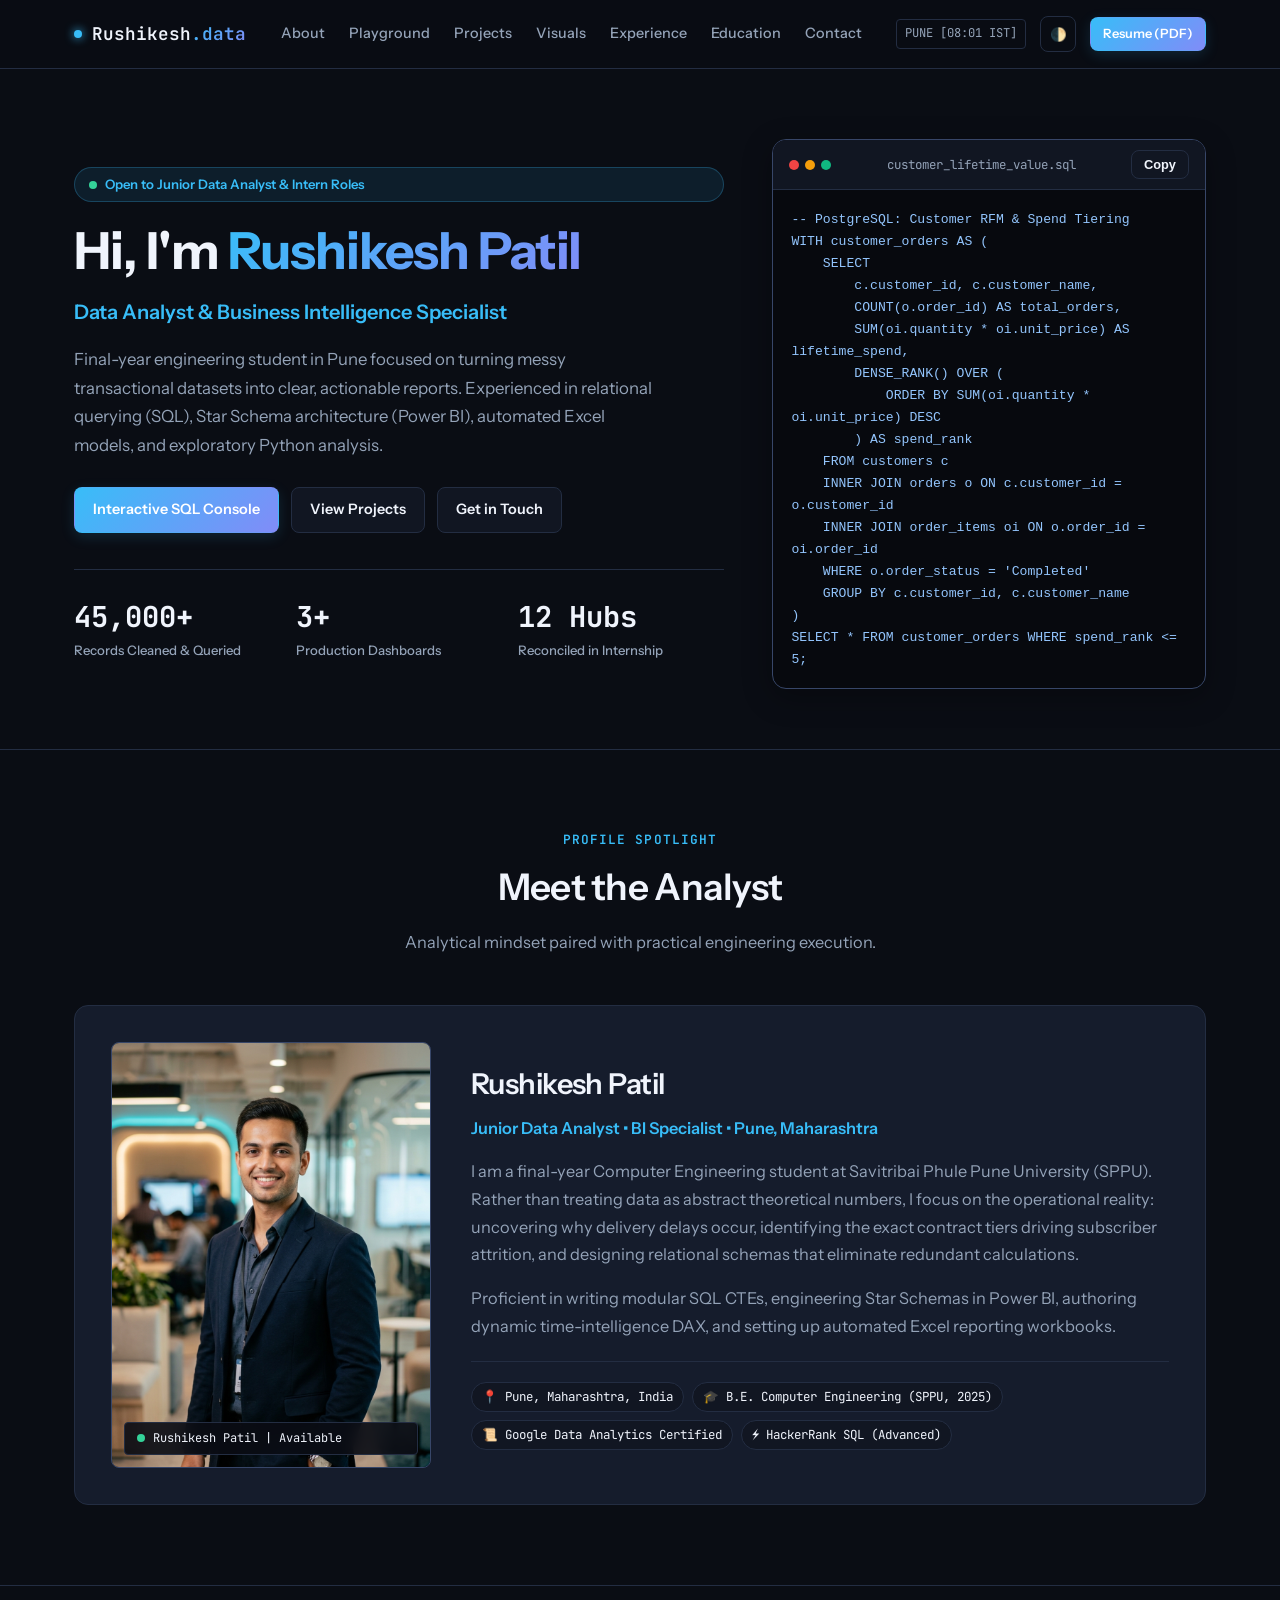
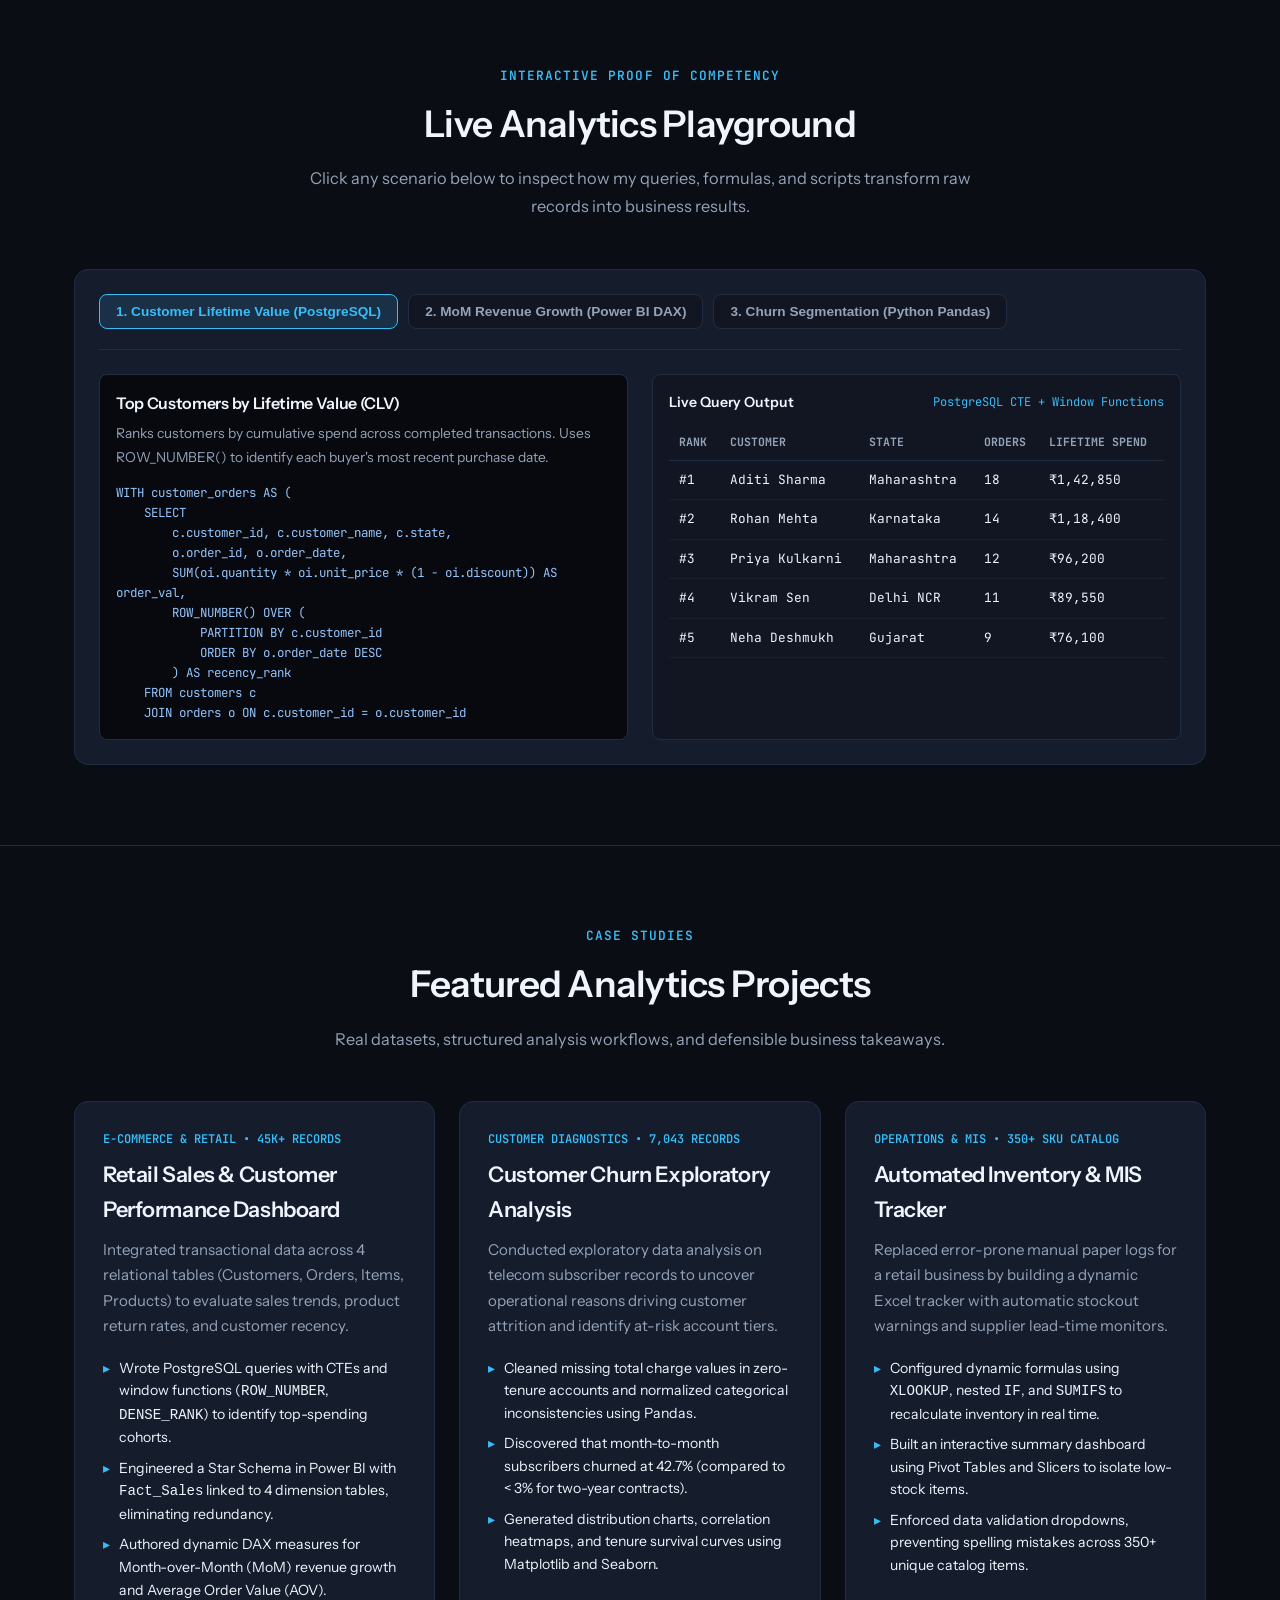
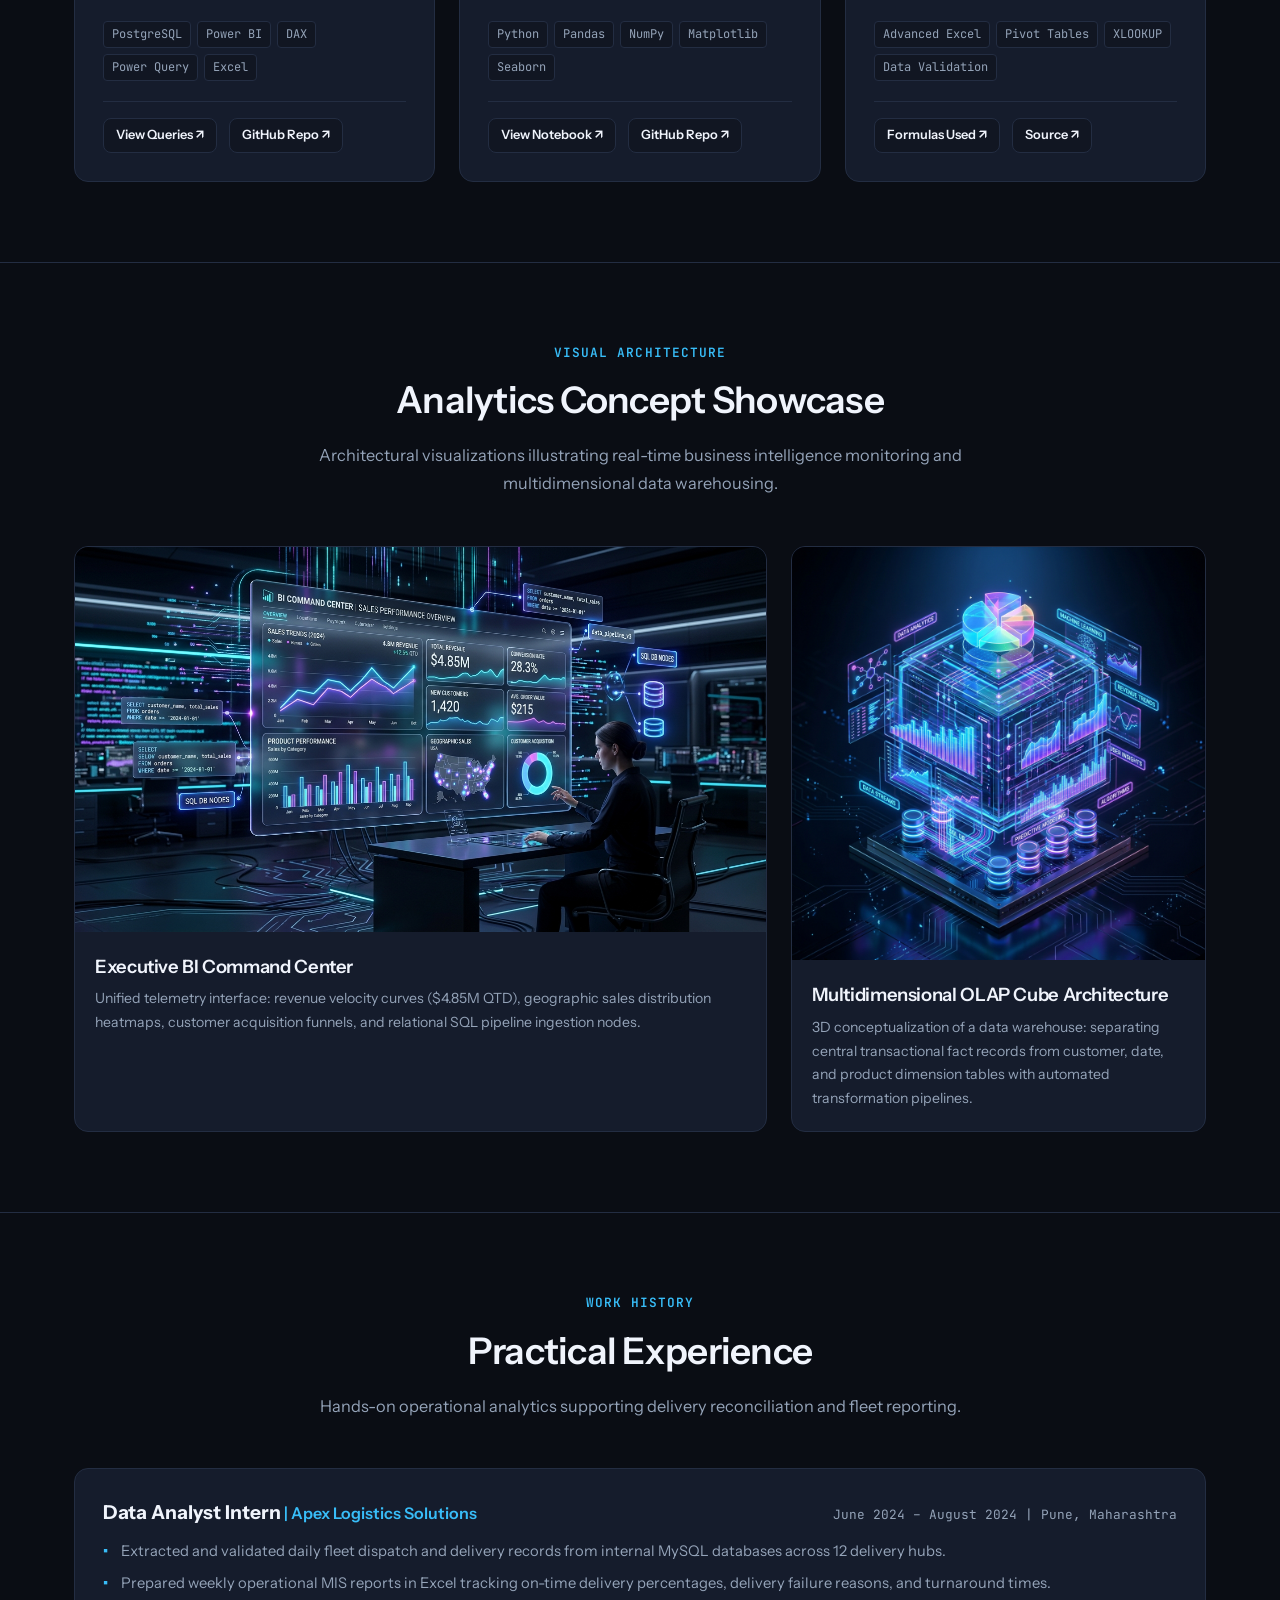
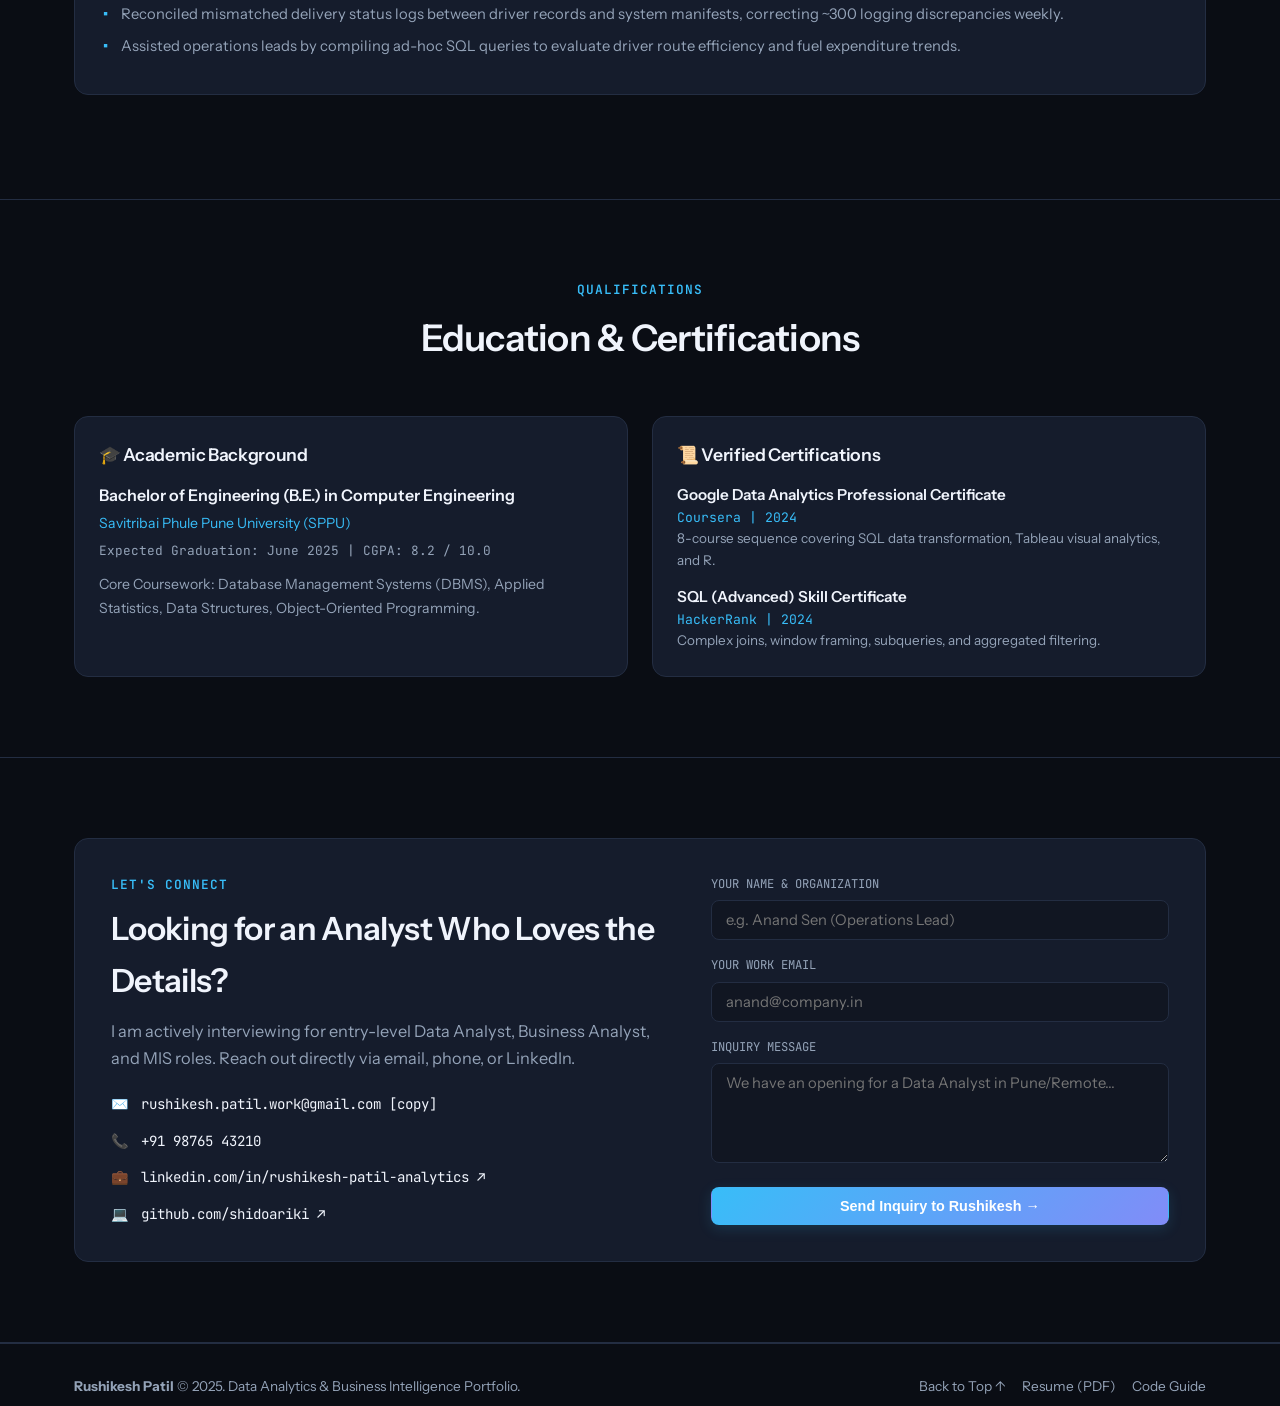
==== commit 891333b8: "Add cache-busting meta headers and complete class definitions for hero and bio wrappers" ====
--- a/index.html
+++ b/index.html
@@ -8,6 +8,9 @@
   <meta name="title" content="Rushikesh Patil | Data Analyst & BI Specialist">
   <meta name="description" content="Portfolio of Rushikesh Patil — Junior Data Analyst specializing in SQL (PostgreSQL, MySQL), Power BI, Advanced Excel (MIS reporting), and Python (Pandas).">
   <meta name="author" content="Rushikesh Patil">
+  <meta http-equiv="Cache-Control" content="no-cache, no-store, must-revalidate">
+  <meta http-equiv="Pragma" content="no-cache">
+  <meta http-equiv="Expires" content="0">
 
   <!-- Fonts -->
   <link rel="preconnect" href="https://fonts.googleapis.com">
@@ -304,6 +307,11 @@
       align-items: center;
     }
 
+    .hero-content {
+      display: flex;
+      flex-direction: column;
+    }
+
     .status-badge {
       display: inline-flex;
       align-items: center;
@@ -508,6 +516,11 @@
       align-items: center;
       gap: 8px;
       color: var(--text-main);
+    }
+
+    .profile-bio-content {
+      display: flex;
+      flex-direction: column;
     }
 
     .profile-meta-pills {
--- a/styles.css
+++ b/styles.css
@@ -287,6 +287,11 @@
   align-items: center;
 }
 
+.hero-content {
+  display: flex;
+  flex-direction: column;
+}
+
 .status-badge {
   display: inline-flex;
   align-items: center;
@@ -491,6 +496,11 @@
   align-items: center;
   gap: 8px;
   color: var(--text-main);
+}
+
+.profile-bio-content {
+  display: flex;
+  flex-direction: column;
 }
 
 .profile-meta-pills {
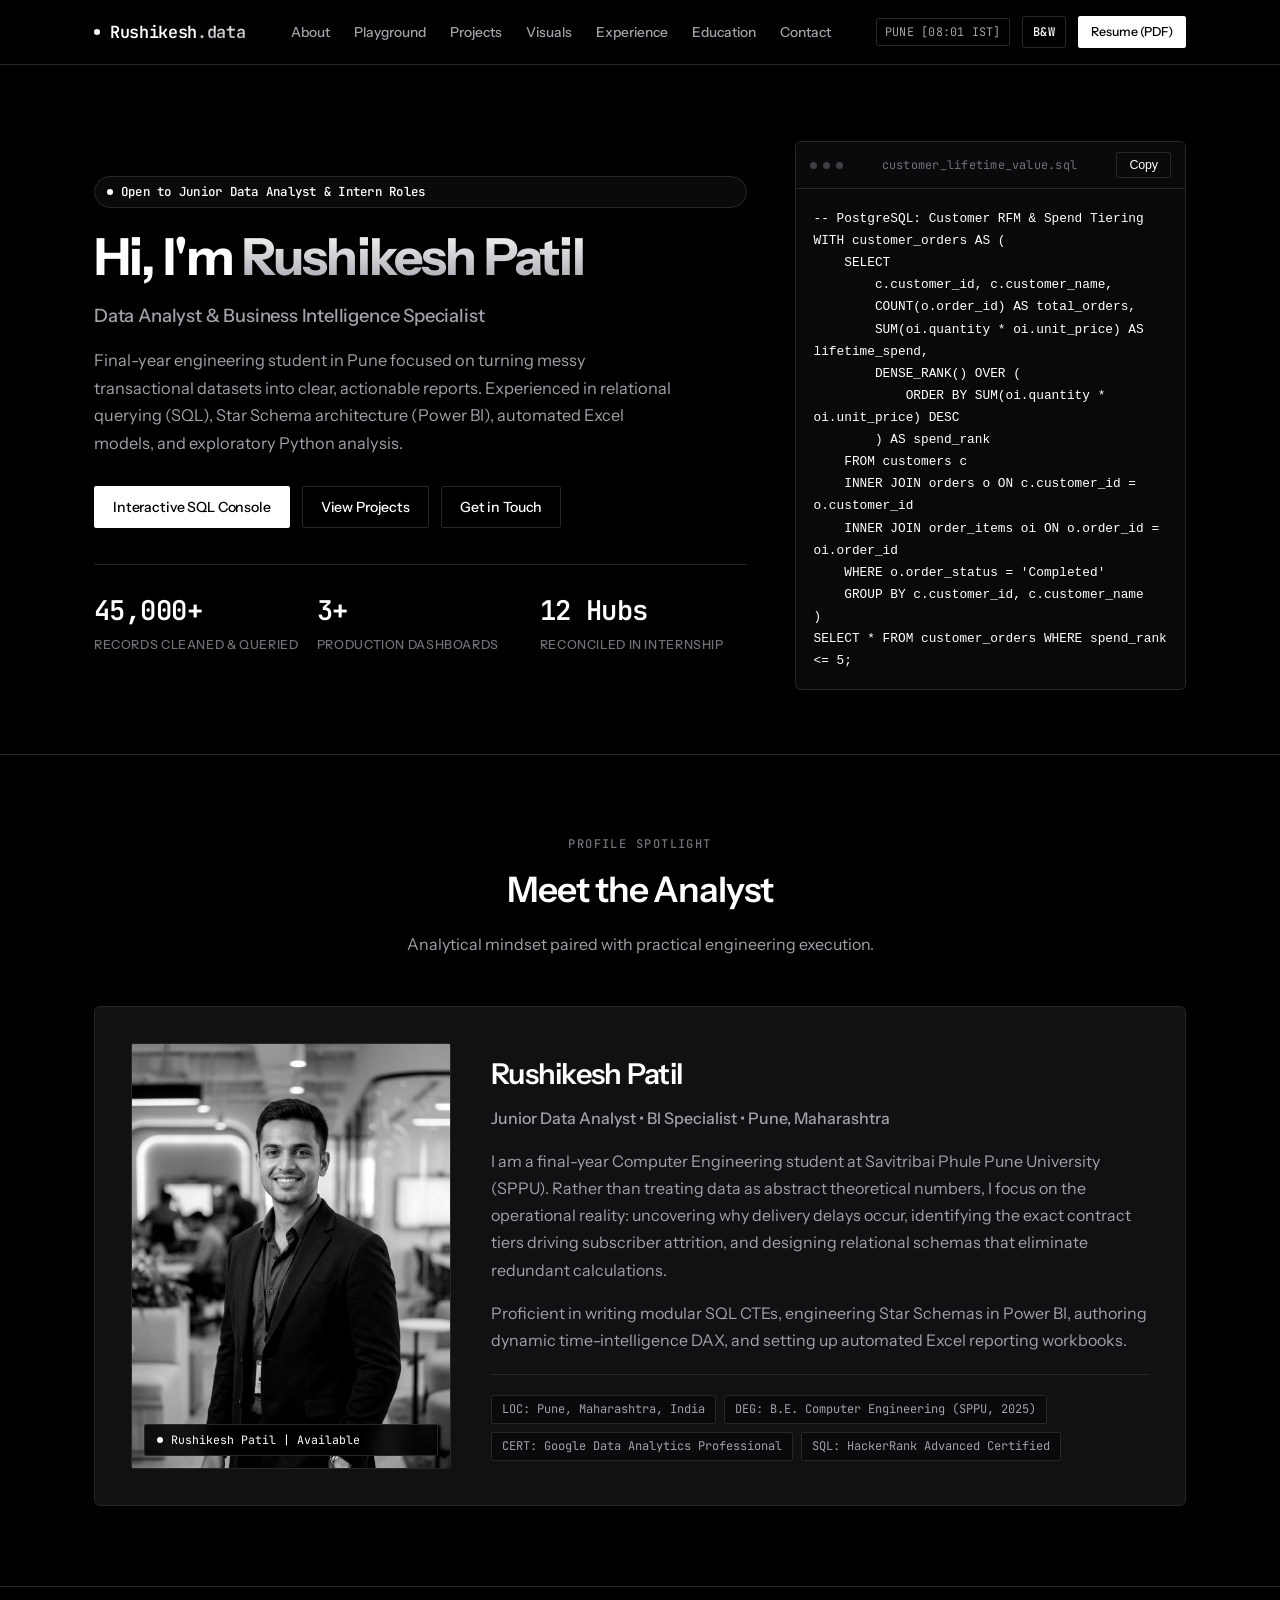
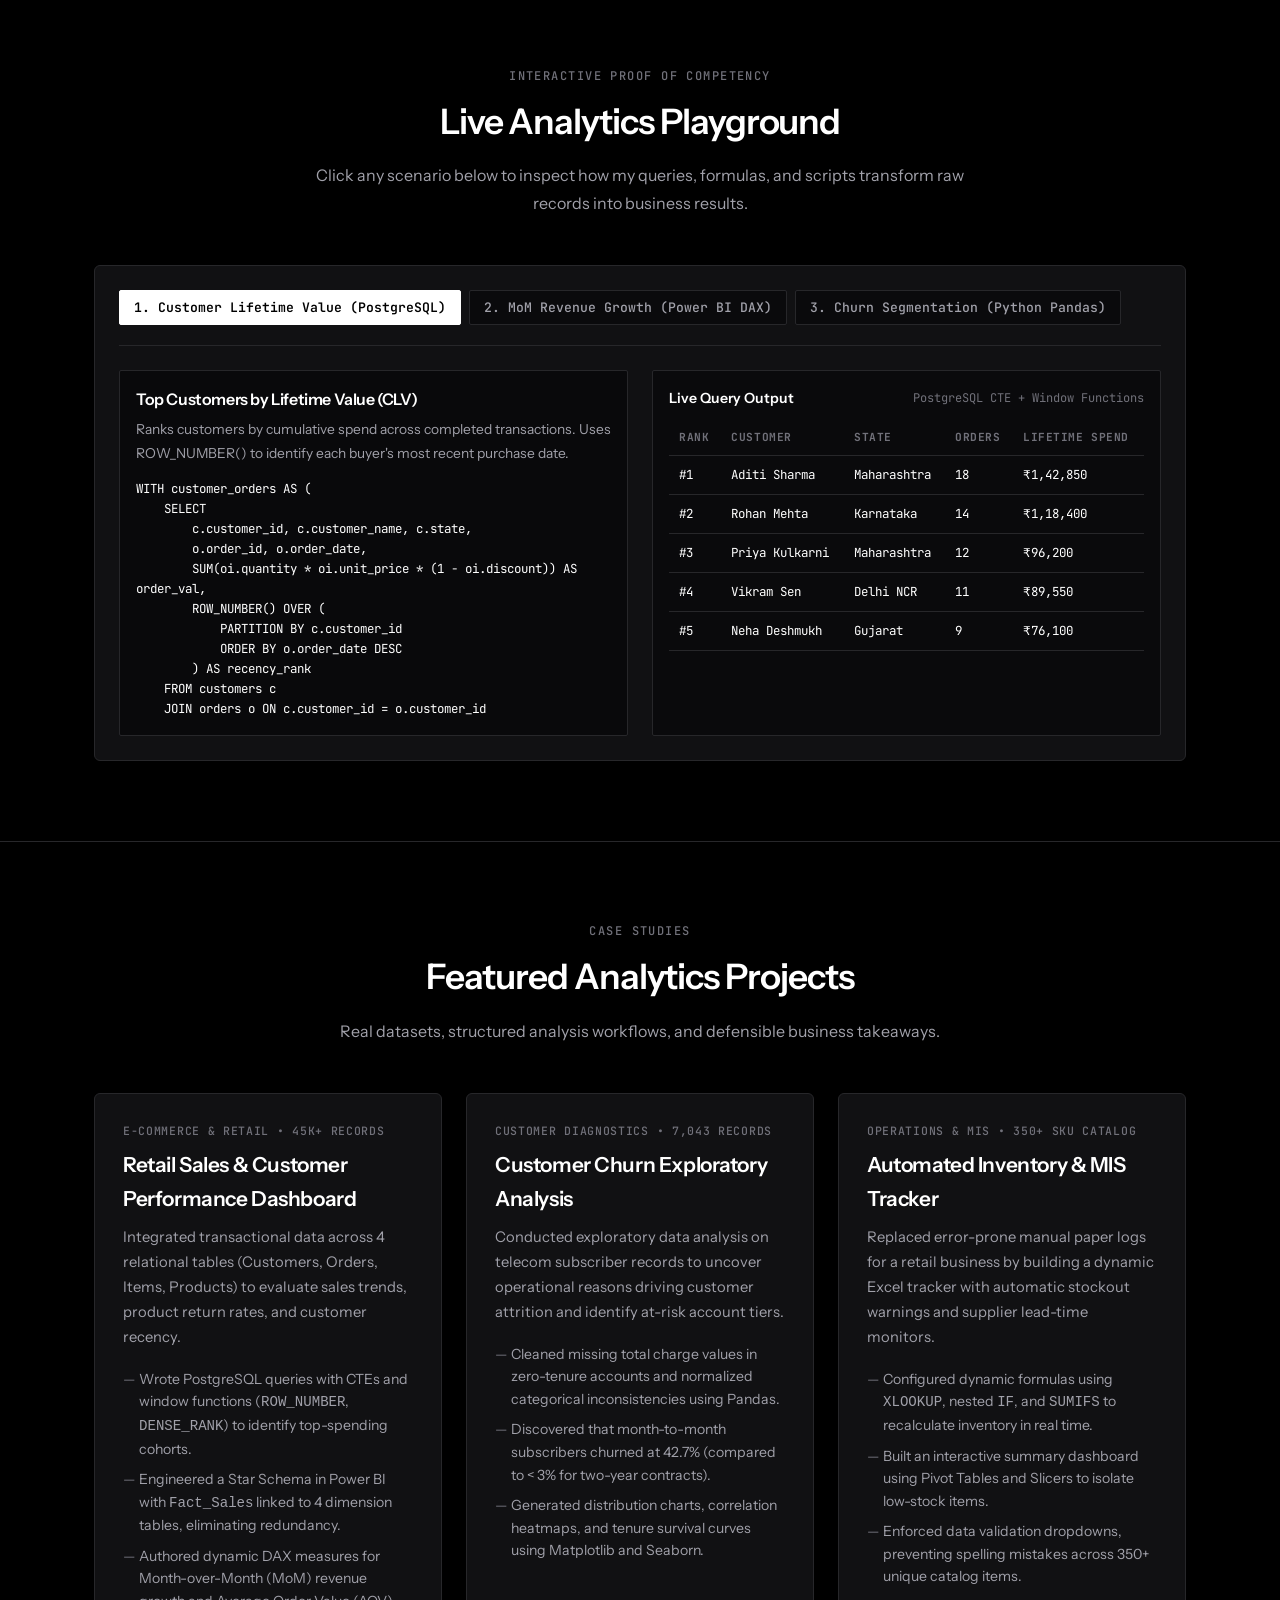
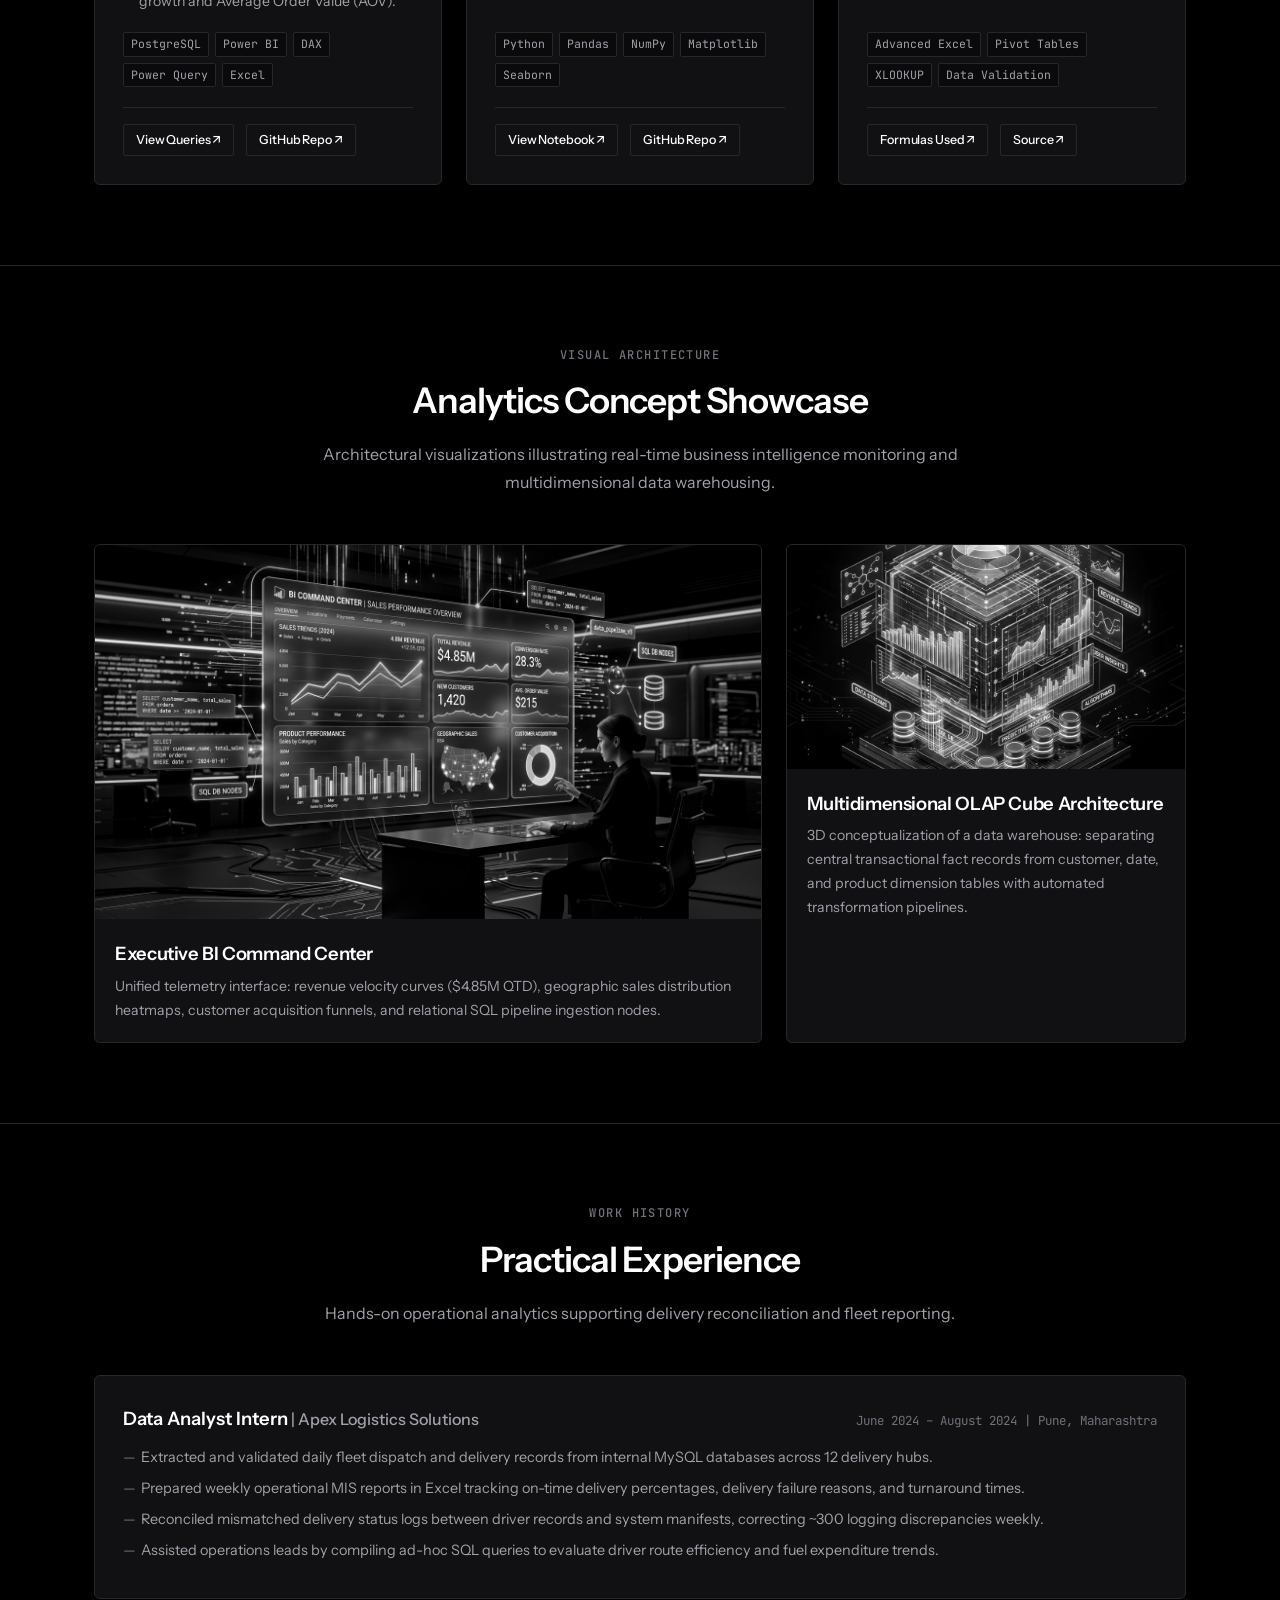
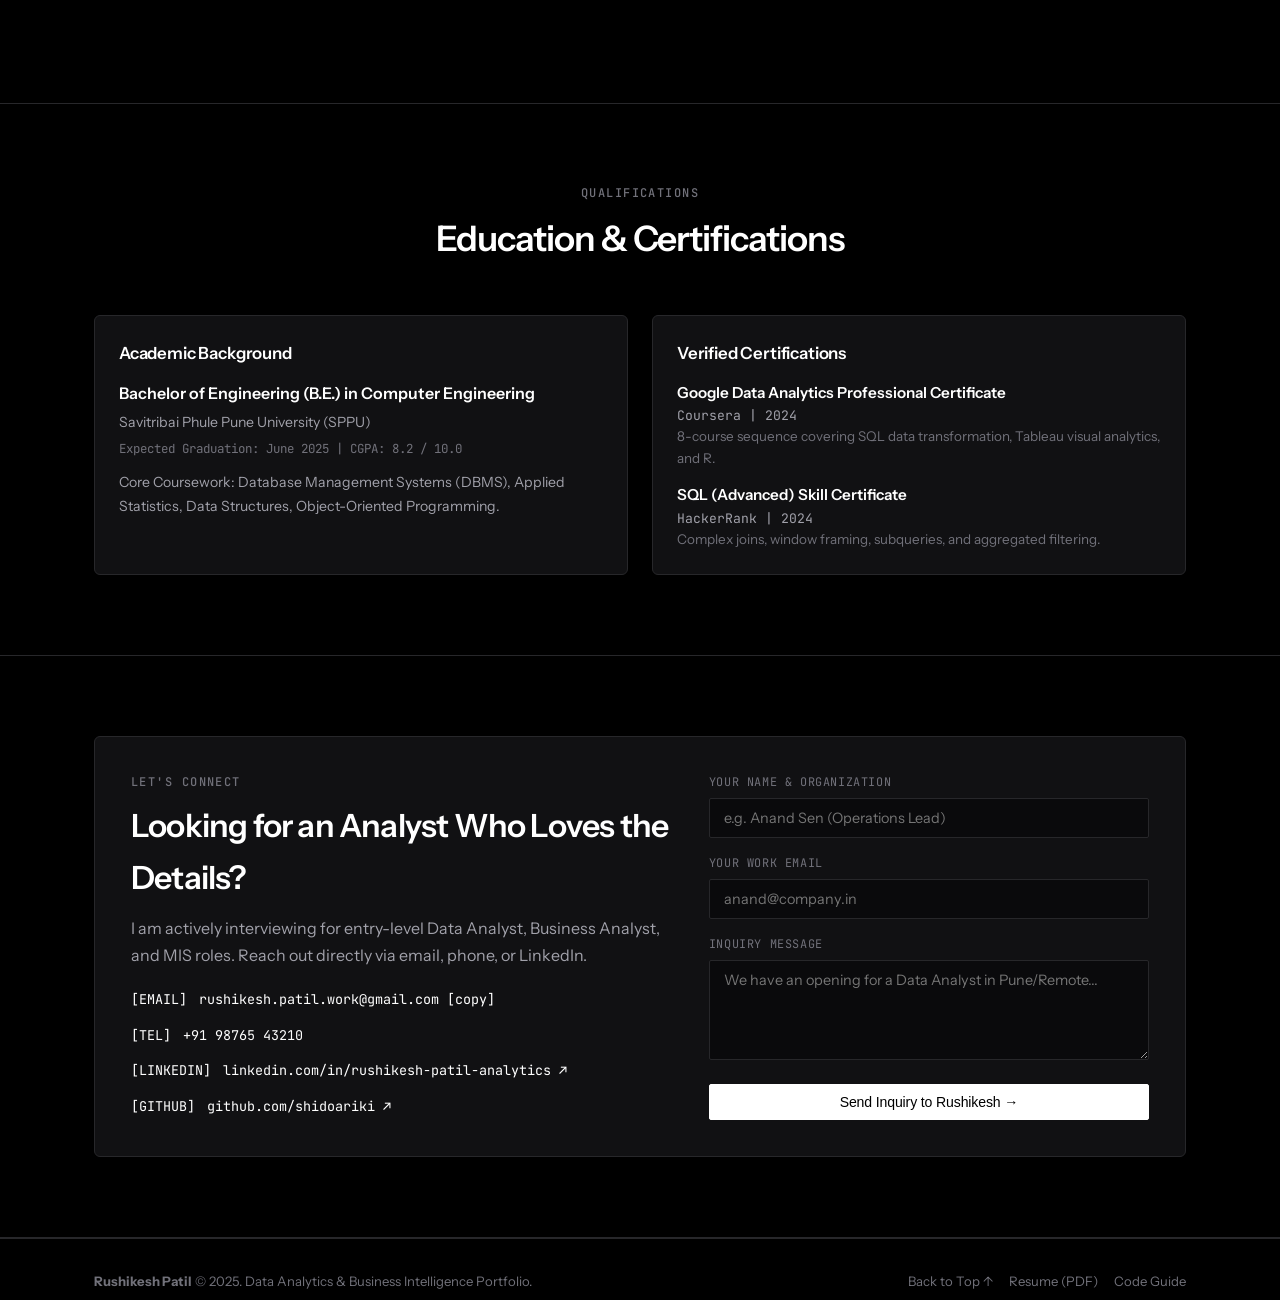
==== commit b5b2a5e0: "Transform UI/UX into ultra-minimalist black and white monochrome aesthetic" ====
--- a/index.html
+++ b/index.html
@@ -21,61 +21,61 @@
 
   <style>
     /* ==========================================================================
-       EMBEDDED FAILSAFE DESIGN SYSTEM (Ensures 100% styling on any network/cache)
+       MONOCHROME MINIMALIST DESIGN SYSTEM (Black & White Architecture)
        ========================================================================== */
     :root {
-      --bg-base: #0a0d14;
-      --bg-surface: #111622;
-      --bg-card: #151c2c;
-      --bg-card-hover: #1b2438;
-      --border-subtle: #232d42;
-      --border-strong: #374668;
+      --bg-base: #000000;
+      --bg-surface: #0a0a0c;
+      --bg-card: #111113;
+      --bg-card-hover: #18181b;
+      --border-subtle: #27272a;
+      --border-strong: #3f3f46;
       
-      --text-main: #f0f4fc;
-      --text-muted: #94a3b8;
-      --text-faint: #64748b;
+      --text-main: #ffffff;
+      --text-muted: #a1a1aa;
+      --text-faint: #71717a;
       
-      --accent-primary: #38bdf8;
-      --accent-secondary: #818cf8;
-      --accent-warm: #f97316;
-      --accent-glow: rgba(56, 189, 248, 0.15);
+      --accent-primary: #ffffff;
+      --accent-secondary: #d4d4d8;
+      --accent-warm: #ffffff;
+      --accent-glow: none;
       
-      --success: #34d399;
-      --code-bg: #07090e;
-      --code-border: #1e2638;
+      --success: #ffffff;
+      --code-bg: #09090b;
+      --code-border: #27272a;
       
       --font-display: 'Newsreader', Georgia, serif;
       --font-body: 'Instrument Sans', -apple-system, BlinkMacSystemFont, 'Segoe UI', Roboto, sans-serif;
       --font-mono: 'JetBrains Mono', monospace;
       
-      --radius-sm: 4px;
-      --radius-md: 8px;
-      --radius-lg: 14px;
+      --radius-sm: 2px;
+      --radius-md: 6px;
+      --radius-lg: 8px;
       --radius-full: 9999px;
       
-      --transition: 0.2s ease;
+      --transition: 0.15s ease;
     }
 
     [data-theme="light"] {
-      --bg-base: #f8fafc;
-      --bg-surface: #ffffff;
-      --bg-card: #f1f5f9;
-      --bg-card-hover: #e2e8f0;
-      --border-subtle: #cbd5e1;
-      --border-strong: #94a3b8;
+      --bg-base: #ffffff;
+      --bg-surface: #fafafa;
+      --bg-card: #f4f4f5;
+      --bg-card-hover: #e4e4e7;
+      --border-subtle: #e4e4e7;
+      --border-strong: #d4d4d8;
       
-      --text-main: #0f172a;
-      --text-muted: #475569;
-      --text-faint: #94a3b8;
+      --text-main: #09090b;
+      --text-muted: #52525b;
+      --text-faint: #71717a;
       
-      --accent-primary: #0284c7;
-      --accent-secondary: #4f46e5;
-      --accent-warm: #ea580c;
-      --accent-glow: rgba(2, 132, 199, 0.12);
+      --accent-primary: #09090b;
+      --accent-secondary: #27272a;
+      --accent-warm: #09090b;
+      --accent-glow: none;
       
-      --success: #059669;
-      --code-bg: #f8fafc;
-      --code-border: #cbd5e1;
+      --success: #09090b;
+      --code-bg: #f4f4f5;
+      --code-border: #e4e4e7;
     }
 
     /* Base Reset */
@@ -87,7 +87,7 @@
 
     html {
       scroll-behavior: smooth;
-      scroll-padding-top: 76px;
+      scroll-padding-top: 72px;
     }
 
     body {
@@ -98,12 +98,13 @@
       font-size: 16px;
       transition: background-color var(--transition), color var(--transition);
       overflow-x: hidden;
+      -webkit-font-smoothing: antialiased;
     }
 
     h1, h2, h3, h4 {
       color: var(--text-main);
       font-weight: 600;
-      letter-spacing: -0.02em;
+      letter-spacing: -0.025em;
     }
 
     .serif {
@@ -118,24 +119,30 @@
 
     p {
       color: var(--text-muted);
-      font-size: 1.02rem;
+      font-size: 1rem;
       line-height: 1.7;
     }
 
     a {
       color: inherit;
       text-decoration: none;
-      transition: color var(--transition);
+      transition: color var(--transition), border-color var(--transition);
     }
 
     .container {
-      max-width: 1180px;
+      max-width: 1140px;
       margin: 0 auto;
       padding: 0 24px;
     }
 
     .gradient-text {
-      background: linear-gradient(135deg, var(--accent-primary) 0%, var(--accent-secondary) 100%);
+      background: linear-gradient(180deg, #ffffff 0%, #a1a1aa 100%);
+      -webkit-background-clip: text;
+      -webkit-text-fill-color: transparent;
+    }
+
+    [data-theme="light"] .gradient-text {
+      background: linear-gradient(180deg, #09090b 0%, #52525b 100%);
       -webkit-background-clip: text;
       -webkit-text-fill-color: transparent;
     }
@@ -146,48 +153,48 @@
     .navbar {
       position: sticky;
       top: 0;
-      background: rgba(10, 13, 20, 0.88);
-      backdrop-filter: blur(14px);
-      -webkit-backdrop-filter: blur(14px);
+      background: rgba(0, 0, 0, 0.88);
+      backdrop-filter: blur(16px);
+      -webkit-backdrop-filter: blur(16px);
       border-bottom: 1px solid var(--border-subtle);
       z-index: 1000;
       transition: background-color var(--transition), border-color var(--transition);
     }
 
     [data-theme="light"] .navbar {
-      background: rgba(248, 250, 252, 0.92);
+      background: rgba(255, 255, 255, 0.92);
     }
 
     .nav-container {
       display: flex;
       justify-content: space-between;
       align-items: center;
-      height: 68px;
+      height: 64px;
     }
 
     .nav-logo {
       font-family: var(--font-mono);
-      font-size: 1.1rem;
+      font-size: 1.05rem;
       font-weight: 600;
       display: flex;
       align-items: center;
       gap: 10px;
       color: var(--text-main);
+      letter-spacing: -0.02em;
     }
 
     .nav-dot {
-      width: 8px;
-      height: 8px;
-      background: var(--accent-primary);
+      width: 6px;
+      height: 6px;
+      background: var(--text-main);
       border-radius: 50%;
-      box-shadow: 0 0 10px var(--accent-primary);
     }
 
     .nav-links {
       display: flex;
       gap: 24px;
       list-style: none;
-      font-size: 0.9rem;
+      font-size: 0.86rem;
       font-weight: 500;
     }
 
@@ -207,8 +214,8 @@
       bottom: 0;
       left: 0;
       width: 0;
-      height: 2px;
-      background: var(--accent-primary);
+      height: 1px;
+      background: var(--text-main);
       transition: width var(--transition);
     }
 
@@ -219,34 +226,39 @@
     .nav-actions {
       display: flex;
       align-items: center;
-      gap: 14px;
+      gap: 12px;
     }
 
     .nav-clock {
       font-family: var(--font-mono);
-      font-size: 0.76rem;
+      font-size: 0.74rem;
       color: var(--text-muted);
       padding: 4px 8px;
       border: 1px solid var(--border-subtle);
       border-radius: var(--radius-sm);
+      letter-spacing: 0.02em;
     }
 
     .theme-btn {
       background: transparent;
       border: 1px solid var(--border-subtle);
       color: var(--text-main);
-      width: 36px;
-      height: 36px;
-      border-radius: var(--radius-md);
+      padding: 4px 10px;
+      height: 32px;
+      border-radius: var(--radius-sm);
       display: flex;
       align-items: center;
       justify-content: center;
       cursor: pointer;
+      font-family: var(--font-mono);
+      font-size: 0.75rem;
+      font-weight: 500;
+      letter-spacing: 0.05em;
       transition: all var(--transition);
     }
 
     .theme-btn:hover {
-      border-color: var(--accent-primary);
+      border-color: var(--border-strong);
       background: var(--bg-surface);
     }
 
@@ -255,54 +267,69 @@
       display: inline-flex;
       align-items: center;
       gap: 8px;
-      padding: 10px 18px;
-      border-radius: var(--radius-md);
-      font-size: 0.9rem;
-      font-weight: 600;
+      padding: 9px 18px;
+      border-radius: var(--radius-sm);
+      font-size: 0.88rem;
+      font-weight: 500;
       cursor: pointer;
       transition: all var(--transition);
       border: 1px solid transparent;
+      letter-spacing: -0.01em;
     }
 
     .btn-primary {
-      background: linear-gradient(135deg, var(--accent-primary), var(--accent-secondary));
+      background: var(--text-main);
+      color: var(--bg-base);
+      border: 1px solid var(--text-main);
+    }
+
+    .btn-primary:hover {
+      background: var(--accent-secondary);
+      border-color: var(--accent-secondary);
+      color: var(--bg-base);
+      transform: translateY(-1px);
+    }
+
+    [data-theme="light"] .btn-primary {
+      background: #09090b;
       color: #ffffff;
-      box-shadow: 0 4px 14px var(--accent-glow);
-    }
-
-    .btn-primary:hover {
-      transform: translateY(-2px);
-      box-shadow: 0 6px 20px rgba(56, 189, 248, 0.35);
+      border-color: #09090b;
+    }
+
+    [data-theme="light"] .btn-primary:hover {
+      background: #27272a;
+      border-color: #27272a;
+      color: #ffffff;
     }
 
     .btn-secondary {
+      background: transparent;
+      border: 1px solid var(--border-subtle);
+      color: var(--text-main);
+    }
+
+    .btn-secondary:hover {
+      border-color: var(--border-strong);
       background: var(--bg-surface);
-      border: 1px solid var(--border-subtle);
-      color: var(--text-main);
-    }
-
-    .btn-secondary:hover {
-      border-color: var(--accent-primary);
-      background: var(--bg-card);
-      transform: translateY(-2px);
+      transform: translateY(-1px);
     }
 
     .btn-sm {
-      padding: 6px 12px;
-      font-size: 0.8rem;
+      padding: 5px 12px;
+      font-size: 0.78rem;
     }
 
     /* ==========================================================================
        HERO SECTION
        ======================================================================== */
     .hero-section {
-      padding: 70px 0 60px 0;
+      padding: 76px 0 64px 0;
       border-bottom: 1px solid var(--border-subtle);
     }
 
     .hero-grid {
       display: grid;
-      grid-template-columns: 1.2fr 0.8fr;
+      grid-template-columns: 1.25fr 0.75fr;
       gap: 48px;
       align-items: center;
     }
@@ -316,47 +343,57 @@
       display: inline-flex;
       align-items: center;
       gap: 8px;
-      background: rgba(56, 189, 248, 0.1);
-      border: 1px solid rgba(56, 189, 248, 0.25);
-      color: var(--accent-primary);
-      padding: 6px 14px;
+      background: var(--bg-surface);
+      border: 1px solid var(--border-subtle);
+      color: var(--text-main);
+      padding: 5px 12px;
       border-radius: var(--radius-full);
-      font-size: 0.82rem;
-      font-weight: 600;
+      font-size: 0.78rem;
+      font-weight: 500;
       margin-bottom: 20px;
+      font-family: var(--font-mono);
+      letter-spacing: 0.02em;
     }
 
     .status-dot {
-      width: 8px;
-      height: 8px;
-      background: var(--success);
+      width: 6px;
+      height: 6px;
+      background: var(--text-main);
       border-radius: 50%;
-      animation: pulse 2s infinite;
+      animation: pulse 2.5s infinite;
     }
 
     @keyframes pulse {
-      0% { box-shadow: 0 0 0 0 rgba(52, 211, 153, 0.6); }
-      70% { box-shadow: 0 0 0 8px rgba(52, 211, 153, 0); }
-      100% { box-shadow: 0 0 0 0 rgba(52, 211, 153, 0); }
+      0% { box-shadow: 0 0 0 0 rgba(255, 255, 255, 0.4); }
+      70% { box-shadow: 0 0 0 6px rgba(255, 255, 255, 0); }
+      100% { box-shadow: 0 0 0 0 rgba(255, 255, 255, 0); }
+    }
+
+    [data-theme="light"] @keyframes pulse {
+      0% { box-shadow: 0 0 0 0 rgba(9, 9, 11, 0.4); }
+      70% { box-shadow: 0 0 0 6px rgba(9, 9, 11, 0); }
+      100% { box-shadow: 0 0 0 0 rgba(9, 9, 11, 0); }
     }
 
     .hero-title {
       font-size: 3.2rem;
-      line-height: 1.15;
+      line-height: 1.12;
       margin-bottom: 14px;
       font-family: var(--font-body);
       font-weight: 700;
+      letter-spacing: -0.035em;
     }
 
     .hero-subtitle {
-      font-size: 1.25rem;
-      color: var(--accent-primary);
-      font-weight: 600;
+      font-size: 1.15rem;
+      color: var(--text-muted);
+      font-weight: 500;
       margin-bottom: 16px;
+      letter-spacing: -0.01em;
     }
 
     .hero-desc {
-      font-size: 1.05rem;
+      font-size: 1.02rem;
       color: var(--text-muted);
       line-height: 1.7;
       margin-bottom: 28px;
@@ -379,32 +416,36 @@
     }
 
     .stat-number {
-      font-size: 1.8rem;
-      font-weight: 700;
+      font-size: 1.7rem;
+      font-weight: 600;
       color: var(--text-main);
       font-family: var(--font-mono);
+      letter-spacing: -0.02em;
     }
 
     .stat-label {
-      font-size: 0.82rem;
-      color: var(--text-muted);
+      font-size: 0.78rem;
+      color: var(--text-faint);
       font-weight: 500;
+      margin-top: 2px;
+      text-transform: uppercase;
+      letter-spacing: 0.05em;
     }
 
     /* Hero Code Snippet Box */
     .hero-code-box {
       background: var(--code-bg);
-      border: 1px solid var(--border-strong);
-      border-radius: var(--radius-lg);
+      border: 1px solid var(--border-subtle);
+      border-radius: var(--radius-md);
       overflow: hidden;
-      box-shadow: 0 8px 30px rgba(0,0,0,0.3);
+      box-shadow: 0 8px 30px rgba(0, 0, 0, 0.4);
     }
 
     .code-box-header {
       display: flex;
       justify-content: space-between;
       align-items: center;
-      padding: 10px 16px;
+      padding: 10px 14px;
       background: var(--bg-surface);
       border-bottom: 1px solid var(--border-subtle);
     }
@@ -415,27 +456,29 @@
     }
 
     .w-dot {
-      width: 10px;
-      height: 10px;
+      width: 7px;
+      height: 7px;
       border-radius: 50%;
-    }
-
-    .w-red { background: #ef4444; }
-    .w-yellow { background: #f59e0b; }
-    .w-green { background: #10b981; }
+      background: var(--border-strong);
+    }
+
+    .w-red, .w-yellow, .w-green {
+      background: var(--border-subtle);
+    }
 
     .code-box-title {
       font-family: var(--font-mono);
-      font-size: 0.78rem;
-      color: var(--text-muted);
+      font-size: 0.74rem;
+      color: var(--text-faint);
+      letter-spacing: 0.02em;
     }
 
     .code-body-pre {
       padding: 18px;
       font-family: var(--font-mono);
-      font-size: 0.82rem;
-      color: #93c5fd;
-      line-height: 1.6;
+      font-size: 0.8rem;
+      color: var(--text-main);
+      line-height: 1.65;
       white-space: pre-wrap;
       overflow-x: auto;
     }
@@ -456,23 +499,24 @@
 
     .section-tag {
       font-family: var(--font-mono);
-      font-size: 0.8rem;
-      font-weight: 600;
-      color: var(--accent-primary);
+      font-size: 0.75rem;
+      font-weight: 500;
+      color: var(--text-faint);
       text-transform: uppercase;
-      letter-spacing: 0.08em;
+      letter-spacing: 0.12em;
       margin-bottom: 8px;
     }
 
     .section-title {
-      font-size: 2.3rem;
+      font-size: 2.2rem;
       margin-bottom: 12px;
+      letter-spacing: -0.03em;
     }
 
     .profile-card {
       background: var(--bg-card);
       border: 1px solid var(--border-subtle);
-      border-radius: var(--radius-lg);
+      border-radius: var(--radius-md);
       padding: 36px;
       display: grid;
       grid-template-columns: 320px 1fr;
@@ -481,22 +525,30 @@
     }
 
     .profile-photo-wrap {
-      border: 1px solid var(--border-strong);
-      border-radius: var(--radius-md);
+      border: 1px solid var(--border-subtle);
+      border-radius: var(--radius-sm);
       overflow: hidden;
-      background: #020617;
+      background: var(--bg-surface);
       position: relative;
     }
 
-    .profile-photo-wrap img {
+    .profile-photo-wrap img,
+    .gallery-item img {
       width: 100%;
       aspect-ratio: 3 / 4;
       object-fit: cover;
       display: block;
-      transition: transform 0.4s ease;
-    }
-
-    .profile-photo-wrap:hover img {
+      filter: grayscale(100%) contrast(108%);
+      transition: filter 0.4s ease, transform 0.4s ease;
+    }
+
+    .gallery-item img {
+      aspect-ratio: 16 / 9;
+    }
+
+    .profile-photo-wrap:hover img,
+    .gallery-item:hover img {
+      filter: grayscale(40%) contrast(108%);
       transform: scale(1.02);
     }
 
@@ -505,17 +557,21 @@
       bottom: 12px;
       left: 12px;
       right: 12px;
-      background: rgba(10, 13, 20, 0.9);
+      background: rgba(0, 0, 0, 0.88);
       backdrop-filter: blur(8px);
       padding: 6px 12px;
       border-radius: var(--radius-sm);
       border: 1px solid var(--border-subtle);
       font-family: var(--font-mono);
-      font-size: 0.75rem;
+      font-size: 0.72rem;
       display: flex;
       align-items: center;
       gap: 8px;
       color: var(--text-main);
+    }
+
+    [data-theme="light"] .profile-photo-badge {
+      background: rgba(255, 255, 255, 0.9);
     }
 
     .profile-bio-content {
@@ -534,12 +590,12 @@
 
     .meta-pill {
       font-family: var(--font-mono);
-      font-size: 0.78rem;
+      font-size: 0.75rem;
       padding: 4px 10px;
       background: var(--bg-surface);
       border: 1px solid var(--border-subtle);
-      border-radius: var(--radius-full);
-      color: var(--text-main);
+      border-radius: var(--radius-sm);
+      color: var(--text-muted);
     }
 
     /* ==========================================================================
@@ -548,7 +604,7 @@
     .playground-box {
       background: var(--bg-card);
       border: 1px solid var(--border-subtle);
-      border-radius: var(--radius-lg);
+      border-radius: var(--radius-md);
       padding: 24px;
       overflow: hidden;
     }
@@ -556,7 +612,7 @@
     .playground-tabs {
       display: flex;
       flex-wrap: wrap;
-      gap: 10px;
+      gap: 8px;
       padding-bottom: 20px;
       border-bottom: 1px solid var(--border-subtle);
       margin-bottom: 24px;
@@ -566,23 +622,31 @@
       background: var(--bg-surface);
       border: 1px solid var(--border-subtle);
       color: var(--text-muted);
-      padding: 9px 16px;
-      border-radius: var(--radius-md);
-      font-size: 0.85rem;
-      font-weight: 600;
+      padding: 8px 14px;
+      border-radius: var(--radius-sm);
+      font-size: 0.82rem;
+      font-weight: 500;
       cursor: pointer;
       transition: all var(--transition);
+      font-family: var(--font-mono);
     }
 
     .pg-btn:hover {
       color: var(--text-main);
-      border-color: var(--accent-primary);
+      border-color: var(--border-strong);
     }
 
     .pg-btn.active {
-      background: rgba(56, 189, 248, 0.12);
-      border-color: var(--accent-primary);
-      color: var(--accent-primary);
+      background: var(--text-main);
+      border-color: var(--text-main);
+      color: var(--bg-base);
+      font-weight: 600;
+    }
+
+    [data-theme="light"] .pg-btn.active {
+      background: #09090b;
+      border-color: #09090b;
+      color: #ffffff;
     }
 
     .pg-display {
@@ -594,14 +658,14 @@
     .pg-code-panel {
       background: var(--code-bg);
       border: 1px solid var(--border-subtle);
-      border-radius: var(--radius-md);
+      border-radius: var(--radius-sm);
       padding: 16px;
     }
 
     .pg-code-content {
       font-family: var(--font-mono);
       font-size: 0.78rem;
-      color: #93c5fd;
+      color: var(--text-main);
       line-height: 1.6;
       white-space: pre-wrap;
       max-height: 240px;
@@ -611,7 +675,7 @@
     .pg-table-panel {
       background: var(--bg-surface);
       border: 1px solid var(--border-subtle);
-      border-radius: var(--radius-md);
+      border-radius: var(--radius-sm);
       padding: 16px;
       overflow-x: auto;
     }
@@ -620,21 +684,22 @@
       width: 100%;
       border-collapse: collapse;
       font-family: var(--font-mono);
-      font-size: 0.8rem;
+      font-size: 0.78rem;
     }
 
     .custom-table th {
       text-align: left;
       padding: 8px 10px;
-      color: var(--text-muted);
+      color: var(--text-faint);
       border-bottom: 1px solid var(--border-subtle);
-      font-size: 0.72rem;
+      font-size: 0.7rem;
       text-transform: uppercase;
+      letter-spacing: 0.05em;
     }
 
     .custom-table td {
       padding: 9px 10px;
-      border-bottom: 1px solid rgba(255, 255, 255, 0.04);
+      border-bottom: 1px solid var(--border-subtle);
       color: var(--text-main);
     }
 
@@ -650,7 +715,7 @@
     .project-card {
       background: var(--bg-card);
       border: 1px solid var(--border-subtle);
-      border-radius: var(--radius-lg);
+      border-radius: var(--radius-md);
       padding: 28px;
       display: flex;
       flex-direction: column;
@@ -659,27 +724,29 @@
     }
 
     .project-card:hover {
-      transform: translateY(-4px);
-      border-color: var(--accent-primary);
-      box-shadow: 0 8px 24px var(--accent-glow);
+      transform: translateY(-2px);
+      border-color: var(--border-strong);
+      box-shadow: 0 8px 24px rgba(0, 0, 0, 0.5);
     }
 
     .project-tag {
       font-family: var(--font-mono);
-      font-size: 0.75rem;
-      color: var(--accent-primary);
-      font-weight: 600;
+      font-size: 0.72rem;
+      color: var(--text-faint);
+      font-weight: 500;
       text-transform: uppercase;
+      letter-spacing: 0.06em;
       margin-bottom: 8px;
     }
 
     .project-title {
-      font-size: 1.35rem;
+      font-size: 1.3rem;
       margin-bottom: 10px;
+      letter-spacing: -0.02em;
     }
 
     .project-desc {
-      font-size: 0.94rem;
+      font-size: 0.92rem;
       color: var(--text-muted);
       margin-bottom: 18px;
     }
@@ -691,17 +758,17 @@
 
     .project-points li {
       font-size: 0.88rem;
-      color: var(--text-main);
+      color: var(--text-muted);
       margin-bottom: 8px;
       padding-left: 16px;
       position: relative;
     }
 
     .project-points li::before {
-      content: '▸';
+      content: '—';
       position: absolute;
       left: 0;
-      color: var(--accent-primary);
+      color: var(--text-faint);
     }
 
     .project-tech {
@@ -715,8 +782,8 @@
       background: var(--bg-surface);
       border: 1px solid var(--border-subtle);
       font-family: var(--font-mono);
-      font-size: 0.75rem;
-      padding: 3px 8px;
+      font-size: 0.72rem;
+      padding: 2px 7px;
       border-radius: var(--radius-sm);
       color: var(--text-muted);
     }
@@ -740,17 +807,10 @@
     .gallery-item {
       background: var(--bg-card);
       border: 1px solid var(--border-subtle);
-      border-radius: var(--radius-lg);
+      border-radius: var(--radius-md);
       overflow: hidden;
       display: flex;
       flex-direction: column;
-    }
-
-    .gallery-item img {
-      width: 100%;
-      height: auto;
-      object-fit: cover;
-      display: block;
     }
 
     .gallery-info {
@@ -760,6 +820,7 @@
     .gallery-info h4 {
       font-size: 1.15rem;
       margin-bottom: 6px;
+      letter-spacing: -0.02em;
     }
 
     .gallery-info p {
@@ -773,7 +834,7 @@
     .timeline-card {
       background: var(--bg-card);
       border: 1px solid var(--border-subtle);
-      border-radius: var(--radius-lg);
+      border-radius: var(--radius-md);
       padding: 28px;
       margin-bottom: 24px;
     }
@@ -788,19 +849,19 @@
     }
 
     .timeline-role {
-      font-size: 1.2rem;
-      font-weight: 700;
+      font-size: 1.15rem;
+      font-weight: 600;
     }
 
     .timeline-company {
-      color: var(--accent-primary);
-      font-weight: 600;
+      color: var(--text-muted);
+      font-weight: 500;
     }
 
     .timeline-meta {
       font-family: var(--font-mono);
-      font-size: 0.8rem;
-      color: var(--text-muted);
+      font-size: 0.78rem;
+      color: var(--text-faint);
     }
 
     .timeline-bullets {
@@ -808,7 +869,7 @@
     }
 
     .timeline-bullets li {
-      font-size: 0.92rem;
+      font-size: 0.9rem;
       color: var(--text-muted);
       margin-bottom: 8px;
       padding-left: 18px;
@@ -816,11 +877,10 @@
     }
 
     .timeline-bullets li::before {
-      content: '•';
+      content: '—';
       position: absolute;
       left: 0;
-      color: var(--accent-primary);
-      font-weight: bold;
+      color: var(--text-faint);
     }
 
     /* Credentials Dual */
@@ -833,13 +893,14 @@
     .cred-box {
       background: var(--bg-card);
       border: 1px solid var(--border-subtle);
-      border-radius: var(--radius-lg);
+      border-radius: var(--radius-md);
       padding: 24px;
     }
 
     .cred-box h4 {
-      font-size: 1.1rem;
+      font-size: 1.05rem;
       margin-bottom: 14px;
+      letter-spacing: -0.01em;
     }
 
     /* ==========================================================================
@@ -848,7 +909,7 @@
     .contact-card {
       background: var(--bg-card);
       border: 1px solid var(--border-subtle);
-      border-radius: var(--radius-lg);
+      border-radius: var(--radius-md);
       padding: 36px;
       display: grid;
       grid-template-columns: 1.1fr 0.9fr;
@@ -868,11 +929,11 @@
       gap: 12px;
       color: var(--text-main);
       font-family: var(--font-mono);
-      font-size: 0.88rem;
+      font-size: 0.84rem;
     }
 
     .contact-channel-item:hover {
-      color: var(--accent-primary);
+      color: var(--accent-secondary);
     }
 
     .form-group {
@@ -882,9 +943,10 @@
     .form-label {
       display: block;
       font-family: var(--font-mono);
-      font-size: 0.76rem;
-      color: var(--text-muted);
+      font-size: 0.74rem;
+      color: var(--text-faint);
       text-transform: uppercase;
+      letter-spacing: 0.05em;
       margin-bottom: 6px;
     }
 
@@ -892,16 +954,17 @@
       width: 100%;
       background: var(--bg-surface);
       border: 1px solid var(--border-subtle);
-      border-radius: var(--radius-md);
+      border-radius: var(--radius-sm);
       padding: 10px 14px;
       color: var(--text-main);
       font-family: inherit;
-      font-size: 0.92rem;
+      font-size: 0.9rem;
+      transition: border-color var(--transition);
     }
 
     .form-input:focus {
       outline: none;
-      border-color: var(--accent-primary);
+      border-color: var(--text-main);
     }
 
     textarea.form-input {
@@ -913,8 +976,8 @@
     footer {
       border-top: 1px solid var(--border-subtle);
       padding: 32px 0;
-      font-size: 0.85rem;
-      color: var(--text-muted);
+      font-size: 0.82rem;
+      color: var(--text-faint);
     }
 
     .footer-flex {
@@ -931,13 +994,13 @@
       bottom: 24px;
       right: 24px;
       background: var(--bg-surface);
-      border: 1px solid var(--accent-primary);
+      border: 1px solid var(--border-strong);
       color: var(--text-main);
-      padding: 10px 18px;
-      border-radius: var(--radius-md);
-      font-family: var(--font-mono);
-      font-size: 0.84rem;
-      box-shadow: 0 4px 16px rgba(0,0,0,0.3);
+      padding: 8px 16px;
+      border-radius: var(--radius-sm);
+      font-family: var(--font-mono);
+      font-size: 0.8rem;
+      box-shadow: 0 4px 16px rgba(0,0,0,0.5);
       display: none;
       z-index: 2000;
     }
@@ -1002,7 +1065,7 @@
 
       <div class="nav-actions">
         <span id="pune-clock" class="nav-clock">PUNE [12:08 IST]</span>
-        <button id="theme-toggle" class="theme-btn" aria-label="Toggle Theme">🌓</button>
+        <button id="theme-toggle" class="theme-btn" aria-label="Toggle Theme">B&amp;W</button>
         <a href="Rushikesh_Patil_Resume.html" class="btn btn-primary btn-sm" target="_blank" rel="noopener">
           Resume (PDF)
         </a>
@@ -1062,9 +1125,9 @@
       <div class="hero-code-box">
         <div class="code-box-header">
           <div class="window-dots">
-            <span class="w-dot w-red"></span>
-            <span class="w-dot w-yellow"></span>
-            <span class="w-dot w-green"></span>
+            <span class="w-dot"></span>
+            <span class="w-dot"></span>
+            <span class="w-dot"></span>
           </div>
           <span class="code-box-title">customer_lifetime_value.sql</span>
           <button id="hero-copy-sql" class="btn btn-sm btn-secondary" data-copy="WITH ranked_orders AS (SELECT customer_id, SUM(order_val) FROM orders GROUP BY customer_id) SELECT * FROM ranked_orders;">Copy</button>
@@ -1111,7 +1174,7 @@
 
         <div class="profile-bio-content">
           <h3 style="font-size:1.8rem; margin-bottom: 8px;">Rushikesh Patil</h3>
-          <p style="color:var(--accent-primary); font-weight:600; margin-bottom: 16px;">
+          <p style="color:var(--text-muted); font-weight:500; margin-bottom: 16px;">
             Junior Data Analyst • BI Specialist • Pune, Maharashtra
           </p>
           <p style="margin-bottom: 16px;">
@@ -1122,10 +1185,10 @@
           </p>
 
           <div class="profile-meta-pills">
-            <span class="meta-pill">📍 Pune, Maharashtra, India</span>
-            <span class="meta-pill">🎓 B.E. Computer Engineering (SPPU, 2025)</span>
-            <span class="meta-pill">📜 Google Data Analytics Certified</span>
-            <span class="meta-pill">⚡ HackerRank SQL (Advanced)</span>
+            <span class="meta-pill">LOC: Pune, Maharashtra, India</span>
+            <span class="meta-pill">DEG: B.E. Computer Engineering (SPPU, 2025)</span>
+            <span class="meta-pill">CERT: Google Data Analytics Professional</span>
+            <span class="meta-pill">SQL: HackerRank Advanced Certified</span>
           </div>
         </div>
       </div>
@@ -1160,7 +1223,7 @@
           <div class="pg-table-panel">
             <div style="display:flex; justify-content:space-between; align-items:center; margin-bottom:12px;">
               <span style="font-weight:600; font-size:0.88rem;">Live Query Output</span>
-              <span id="pg-badge" style="font-family:var(--font-mono); font-size:0.75rem; color:var(--accent-primary);">PostgreSQL CTE</span>
+              <span id="pg-badge" style="font-family:var(--font-mono); font-size:0.75rem; color:var(--text-faint);">PostgreSQL CTE</span>
             </div>
             <table class="custom-table">
               <thead id="pg-thead"></thead>
@@ -1345,26 +1408,26 @@
 
       <div class="credentials-grid">
         <div class="cred-box">
-          <h4>🎓 Academic Background</h4>
+          <h4>Academic Background</h4>
           <div style="font-weight:600; font-size:1rem; margin-bottom:4px;">Bachelor of Engineering (B.E.) in Computer Engineering</div>
-          <div style="color:var(--accent-primary); font-size:0.88rem; margin-bottom:6px;">Savitribai Phule Pune University (SPPU)</div>
-          <div style="font-family:var(--font-mono); font-size:0.8rem; color:var(--text-muted); margin-bottom:12px;">Expected Graduation: June 2025 | CGPA: 8.2 / 10.0</div>
+          <div style="color:var(--text-muted); font-size:0.88rem; margin-bottom:6px;">Savitribai Phule Pune University (SPPU)</div>
+          <div style="font-family:var(--font-mono); font-size:0.78rem; color:var(--text-faint); margin-bottom:12px;">Expected Graduation: June 2025 | CGPA: 8.2 / 10.0</div>
           <p style="font-size:0.88rem;">
             Core Coursework: Database Management Systems (DBMS), Applied Statistics, Data Structures, Object-Oriented Programming.
           </p>
         </div>
 
         <div class="cred-box">
-          <h4>📜 Verified Certifications</h4>
+          <h4>Verified Certifications</h4>
           <div style="margin-bottom:14px;">
             <div style="font-weight:600; font-size:0.95rem;">Google Data Analytics Professional Certificate</div>
-            <div style="color:var(--accent-primary); font-size:0.82rem; font-family:var(--font-mono);">Coursera | 2024</div>
-            <div style="font-size:0.84rem; color:var(--text-muted);">8-course sequence covering SQL data transformation, Tableau visual analytics, and R.</div>
+            <div style="color:var(--text-muted); font-size:0.82rem; font-family:var(--font-mono);">Coursera | 2024</div>
+            <div style="font-size:0.84rem; color:var(--text-faint);">8-course sequence covering SQL data transformation, Tableau visual analytics, and R.</div>
           </div>
           <div>
             <div style="font-weight:600; font-size:0.95rem;">SQL (Advanced) Skill Certificate</div>
-            <div style="color:var(--accent-primary); font-size:0.82rem; font-family:var(--font-mono);">HackerRank | 2024</div>
-            <div style="font-size:0.84rem; color:var(--text-muted);">Complex joins, window framing, subqueries, and aggregated filtering.</div>
+            <div style="color:var(--text-muted); font-size:0.82rem; font-family:var(--font-mono);">HackerRank | 2024</div>
+            <div style="font-size:0.84rem; color:var(--text-faint);">Complex joins, window framing, subqueries, and aggregated filtering.</div>
           </div>
         </div>
       </div>
@@ -1386,19 +1449,19 @@
 
           <div class="contact-channels">
             <a href="mailto:rushikesh.patil.work@gmail.com" class="contact-channel-item" id="copy-email-link" title="Click to copy">
-              <span>✉️</span>
+              <span>[EMAIL]</span>
               <span>rushikesh.patil.work@gmail.com [copy]</span>
             </a>
             <a href="tel:+919876543210" class="contact-channel-item">
-              <span>📞</span>
+              <span>[TEL]</span>
               <span>+91 98765 43210</span>
             </a>
             <a href="https://linkedin.com/in/rushikesh-patil-analytics" class="contact-channel-item" target="_blank" rel="noopener">
-              <span>💼</span>
+              <span>[LINKEDIN]</span>
               <span>linkedin.com/in/rushikesh-patil-analytics ↗</span>
             </a>
             <a href="https://github.com/shidoariki/Rushikesh-Portfolio" class="contact-channel-item" target="_blank" rel="noopener">
-              <span>💻</span>
+              <span>[GITHUB]</span>
               <span>github.com/shidoariki ↗</span>
             </a>
           </div>
@@ -1475,7 +1538,7 @@
         const next = cur === 'dark' ? 'light' : 'dark';
         document.documentElement.setAttribute('data-theme', next);
         localStorage.setItem('rp_theme_pref', next);
-        showToast(`Theme: ${next.toUpperCase()} MODE`);
+        showToast(`PALETTE: ${next.toUpperCase()}`);
       });
 
       // 3. Analytics Playground Data & Logic
@@ -1553,9 +1616,9 @@
 display(churn_summary)`,
           headers: ['Contract Tier', 'Subscribers', 'Churned', 'Avg Fee', 'Churn Rate'],
           rows: [
-            ['Month-to-Month', '3,875', '1,655', '₹1,850', '42.71% ⚠️'],
-            ['One-Year Term', '1,473', '166', '₹1,520', '11.27%'],
-            ['Two-Year Term', '1,695', '48', '₹1,410', '2.83% ✅']
+            ['Month-to-Month', '3,875', '1,655', '₹1,850', '42.71% [High Risk]'],
+            ['One-Year Term', '1,473', '166', '₹1,520', '11.27% [Moderate]'],
+            ['Two-Year Term', '1,695', '48', '₹1,410', '2.83% [Retained]']
           ]
         }
       };
--- a/styles.css
+++ b/styles.css
@@ -1,958 +1,1019 @@
 /* ==========================================================================
-   RUSHIKESH PATIL — DATA ANALYTICS & BI SPECIALIST PORTFOLIO
-   Unified CSS Stylesheet (v3.2)
-   ========================================================================== */
-
-:root {
-  --bg-base: #0a0d14;
-  --bg-surface: #111622;
-  --bg-card: #151c2c;
-  --bg-card-hover: #1b2438;
-  --border-subtle: #232d42;
-  --border-strong: #374668;
-  
-  --text-main: #f0f4fc;
-  --text-muted: #94a3b8;
-  --text-faint: #64748b;
-  
-  --accent-primary: #38bdf8;
-  --accent-secondary: #818cf8;
-  --accent-warm: #f97316;
-  --accent-glow: rgba(56, 189, 248, 0.15);
-  
-  --success: #34d399;
-  --code-bg: #07090e;
-  --code-border: #1e2638;
-  
-  --font-display: 'Newsreader', Georgia, serif;
-  --font-body: 'Instrument Sans', -apple-system, BlinkMacSystemFont, 'Segoe UI', Roboto, sans-serif;
-  --font-mono: 'JetBrains Mono', monospace;
-  
-  --radius-sm: 4px;
-  --radius-md: 8px;
-  --radius-lg: 14px;
-  --radius-full: 9999px;
-  
-  --transition: 0.2s ease;
-}
-
-[data-theme="light"] {
-  --bg-base: #f8fafc;
-  --bg-surface: #ffffff;
-  --bg-card: #f1f5f9;
-  --bg-card-hover: #e2e8f0;
-  --border-subtle: #cbd5e1;
-  --border-strong: #94a3b8;
-  
-  --text-main: #0f172a;
-  --text-muted: #475569;
-  --text-faint: #94a3b8;
-  
-  --accent-primary: #0284c7;
-  --accent-secondary: #4f46e5;
-  --accent-warm: #ea580c;
-  --accent-glow: rgba(2, 132, 199, 0.12);
-  
-  --success: #059669;
-  --code-bg: #f8fafc;
-  --code-border: #cbd5e1;
-}
-
-/* Base Reset */
-*, *::before, *::after {
-  box-sizing: border-box;
-  margin: 0;
-  padding: 0;
-}
-
-html {
-  scroll-behavior: smooth;
-  scroll-padding-top: 76px;
-}
-
-body {
-  background-color: var(--bg-base);
-  color: var(--text-main);
-  font-family: var(--font-body);
-  line-height: 1.6;
-  font-size: 16px;
-  transition: background-color var(--transition), color var(--transition);
-  overflow-x: hidden;
-}
-
-h1, h2, h3, h4 {
-  color: var(--text-main);
-  font-weight: 600;
-  letter-spacing: -0.02em;
-}
-
-.serif {
-  font-family: var(--font-display);
-  font-weight: 400;
-}
-
-em {
-  font-family: var(--font-display);
-  font-style: italic;
-}
-
-p {
-  color: var(--text-muted);
-  font-size: 1.02rem;
-  line-height: 1.7;
-}
-
-a {
-  color: inherit;
-  text-decoration: none;
-  transition: color var(--transition);
-}
-
-.container {
-  max-width: 1180px;
-  margin: 0 auto;
-  padding: 0 24px;
-}
-
-.gradient-text {
-  background: linear-gradient(135deg, var(--accent-primary) 0%, var(--accent-secondary) 100%);
-  -webkit-background-clip: text;
-  -webkit-text-fill-color: transparent;
-}
-
-/* ==========================================================================
-   NAVIGATION BAR
-   ========================================================================== */
-.navbar {
-  position: sticky;
-  top: 0;
-  background: rgba(10, 13, 20, 0.88);
-  backdrop-filter: blur(14px);
-  -webkit-backdrop-filter: blur(14px);
-  border-bottom: 1px solid var(--border-subtle);
-  z-index: 1000;
-  transition: background-color var(--transition), border-color var(--transition);
-}
-
-[data-theme="light"] .navbar {
-  background: rgba(248, 250, 252, 0.92);
-}
-
-.nav-container {
-  display: flex;
-  justify-content: space-between;
-  align-items: center;
-  height: 68px;
-}
-
-.nav-logo {
-  font-family: var(--font-mono);
-  font-size: 1.1rem;
-  font-weight: 600;
-  display: flex;
-  align-items: center;
-  gap: 10px;
-  color: var(--text-main);
-}
-
-.nav-dot {
-  width: 8px;
-  height: 8px;
-  background: var(--accent-primary);
-  border-radius: 50%;
-  box-shadow: 0 0 10px var(--accent-primary);
-}
-
-.nav-links {
-  display: flex;
-  gap: 24px;
-  list-style: none;
-  font-size: 0.9rem;
-  font-weight: 500;
-}
-
-.nav-links a {
-  color: var(--text-muted);
-  padding: 6px 0;
-  position: relative;
-}
-
-.nav-links a:hover, .nav-links a.active {
-  color: var(--text-main);
-}
-
-.nav-links a::after {
-  content: '';
-  position: absolute;
-  bottom: 0;
-  left: 0;
-  width: 0;
-  height: 2px;
-  background: var(--accent-primary);
-  transition: width var(--transition);
-}
-
-.nav-links a:hover::after {
-  width: 100%;
-}
-
-.nav-actions {
-  display: flex;
-  align-items: center;
-  gap: 14px;
-}
-
-.nav-clock {
-  font-family: var(--font-mono);
-  font-size: 0.76rem;
-  color: var(--text-muted);
-  padding: 4px 8px;
-  border: 1px solid var(--border-subtle);
-  border-radius: var(--radius-sm);
-}
-
-.theme-btn {
-  background: transparent;
-  border: 1px solid var(--border-subtle);
-  color: var(--text-main);
-  width: 36px;
-  height: 36px;
-  border-radius: var(--radius-md);
-  display: flex;
-  align-items: center;
-  justify-content: center;
-  cursor: pointer;
-  transition: all var(--transition);
-}
-
-.theme-btn:hover {
-  border-color: var(--accent-primary);
-  background: var(--bg-surface);
-}
-
-/* Buttons */
-.btn {
-  display: inline-flex;
-  align-items: center;
-  gap: 8px;
-  padding: 10px 18px;
-  border-radius: var(--radius-md);
-  font-size: 0.9rem;
-  font-weight: 600;
-  cursor: pointer;
-  transition: all var(--transition);
-  border: 1px solid transparent;
-}
-
-.btn-primary {
-  background: linear-gradient(135deg, var(--accent-primary), var(--accent-secondary));
-  color: #ffffff;
-  box-shadow: 0 4px 14px var(--accent-glow);
-}
-
-.btn-primary:hover {
-  transform: translateY(-2px);
-  box-shadow: 0 6px 20px rgba(56, 189, 248, 0.35);
-}
-
-.btn-secondary {
-  background: var(--bg-surface);
-  border: 1px solid var(--border-subtle);
-  color: var(--text-main);
-}
-
-.btn-secondary:hover {
-  border-color: var(--accent-primary);
-  background: var(--bg-card);
-  transform: translateY(-2px);
-}
-
-.btn-sm {
-  padding: 6px 12px;
-  font-size: 0.8rem;
-}
-
-/* ==========================================================================
-   HERO SECTION
-   ======================================================================== */
-.hero-section {
-  padding: 70px 0 60px 0;
-  border-bottom: 1px solid var(--border-subtle);
-}
-
-.hero-grid {
-  display: grid;
-  grid-template-columns: 1.2fr 0.8fr;
-  gap: 48px;
-  align-items: center;
-}
-
-.hero-content {
-  display: flex;
-  flex-direction: column;
-}
-
-.status-badge {
-  display: inline-flex;
-  align-items: center;
-  gap: 8px;
-  background: rgba(56, 189, 248, 0.1);
-  border: 1px solid rgba(56, 189, 248, 0.25);
-  color: var(--accent-primary);
-  padding: 6px 14px;
-  border-radius: var(--radius-full);
-  font-size: 0.82rem;
-  font-weight: 600;
-  margin-bottom: 20px;
-}
-
-.status-dot {
-  width: 8px;
-  height: 8px;
-  background: var(--success);
-  border-radius: 50%;
-  animation: pulse 2s infinite;
-}
-
-@keyframes pulse {
-  0% { box-shadow: 0 0 0 0 rgba(52, 211, 153, 0.6); }
-  70% { box-shadow: 0 0 0 8px rgba(52, 211, 153, 0); }
-  100% { box-shadow: 0 0 0 0 rgba(52, 211, 153, 0); }
-}
-
-.hero-title {
-  font-size: 3.2rem;
-  line-height: 1.15;
-  margin-bottom: 14px;
-  font-family: var(--font-body);
-  font-weight: 700;
-}
-
-.hero-subtitle {
-  font-size: 1.25rem;
-  color: var(--accent-primary);
-  font-weight: 600;
-  margin-bottom: 16px;
-}
-
-.hero-desc {
-  font-size: 1.05rem;
-  color: var(--text-muted);
-  line-height: 1.7;
-  margin-bottom: 28px;
-  max-width: 580px;
-}
-
-.hero-cta {
-  display: flex;
-  flex-wrap: wrap;
-  gap: 12px;
-  margin-bottom: 36px;
-}
-
-.hero-stats {
-  display: grid;
-  grid-template-columns: repeat(3, 1fr);
-  gap: 16px;
-  padding-top: 24px;
-  border-top: 1px solid var(--border-subtle);
-}
-
-.stat-number {
-  font-size: 1.8rem;
-  font-weight: 700;
-  color: var(--text-main);
-  font-family: var(--font-mono);
-}
-
-.stat-label {
-  font-size: 0.82rem;
-  color: var(--text-muted);
-  font-weight: 500;
-}
-
-/* Hero Code Snippet Box */
-.hero-code-box {
-  background: var(--code-bg);
-  border: 1px solid var(--border-strong);
-  border-radius: var(--radius-lg);
-  overflow: hidden;
-  box-shadow: 0 8px 30px rgba(0,0,0,0.3);
-}
-
-.code-box-header {
-  display: flex;
-  justify-content: space-between;
-  align-items: center;
-  padding: 10px 16px;
-  background: var(--bg-surface);
-  border-bottom: 1px solid var(--border-subtle);
-}
-
-.window-dots {
-  display: flex;
-  gap: 6px;
-}
-
-.w-dot {
-  width: 10px;
-  height: 10px;
-  border-radius: 50%;
-}
-
-.w-red { background: #ef4444; }
-.w-yellow { background: #f59e0b; }
-.w-green { background: #10b981; }
-
-.code-box-title {
-  font-family: var(--font-mono);
-  font-size: 0.78rem;
-  color: var(--text-muted);
-}
-
-.code-body-pre {
-  padding: 18px;
-  font-family: var(--font-mono);
-  font-size: 0.82rem;
-  color: #93c5fd;
-  line-height: 1.6;
-  white-space: pre-wrap;
-  overflow-x: auto;
-}
-
-/* ==========================================================================
-   PROFILE & PERSON'S SPOTLIGHT SECTION
-   ========================================================================== */
-.section {
-  padding: 80px 0;
-  border-bottom: 1px solid var(--border-subtle);
-}
-
-.section-header {
-  text-align: center;
-  max-width: 680px;
-  margin: 0 auto 48px auto;
-}
-
-.section-tag {
-  font-family: var(--font-mono);
-  font-size: 0.8rem;
-  font-weight: 600;
-  color: var(--accent-primary);
-  text-transform: uppercase;
-  letter-spacing: 0.08em;
-  margin-bottom: 8px;
-}
-
-.section-title {
-  font-size: 2.3rem;
-  margin-bottom: 12px;
-}
-
-.profile-card {
-  background: var(--bg-card);
-  border: 1px solid var(--border-subtle);
-  border-radius: var(--radius-lg);
-  padding: 36px;
-  display: grid;
-  grid-template-columns: 320px 1fr;
-  gap: 40px;
-  align-items: center;
-}
-
-.profile-photo-wrap {
-  border: 1px solid var(--border-strong);
-  border-radius: var(--radius-md);
-  overflow: hidden;
-  background: #020617;
-  position: relative;
-}
-
-.profile-photo-wrap img {
-  width: 100%;
-  aspect-ratio: 3 / 4;
-  object-fit: cover;
-  display: block;
-  transition: transform 0.4s ease;
-}
-
-.profile-photo-wrap:hover img {
-  transform: scale(1.02);
-}
-
-.profile-photo-badge {
-  position: absolute;
-  bottom: 12px;
-  left: 12px;
-  right: 12px;
-  background: rgba(10, 13, 20, 0.9);
-  backdrop-filter: blur(8px);
-  padding: 6px 12px;
-  border-radius: var(--radius-sm);
-  border: 1px solid var(--border-subtle);
-  font-family: var(--font-mono);
-  font-size: 0.75rem;
-  display: flex;
-  align-items: center;
-  gap: 8px;
-  color: var(--text-main);
-}
-
-.profile-bio-content {
-  display: flex;
-  flex-direction: column;
-}
-
-.profile-meta-pills {
-  display: flex;
-  flex-wrap: wrap;
-  gap: 8px;
-  margin-top: 20px;
-  padding-top: 20px;
-  border-top: 1px solid var(--border-subtle);
-}
-
-.meta-pill {
-  font-family: var(--font-mono);
-  font-size: 0.78rem;
-  padding: 4px 10px;
-  background: var(--bg-surface);
-  border: 1px solid var(--border-subtle);
-  border-radius: var(--radius-full);
-  color: var(--text-main);
-}
-
-/* ==========================================================================
-   INTERACTIVE LIVE PLAYGROUND
-   ========================================================================== */
-.playground-box {
-  background: var(--bg-card);
-  border: 1px solid var(--border-subtle);
-  border-radius: var(--radius-lg);
-  padding: 24px;
-  overflow: hidden;
-}
-
-.playground-tabs {
-  display: flex;
-  flex-wrap: wrap;
-  gap: 10px;
-  padding-bottom: 20px;
-  border-bottom: 1px solid var(--border-subtle);
-  margin-bottom: 24px;
-}
-
-.pg-btn {
-  background: var(--bg-surface);
-  border: 1px solid var(--border-subtle);
-  color: var(--text-muted);
-  padding: 9px 16px;
-  border-radius: var(--radius-md);
-  font-size: 0.85rem;
-  font-weight: 600;
-  cursor: pointer;
-  transition: all var(--transition);
-}
-
-.pg-btn:hover {
-  color: var(--text-main);
-  border-color: var(--accent-primary);
-}
-
-.pg-btn.active {
-  background: rgba(56, 189, 248, 0.12);
-  border-color: var(--accent-primary);
-  color: var(--accent-primary);
-}
-
-.pg-display {
-  display: grid;
-  grid-template-columns: 1fr 1fr;
-  gap: 24px;
-}
-
-.pg-code-panel {
-  background: var(--code-bg);
-  border: 1px solid var(--border-subtle);
-  border-radius: var(--radius-md);
-  padding: 16px;
-}
-
-.pg-code-content {
-  font-family: var(--font-mono);
-  font-size: 0.78rem;
-  color: #93c5fd;
-  line-height: 1.6;
-  white-space: pre-wrap;
-  max-height: 240px;
-  overflow-y: auto;
-}
-
-.pg-table-panel {
-  background: var(--bg-surface);
-  border: 1px solid var(--border-subtle);
-  border-radius: var(--radius-md);
-  padding: 16px;
-  overflow-x: auto;
-}
-
-.custom-table {
-  width: 100%;
-  border-collapse: collapse;
-  font-family: var(--font-mono);
-  font-size: 0.8rem;
-}
-
-.custom-table th {
-  text-align: left;
-  padding: 8px 10px;
-  color: var(--text-muted);
-  border-bottom: 1px solid var(--border-subtle);
-  font-size: 0.72rem;
-  text-transform: uppercase;
-}
-
-.custom-table td {
-  padding: 9px 10px;
-  border-bottom: 1px solid rgba(255, 255, 255, 0.04);
-  color: var(--text-main);
-}
-
-/* ==========================================================================
-   FEATURED PROJECTS
-   ========================================================================== */
-.projects-grid {
-  display: grid;
-  grid-template-columns: repeat(auto-fit, minmax(340px, 1fr));
-  gap: 24px;
-}
-
-.project-card {
-  background: var(--bg-card);
-  border: 1px solid var(--border-subtle);
-  border-radius: var(--radius-lg);
-  padding: 28px;
-  display: flex;
-  flex-direction: column;
-  justify-content: space-between;
-  transition: all var(--transition);
-}
-
-.project-card:hover {
-  transform: translateY(-4px);
-  border-color: var(--accent-primary);
-  box-shadow: 0 8px 24px var(--accent-glow);
-}
-
-.project-tag {
-  font-family: var(--font-mono);
-  font-size: 0.75rem;
-  color: var(--accent-primary);
-  font-weight: 600;
-  text-transform: uppercase;
-  margin-bottom: 8px;
-}
-
-.project-title {
-  font-size: 1.35rem;
-  margin-bottom: 10px;
-}
-
-.project-desc {
-  font-size: 0.94rem;
-  color: var(--text-muted);
-  margin-bottom: 18px;
-}
-
-.project-points {
-  list-style: none;
-  margin-bottom: 20px;
-}
-
-.project-points li {
-  font-size: 0.88rem;
-  color: var(--text-main);
-  margin-bottom: 8px;
-  padding-left: 16px;
-  position: relative;
-}
-
-.project-points li::before {
-  content: '▸';
-  position: absolute;
-  left: 0;
-  color: var(--accent-primary);
-}
-
-.project-tech {
-  display: flex;
-  flex-wrap: wrap;
-  gap: 6px;
-  margin-bottom: 20px;
-}
-
-.tech-pill {
-  background: var(--bg-surface);
-  border: 1px solid var(--border-subtle);
-  font-family: var(--font-mono);
-  font-size: 0.75rem;
-  padding: 3px 8px;
-  border-radius: var(--radius-sm);
-  color: var(--text-muted);
-}
-
-.project-links {
-  display: flex;
-  gap: 12px;
-  padding-top: 16px;
-  border-top: 1px solid var(--border-subtle);
-}
-
-/* ==========================================================================
-   VISUAL ANALYTICS GALLERY
-   ========================================================================== */
-.gallery-grid {
-  display: grid;
-  grid-template-columns: 1.25fr 0.75fr;
-  gap: 24px;
-}
-
-.gallery-item {
-  background: var(--bg-card);
-  border: 1px solid var(--border-subtle);
-  border-radius: var(--radius-lg);
-  overflow: hidden;
-  display: flex;
-  flex-direction: column;
-}
-
-.gallery-item img {
-  width: 100%;
-  height: auto;
-  object-fit: cover;
-  display: block;
-}
-
-.gallery-info {
-  padding: 20px;
-}
-
-.gallery-info h4 {
-  font-size: 1.15rem;
-  margin-bottom: 6px;
-}
-
-.gallery-info p {
-  font-size: 0.88rem;
-  color: var(--text-muted);
-}
-
-/* ==========================================================================
-   EXPERIENCE TIMELINE & EDUCATION
-   ========================================================================== */
-.timeline-card {
-  background: var(--bg-card);
-  border: 1px solid var(--border-subtle);
-  border-radius: var(--radius-lg);
-  padding: 28px;
-  margin-bottom: 24px;
-}
-
-.timeline-header {
-  display: flex;
-  justify-content: space-between;
-  align-items: baseline;
-  margin-bottom: 12px;
-  flex-wrap: wrap;
-  gap: 8px;
-}
-
-.timeline-role {
-  font-size: 1.2rem;
-  font-weight: 700;
-}
-
-.timeline-company {
-  color: var(--accent-primary);
-  font-weight: 600;
-}
-
-.timeline-meta {
-  font-family: var(--font-mono);
-  font-size: 0.8rem;
-  color: var(--text-muted);
-}
-
-.timeline-bullets {
-  list-style: none;
-}
-
-.timeline-bullets li {
-  font-size: 0.92rem;
-  color: var(--text-muted);
-  margin-bottom: 8px;
-  padding-left: 18px;
-  position: relative;
-}
-
-.timeline-bullets li::before {
-  content: '•';
-  position: absolute;
-  left: 0;
-  color: var(--accent-primary);
-  font-weight: bold;
-}
-
-/* Credentials Dual */
-.credentials-grid {
-  display: grid;
-  grid-template-columns: 1fr 1fr;
-  gap: 24px;
-}
-
-.cred-box {
-  background: var(--bg-card);
-  border: 1px solid var(--border-subtle);
-  border-radius: var(--radius-lg);
-  padding: 24px;
-}
-
-.cred-box h4 {
-  font-size: 1.1rem;
-  margin-bottom: 14px;
-}
-
-/* ==========================================================================
-   CONTACT SECTION
-   ========================================================================== */
-.contact-card {
-  background: var(--bg-card);
-  border: 1px solid var(--border-subtle);
-  border-radius: var(--radius-lg);
-  padding: 36px;
-  display: grid;
-  grid-template-columns: 1.1fr 0.9fr;
-  gap: 40px;
-}
-
-.contact-channels {
-  display: flex;
-  flex-direction: column;
-  gap: 14px;
-  margin-top: 20px;
-}
-
-.contact-channel-item {
-  display: flex;
-  align-items: center;
-  gap: 12px;
-  color: var(--text-main);
-  font-family: var(--font-mono);
-  font-size: 0.88rem;
-}
-
-.contact-channel-item:hover {
-  color: var(--accent-primary);
-}
-
-.form-group {
-  margin-bottom: 16px;
-}
-
-.form-label {
-  display: block;
-  font-family: var(--font-mono);
-  font-size: 0.76rem;
-  color: var(--text-muted);
-  text-transform: uppercase;
-  margin-bottom: 6px;
-}
-
-.form-input {
-  width: 100%;
-  background: var(--bg-surface);
-  border: 1px solid var(--border-subtle);
-  border-radius: var(--radius-md);
-  padding: 10px 14px;
-  color: var(--text-main);
-  font-family: inherit;
-  font-size: 0.92rem;
-}
-
-.form-input:focus {
-  outline: none;
-  border-color: var(--accent-primary);
-}
-
-textarea.form-input {
-  min-height: 100px;
-  resize: vertical;
-}
-
-/* Footer */
-footer {
-  border-top: 1px solid var(--border-subtle);
-  padding: 32px 0;
-  font-size: 0.85rem;
-  color: var(--text-muted);
-}
-
-.footer-flex {
-  display: flex;
-  justify-content: space-between;
-  align-items: center;
-  flex-wrap: wrap;
-  gap: 16px;
-}
-
-/* Toast */
-.toast-msg {
-  position: fixed;
-  bottom: 24px;
-  right: 24px;
-  background: var(--bg-surface);
-  border: 1px solid var(--accent-primary);
-  color: var(--text-main);
-  padding: 10px 18px;
-  border-radius: var(--radius-md);
-  font-family: var(--font-mono);
-  font-size: 0.84rem;
-  box-shadow: 0 4px 16px rgba(0,0,0,0.3);
-  display: none;
-  z-index: 2000;
-}
-
-/* Responsive */
-@media (max-width: 900px) {
-  .hero-grid {
-    grid-template-columns: 1fr;
-  }
-  .profile-card {
-    grid-template-columns: 1fr;
-  }
-  .pg-display {
-    grid-template-columns: 1fr;
-  }
-  .gallery-grid {
-    grid-template-columns: 1fr;
-  }
-  .credentials-grid {
-    grid-template-columns: 1fr;
-  }
-  .contact-card {
-    grid-template-columns: 1fr;
-  }
-}
-
-@media (max-width: 640px) {
-  .nav-links {
-    display: none;
-  }
-  .hero-title {
-    font-size: 2.3rem;
-  }
-  .hero-stats {
-    grid-template-columns: 1fr;
-    gap: 12px;
-  }
-}
+       MONOCHROME MINIMALIST DESIGN SYSTEM (Black & White Architecture)
+       ========================================================================== */
+    :root {
+      --bg-base: #000000;
+      --bg-surface: #0a0a0c;
+      --bg-card: #111113;
+      --bg-card-hover: #18181b;
+      --border-subtle: #27272a;
+      --border-strong: #3f3f46;
+      
+      --text-main: #ffffff;
+      --text-muted: #a1a1aa;
+      --text-faint: #71717a;
+      
+      --accent-primary: #ffffff;
+      --accent-secondary: #d4d4d8;
+      --accent-warm: #ffffff;
+      --accent-glow: none;
+      
+      --success: #ffffff;
+      --code-bg: #09090b;
+      --code-border: #27272a;
+      
+      --font-display: 'Newsreader', Georgia, serif;
+      --font-body: 'Instrument Sans', -apple-system, BlinkMacSystemFont, 'Segoe UI', Roboto, sans-serif;
+      --font-mono: 'JetBrains Mono', monospace;
+      
+      --radius-sm: 2px;
+      --radius-md: 6px;
+      --radius-lg: 8px;
+      --radius-full: 9999px;
+      
+      --transition: 0.15s ease;
+    }
+
+    [data-theme="light"] {
+      --bg-base: #ffffff;
+      --bg-surface: #fafafa;
+      --bg-card: #f4f4f5;
+      --bg-card-hover: #e4e4e7;
+      --border-subtle: #e4e4e7;
+      --border-strong: #d4d4d8;
+      
+      --text-main: #09090b;
+      --text-muted: #52525b;
+      --text-faint: #71717a;
+      
+      --accent-primary: #09090b;
+      --accent-secondary: #27272a;
+      --accent-warm: #09090b;
+      --accent-glow: none;
+      
+      --success: #09090b;
+      --code-bg: #f4f4f5;
+      --code-border: #e4e4e7;
+    }
+
+    /* Base Reset */
+    *, *::before, *::after {
+      box-sizing: border-box;
+      margin: 0;
+      padding: 0;
+    }
+
+    html {
+      scroll-behavior: smooth;
+      scroll-padding-top: 72px;
+    }
+
+    body {
+      background-color: var(--bg-base);
+      color: var(--text-main);
+      font-family: var(--font-body);
+      line-height: 1.6;
+      font-size: 16px;
+      transition: background-color var(--transition), color var(--transition);
+      overflow-x: hidden;
+      -webkit-font-smoothing: antialiased;
+    }
+
+    h1, h2, h3, h4 {
+      color: var(--text-main);
+      font-weight: 600;
+      letter-spacing: -0.025em;
+    }
+
+    .serif {
+      font-family: var(--font-display);
+      font-weight: 400;
+    }
+
+    em {
+      font-family: var(--font-display);
+      font-style: italic;
+    }
+
+    p {
+      color: var(--text-muted);
+      font-size: 1rem;
+      line-height: 1.7;
+    }
+
+    a {
+      color: inherit;
+      text-decoration: none;
+      transition: color var(--transition), border-color var(--transition);
+    }
+
+    .container {
+      max-width: 1140px;
+      margin: 0 auto;
+      padding: 0 24px;
+    }
+
+    .gradient-text {
+      background: linear-gradient(180deg, #ffffff 0%, #a1a1aa 100%);
+      -webkit-background-clip: text;
+      -webkit-text-fill-color: transparent;
+    }
+
+    [data-theme="light"] .gradient-text {
+      background: linear-gradient(180deg, #09090b 0%, #52525b 100%);
+      -webkit-background-clip: text;
+      -webkit-text-fill-color: transparent;
+    }
+
+    /* ==========================================================================
+       NAVIGATION BAR
+       ========================================================================== */
+    .navbar {
+      position: sticky;
+      top: 0;
+      background: rgba(0, 0, 0, 0.88);
+      backdrop-filter: blur(16px);
+      -webkit-backdrop-filter: blur(16px);
+      border-bottom: 1px solid var(--border-subtle);
+      z-index: 1000;
+      transition: background-color var(--transition), border-color var(--transition);
+    }
+
+    [data-theme="light"] .navbar {
+      background: rgba(255, 255, 255, 0.92);
+    }
+
+    .nav-container {
+      display: flex;
+      justify-content: space-between;
+      align-items: center;
+      height: 64px;
+    }
+
+    .nav-logo {
+      font-family: var(--font-mono);
+      font-size: 1.05rem;
+      font-weight: 600;
+      display: flex;
+      align-items: center;
+      gap: 10px;
+      color: var(--text-main);
+      letter-spacing: -0.02em;
+    }
+
+    .nav-dot {
+      width: 6px;
+      height: 6px;
+      background: var(--text-main);
+      border-radius: 50%;
+    }
+
+    .nav-links {
+      display: flex;
+      gap: 24px;
+      list-style: none;
+      font-size: 0.86rem;
+      font-weight: 500;
+    }
+
+    .nav-links a {
+      color: var(--text-muted);
+      padding: 6px 0;
+      position: relative;
+    }
+
+    .nav-links a:hover, .nav-links a.active {
+      color: var(--text-main);
+    }
+
+    .nav-links a::after {
+      content: '';
+      position: absolute;
+      bottom: 0;
+      left: 0;
+      width: 0;
+      height: 1px;
+      background: var(--text-main);
+      transition: width var(--transition);
+    }
+
+    .nav-links a:hover::after {
+      width: 100%;
+    }
+
+    .nav-actions {
+      display: flex;
+      align-items: center;
+      gap: 12px;
+    }
+
+    .nav-clock {
+      font-family: var(--font-mono);
+      font-size: 0.74rem;
+      color: var(--text-muted);
+      padding: 4px 8px;
+      border: 1px solid var(--border-subtle);
+      border-radius: var(--radius-sm);
+      letter-spacing: 0.02em;
+    }
+
+    .theme-btn {
+      background: transparent;
+      border: 1px solid var(--border-subtle);
+      color: var(--text-main);
+      padding: 4px 10px;
+      height: 32px;
+      border-radius: var(--radius-sm);
+      display: flex;
+      align-items: center;
+      justify-content: center;
+      cursor: pointer;
+      font-family: var(--font-mono);
+      font-size: 0.75rem;
+      font-weight: 500;
+      letter-spacing: 0.05em;
+      transition: all var(--transition);
+    }
+
+    .theme-btn:hover {
+      border-color: var(--border-strong);
+      background: var(--bg-surface);
+    }
+
+    /* Buttons */
+    .btn {
+      display: inline-flex;
+      align-items: center;
+      gap: 8px;
+      padding: 9px 18px;
+      border-radius: var(--radius-sm);
+      font-size: 0.88rem;
+      font-weight: 500;
+      cursor: pointer;
+      transition: all var(--transition);
+      border: 1px solid transparent;
+      letter-spacing: -0.01em;
+    }
+
+    .btn-primary {
+      background: var(--text-main);
+      color: var(--bg-base);
+      border: 1px solid var(--text-main);
+    }
+
+    .btn-primary:hover {
+      background: var(--accent-secondary);
+      border-color: var(--accent-secondary);
+      color: var(--bg-base);
+      transform: translateY(-1px);
+    }
+
+    [data-theme="light"] .btn-primary {
+      background: #09090b;
+      color: #ffffff;
+      border-color: #09090b;
+    }
+
+    [data-theme="light"] .btn-primary:hover {
+      background: #27272a;
+      border-color: #27272a;
+      color: #ffffff;
+    }
+
+    .btn-secondary {
+      background: transparent;
+      border: 1px solid var(--border-subtle);
+      color: var(--text-main);
+    }
+
+    .btn-secondary:hover {
+      border-color: var(--border-strong);
+      background: var(--bg-surface);
+      transform: translateY(-1px);
+    }
+
+    .btn-sm {
+      padding: 5px 12px;
+      font-size: 0.78rem;
+    }
+
+    /* ==========================================================================
+       HERO SECTION
+       ======================================================================== */
+    .hero-section {
+      padding: 76px 0 64px 0;
+      border-bottom: 1px solid var(--border-subtle);
+    }
+
+    .hero-grid {
+      display: grid;
+      grid-template-columns: 1.25fr 0.75fr;
+      gap: 48px;
+      align-items: center;
+    }
+
+    .hero-content {
+      display: flex;
+      flex-direction: column;
+    }
+
+    .status-badge {
+      display: inline-flex;
+      align-items: center;
+      gap: 8px;
+      background: var(--bg-surface);
+      border: 1px solid var(--border-subtle);
+      color: var(--text-main);
+      padding: 5px 12px;
+      border-radius: var(--radius-full);
+      font-size: 0.78rem;
+      font-weight: 500;
+      margin-bottom: 20px;
+      font-family: var(--font-mono);
+      letter-spacing: 0.02em;
+    }
+
+    .status-dot {
+      width: 6px;
+      height: 6px;
+      background: var(--text-main);
+      border-radius: 50%;
+      animation: pulse 2.5s infinite;
+    }
+
+    @keyframes pulse {
+      0% { box-shadow: 0 0 0 0 rgba(255, 255, 255, 0.4); }
+      70% { box-shadow: 0 0 0 6px rgba(255, 255, 255, 0); }
+      100% { box-shadow: 0 0 0 0 rgba(255, 255, 255, 0); }
+    }
+
+    [data-theme="light"] @keyframes pulse {
+      0% { box-shadow: 0 0 0 0 rgba(9, 9, 11, 0.4); }
+      70% { box-shadow: 0 0 0 6px rgba(9, 9, 11, 0); }
+      100% { box-shadow: 0 0 0 0 rgba(9, 9, 11, 0); }
+    }
+
+    .hero-title {
+      font-size: 3.2rem;
+      line-height: 1.12;
+      margin-bottom: 14px;
+      font-family: var(--font-body);
+      font-weight: 700;
+      letter-spacing: -0.035em;
+    }
+
+    .hero-subtitle {
+      font-size: 1.15rem;
+      color: var(--text-muted);
+      font-weight: 500;
+      margin-bottom: 16px;
+      letter-spacing: -0.01em;
+    }
+
+    .hero-desc {
+      font-size: 1.02rem;
+      color: var(--text-muted);
+      line-height: 1.7;
+      margin-bottom: 28px;
+      max-width: 580px;
+    }
+
+    .hero-cta {
+      display: flex;
+      flex-wrap: wrap;
+      gap: 12px;
+      margin-bottom: 36px;
+    }
+
+    .hero-stats {
+      display: grid;
+      grid-template-columns: repeat(3, 1fr);
+      gap: 16px;
+      padding-top: 24px;
+      border-top: 1px solid var(--border-subtle);
+    }
+
+    .stat-number {
+      font-size: 1.7rem;
+      font-weight: 600;
+      color: var(--text-main);
+      font-family: var(--font-mono);
+      letter-spacing: -0.02em;
+    }
+
+    .stat-label {
+      font-size: 0.78rem;
+      color: var(--text-faint);
+      font-weight: 500;
+      margin-top: 2px;
+      text-transform: uppercase;
+      letter-spacing: 0.05em;
+    }
+
+    /* Hero Code Snippet Box */
+    .hero-code-box {
+      background: var(--code-bg);
+      border: 1px solid var(--border-subtle);
+      border-radius: var(--radius-md);
+      overflow: hidden;
+      box-shadow: 0 8px 30px rgba(0, 0, 0, 0.4);
+    }
+
+    .code-box-header {
+      display: flex;
+      justify-content: space-between;
+      align-items: center;
+      padding: 10px 14px;
+      background: var(--bg-surface);
+      border-bottom: 1px solid var(--border-subtle);
+    }
+
+    .window-dots {
+      display: flex;
+      gap: 6px;
+    }
+
+    .w-dot {
+      width: 7px;
+      height: 7px;
+      border-radius: 50%;
+      background: var(--border-strong);
+    }
+
+    .w-red, .w-yellow, .w-green {
+      background: var(--border-subtle);
+    }
+
+    .code-box-title {
+      font-family: var(--font-mono);
+      font-size: 0.74rem;
+      color: var(--text-faint);
+      letter-spacing: 0.02em;
+    }
+
+    .code-body-pre {
+      padding: 18px;
+      font-family: var(--font-mono);
+      font-size: 0.8rem;
+      color: var(--text-main);
+      line-height: 1.65;
+      white-space: pre-wrap;
+      overflow-x: auto;
+    }
+
+    /* ==========================================================================
+       PROFILE & PERSON'S SPOTLIGHT SECTION
+       ========================================================================== */
+    .section {
+      padding: 80px 0;
+      border-bottom: 1px solid var(--border-subtle);
+    }
+
+    .section-header {
+      text-align: center;
+      max-width: 680px;
+      margin: 0 auto 48px auto;
+    }
+
+    .section-tag {
+      font-family: var(--font-mono);
+      font-size: 0.75rem;
+      font-weight: 500;
+      color: var(--text-faint);
+      text-transform: uppercase;
+      letter-spacing: 0.12em;
+      margin-bottom: 8px;
+    }
+
+    .section-title {
+      font-size: 2.2rem;
+      margin-bottom: 12px;
+      letter-spacing: -0.03em;
+    }
+
+    .profile-card {
+      background: var(--bg-card);
+      border: 1px solid var(--border-subtle);
+      border-radius: var(--radius-md);
+      padding: 36px;
+      display: grid;
+      grid-template-columns: 320px 1fr;
+      gap: 40px;
+      align-items: center;
+    }
+
+    .profile-photo-wrap {
+      border: 1px solid var(--border-subtle);
+      border-radius: var(--radius-sm);
+      overflow: hidden;
+      background: var(--bg-surface);
+      position: relative;
+    }
+
+    .profile-photo-wrap img,
+    .gallery-item img {
+      width: 100%;
+      aspect-ratio: 3 / 4;
+      object-fit: cover;
+      display: block;
+      filter: grayscale(100%) contrast(108%);
+      transition: filter 0.4s ease, transform 0.4s ease;
+    }
+
+    .gallery-item img {
+      aspect-ratio: 16 / 9;
+    }
+
+    .profile-photo-wrap:hover img,
+    .gallery-item:hover img {
+      filter: grayscale(40%) contrast(108%);
+      transform: scale(1.02);
+    }
+
+    .profile-photo-badge {
+      position: absolute;
+      bottom: 12px;
+      left: 12px;
+      right: 12px;
+      background: rgba(0, 0, 0, 0.88);
+      backdrop-filter: blur(8px);
+      padding: 6px 12px;
+      border-radius: var(--radius-sm);
+      border: 1px solid var(--border-subtle);
+      font-family: var(--font-mono);
+      font-size: 0.72rem;
+      display: flex;
+      align-items: center;
+      gap: 8px;
+      color: var(--text-main);
+    }
+
+    [data-theme="light"] .profile-photo-badge {
+      background: rgba(255, 255, 255, 0.9);
+    }
+
+    .profile-bio-content {
+      display: flex;
+      flex-direction: column;
+    }
+
+    .profile-meta-pills {
+      display: flex;
+      flex-wrap: wrap;
+      gap: 8px;
+      margin-top: 20px;
+      padding-top: 20px;
+      border-top: 1px solid var(--border-subtle);
+    }
+
+    .meta-pill {
+      font-family: var(--font-mono);
+      font-size: 0.75rem;
+      padding: 4px 10px;
+      background: var(--bg-surface);
+      border: 1px solid var(--border-subtle);
+      border-radius: var(--radius-sm);
+      color: var(--text-muted);
+    }
+
+    /* ==========================================================================
+       INTERACTIVE LIVE PLAYGROUND
+       ========================================================================== */
+    .playground-box {
+      background: var(--bg-card);
+      border: 1px solid var(--border-subtle);
+      border-radius: var(--radius-md);
+      padding: 24px;
+      overflow: hidden;
+    }
+
+    .playground-tabs {
+      display: flex;
+      flex-wrap: wrap;
+      gap: 8px;
+      padding-bottom: 20px;
+      border-bottom: 1px solid var(--border-subtle);
+      margin-bottom: 24px;
+    }
+
+    .pg-btn {
+      background: var(--bg-surface);
+      border: 1px solid var(--border-subtle);
+      color: var(--text-muted);
+      padding: 8px 14px;
+      border-radius: var(--radius-sm);
+      font-size: 0.82rem;
+      font-weight: 500;
+      cursor: pointer;
+      transition: all var(--transition);
+      font-family: var(--font-mono);
+    }
+
+    .pg-btn:hover {
+      color: var(--text-main);
+      border-color: var(--border-strong);
+    }
+
+    .pg-btn.active {
+      background: var(--text-main);
+      border-color: var(--text-main);
+      color: var(--bg-base);
+      font-weight: 600;
+    }
+
+    [data-theme="light"] .pg-btn.active {
+      background: #09090b;
+      border-color: #09090b;
+      color: #ffffff;
+    }
+
+    .pg-display {
+      display: grid;
+      grid-template-columns: 1fr 1fr;
+      gap: 24px;
+    }
+
+    .pg-code-panel {
+      background: var(--code-bg);
+      border: 1px solid var(--border-subtle);
+      border-radius: var(--radius-sm);
+      padding: 16px;
+    }
+
+    .pg-code-content {
+      font-family: var(--font-mono);
+      font-size: 0.78rem;
+      color: var(--text-main);
+      line-height: 1.6;
+      white-space: pre-wrap;
+      max-height: 240px;
+      overflow-y: auto;
+    }
+
+    .pg-table-panel {
+      background: var(--bg-surface);
+      border: 1px solid var(--border-subtle);
+      border-radius: var(--radius-sm);
+      padding: 16px;
+      overflow-x: auto;
+    }
+
+    .custom-table {
+      width: 100%;
+      border-collapse: collapse;
+      font-family: var(--font-mono);
+      font-size: 0.78rem;
+    }
+
+    .custom-table th {
+      text-align: left;
+      padding: 8px 10px;
+      color: var(--text-faint);
+      border-bottom: 1px solid var(--border-subtle);
+      font-size: 0.7rem;
+      text-transform: uppercase;
+      letter-spacing: 0.05em;
+    }
+
+    .custom-table td {
+      padding: 9px 10px;
+      border-bottom: 1px solid var(--border-subtle);
+      color: var(--text-main);
+    }
+
+    /* ==========================================================================
+       FEATURED PROJECTS
+       ========================================================================== */
+    .projects-grid {
+      display: grid;
+      grid-template-columns: repeat(auto-fit, minmax(340px, 1fr));
+      gap: 24px;
+    }
+
+    .project-card {
+      background: var(--bg-card);
+      border: 1px solid var(--border-subtle);
+      border-radius: var(--radius-md);
+      padding: 28px;
+      display: flex;
+      flex-direction: column;
+      justify-content: space-between;
+      transition: all var(--transition);
+    }
+
+    .project-card:hover {
+      transform: translateY(-2px);
+      border-color: var(--border-strong);
+      box-shadow: 0 8px 24px rgba(0, 0, 0, 0.5);
+    }
+
+    .project-tag {
+      font-family: var(--font-mono);
+      font-size: 0.72rem;
+      color: var(--text-faint);
+      font-weight: 500;
+      text-transform: uppercase;
+      letter-spacing: 0.06em;
+      margin-bottom: 8px;
+    }
+
+    .project-title {
+      font-size: 1.3rem;
+      margin-bottom: 10px;
+      letter-spacing: -0.02em;
+    }
+
+    .project-desc {
+      font-size: 0.92rem;
+      color: var(--text-muted);
+      margin-bottom: 18px;
+    }
+
+    .project-points {
+      list-style: none;
+      margin-bottom: 20px;
+    }
+
+    .project-points li {
+      font-size: 0.88rem;
+      color: var(--text-muted);
+      margin-bottom: 8px;
+      padding-left: 16px;
+      position: relative;
+    }
+
+    .project-points li::before {
+      content: '—';
+      position: absolute;
+      left: 0;
+      color: var(--text-faint);
+    }
+
+    .project-tech {
+      display: flex;
+      flex-wrap: wrap;
+      gap: 6px;
+      margin-bottom: 20px;
+    }
+
+    .tech-pill {
+      background: var(--bg-surface);
+      border: 1px solid var(--border-subtle);
+      font-family: var(--font-mono);
+      font-size: 0.72rem;
+      padding: 2px 7px;
+      border-radius: var(--radius-sm);
+      color: var(--text-muted);
+    }
+
+    .project-links {
+      display: flex;
+      gap: 12px;
+      padding-top: 16px;
+      border-top: 1px solid var(--border-subtle);
+    }
+
+    /* ==========================================================================
+       VISUAL ANALYTICS GALLERY
+       ========================================================================== */
+    .gallery-grid {
+      display: grid;
+      grid-template-columns: 1.25fr 0.75fr;
+      gap: 24px;
+    }
+
+    .gallery-item {
+      background: var(--bg-card);
+      border: 1px solid var(--border-subtle);
+      border-radius: var(--radius-md);
+      overflow: hidden;
+      display: flex;
+      flex-direction: column;
+    }
+
+    .gallery-info {
+      padding: 20px;
+    }
+
+    .gallery-info h4 {
+      font-size: 1.15rem;
+      margin-bottom: 6px;
+      letter-spacing: -0.02em;
+    }
+
+    .gallery-info p {
+      font-size: 0.88rem;
+      color: var(--text-muted);
+    }
+
+    /* ==========================================================================
+       EXPERIENCE TIMELINE & EDUCATION
+       ========================================================================== */
+    .timeline-card {
+      background: var(--bg-card);
+      border: 1px solid var(--border-subtle);
+      border-radius: var(--radius-md);
+      padding: 28px;
+      margin-bottom: 24px;
+    }
+
+    .timeline-header {
+      display: flex;
+      justify-content: space-between;
+      align-items: baseline;
+      margin-bottom: 12px;
+      flex-wrap: wrap;
+      gap: 8px;
+    }
+
+    .timeline-role {
+      font-size: 1.15rem;
+      font-weight: 600;
+    }
+
+    .timeline-company {
+      color: var(--text-muted);
+      font-weight: 500;
+    }
+
+    .timeline-meta {
+      font-family: var(--font-mono);
+      font-size: 0.78rem;
+      color: var(--text-faint);
+    }
+
+    .timeline-bullets {
+      list-style: none;
+    }
+
+    .timeline-bullets li {
+      font-size: 0.9rem;
+      color: var(--text-muted);
+      margin-bottom: 8px;
+      padding-left: 18px;
+      position: relative;
+    }
+
+    .timeline-bullets li::before {
+      content: '—';
+      position: absolute;
+      left: 0;
+      color: var(--text-faint);
+    }
+
+    /* Credentials Dual */
+    .credentials-grid {
+      display: grid;
+      grid-template-columns: 1fr 1fr;
+      gap: 24px;
+    }
+
+    .cred-box {
+      background: var(--bg-card);
+      border: 1px solid var(--border-subtle);
+      border-radius: var(--radius-md);
+      padding: 24px;
+    }
+
+    .cred-box h4 {
+      font-size: 1.05rem;
+      margin-bottom: 14px;
+      letter-spacing: -0.01em;
+    }
+
+    /* ==========================================================================
+       CONTACT SECTION
+       ========================================================================== */
+    .contact-card {
+      background: var(--bg-card);
+      border: 1px solid var(--border-subtle);
+      border-radius: var(--radius-md);
+      padding: 36px;
+      display: grid;
+      grid-template-columns: 1.1fr 0.9fr;
+      gap: 40px;
+    }
+
+    .contact-channels {
+      display: flex;
+      flex-direction: column;
+      gap: 14px;
+      margin-top: 20px;
+    }
+
+    .contact-channel-item {
+      display: flex;
+      align-items: center;
+      gap: 12px;
+      color: var(--text-main);
+      font-family: var(--font-mono);
+      font-size: 0.84rem;
+    }
+
+    .contact-channel-item:hover {
+      color: var(--accent-secondary);
+    }
+
+    .form-group {
+      margin-bottom: 16px;
+    }
+
+    .form-label {
+      display: block;
+      font-family: var(--font-mono);
+      font-size: 0.74rem;
+      color: var(--text-faint);
+      text-transform: uppercase;
+      letter-spacing: 0.05em;
+      margin-bottom: 6px;
+    }
+
+    .form-input {
+      width: 100%;
+      background: var(--bg-surface);
+      border: 1px solid var(--border-subtle);
+      border-radius: var(--radius-sm);
+      padding: 10px 14px;
+      color: var(--text-main);
+      font-family: inherit;
+      font-size: 0.9rem;
+      transition: border-color var(--transition);
+    }
+
+    .form-input:focus {
+      outline: none;
+      border-color: var(--text-main);
+    }
+
+    textarea.form-input {
+      min-height: 100px;
+      resize: vertical;
+    }
+
+    /* Footer */
+    footer {
+      border-top: 1px solid var(--border-subtle);
+      padding: 32px 0;
+      font-size: 0.82rem;
+      color: var(--text-faint);
+    }
+
+    .footer-flex {
+      display: flex;
+      justify-content: space-between;
+      align-items: center;
+      flex-wrap: wrap;
+      gap: 16px;
+    }
+
+    /* Toast */
+    .toast-msg {
+      position: fixed;
+      bottom: 24px;
+      right: 24px;
+      background: var(--bg-surface);
+      border: 1px solid var(--border-strong);
+      color: var(--text-main);
+      padding: 8px 16px;
+      border-radius: var(--radius-sm);
+      font-family: var(--font-mono);
+      font-size: 0.8rem;
+      box-shadow: 0 4px 16px rgba(0,0,0,0.5);
+      display: none;
+      z-index: 2000;
+    }
+
+    /* Responsive */
+    @media (max-width: 900px) {
+      .hero-grid {
+        grid-template-columns: 1fr;
+      }
+      .profile-card {
+        grid-template-columns: 1fr;
+      }
+      .pg-display {
+        grid-template-columns: 1fr;
+      }
+      .gallery-grid {
+        grid-template-columns: 1fr;
+      }
+      .credentials-grid {
+        grid-template-columns: 1fr;
+      }
+      .contact-card {
+        grid-template-columns: 1fr;
+      }
+    }
+
+    @media (max-width: 640px) {
+      .nav-links {
+        display: none;
+      }
+      .hero-title {
+        font-size: 2.3rem;
+      }
+      .hero-stats {
+        grid-template-columns: 1fr;
+        gap: 12px;
+      }
+    }
